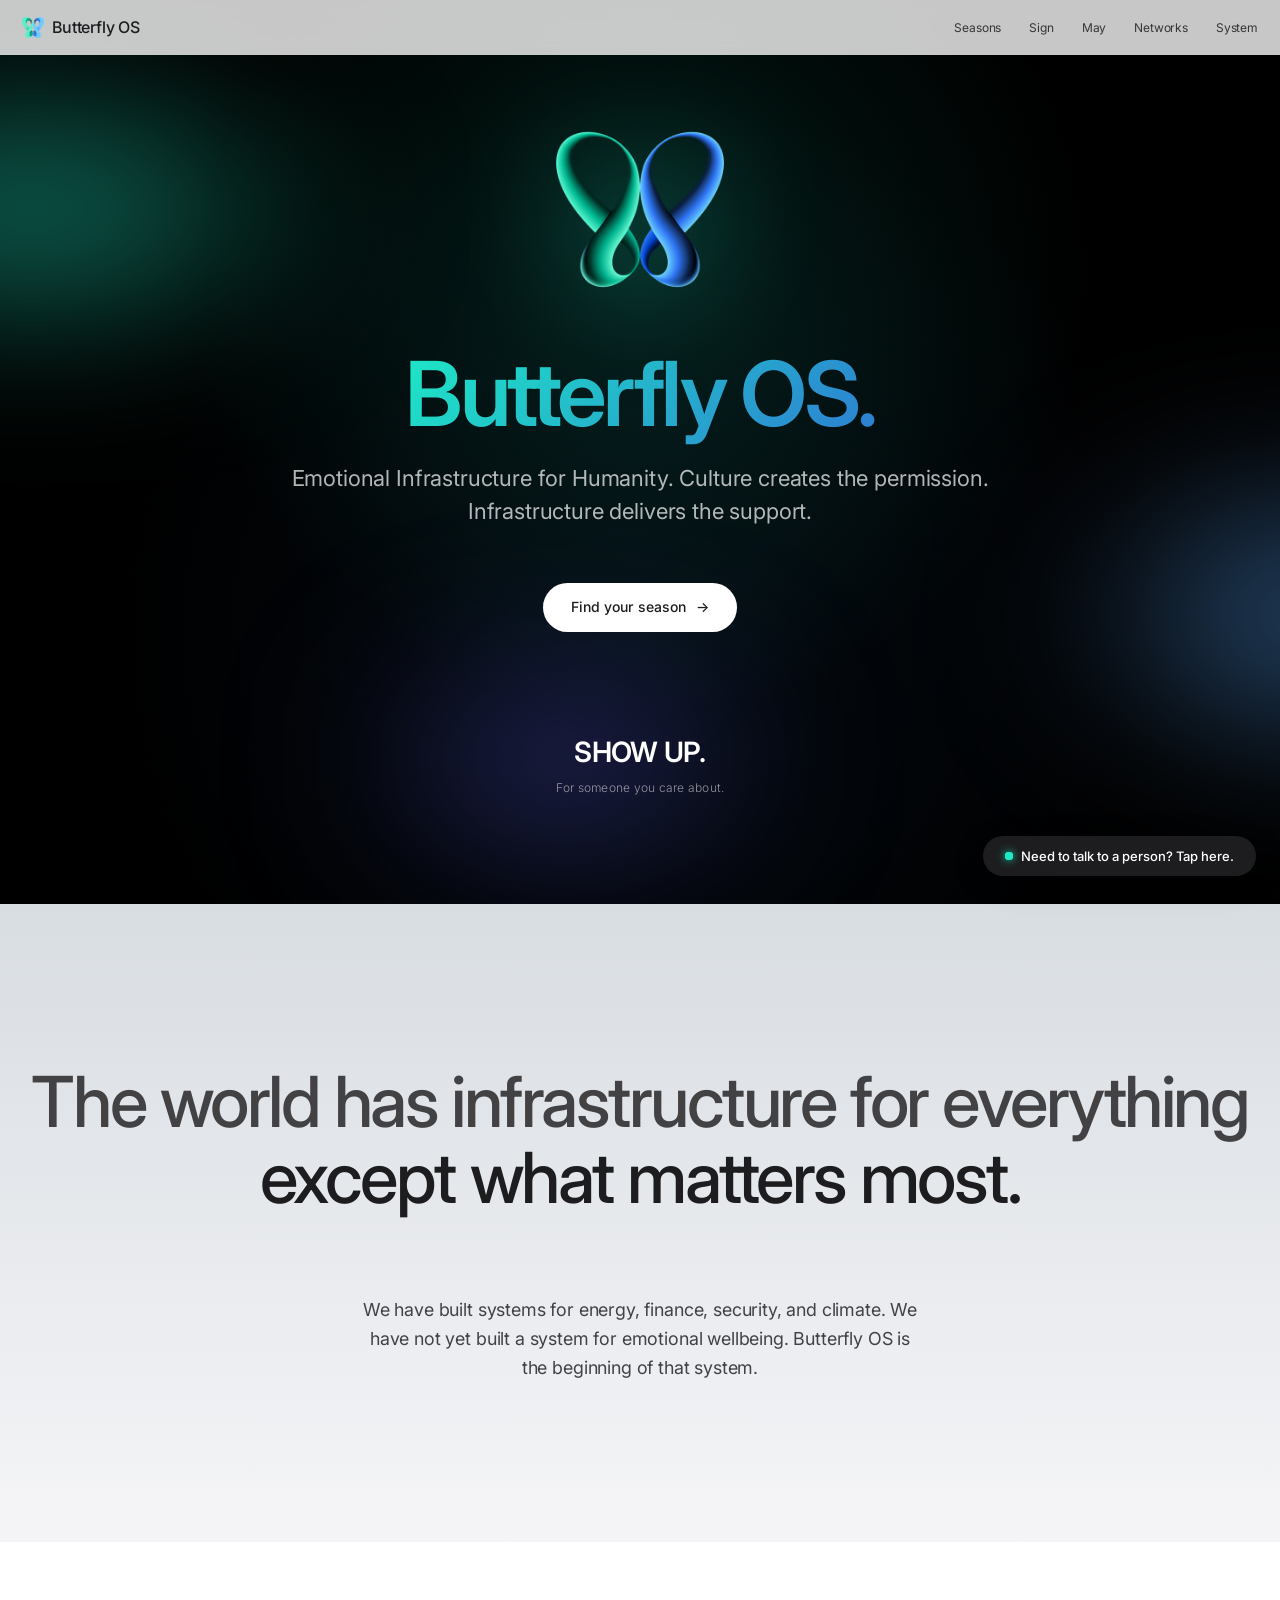
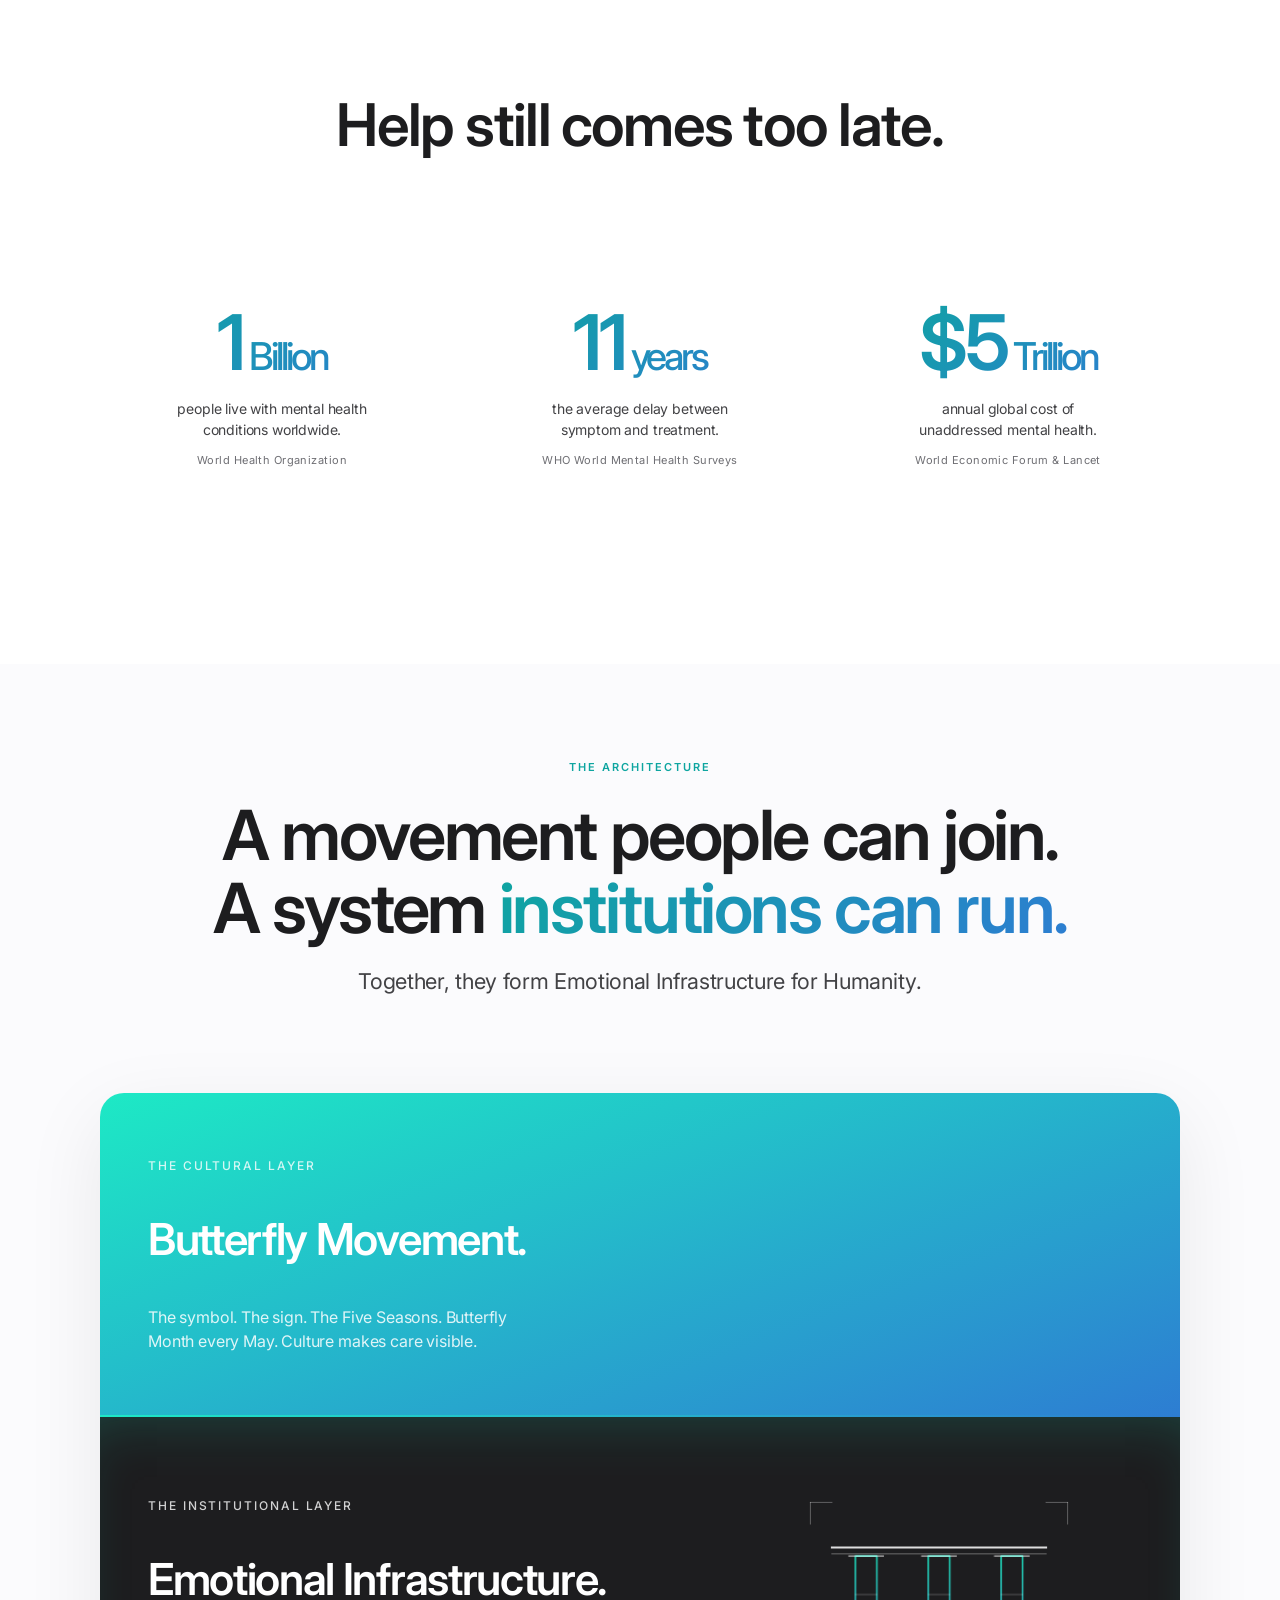
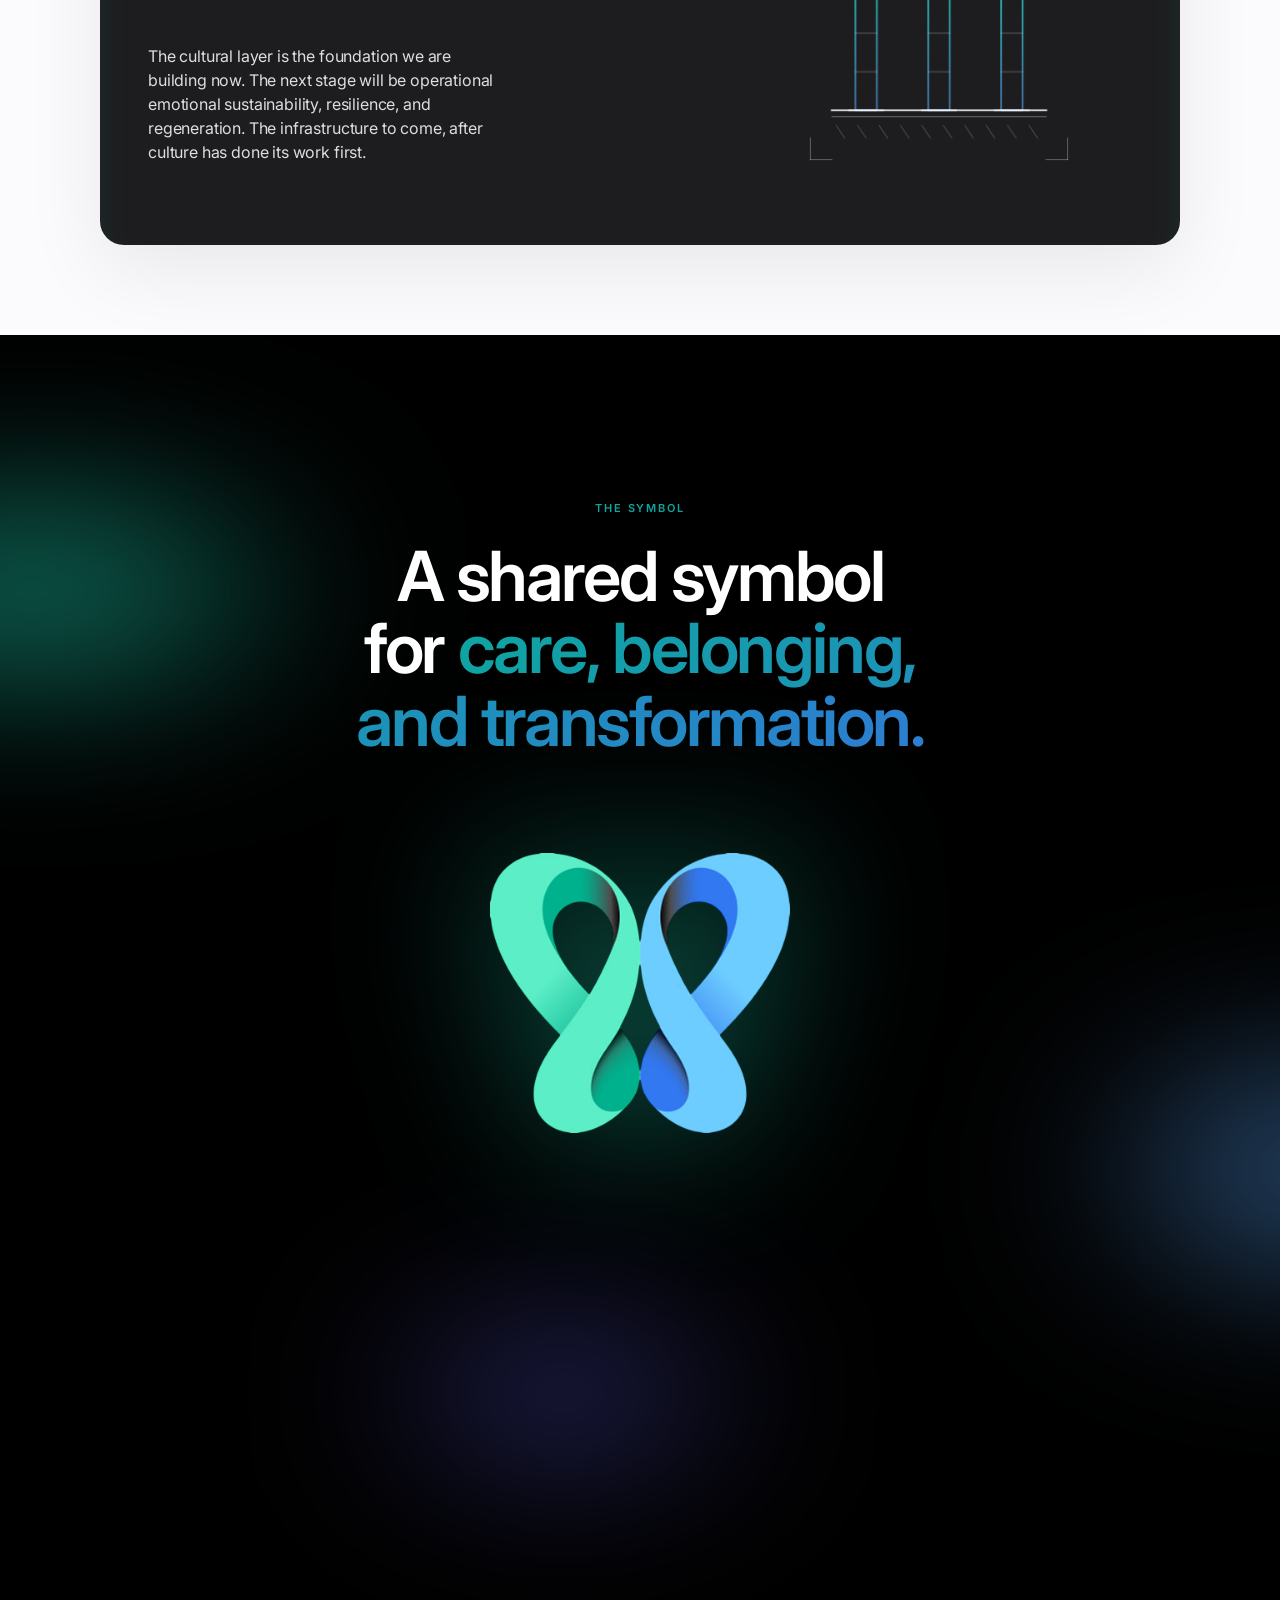
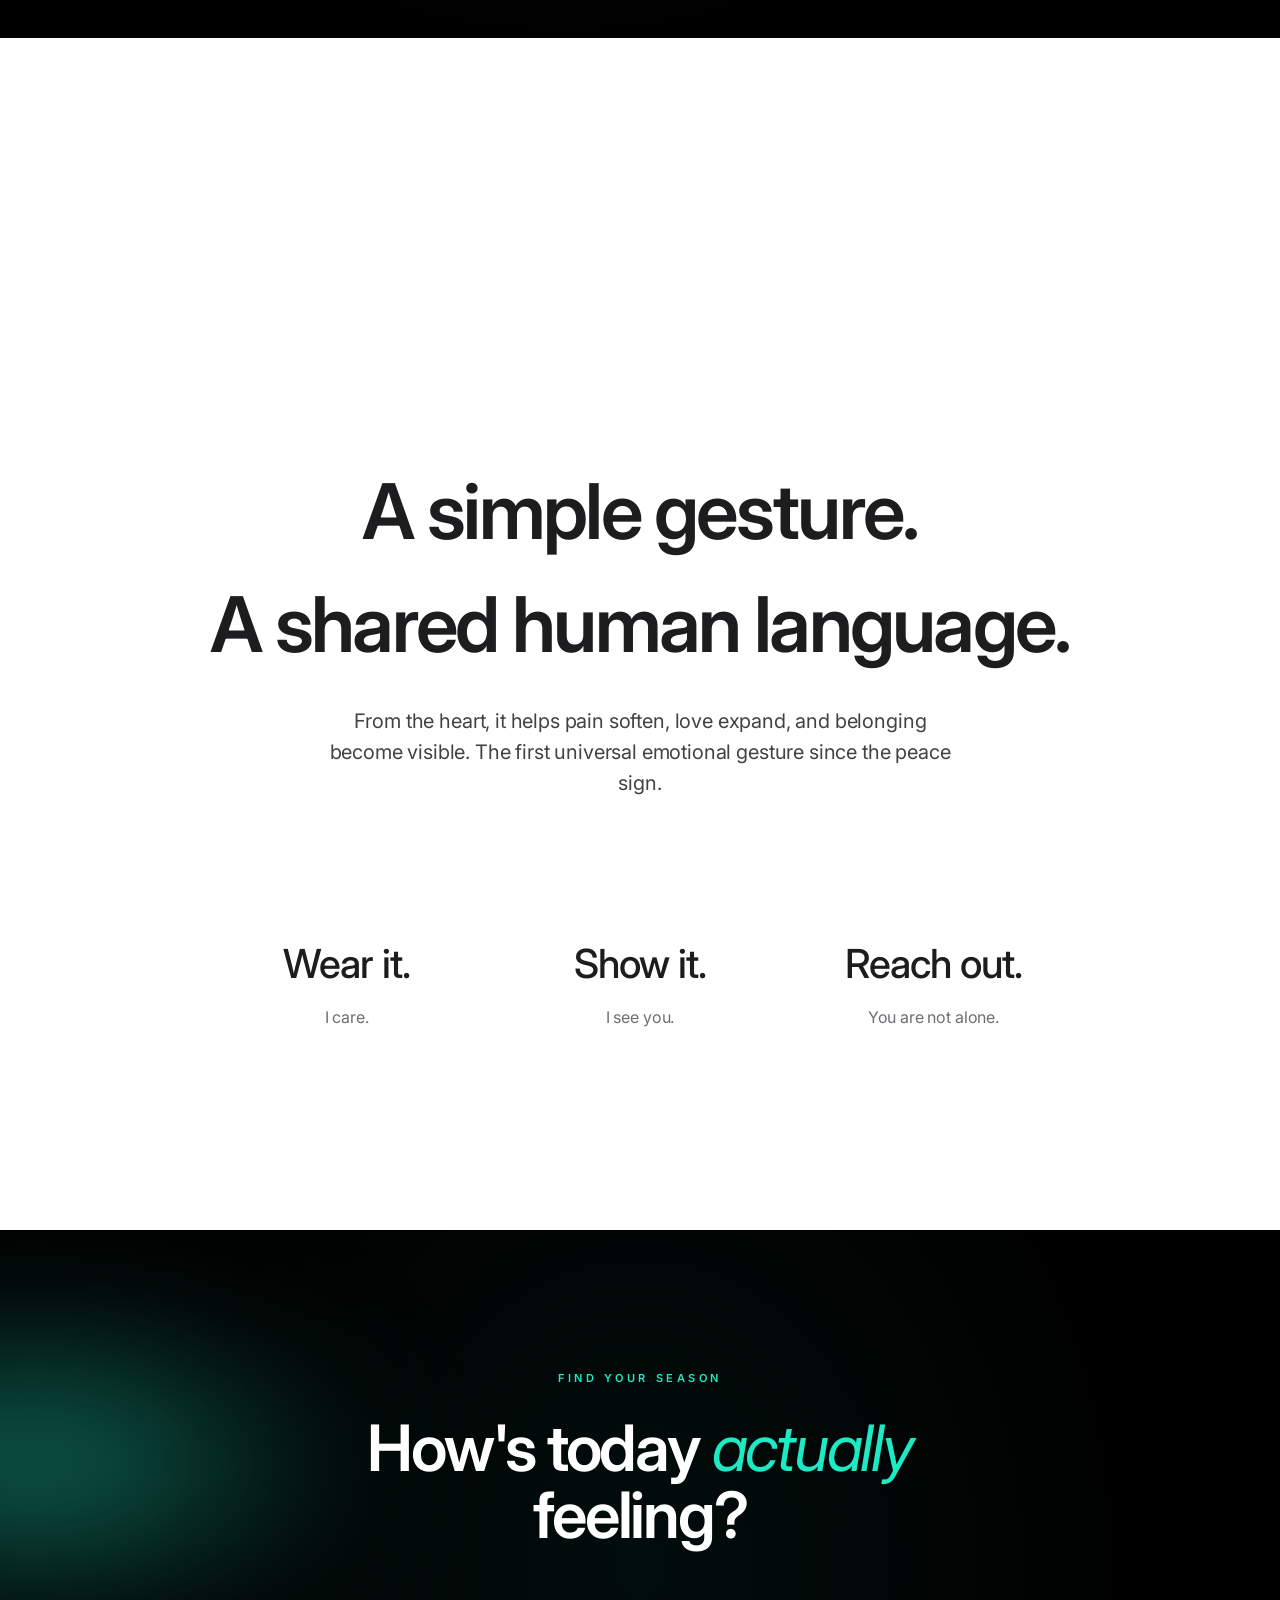
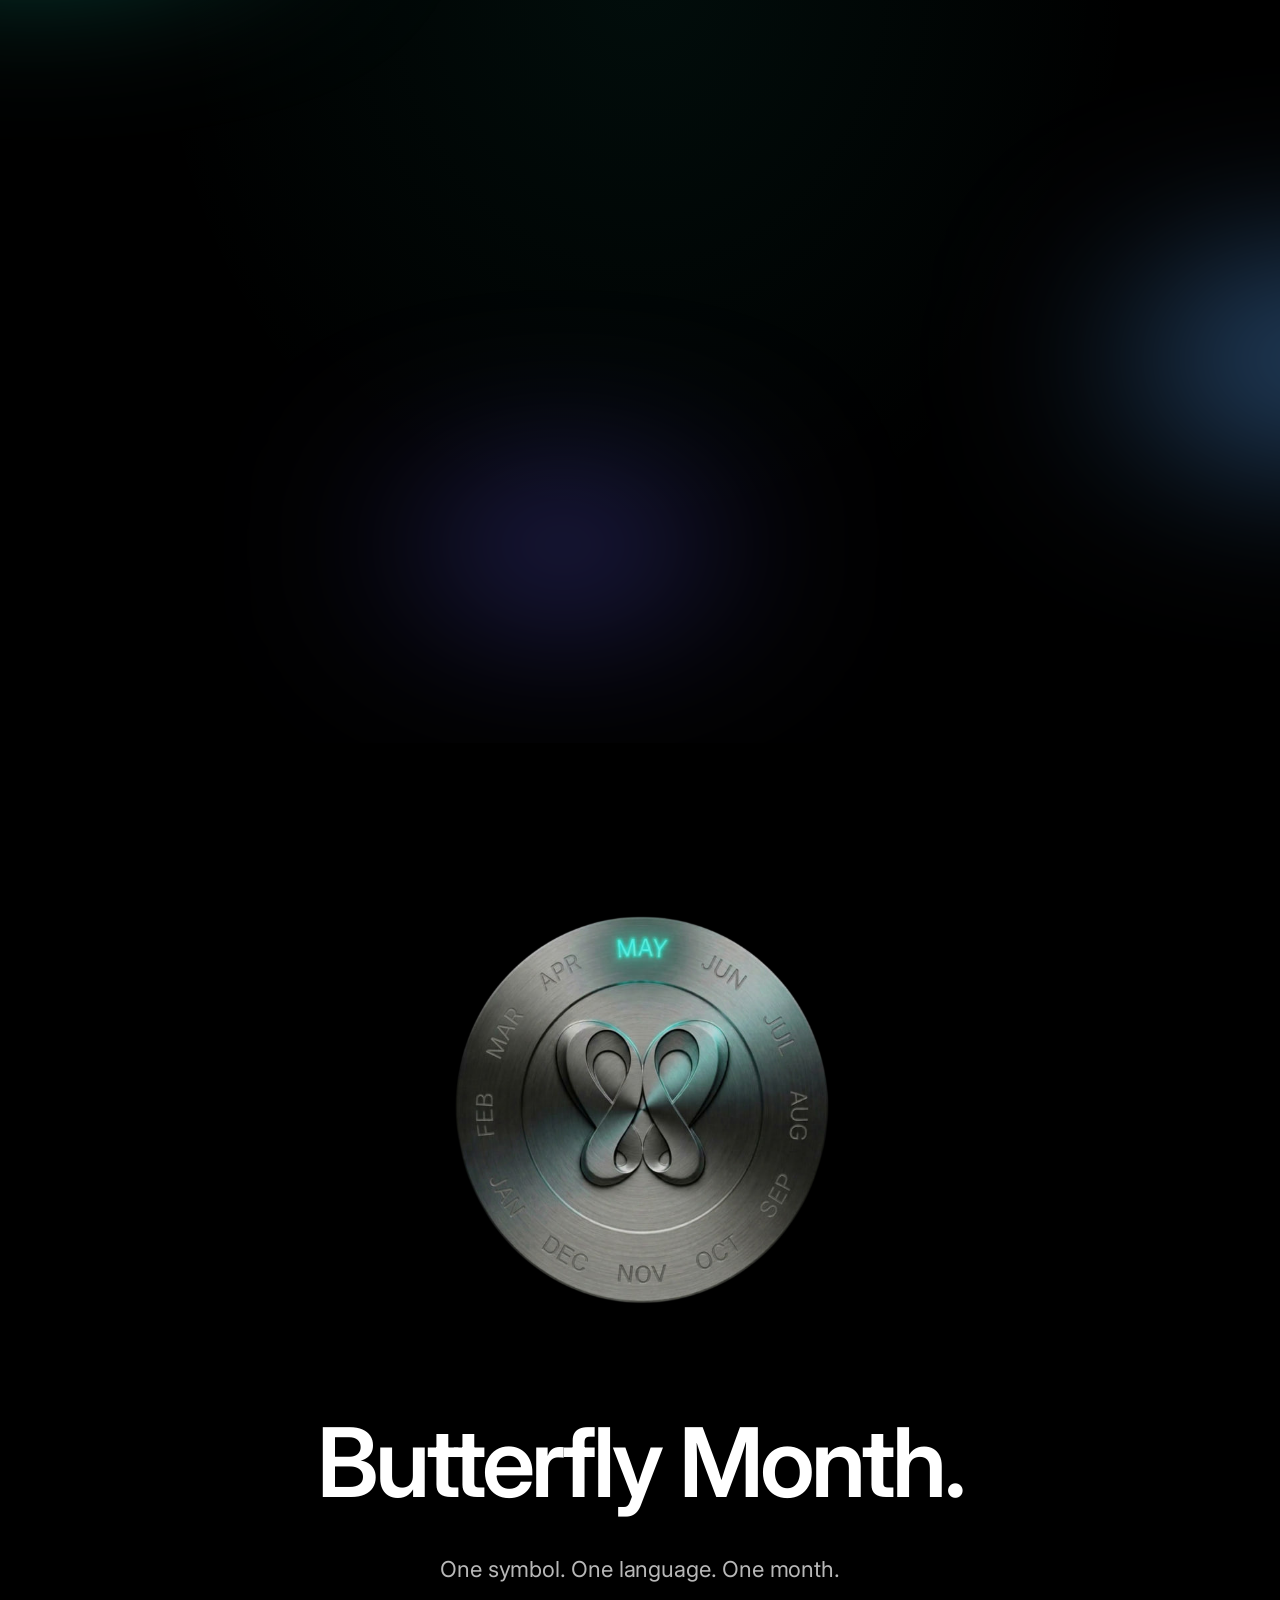
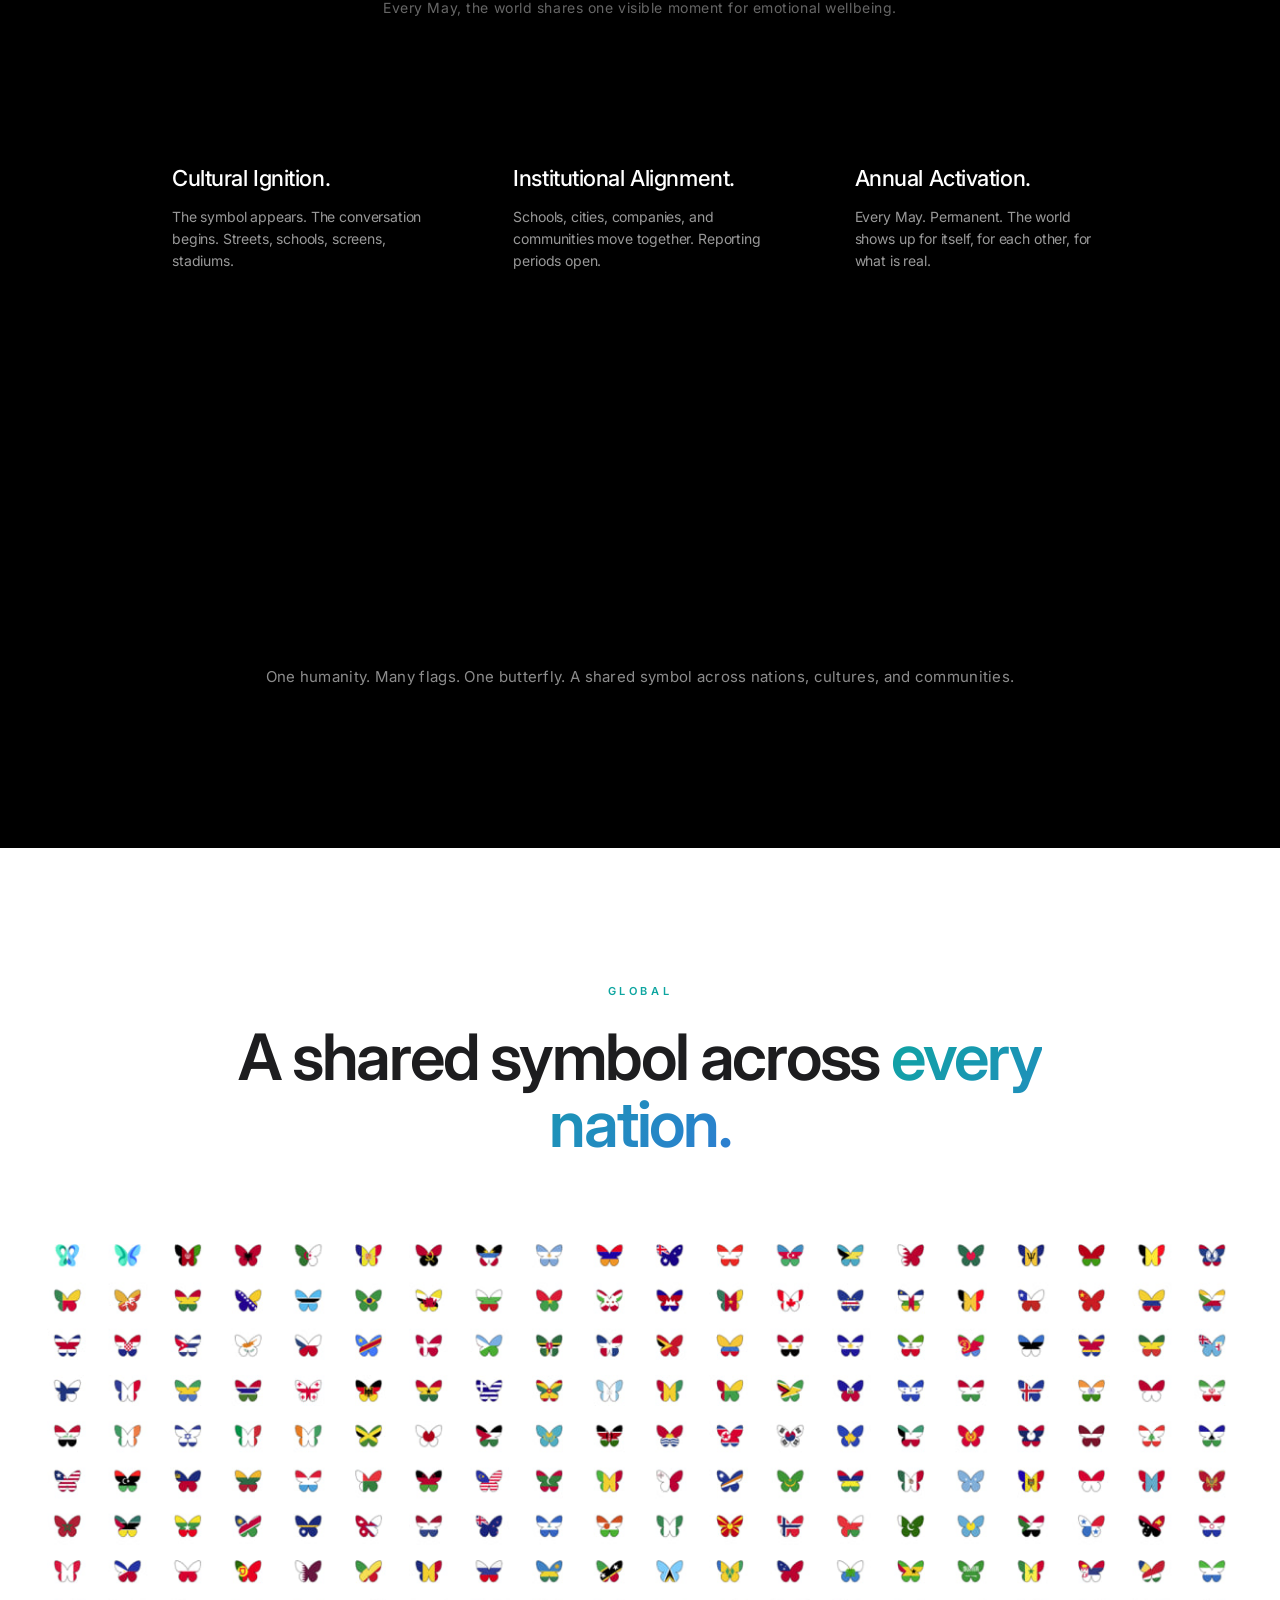
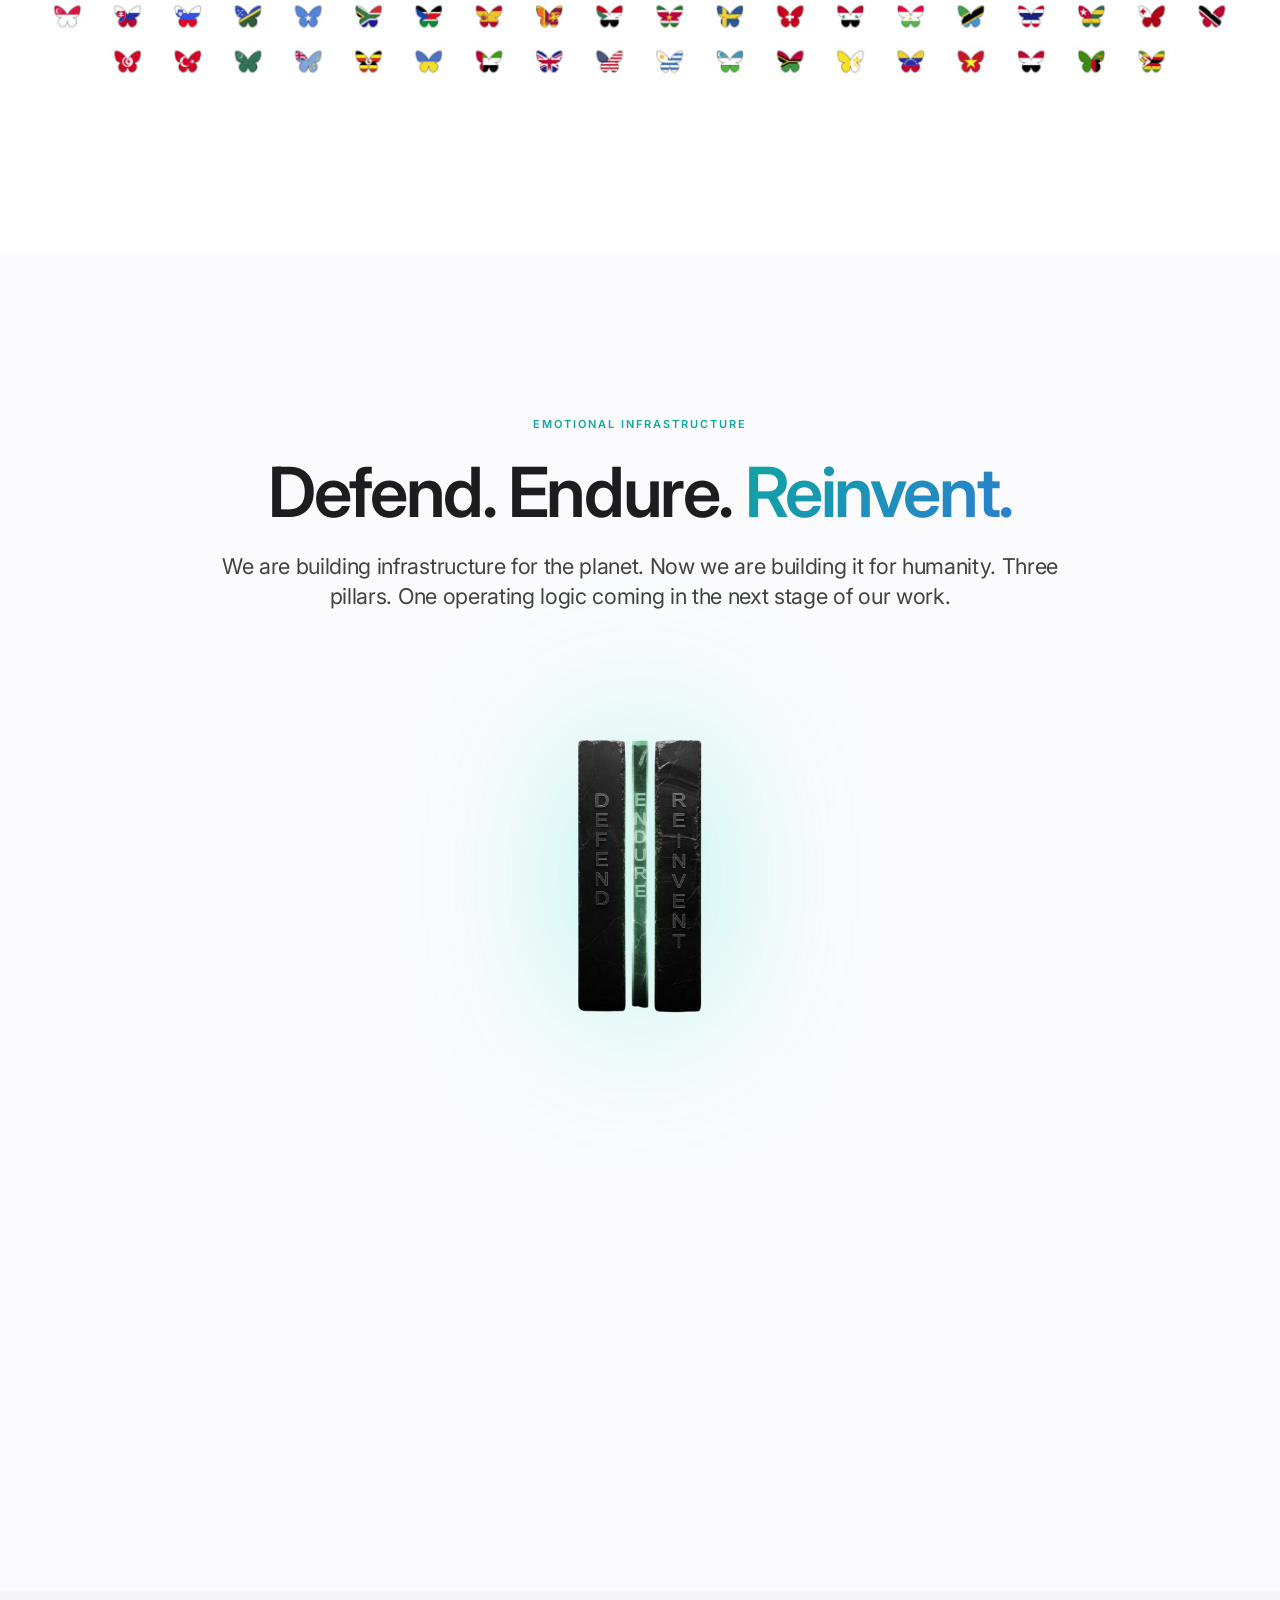
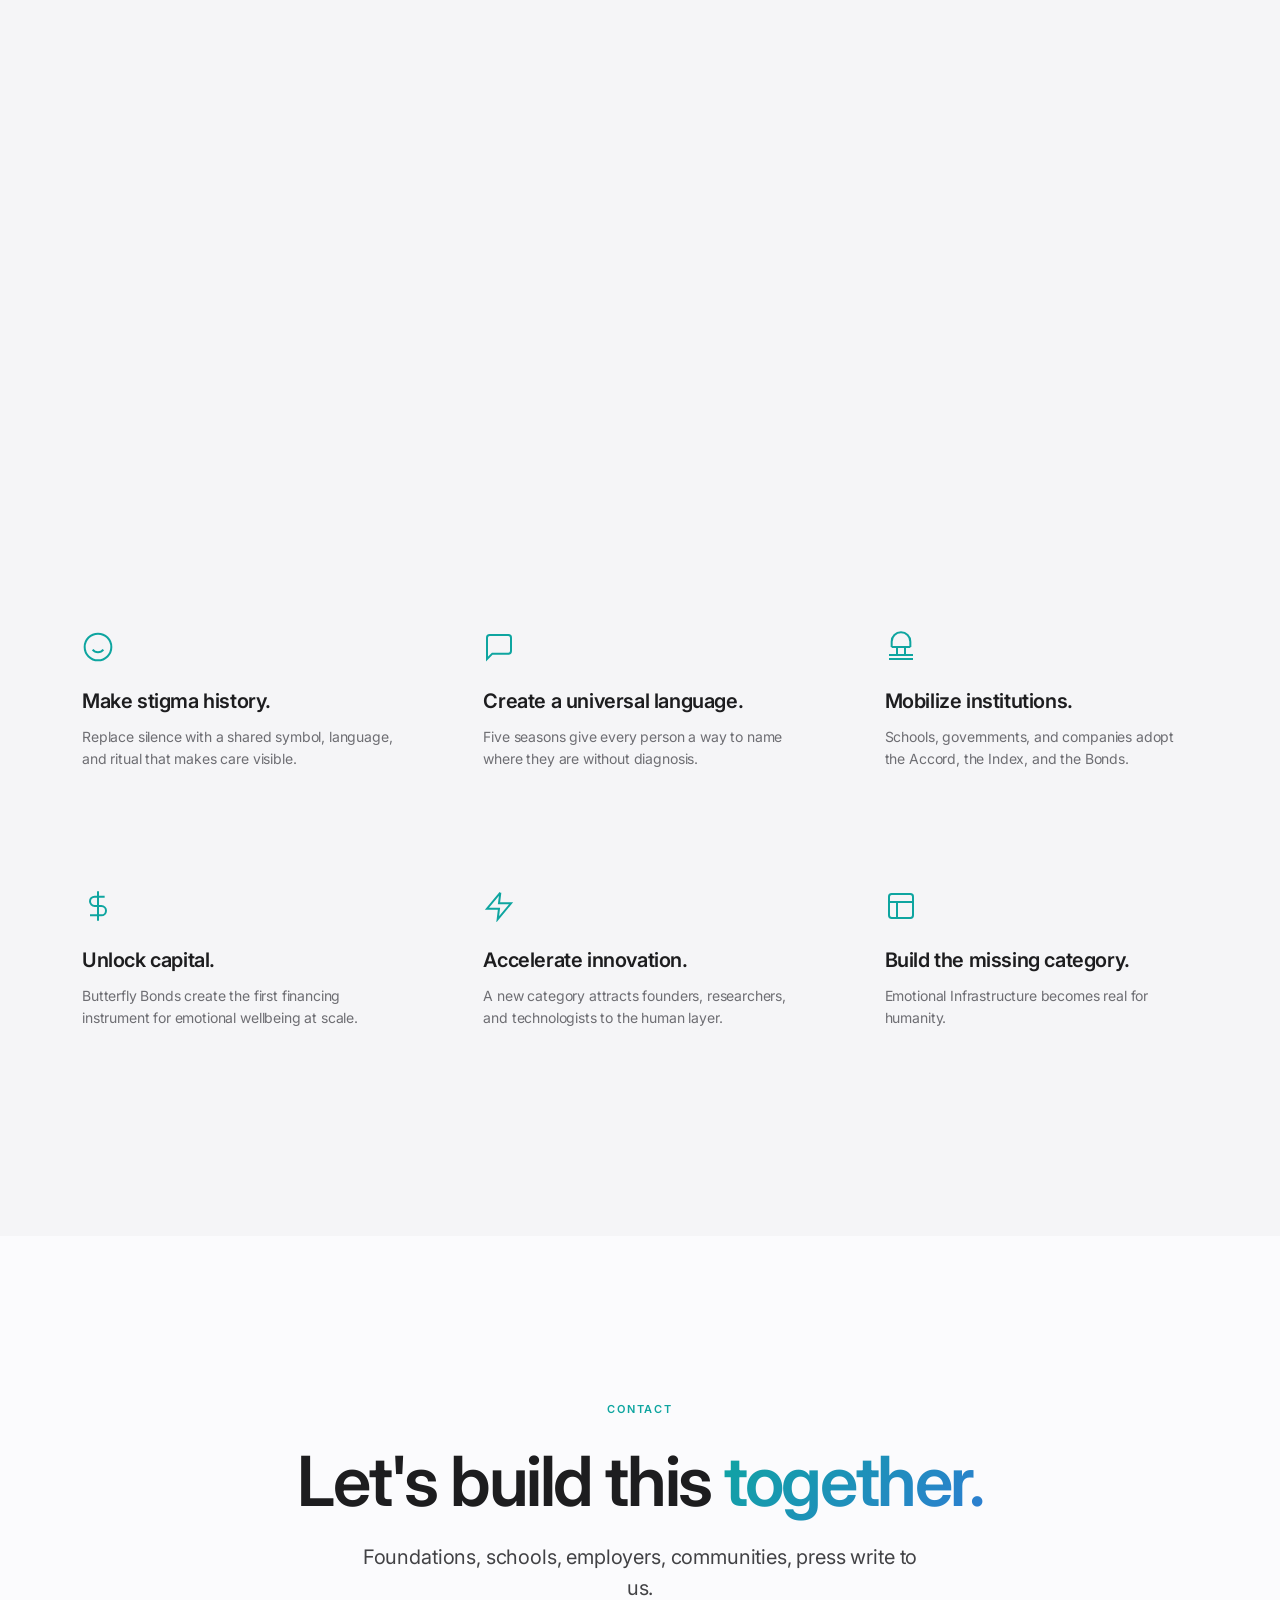
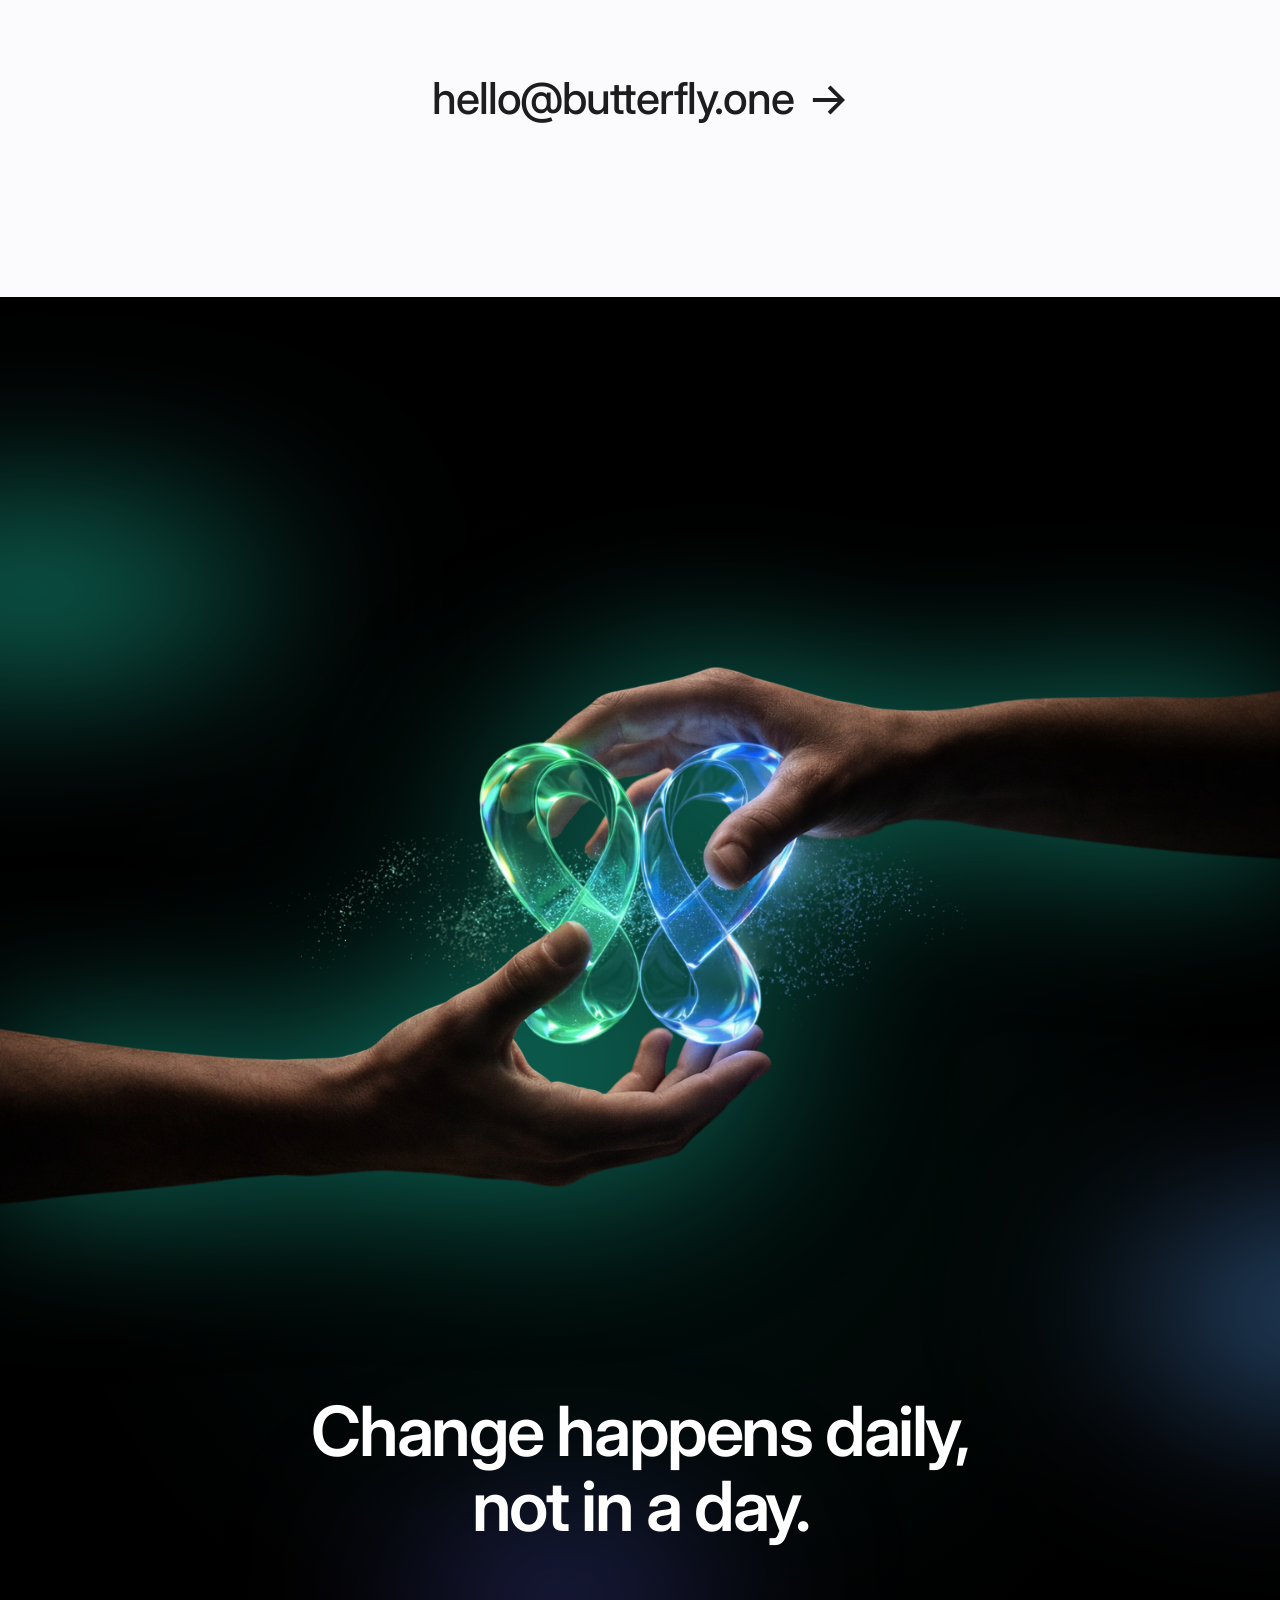
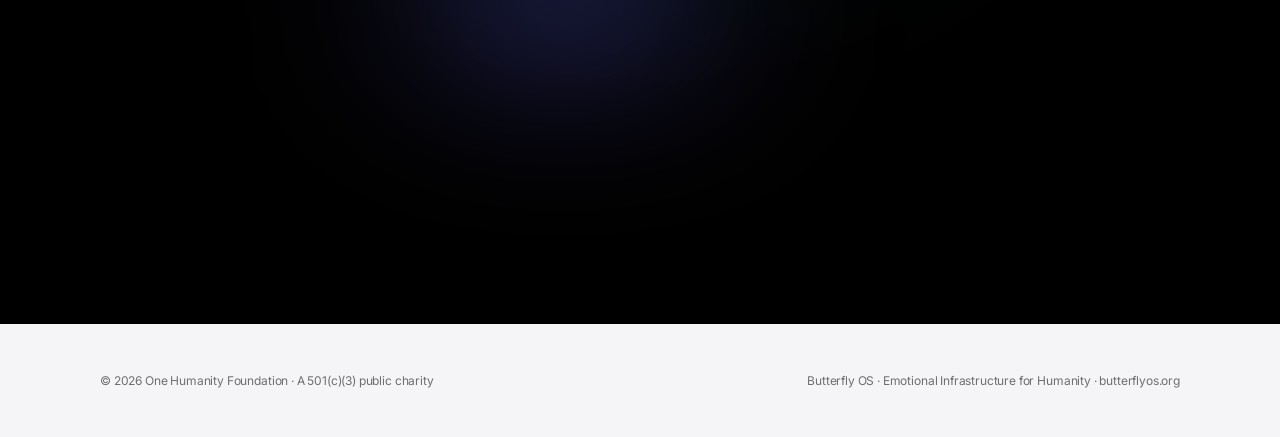
==== index.html @ e84aaa28 "Replace institutional viz with architectural cross-section The wireframe butterfly was redundant wit" ====
<!DOCTYPE html>
<html lang="en">
<head>
<meta charset="UTF-8" />
<meta name="viewport" content="width=device-width, initial-scale=1.0" />
<title>Butterfly OS — Emotional Infrastructure for Humanity</title>
<meta name="description" content="Culture creates permission. Infrastructure delivers support. The rails make it scalable. A movement people can join. A system institutions can run." />
<link rel="icon" type="image/png" href="the-symbol.png" />
<link rel="apple-touch-icon" href="the-symbol.png" />
<link rel="preconnect" href="https://fonts.googleapis.com" />
<link rel="preconnect" href="https://fonts.gstatic.com" crossorigin />
<link href="https://fonts.googleapis.com/css2?family=Inter:wght@200;300;400;500;600;700&display=swap" rel="stylesheet" />
<link rel="stylesheet" href="butterfly-os.css" />
</head>
<body>

<!-- ═══════════════ NAV ═══════════════ -->
<nav>
  <div class="nav-inner">
    <a href="/" class="nav-mark" aria-label="Butterfly OS — Home">
      <img src="the-symbol.png" alt="Butterfly OS" />
      <span>Butterfly OS</span>
    </a>
    <button class="nav-toggle" type="button" aria-label="Open menu" aria-expanded="false" aria-controls="navMenu" data-nav-toggle>
      <span class="nav-toggle-bar"></span>
      <span class="nav-toggle-bar"></span>
      <span class="nav-toggle-bar"></span>
    </button>
    <ul class="nav-links" id="navMenu">
      <li><a href="#seasons">Seasons</a></li>
      <li><a href="#sign">Sign</a></li>
      <li><a href="#month">May</a></li>
      <li><a href="#networks">Networks</a></li>
      <li><a href="#infrastructure">System</a></li>
    </ul>
  </div>
</nav>

<!-- ═══════════════ HERO ═══════════════ -->
<section class="hero">
  <div class="blob-field" aria-hidden="true">
    <div class="blob blob-teal blob-a"></div>
    <div class="blob blob-blue blob-b"></div>
    <div class="blob blob-indigo blob-c"></div>
  </div>
  <div class="hero-inner">

    <!-- Luminous butterfly mark — twin-loop infinity -->
    <img src="image.png" alt="Butterfly OS" class="butterfly-mark reveal" />

    <h1 class="reveal d1">
      <span class="accent">Butterfly OS.</span>
    </h1>
    <p class="tagline reveal d2">Emotional Infrastructure for Humanity. Culture creates the permission. Infrastructure delivers the support.</p>
    <div class="ctas reveal d3">
      <a href="#seasons" class="btn btn-primary">Find your season <span class="btn-arrow" aria-hidden="true">→</span></a>
    </div>

    <div class="tri-stack reveal d4">
      <div class="tri-line">
        <div class="key w">SHOW UP.</div>
        <div class="sub">For someone you care about.</div>
      </div>
    </div>
  </div>
</section>

<!-- ═══════════════ PROBLEM STATEMENT ═══════════════ -->
<section class="problem-statement">
  <h2 class="reveal">
    The world has infrastructure for everything <span class="emphasis">except what matters most.</span>
  </h2>
  <p class="reveal d1">We have built systems for energy, finance, security, and climate. We have not yet built a system for emotional wellbeing. Butterfly OS is the beginning of that system.</p>
</section>

<!-- ═══════════════ STATS — Help still comes too late ═══════════════ -->
<section class="stats-section">
  <div class="stats-head reveal">
    <h2>Help still comes too late.</h2>
  </div>
  <div class="stats-grid">
    <div class="stat reveal">
      <div class="num">1<span style="font-size:0.5em; font-weight:500;"> Billion</span></div>
      <div class="label">people live with mental health conditions worldwide.</div>
      <div class="src">World Health Organization</div>
    </div>
    <div class="stat reveal d1">
      <div class="num">11<span style="font-size:0.5em; font-weight:500;"> years</span></div>
      <div class="label">the average delay between symptom and treatment.</div>
      <div class="src">WHO World Mental Health Surveys</div>
    </div>
    <div class="stat reveal d2">
      <div class="num">$5<span style="font-size:0.5em; font-weight:500;"> Trillion</span></div>
      <div class="label">annual global cost of unaddressed mental health.</div>
      <div class="src">World Economic Forum &amp; Lancet</div>
    </div>
  </div>
</section>

<!-- ═══════════════ TWO LAYERS ═══════════════ -->
<section id="movement" class="tight" style="background: var(--paper-soft);">
  <div class="head">
    <div class="eyebrow reveal">The architecture</div>
    <h2 class="reveal d1">A movement people can&nbsp;join. <br/>A system <span class="accent">institutions can&nbsp;run.</span></h2>
    <p class="lede reveal d2">Together, they form Emotional Infrastructure for Humanity.</p>
  </div>
  <div class="architecture-stack reveal">
    <div class="layer-card cultural">
      <div class="layer-card-text">
        <div>
          <div class="layer-eyebrow">The Cultural Layer</div>
          <h3>Butterfly Movement.</h3>
          <p>The symbol. The sign. The Five Seasons. Butterfly Month every May. Culture makes care visible.</p>
        </div>
      </div>
      <div class="layer-card-viz" aria-hidden="true">
        <div class="viz-cultural-wrap">
          <video class="viz-cultural-video viz-cultural-video-a" src="butterfly-movement.mp4" autoplay muted playsinline preload="auto" disablepictureinpicture></video>
          <video class="viz-cultural-video viz-cultural-video-b" src="butterfly-movement.mp4" muted playsinline preload="auto" disablepictureinpicture></video>
        </div>
      </div>
    </div>
    <div class="layer-card institutional">
      <div class="layer-card-text">
        <div>
          <div class="layer-eyebrow">The Institutional Layer</div>
          <h3>Emotional Infrastructure.</h3>
          <p>The cultural layer is the foundation we are building now. The next stage will be operational emotional sustainability, resilience, and regeneration. The infrastructure to come, after culture has done its work first.</p>
        </div>
      </div>
      <div class="layer-card-viz" aria-hidden="true">
        <svg class="viz-institutional" viewBox="0 0 280 280" xmlns="http://www.w3.org/2000/svg" fill="none">
          <defs>
            <linearGradient id="instArch" x1="0%" y1="0%" x2="0%" y2="100%">
              <stop offset="0%" stop-color="#1de9c5" stop-opacity="0.9"/>
              <stop offset="100%" stop-color="#5ba9ff" stop-opacity="0.65"/>
            </linearGradient>
          </defs>
          <g class="inst-marks" stroke="rgba(255,255,255,0.28)" stroke-width="1" stroke-linecap="square">
            <line x1="20" y1="20" x2="40" y2="20"/>
            <line x1="20" y1="20" x2="20" y2="40"/>
            <line x1="240" y1="20" x2="260" y2="20"/>
            <line x1="260" y1="20" x2="260" y2="40"/>
            <line x1="20" y1="240" x2="20" y2="260"/>
            <line x1="20" y1="260" x2="40" y2="260"/>
            <line x1="260" y1="240" x2="260" y2="260"/>
            <line x1="240" y1="260" x2="260" y2="260"/>
          </g>
          <g class="inst-architecture" stroke-linejoin="round" stroke-linecap="square" fill="none">
            <!-- Top entablature (horizontal beam) -->
            <line class="inst-beam inst-beam-top" x1="40" y1="62" x2="240" y2="62" stroke="rgba(255,255,255,0.85)" stroke-width="1.8"/>
            <line class="inst-beam inst-beam-top-2" x1="40" y1="68" x2="240" y2="68" stroke="rgba(255,255,255,0.4)" stroke-width="0.8"/>

            <!-- Three pillars representing the three coming principles:
                 sustainability, resilience, regeneration -->
            <rect class="inst-pillar inst-pillar-1" x="62" y="70" width="20" height="144" stroke="url(#instArch)" stroke-width="1.5"/>
            <rect class="inst-pillar inst-pillar-2" x="130" y="70" width="20" height="144" stroke="url(#instArch)" stroke-width="1.5"/>
            <rect class="inst-pillar inst-pillar-3" x="198" y="70" width="20" height="144" stroke="url(#instArch)" stroke-width="1.5"/>

            <!-- Internal pillar floor / segment lines -->
            <g class="inst-floors" stroke="rgba(255,255,255,0.35)" stroke-width="0.7">
              <line x1="62" y1="106" x2="82" y2="106"/>
              <line x1="62" y1="142" x2="82" y2="142"/>
              <line x1="62" y1="178" x2="82" y2="178"/>
              <line x1="130" y1="106" x2="150" y2="106"/>
              <line x1="130" y1="142" x2="150" y2="142"/>
              <line x1="130" y1="178" x2="150" y2="178"/>
              <line x1="198" y1="106" x2="218" y2="106"/>
              <line x1="198" y1="142" x2="218" y2="142"/>
              <line x1="198" y1="178" x2="218" y2="178"/>
            </g>

            <!-- Bottom foundation beam -->
            <line class="inst-beam inst-beam-bottom" x1="40" y1="214" x2="240" y2="214" stroke="rgba(255,255,255,0.85)" stroke-width="1.8"/>
            <line class="inst-beam inst-beam-bottom-2" x1="40" y1="220" x2="240" y2="220" stroke="rgba(255,255,255,0.4)" stroke-width="0.8"/>

            <!-- Ground hatching below foundation -->
            <g class="inst-ground" stroke="rgba(255,255,255,0.32)" stroke-width="0.7" stroke-linecap="round">
              <line x1="44" y1="228" x2="52" y2="240"/>
              <line x1="64" y1="228" x2="72" y2="240"/>
              <line x1="84" y1="228" x2="92" y2="240"/>
              <line x1="104" y1="228" x2="112" y2="240"/>
              <line x1="124" y1="228" x2="132" y2="240"/>
              <line x1="144" y1="228" x2="152" y2="240"/>
              <line x1="164" y1="228" x2="172" y2="240"/>
              <line x1="184" y1="228" x2="192" y2="240"/>
              <line x1="204" y1="228" x2="212" y2="240"/>
              <line x1="224" y1="228" x2="232" y2="240"/>
            </g>

            <!-- Pillar capitals (small rectangles at top of each pillar
                 to give classical architectural feel) -->
            <g class="inst-capitals" stroke="rgba(255,255,255,0.7)" stroke-width="1.2">
              <line x1="56" y1="70" x2="88" y2="70"/>
              <line x1="124" y1="70" x2="156" y2="70"/>
              <line x1="192" y1="70" x2="224" y2="70"/>
            </g>

            <!-- Pillar bases -->
            <g class="inst-bases" stroke="rgba(255,255,255,0.7)" stroke-width="1.2">
              <line x1="56" y1="214" x2="88" y2="214"/>
              <line x1="124" y1="214" x2="156" y2="214"/>
              <line x1="192" y1="214" x2="224" y2="214"/>
            </g>
          </g>
        </svg>
      </div>
    </div>
  </div>
</section>

<!-- ═══════════════ THE SYMBOL ═══════════════ -->
<section id="symbol" class="symbol-section">
  <div class="blob-field" aria-hidden="true">
    <div class="blob blob-teal blob-a"></div>
    <div class="blob blob-blue blob-b"></div>
    <div class="blob blob-indigo blob-c"></div>
  </div>
  <div class="head">
    <div class="eyebrow reveal">The Symbol</div>
    <h2 class="reveal d1">A shared symbol for <span class="accent">care, belonging, and transformation.</span></h2>
  </div>

  <!-- Large luminous butterfly -->
  <img src="the-symbol.png" alt="The Symbol" class="symbol-stage reveal d1" />

  <div class="symbol-meanings">
    <div class="meaning reveal">
      <img src="the-brain.png" alt="The Brain" class="meaning-icon" />
      <h4>The Brain</h4>
      <p>Transformation made visible.</p>
    </div>
    <div class="meaning reveal d1">
      <img src="the-heart.png" alt="The Heart" class="meaning-icon" />
      <h4>The Heart</h4>
      <p>Care at the center.</p>
    </div>
    <div class="meaning reveal d2">
      <img src="the-butterfly.png" alt="The Butterfly" class="meaning-icon" />
      <h4>The Butterfly</h4>
      <p>Every mind belongs.</p>
    </div>
  </div>
</section>

<!-- ═══════════════ THE SIGN ═══════════════ -->
<section id="sign" class="sign-section">
  <!-- Hands forming wings -->
  <img src="the-sign.png" alt="The Sign" class="sign-graphic reveal" />
  <div class="eyebrow reveal" style="margin-bottom: 18px;">The Sign</div>
  <h2 class="reveal d1">A simple gesture.<br/>A shared human language.</h2>
  <p class="sign-lede reveal d2">From the heart, it helps pain soften, love expand, and belonging become visible. The first universal emotional gesture since the peace sign.</p>

  <div class="sign-triplet">
    <div class="sign-mvmt reveal">
      <div class="verb">Wear it.</div>
      <div class="meaning-line">I care.</div>
    </div>
    <div class="sign-mvmt reveal d1">
      <div class="verb">Show it.</div>
      <div class="meaning-line">I see you.</div>
    </div>
    <div class="sign-mvmt reveal d2">
      <div class="verb">Reach out.</div>
      <div class="meaning-line">You are not alone.</div>
    </div>
  </div>
</section>

<!-- ═══════════════ THE FIVE SEASONS — CENTERPIECE ═══════════════ -->
<section id="seasons" class="seasons-section">
  <div class="blob-field" aria-hidden="true">
    <div class="blob blob-teal blob-a"></div>
    <div class="blob blob-blue blob-b"></div>
    <div class="blob blob-indigo blob-c"></div>
  </div>
  <div class="seasons-inner">

    <!-- THE PROMPT — locked product doorway language -->
    <div class="season-prompt">
      <div class="prompt-eyebrow reveal">FIND YOUR SEASON</div>
      <h3 class="reveal d1">How's today <em>actually</em> feeling?</h3>
      <p class="reveal d2">Not how it should feel. Not what you'd post. Just really.</p>
    </div>

    <!-- INTERACTIVE BUTTON ROW — canonical names -->
    <div class="seasons-buttons">
      <button class="season-btn s1 reveal" data-season="1" aria-label="Open Egg — the season of beginning">
        <img src="egg.png" alt="Egg" class="season-icon" />
        <div class="btn-name">Egg</div>
        <div class="btn-of">The season of <span class="accent">beginning.</span></div>
      </button>
      <button class="season-btn s2 reveal d1" data-season="2" aria-label="Open Caterpillar — the season of growth">
        <img src="caterpillar.png" alt="Caterpillar" class="season-icon" />
        <div class="btn-name">Caterpillar</div>
        <div class="btn-of">The season of <span class="accent">growth.</span></div>
      </button>
      <button class="season-btn s3 reveal d2" data-season="3" aria-label="Open Cocoon — the season of retreat">
        <img src="cocoon.png" alt="Cocoon" class="season-icon" />
        <div class="btn-name">Cocoon</div>
        <div class="btn-of">The season of <span class="accent">retreat.</span></div>
      </button>
      <button class="season-btn s4 reveal d3" data-season="4" aria-label="Open Metamorphosis — the season of change">
        <img src="metamorphosis.png" alt="Metamorphosis" class="season-icon" />
        <div class="btn-name">Metamorphosis</div>
        <div class="btn-of">The season of <span class="accent">change.</span></div>
      </button>
      <button class="season-btn s5 reveal d4" data-season="5" aria-label="Open Butterfly — the season of alignment">
        <img src="butterfly.png" alt="Butterfly" class="season-icon" />
        <div class="btn-name">Butterfly</div>
        <div class="btn-of">The season of <span class="accent">alignment.</span></div>
      </button>
    </div>

    <!-- DETAIL PANEL — opens when a season is clicked -->
    <div id="seasonDetail" class="season-detail">
      <div class="det-eyebrow" id="detEyebrow"></div>
      <h3 id="detTitle"></h3>
      <div class="det-sub" id="detSub"></div>
      <div class="det-body" id="detBody"></div>
      <div class="det-row">
        <div class="lbl">What may help</div>
        <div class="val" id="detHelp"></div>
      </div>
      <div class="det-row">
        <div class="lbl">A way to say it</div>
        <div class="val" id="detSay"></div>
      </div>
      <div class="det-row">
        <div class="lbl">If it's heavy</div>
        <div class="val" id="detHeavy"></div>
      </div>
    </div>

    <!-- KEYNOTE IMAGE — all five seasons together with names and locked language -->
    <div class="seasons-keynote-wrap">
      <div class="keynote-eyebrow reveal">The full system</div>
      <p class="seasons-keynote-caption reveal d1">The Five Seasons Egg, Caterpillar, Cocoon, Metamorphosis, Butterfly. A shared language for the season you're in.</p>
    </div>

  </div>
</section>


<!-- ═══════════════ BUTTERFLY MONTH ═══════════════ -->
<section id="month" class="month-section">

  <!-- Month dial — May illuminated -->
  <div class="month-dial-wrap reveal">
    <img src="butterfly-month.png" alt="Butterfly Month" class="month-dial-svg" />
  </div>

  <h2 class="reveal d1">Butterfly Month.</h2>
  <p class="one-line reveal d2">One symbol. One language. One month.</p>
  <p class="every-may reveal d3">Every May, the world shares one visible moment for emotional wellbeing.</p>

  <div class="month-pillars">
    <div class="month-pillar reveal">
      <h4>Cultural Ignition.</h4>
      <p>The symbol appears. The conversation begins. Streets, schools, screens, stadiums.</p>
    </div>
    <div class="month-pillar reveal d1">
      <h4>Institutional Alignment.</h4>
      <p>Schools, cities, companies, and communities move together. Reporting periods open.</p>
    </div>
    <div class="month-pillar reveal d2">
      <h4>Annual Activation.</h4>
      <p>Every May. Permanent. The world shows up for itself, for each other, for what is real.</p>
    </div>
  </div>
</section>

<!-- ═══════════════ ONE HUMANITY · MANY FLAGS · ONE BUTTERFLY ═══════════════ -->
<section class="flags-section">
  <p class="flag-sub reveal">One humanity. Many flags. One butterfly. A shared symbol across nations, cultures, and communities.</p>
</section>

<!-- ═══════════════ GLOBAL FLAGS — visual statement ═══════════════ -->
<section class="global-flags-section">
  <div class="global-flags-eyebrow reveal">GLOBAL</div>
  <h2 class="global-flags-heading reveal d1">A shared symbol across <span class="accent">every nation.</span></h2>
  <div class="global-flags-wrap reveal d2">
    <img src="global-flags.png" alt="Flags of nations united under one symbol" class="global-flags-image" />
  </div>
</section>

<!-- ═══════════════ BRING IT TO YOUR NETWORK — PARTNER ADOPTION LAYER ═══════════════ -->
<!-- TEMPORARILY HIDDEN — feels redundant for now. Restore by removing the
     surrounding outer comment markers (this <!- - and the - -> at the bottom).
     Inner module labels were stripped to avoid HTML comment nesting issues;
     they were dev-facing only, no functional code lost.
<section id="networks" class="networks-section">
  <div class="networks-head">
    <div class="networks-eyebrow reveal">FOR PARTNERS &amp; NETWORKS</div>
    <h2 class="reveal d1">Bring Butterfly to <span class="accent">your people.</span></h2>
    <p class="reveal d2">Five modules. One operating layer. Designed for foundations, schools, employers, and communities to adopt the language, run the ritual, and route real support — without clinical infrastructure or a campaign budget.</p>
  </div>

  <div class="modules-grid">

    <div class="module-card feature reveal">
      <div class="mod-num">MODULE 01 · FLAGSHIP</div>
      <h3>Season Pulse.</h3>
      <p>A simple, non-clinical emotional check-in for any cohort or community. Each member finds their season. The system reads the room — anonymously, in aggregate — and shows the network where care is needed without ever identifying the individual. The shared language replaces clinical surveys that nobody wants to answer.</p>
      <div class="mod-meta">Web · Mobile · SMS · Slack · Email · Embed in your existing platform</div>
    </div>

    <div class="module-card reveal d1">
      <div class="mod-num">MODULE 02</div>
      <h3>Trusted Circle Prompts.</h3>
      <p>Season-based conversation cards for small groups. Cohorts, families, leadership circles, classrooms. One question per week. No facilitation training required.</p>
      <div class="mod-meta">Printable · Digital · 5–15 minutes</div>
    </div>

    <div class="module-card reveal d2">
      <div class="mod-num">MODULE 03</div>
      <h3>Support Routing.</h3>
      <p>Visible handoff to real care. Verified resources by geography and language. The "Need to talk to a person?" button, customised to your network's preferred local pathways.</p>
      <div class="mod-meta">Verified · Localised · Always one tap away</div>
    </div>

    <div class="module-card reveal">
      <div class="mod-num">MODULE 04</div>
      <h3>Butterfly Month Kit.</h3>
      <p>Everything your network needs to participate in May. Templates, language, social assets, a 30-day calendar, internal launch toolkit. Plug-and-play for the global moment.</p>
      <div class="mod-meta">Annual · Co-branded · Ready every March 1</div>
    </div>

    <div class="module-card reveal d1">
      <div class="mod-num">MODULE 05</div>
      <h3>Partner Dashboard.</h3>
      <p>Anonymised insight on participation, season distribution, and routing demand across your network. What's rising. What's needed. Where care is concentrating.</p>
      <div class="mod-meta">Privacy-first · Aggregate-only · Quarterly reports</div>
    </div>

  </div>

  <div class="partner-cta reveal">
    <h3>Run a 90-day pilot with your network.</h3>
    <p>Deploy Season Pulse and the Trusted Circle Prompts. Activate together for Butterfly Month in May. Receive your first dashboard report at the end of Q3.</p>
    <a href="#contact" class="btn btn-primary">Start a conversation</a>
    <a href="#system" class="btn btn-ghost">See the full system</a>
  </div>
</section>
-->

<!-- ═══════════════ START A CONVERSATION — standalone CTA bridge ═══════════════ -->
<!-- TEMPORARILY HIDDEN — restore by removing the surrounding outer comment markers.
<section class="cta-bridge">
  <div class="partner-cta reveal">
    <h3>Run a 90-day pilot with your network.</h3>
    <p>Deploy Season Pulse and the Trusted Circle Prompts. Activate together for Butterfly Month in May. Receive your first dashboard report at the end of Q3.</p>
    <a href="#contact" class="btn btn-primary">Start a conversation</a>
    <a href="#system" class="btn btn-ghost">See the full system</a>
  </div>
</section>
-->

<!-- ═══════════════ EMOTIONAL INFRASTRUCTURE ═══════════════ -->
<section id="infrastructure" class="infra-section">
  <a id="system"></a>
  <div class="head">
    <div class="eyebrow reveal">Emotional Infrastructure</div>
    <h2 class="reveal d1">Defend. Endure. <span class="accent">Reinvent.</span></h2>
    <p class="lede reveal d2">We are building infrastructure for the planet. Now we are building it for humanity. Three pillars. One operating logic coming in the next stage of our work.</p>
  </div>
  <img src="emotional-infrastructure.png" alt="Emotional Infrastructure" class="infra-hero-img reveal" />
  <div class="infra-pillars">
    <div class="pillar-card defend reveal">
      <h3>Defend.</h3>
      <div class="pillar-sub">Emotional Sustainability</div>
      <p class="pillar-body">Build psychological safety and belonging. Create healthy defaults in schools, workplaces, and platforms. Reduce barriers before crisis occurs.</p>
    </div>
    <div class="pillar-card endure reveal d1">
      <h3>Endure.</h3>
      <div class="pillar-sub">Emotional Resilience</div>
      <p class="pillar-body">Help people stay functional through disruption. Reduce shame around difficulty. Provide structured pathways during loss, burnout, and change.</p>
    </div>
    <div class="pillar-card reinvent reveal d2">
      <h3>Reinvent.</h3>
      <div class="pillar-sub">Emotional Regeneration</div>
      <p class="pillar-body">Redesign systems that cause harm. Rebuild community density. Align AI and technology with human dignity.</p>
    </div>
  </div>
</section>

<!-- ═══════════════ SIX STEPS — From Encounter to Continuity ═══════════════ -->
<!-- TEMPORARILY HIDDEN — restore by removing the surrounding outer comment markers.
<section class="six-steps">
  <div class="head">
    <div class="eyebrow reveal">From encounter to support</div>
    <h2 class="reveal d1" style="color: white;">Six steps that prove whether <br/>the system <span style="background: linear-gradient(135deg, var(--teal), var(--blue)); -webkit-background-clip: text; background-clip: text; -webkit-text-fill-color: transparent;">actually works.</span></h2>
  </div>

  <div class="steps-flow">
    <div class="step reveal">
      <div class="step-num">01</div>
      <h4>Encounter</h4>
      <p>The first moment of contact.</p>
    </div>
    <div class="step reveal d1">
      <div class="step-num">02</div>
      <h4>Recognition</h4>
      <p>The system sees you.</p>
    </div>
    <div class="step reveal d2">
      <div class="step-num">03</div>
      <h4>Language</h4>
      <p>A shared way to name it.</p>
    </div>
    <div class="step reveal d3">
      <div class="step-num">04</div>
      <h4>Routing</h4>
      <p>The path to the right support.</p>
    </div>
    <div class="step reveal d4">
      <div class="step-num">05</div>
      <h4>Support</h4>
      <p>Help arrives and holds.</p>
    </div>
    <div class="step reveal d4">
      <div class="step-num">06</div>
      <h4>Continuity</h4>
      <p>The system stays with you.</p>
    </div>
  </div>

  <p class="gate-line reveal d2">If the system cannot route safely, it is not infrastructure.</p>
</section>
-->

<!-- ═══════════════ THREE RAILS ═══════════════ -->
<!-- TEMPORARILY HIDDEN — restore by removing the surrounding outer comment markers.
<section class="rails-section">
  <div class="head">
    <div class="eyebrow reveal">Three rails</div>
    <h2 class="reveal d1">Three rails make it <span class="accent">real.</span></h2>
    <p class="lede reveal d2">A movement starts the conversation. These three rails turn it into something institutions can adopt, measure, and fund.</p>
  </div>
  <div class="rails-grid">
    <div class="rail-card reveal">
      <div class="rail-eyebrow">Alignment</div>
      <h3>Butterfly Accord.</h3>
      <p>A shared commitment framework that brings nations, cities, schools, and companies into alignment. The Paris Agreement for emotional wellbeing.</p>
    </div>
    <div class="rail-card reveal d1">
      <div class="rail-eyebrow">Measurement</div>
      <h3>Butterfly Index.</h3>
      <p>A clear way to measure progress, make accountability visible, and show what is improving. The composite score for emotional sustainability.</p>
    </div>
    <div class="rail-card reveal d2">
      <div class="rail-eyebrow">Capital</div>
      <h3>Butterfly Bonds.</h3>
      <p>A financing path that helps scale prevention, resilience, and long-term system change. The first financing instrument for the human layer.</p>
    </div>
  </div>
</section>
-->

<!-- ═══════════════ OUTCOMES ═══════════════ -->
<section class="outcomes-section">
  <div class="head">
    <div class="eyebrow reveal">What Butterfly OS enables</div>
    <h2 class="reveal d1">Six outcomes that change how <br/>the world treats <span class="accent">emotional wellbeing.</span></h2>
  </div>

  <div class="outcomes-grid">
    <div class="outcome reveal">
      <svg class="outcome-icon" viewBox="0 0 24 24" fill="none" stroke="currentColor" stroke-width="1.5"><circle cx="12" cy="12" r="10"/><path d="M8 14s1.5 2 4 2 4-2 4-2"/><line x1="9" y1="9" x2="9.01" y2="9"/><line x1="15" y1="9" x2="15.01" y2="9"/></svg>
      <h4>Make stigma history.</h4>
      <p>Replace silence with a shared symbol, language, and ritual that makes care visible.</p>
    </div>
    <div class="outcome reveal d1">
      <svg class="outcome-icon" viewBox="0 0 24 24" fill="none" stroke="currentColor" stroke-width="1.5"><path d="M21 15a2 2 0 0 1-2 2H7l-4 4V5a2 2 0 0 1 2-2h14a2 2 0 0 1 2 2z"/></svg>
      <h4>Create a universal language.</h4>
      <p>Five seasons give every person a way to name where they are without diagnosis.</p>
    </div>
    <div class="outcome reveal d2">
      <svg class="outcome-icon" viewBox="0 0 24 24" fill="none" stroke="currentColor" stroke-width="1.5"><path d="M3 21h18M3 18h18M5 12V8a7 7 0 0 1 14 0v4M5 12h14M9 12v6M15 12v6"/></svg>
      <h4>Mobilize institutions.</h4>
      <p>Schools, governments, and companies adopt the Accord, the Index, and the Bonds.</p>
    </div>
    <div class="outcome reveal">
      <svg class="outcome-icon" viewBox="0 0 24 24" fill="none" stroke="currentColor" stroke-width="1.5"><line x1="12" y1="1" x2="12" y2="23"/><path d="M17 5H9.5a3.5 3.5 0 0 0 0 7h5a3.5 3.5 0 0 1 0 7H6"/></svg>
      <h4>Unlock capital.</h4>
      <p>Butterfly Bonds create the first financing instrument for emotional wellbeing at scale.</p>
    </div>
    <div class="outcome reveal d1">
      <svg class="outcome-icon" viewBox="0 0 24 24" fill="none" stroke="currentColor" stroke-width="1.5"><polyline points="13 2 3 14 12 14 11 22 21 10 12 10 13 2"/></svg>
      <h4>Accelerate innovation.</h4>
      <p>A new category attracts founders, researchers, and technologists to the human layer.</p>
    </div>
    <div class="outcome reveal d2">
      <svg class="outcome-icon" viewBox="0 0 24 24" fill="none" stroke="currentColor" stroke-width="1.5"><rect x="3" y="3" width="18" height="18" rx="2"/><path d="M3 9h18M9 21V9"/></svg>
      <h4>Build the missing category.</h4>
      <p>Emotional Infrastructure becomes real for humanity.</p>
    </div>
  </div>
</section>

<!-- ═══════════════ CONTACT — Let's talk ═══════════════ -->
<section id="contact" class="contact-section">
  <div class="contact-inner">
    <div class="eyebrow reveal">CONTACT</div>
    <h2 class="reveal d1">Let's build this <span class="accent">together.</span></h2>
    <p class="contact-lede reveal d2">Foundations, schools, employers, communities, press write to us.</p>
    <a href="mailto:hello@butterfly.one" class="contact-email reveal d3" aria-label="Email hello@butterfly.one">hello@butterfly.one</a>
  </div>
</section>

<!-- ═══════════════ CLOSING SEAL ═══════════════ -->
<section class="closing">
  <div class="blob-field" aria-hidden="true">
    <div class="blob blob-teal blob-a"></div>
    <div class="blob blob-blue blob-b"></div>
    <div class="blob blob-indigo blob-c"></div>
  </div>
  <img src="youre-not-alone.png" alt="You are not alone" class="closing-mark" />
  <h2 class="reveal">Change happens daily, <br/>not in a day.</h2>
  <div class="you-not-alone reveal d1">You are not alone.</div>
  <div class="seal-line reveal d2">ONE SYSTEM · ONE HUMANITY · ONE HEART · ONE BUTTERFLY</div>
</section>

<!-- ═══════════════ FOOTER ═══════════════ -->
<footer>
  <div class="footer-inner">
    <div class="legal">© 2026 One Humanity Foundation · A 501(c)(3) public charity</div>
    <div class="right">Butterfly OS · Emotional Infrastructure for Humanity · butterflyos.org</div>
  </div>
</footer>

<!-- ═══════════════ HELP BUTTON — always one tap away ═══════════════ -->
<button class="help-button" type="button" data-help-open aria-label="Open crisis support resources">
  <span class="dot"></span>
  Need to talk to a person? Tap here.
</button>

<!-- ═══════════════ HELP MODAL — crisis routing ═══════════════ -->
<div id="helpModal" class="help-modal" role="dialog" aria-modal="true" aria-labelledby="helpModalTitle" aria-describedby="helpModalLede" hidden>
  <div class="help-modal-backdrop" data-help-close aria-hidden="true"></div>
  <div class="help-modal-panel" role="document">
    <button class="help-modal-close" type="button" data-help-close aria-label="Close">
      <svg viewBox="0 0 24 24" width="18" height="18" fill="none" stroke="currentColor" stroke-width="2" stroke-linecap="round"><line x1="6" y1="6" x2="18" y2="18"/><line x1="6" y1="18" x2="18" y2="6"/></svg>
    </button>

    <div class="help-modal-eyebrow">YOU ARE NOT ALONE</div>
    <h2 id="helpModalTitle">Help is one call or text away.</h2>
    <p id="helpModalLede" class="help-modal-lede">Free, confidential, available 24/7. Reach out even if it doesn't feel urgent.</p>

    <div class="help-region">
      <div class="help-region-eyebrow">United States</div>
      <a href="tel:988" class="help-line">
        <span class="help-line-name">988 Suicide &amp; Crisis Lifeline</span>
        <span class="help-line-action">Call or text 988</span>
      </a>
      <a href="sms:741741?&amp;body=HOME" class="help-line">
        <span class="help-line-name">Crisis Text Line</span>
        <span class="help-line-action">Text HOME to 741741</span>
      </a>
    </div>

    <div class="help-region">
      <div class="help-region-eyebrow">United Kingdom &amp; Ireland</div>
      <a href="tel:116123" class="help-line">
        <span class="help-line-name">Samaritans</span>
        <span class="help-line-action">Call 116 123 — free, 24/7</span>
      </a>
      <a href="sms:85258?&amp;body=SHOUT" class="help-line">
        <span class="help-line-name">Shout (UK)</span>
        <span class="help-line-action">Text SHOUT to 85258</span>
      </a>
    </div>

    <div class="help-region">
      <div class="help-region-eyebrow">Canada</div>
      <a href="tel:18334564566" class="help-line">
        <span class="help-line-name">Talk Suicide Canada</span>
        <span class="help-line-action">Call 1-833-456-4566</span>
      </a>
    </div>

    <div class="help-region">
      <div class="help-region-eyebrow">Australia</div>
      <a href="tel:131114" class="help-line">
        <span class="help-line-name">Lifeline Australia</span>
        <span class="help-line-action">Call 13 11 14</span>
      </a>
    </div>

    <div class="help-region">
      <div class="help-region-eyebrow">Other countries</div>
      <a href="https://findahelpline.com/" target="_blank" rel="noopener noreferrer" class="help-line">
        <span class="help-line-name">Find a Helpline</span>
        <span class="help-line-action">Verified resources in 130+ countries ↗</span>
      </a>
    </div>

    <div class="help-modal-emergency">
      <strong>In immediate emergency:</strong>
      <a href="tel:911">911 (US)</a> · <a href="tel:999">999 (UK)</a> · <a href="tel:112">112 (EU)</a> · <a href="tel:000">000 (AU)</a>
    </div>

    <p class="help-modal-disclaimer">These are external services we direct you to with care. Butterfly OS is not itself a crisis service.</p>
  </div>
</div>

<script src="butterfly-os.js"></script>

</body>
</html>
---- butterfly-os.css ----
/* ═══════════════════════════════════════════════════════════
     BUTTERFLY OS — MASTER PUBLIC SITE
     Apple-clean. Locked language. Brand palette.
     ═══════════════════════════════════════════════════════════ */

:root {
  --black: #000000;
  --ink: #1d1d1f;
  --ink-2: #424245;
  --paper: #ffffff;
  --paper-soft: #fbfbfd;
  --paper-warm: #f5f5f7;
  --rule: rgba(0, 0, 0, 0.08);
  --rule-dark: rgba(255, 255, 255, 0.12);
  --muted: #6e6e73;

  /* Brand palette — Butterfly OS locked */
  --teal: #1de9c5; /* season: beginning */
  --teal-2: #0ea5a0;
  --green: #34c759; /* season: growth */
  --purple: #af52de; /* season: retreat */
  --blue: #2d7dd2; /* season: change */
  --indigo: #5e5ce6; /* season: alignment */
  --navy: #1a3a5c;
  --gold: #d97706;

  --font:
    "Inter", -apple-system, BlinkMacSystemFont, "Helvetica Neue", sans-serif;
}

* {
  box-sizing: border-box;
  margin: 0;
  padding: 0;
}
html {
  scroll-behavior: smooth;
  -webkit-font-smoothing: antialiased;
  scrollbar-width: thin;
  scrollbar-color: rgba(110, 110, 115, 0.5) transparent;
  overflow-x: hidden;
}
::-webkit-scrollbar {
  width: 10px;
  height: 10px;
}
::-webkit-scrollbar-track {
  background: transparent;
}
::-webkit-scrollbar-thumb {
  background-color: rgba(110, 110, 115, 0.5);
  border-radius: 980px;
  border: 2px solid transparent;
  background-clip: padding-box;
  transition: background-color 0.25s ease;
}
::-webkit-scrollbar-thumb:hover {
  background-color: var(--teal-2);
  background-clip: padding-box;
}
::-webkit-scrollbar-corner {
  background: transparent;
}
body {
  font-family: var(--font);
  background: var(--paper);
  color: var(--ink);
  line-height: 1.47;
  font-weight: 400;
  overflow-x: hidden;
  letter-spacing: -0.01em;
}
img,
svg {
  display: block;
  max-width: 100%;
}
a {
  color: inherit;
  text-decoration: none;
}

/* Display type — Apple-style, big, tight */
.display {
  font-weight: 600;
  letter-spacing: -0.035em;
  line-height: 1.05;
}
.lede {
  font-weight: 400;
  line-height: 1.4;
  letter-spacing: -0.015em;
  color: var(--ink-2);
}
.eyebrow {
  font-size: 11px;
  font-weight: 600;
  letter-spacing: 0.18em;
  text-transform: uppercase;
  color: var(--teal-2);
}
.dark .eyebrow {
  color: var(--teal);
}

/* ─── NAVIGATION ─────────────────────────────────────────── */
nav {
  position: fixed;
  top: 0;
  left: 0;
  right: 0;
  height: 56px;
  z-index: 1000;
  border-bottom: 1px solid rgba(0, 0, 0, 0.06);
  display: flex;
  align-items: center;
  justify-content: center;
  padding: 0 22px;
}
/* Background + glass blur lives on a pseudo, NOT on the nav itself.
   backdrop-filter establishes a containing block for fixed-positioned
   descendants — putting it on nav was clipping the mobile menu
   (.nav-links is fixed) to the nav's 56px height. The pseudo has
   no children, so it doesn't constrain anything. */
nav::before {
  content: "";
  position: absolute;
  inset: 0;
  background: rgba(255, 255, 255, 0.78);
  backdrop-filter: saturate(180%) blur(20px);
  -webkit-backdrop-filter: saturate(180%) blur(20px);
  z-index: -1;
  pointer-events: none;
}
.nav-inner {
  width: 100%;
  max-width: 1240px;
  display: flex;
  align-items: center;
  justify-content: space-between;
}
.nav-mark {
  display: flex;
  align-items: center;
  gap: 8px;
  font-size: 16px;
  font-weight: 500;
  color: var(--ink);
}
.nav-mark svg,
.nav-mark img {
  width: 22px;
  height: 22px;
  object-fit: contain;
}
.nav-links {
  display: flex;
  gap: 28px;
  list-style: none;
  font-size: 12px;
  font-weight: 400;
  color: var(--ink);
}
.nav-links a {
  position: relative;
  transition: color 0.25s ease, opacity 0.25s ease;
  opacity: 0.85;
  padding: 4px 0;
}
.nav-links a::after {
  content: "";
  position: absolute;
  left: 50%;
  bottom: 0;
  width: 0;
  height: 1px;
  background: var(--teal-2);
  transition: width 0.3s ease, left 0.3s ease;
}
.nav-links a:hover {
  color: var(--teal-2);
  opacity: 1;
}
.nav-links a:hover::after {
  width: 100%;
  left: 0;
}
/* Hamburger toggle — only visible on mobile */
.nav-toggle {
  display: none;
  position: relative;
  width: 44px;
  height: 44px;
  padding: 0;
  background: transparent;
  border: none;
  cursor: pointer;
  z-index: 1100;
}
.nav-toggle:focus-visible {
  outline: 2px solid var(--teal);
  outline-offset: 2px;
  border-radius: 8px;
}
/* Bars are absolutely centered, then offset on Y so the resting
   state shows three stacked lines and the open state collapses
   them all to the center for a clean X. */
.nav-toggle-bar {
  position: absolute;
  left: 50%;
  top: 50%;
  width: 22px;
  height: 2px;
  margin-left: -11px;
  background: var(--ink);
  border-radius: 1px;
  transition:
    transform 0.35s cubic-bezier(0.22, 1, 0.36, 1),
    opacity 0.2s ease;
}
.nav-toggle-bar:nth-child(1) {
  transform: translateY(-7px);
}
.nav-toggle-bar:nth-child(2) {
  transform: translateY(0);
}
.nav-toggle-bar:nth-child(3) {
  transform: translateY(7px);
}

@media (max-width: 740px) {
  .nav-toggle {
    display: block;
  }
  .nav-links {
    /* Full-screen-below-nav overlay with glassmorphism.
       The menu element is ALWAYS positioned at top: 56px to bottom: 0.
       Open/close is animated via clip-path: inset(...) — the menu
       is clipped from its bottom edge upward when closed, then the
       clip retracts downward to reveal the items. The menu can never
       visually cross above y=56, so it never covers the header
       during the transition. */
    position: fixed;
    top: 56px;
    left: 0;
    right: 0;
    bottom: 0;
    display: flex;
    flex-direction: column;
    justify-content: center;
    align-items: center;
    gap: 0;
    padding: 24px;
    background: rgba(255, 255, 255, 0.55);
    backdrop-filter: blur(36px) saturate(160%);
    -webkit-backdrop-filter: blur(36px) saturate(160%);
    border-top: 1px solid rgba(255, 255, 255, 0.4);
    clip-path: inset(0 0 100% 0);
    -webkit-clip-path: inset(0 0 100% 0);
    opacity: 0;
    pointer-events: none;
    will-change: clip-path, opacity;
    transition:
      clip-path 0.45s cubic-bezier(0.22, 1, 0.36, 1),
      -webkit-clip-path 0.45s cubic-bezier(0.22, 1, 0.36, 1),
      opacity 0.3s ease;
    z-index: 1050;
    overflow-y: auto;
  }
  .nav-links li {
    width: 100%;
    max-width: 320px;
    text-align: center;
  }
  .nav-links a {
    display: block;
    padding: 18px 24px;
    font-size: 24px;
    font-weight: 500;
    letter-spacing: -0.015em;
    color: var(--ink);
    opacity: 1;
  }
  .nav-links a::after {
    display: none;
  }
  .nav-links a:hover,
  .nav-links a:active {
    color: var(--teal-2);
  }
  /* Open state — clip-path retracts from bottom upward, revealing
     the menu as if a drawer extending down from the header's edge. */
  .nav-open .nav-links {
    clip-path: inset(0 0 0 0);
    -webkit-clip-path: inset(0 0 0 0);
    opacity: 1;
    pointer-events: auto;
  }
  /* Hamburger morphs to clean X — both diagonals meet at the
     button's center because every bar collapses to translateY(0). */
  .nav-open .nav-toggle-bar:nth-child(1) {
    transform: translateY(0) rotate(45deg);
  }
  .nav-open .nav-toggle-bar:nth-child(2) {
    opacity: 0;
    transform: translateY(0);
  }
  .nav-open .nav-toggle-bar:nth-child(3) {
    transform: translateY(0) rotate(-45deg);
  }
}

/* ─── HERO ───────────────────────────────────────────────── */
.hero {
  background: var(--black);
  color: var(--paper);
  min-height: 100vh;
  padding: 120px 24px 80px;
  display: flex;
  flex-direction: column;
  align-items: center;
  justify-content: center;
  text-align: center;
  position: relative;
  overflow: hidden;
}
.hero::before {
  content: "";
  position: absolute;
  inset: 0;
  background:
    radial-gradient(
      ellipse at 50% 30%,
      rgba(29, 233, 197, 0.12),
      transparent 50%
    ),
    radial-gradient(
      ellipse at 50% 70%,
      rgba(45, 125, 210, 0.08),
      transparent 60%
    );
  pointer-events: none;
}
.hero-inner {
  position: relative;
  z-index: 2;
  max-width: 1100px;
  width: 100%;
}

/* Locked tri-line stack */
.tri-stack {
  margin-top: 72px;
  margin-bottom: 0;
  display: flex;
  justify-content: center;
}
.tri-line {
  padding: 28px 24px;
  text-align: center;
}
.tri-line .key {
  font-size: clamp(20px, 2.4vw, 28px);
  font-weight: 600;
  letter-spacing: -0.025em;
  margin-bottom: 6px;
}
.tri-line .key.t {
  color: var(--teal);
}
.tri-line .key.b {
  color: var(--blue);
}
.tri-line .key.w {
  color: var(--paper);
}
.tri-line .sub {
  font-size: 12px;
  font-weight: 300;
  color: rgba(255, 255, 255, 0.55);
  letter-spacing: 0.02em;
}
@media (max-width: 740px) {
  .tri-stack {
    grid-template-columns: 1fr;
    gap: 8px;
  }
}

/* The luminous butterfly mark */
.butterfly-mark {
  width: clamp(120px, 14vw, 180px);
  margin: 0 auto 48px;
  filter: drop-shadow(0 0 60px rgba(29, 233, 197, 0.35));
}

.hero h1 {
  font-size: clamp(48px, 7vw, 96px);
  font-weight: 600;
  letter-spacing: -0.04em;
  line-height: 1.04;
  margin-bottom: 22px;
}
.hero h1 .accent {
  background: linear-gradient(135deg, var(--teal) 0%, var(--blue) 100%);
  -webkit-background-clip: text;
  background-clip: text;
  -webkit-text-fill-color: transparent;
  color: transparent;
}
.hero .tagline {
  font-size: clamp(18px, 1.8vw, 22px);
  font-weight: 400;
  color: rgba(255, 255, 255, 0.7);
  margin-bottom: 56px;
  max-width: 720px;
  margin-left: auto;
  margin-right: auto;
}
.hero .ctas {
  display: flex;
  gap: 12px;
  justify-content: center;
  flex-wrap: wrap;
}
.btn {
  display: inline-flex;
  align-items: center;
  gap: 8px;
  padding: 14px 28px;
  border-radius: 980px;
  font-size: 14px;
  font-weight: 500;
  letter-spacing: 0.005em;
  cursor: pointer;
  transition: all 0.2s ease;
  border: none;
  text-decoration: none;
  font-family: var(--font);
}
.btn-primary {
  background: var(--paper);
  color: var(--ink);
}
.btn-primary:hover {
  background: rgba(255, 255, 255, 0.88);
  transform: translateY(-1px);
}
.btn-ghost {
  background: transparent;
  color: var(--paper);
  border: 1px solid rgba(255, 255, 255, 0.3);
}
.btn-ghost:hover {
  border-color: rgba(255, 255, 255, 0.6);
  background: rgba(255, 255, 255, 0.04);
}
.btn-arrow {
  display: inline-block;
  margin-left: 2px;
  transition: transform 0.3s cubic-bezier(0.22, 1, 0.36, 1);
  will-change: transform;
}
.btn:hover .btn-arrow {
  transform: translateX(6px);
}
.btn.dark-primary {
  background: var(--ink);
  color: var(--paper);
}
.btn.dark-primary:hover {
  background: var(--black);
}
.btn.dark-ghost {
  background: transparent;
  color: var(--ink);
  border: 1px solid rgba(0, 0, 0, 0.18);
}
.btn.dark-ghost:hover {
  border-color: var(--ink);
}

/* ─── SECTION RHYTHM (Apple-style) ───────────────────────── */
section {
  padding: 130px 24px;
}
section.tight {
  padding: 90px 24px;
}
.container {
  max-width: 1080px;
  margin: 0 auto;
}
.container-wide {
  max-width: 1240px;
  margin: 0 auto;
}
section.dark {
  background: var(--black);
  color: var(--paper);
}
section.warm {
  background: var(--paper-warm);
}
section.soft {
  background: var(--paper-soft);
}

.head {
  text-align: center;
  margin-bottom: 96px;
  max-width: 880px;
  margin-left: auto;
  margin-right: auto;
}
.head .eyebrow {
  display: inline-block;
  margin-bottom: 24px;
}
.head h2 {
  text-wrap: balance;
  font-size: clamp(40px, 5.4vw, 72px);
  font-weight: 600;
  letter-spacing: -0.035em;
  line-height: 1.05;
  margin-bottom: 22px;
}
.head h2 .accent {
  background: linear-gradient(135deg, var(--teal-2) 0%, var(--blue) 100%);
  -webkit-background-clip: text;
  background-clip: text;
  -webkit-text-fill-color: transparent;
}
section.dark .head h2 .accent {
  background: linear-gradient(135deg, var(--teal) 0%, var(--blue) 100%);
  -webkit-background-clip: text;
  background-clip: text;
  -webkit-text-fill-color: transparent;
}
.head .lede {
  font-size: clamp(18px, 1.7vw, 22px);
}
section.dark .head .lede {
  color: rgba(255, 255, 255, 0.65);
}

@media (max-width: 740px) {
  section {
    padding: 90px 20px;
  }
  .head {
    margin-bottom: 64px;
  }
}

/* ─── PROBLEM STATEMENT ──────────────────────────────────── */
.problem-statement {
  text-align: center;
  padding: 160px 24px;
  background: linear-gradient(180deg, #d8dde2 0%, #f5f5f7 100%);
}
.problem-statement h2 {
  font-size: clamp(36px, 5.5vw, 76px);
  font-weight: 500;
  letter-spacing: -0.035em;
  line-height: 1.08;
  margin-bottom: 80px;
  color: var(--ink-2);
}
.problem-statement h2 .emphasis {
  color: var(--ink);
}
.problem-statement p {
  font-size: clamp(15px, 1.4vw, 18px);
  color: var(--ink-2);
  max-width: 560px;
  margin: 0 auto;
  line-height: 1.6;
}

/* ─── STATS STRIP (Help still comes too late) ────────────── */
.stats-section {
  padding: 140px 24px;
  background: var(--paper);
}
.stats-head {
  text-align: center;
  margin-bottom: 80px;
}
.stats-head h2 {
  font-size: clamp(36px, 4.6vw, 60px);
  font-weight: 600;
  letter-spacing: -0.03em;
  color: var(--ink);
}
.stats-grid {
  max-width: 1080px;
  margin: 0 auto;
  display: grid;
  grid-template-columns: repeat(3, 1fr);
  gap: 24px;
}
.stat {
  padding: 56px 32px;
  text-align: center;
}
.stat .num {
  font-size: clamp(48px, 6vw, 88px);
  font-weight: 600;
  letter-spacing: -0.04em;
  line-height: 1;
  margin-bottom: 16px;
  background: linear-gradient(135deg, var(--teal-2) 0%, var(--blue) 100%);
  -webkit-background-clip: text;
  background-clip: text;
  -webkit-text-fill-color: transparent;
}
.stat .label {
  font-size: 14px;
  color: var(--ink-2);
  line-height: 1.5;
  max-width: 220px;
  margin: 0 auto;
}
.stat .src {
  margin-top: 12px;
  font-size: 11px;
  color: var(--muted);
  letter-spacing: 0.04em;
}
@media (max-width: 740px) {
  .stats-grid {
    grid-template-columns: 1fr;
  }
}

/* ─── TWO-LAYER (Movement / Infrastructure) ──────────────── */
.two-layer {
  display: grid;
  grid-template-columns: 1fr 1fr;
  gap: 24px;
  max-width: 1080px;
  margin: 0 auto;
}
.architecture-stack {
  max-width: 1080px;
  margin: 0 auto;
  border-radius: 24px;
  overflow: hidden;
  position: relative;
  display: flex;
  flex-direction: column;
  box-shadow: 0 24px 80px rgba(0, 0, 0, 0.08);
}
.architecture-stack .layer-card {
  border-radius: 0;
  min-height: auto;
  display: grid;
  grid-template-columns: 1.4fr 1fr;
  gap: 56px;
  align-items: center;
}
.architecture-stack .layer-card-text {
  display: flex;
  flex-direction: column;
}
.architecture-stack .layer-card-text > div:first-child {
  display: flex;
  flex-direction: column;
  gap: 18px;
}
.architecture-stack .layer-card-viz {
  display: flex;
  align-items: center;
  justify-content: center;
}
.architecture-stack .layer-card-viz svg {
  width: 100%;
  max-width: 300px;
  height: auto;
  display: block;
}
@media (max-width: 740px) {
  .architecture-stack .layer-card {
    grid-template-columns: 1fr;
    gap: 32px;
  }
  .architecture-stack .layer-card-viz {
    order: 2;
  }
  .architecture-stack .layer-card-viz svg {
    max-width: 220px;
  }
}

/* ─── ARCHITECTURE VISUALIZATIONS — entrance + continuous ─── */

/* Cultural — looping butterfly video with black bg dissolved into the card.
   Two stacked <video> elements crossfade at the loop boundary so the
   end-of-clip jump is hidden behind a 0.7s opacity dissolve.
   The wrap MUST stay at opacity:1 always — any parent with opacity<1
   creates a stacking-context isolation that breaks the children's
   mix-blend-mode: screen against the card's gradient backdrop. */
.viz-cultural-wrap {
  position: relative;
  display: block;
  width: 100%;
  max-width: 300px;
  margin: 0 auto;
  isolation: auto;
}
.viz-cultural-video {
  display: block;
  width: 100%;
  height: auto;
  pointer-events: none;
  mix-blend-mode: screen;
  background: transparent;
}
.viz-cultural-video-b {
  position: absolute;
  inset: 0;
  opacity: 0;
}
/* Override the global .reveal opacity-fade on the architecture stack so
   mix-blend-mode keeps working from frame one. The stack still slides
   up via the reveal's transform, but stays fully opaque throughout. */
.architecture-stack.reveal,
.architecture-stack.reveal.in {
  opacity: 1;
}

/* Institutional — architectural cross-section: foundation, three
   pillars, entablature, ground hatching. Reads as a blueprint of
   the infrastructure being built. The three pillars map to the
   three coming principles in the copy: sustainability, resilience,
   regeneration. */

/* Initial states */
.viz-institutional .inst-marks line {
  stroke-dasharray: 22;
  stroke-dashoffset: 22;
}
.viz-institutional .inst-beam {
  stroke-dasharray: 220;
  stroke-dashoffset: 220;
}
.viz-institutional .inst-pillar {
  transform: scaleY(0);
  transform-origin: center bottom;
  transform-box: fill-box;
}
.viz-institutional .inst-floors line,
.viz-institutional .inst-capitals line,
.viz-institutional .inst-bases line,
.viz-institutional .inst-ground line {
  opacity: 0;
}

/* Entrance + continuous (triggered by .architecture-stack.in) */
.architecture-stack.in .viz-institutional .inst-marks line {
  animation: instMarkDraw 0.7s 0.2s cubic-bezier(0.22, 1, 0.36, 1) forwards;
}
.architecture-stack.in .viz-institutional .inst-beam-bottom {
  animation: instBeamDraw 1s 0.5s cubic-bezier(0.22, 1, 0.36, 1) forwards;
}
.architecture-stack.in .viz-institutional .inst-beam-bottom-2 {
  animation: instBeamDraw 1s 0.7s cubic-bezier(0.22, 1, 0.36, 1) forwards;
}
/* Pillars rise from the foundation, staggered */
.architecture-stack.in .viz-institutional .inst-pillar-1 {
  animation:
    instPillarRise 1s 1.1s cubic-bezier(0.22, 1, 0.36, 1) forwards,
    instPillarPulse 5s 3.8s ease-in-out infinite;
}
.architecture-stack.in .viz-institutional .inst-pillar-2 {
  animation:
    instPillarRise 1s 1.3s cubic-bezier(0.22, 1, 0.36, 1) forwards,
    instPillarPulse 5s 4.2s ease-in-out infinite;
}
.architecture-stack.in .viz-institutional .inst-pillar-3 {
  animation:
    instPillarRise 1s 1.5s cubic-bezier(0.22, 1, 0.36, 1) forwards,
    instPillarPulse 5s 4.6s ease-in-out infinite;
}
/* Capitals + bases fade in once the pillars have settled */
.architecture-stack.in .viz-institutional .inst-capitals line {
  animation: instDetailFade 0.5s 2s ease forwards;
}
.architecture-stack.in .viz-institutional .inst-capitals line:nth-child(2) {
  animation-delay: 2.1s;
}
.architecture-stack.in .viz-institutional .inst-capitals line:nth-child(3) {
  animation-delay: 2.2s;
}
.architecture-stack.in .viz-institutional .inst-bases line {
  animation: instDetailFade 0.5s 2s ease forwards;
}
.architecture-stack.in .viz-institutional .inst-bases line:nth-child(2) {
  animation-delay: 2.1s;
}
.architecture-stack.in .viz-institutional .inst-bases line:nth-child(3) {
  animation-delay: 2.2s;
}
/* Top entablature draws once pillars are fully up */
.architecture-stack.in .viz-institutional .inst-beam-top {
  animation: instBeamDraw 1s 2.4s cubic-bezier(0.22, 1, 0.36, 1) forwards;
}
.architecture-stack.in .viz-institutional .inst-beam-top-2 {
  animation: instBeamDraw 1s 2.6s cubic-bezier(0.22, 1, 0.36, 1) forwards;
}
/* Internal floor lines fade in last, as a final detailing pass */
.architecture-stack.in .viz-institutional .inst-floors line {
  animation: instDetailFade 0.5s 3s ease forwards;
}
.architecture-stack.in .viz-institutional .inst-floors line:nth-child(2) {
  animation-delay: 3.05s;
}
.architecture-stack.in .viz-institutional .inst-floors line:nth-child(3) {
  animation-delay: 3.1s;
}
.architecture-stack.in .viz-institutional .inst-floors line:nth-child(4) {
  animation-delay: 3.15s;
}
.architecture-stack.in .viz-institutional .inst-floors line:nth-child(5) {
  animation-delay: 3.2s;
}
.architecture-stack.in .viz-institutional .inst-floors line:nth-child(6) {
  animation-delay: 3.25s;
}
.architecture-stack.in .viz-institutional .inst-floors line:nth-child(7) {
  animation-delay: 3.3s;
}
.architecture-stack.in .viz-institutional .inst-floors line:nth-child(8) {
  animation-delay: 3.35s;
}
.architecture-stack.in .viz-institutional .inst-floors line:nth-child(9) {
  animation-delay: 3.4s;
}
/* Ground hatching ticks fade in with a left-to-right sweep */
.architecture-stack.in .viz-institutional .inst-ground line {
  animation: instDetailFade 0.4s var(--ground-delay, 1.3s) ease forwards;
}
.architecture-stack.in .viz-institutional .inst-ground line:nth-child(1) { --ground-delay: 1.3s; }
.architecture-stack.in .viz-institutional .inst-ground line:nth-child(2) { --ground-delay: 1.35s; }
.architecture-stack.in .viz-institutional .inst-ground line:nth-child(3) { --ground-delay: 1.4s; }
.architecture-stack.in .viz-institutional .inst-ground line:nth-child(4) { --ground-delay: 1.45s; }
.architecture-stack.in .viz-institutional .inst-ground line:nth-child(5) { --ground-delay: 1.5s; }
.architecture-stack.in .viz-institutional .inst-ground line:nth-child(6) { --ground-delay: 1.55s; }
.architecture-stack.in .viz-institutional .inst-ground line:nth-child(7) { --ground-delay: 1.6s; }
.architecture-stack.in .viz-institutional .inst-ground line:nth-child(8) { --ground-delay: 1.65s; }
.architecture-stack.in .viz-institutional .inst-ground line:nth-child(9) { --ground-delay: 1.7s; }
.architecture-stack.in .viz-institutional .inst-ground line:nth-child(10) { --ground-delay: 1.75s; }

@keyframes instMarkDraw {
  to { stroke-dashoffset: 0; }
}
@keyframes instBeamDraw {
  to { stroke-dashoffset: 0; }
}
@keyframes instPillarRise {
  to { transform: scaleY(1); }
}
@keyframes instDetailFade {
  to { opacity: 1; }
}
@keyframes instPillarPulse {
  0%, 100% { stroke-opacity: 1; }
  50% { stroke-opacity: 0.55; }
}

@media (prefers-reduced-motion: reduce) {
  .viz-cultural .cult-lines line,
  .viz-cultural .cult-ring,
  .viz-cultural .cult-nodes circle,
  .viz-cultural .cult-center,
  .viz-institutional .inst-marks line,
  .viz-institutional .inst-beam,
  .viz-institutional .inst-pillar,
  .viz-institutional .inst-floors line,
  .viz-institutional .inst-capitals line,
  .viz-institutional .inst-bases line,
  .viz-institutional .inst-ground line {
    opacity: 1;
    transform: none;
    stroke-dashoffset: 0;
    animation: none !important;
  }
}
.architecture-stack .layer-card.cultural::after {
  content: "";
  position: absolute;
  bottom: 0;
  left: 0;
  right: 0;
  height: 2px;
  background: linear-gradient(90deg, var(--teal) 0%, var(--blue) 100%);
  z-index: 2;
}
.architecture-stack .layer-card.institutional {
  box-shadow: inset 0 28px 60px -28px rgba(29, 233, 197, 0.22);
}
.layer-card {
  border-radius: 24px;
  overflow: hidden;
  padding: 64px 48px;
  min-height: 540px;
  display: flex;
  flex-direction: column;
  justify-content: space-between;
  position: relative;
}
.layer-card.cultural {
  background: linear-gradient(160deg, #1de9c5 0%, #2d7dd2 100%);
  color: var(--paper);
}
.layer-card.institutional {
  background: var(--ink);
  color: var(--paper);
}
.layer-card .layer-eyebrow {
  font-size: 12px;
  font-weight: 500;
  letter-spacing: 0.16em;
  text-transform: uppercase;
  opacity: 0.8;
  margin-bottom: 24px;
}
.layer-card h3 {
  font-size: clamp(32px, 3.6vw, 44px);
  font-weight: 600;
  letter-spacing: -0.03em;
  line-height: 1.05;
  margin-bottom: 24px;
}
.layer-card p {
  font-size: 16px;
  line-height: 1.5;
  opacity: 0.85;
  max-width: 360px;
}
.layer-card .layer-tags {
  margin-top: 32px;
  display: flex;
  gap: 8px;
  flex-wrap: wrap;
}
.tag {
  padding: 6px 14px;
  border-radius: 980px;
  background: rgba(255, 255, 255, 0.18);
  font-size: 12px;
  font-weight: 500;
  backdrop-filter: blur(8px);
}
.layer-card.institutional .tag {
  background: rgba(255, 255, 255, 0.08);
  border: 1px solid rgba(255, 255, 255, 0.18);
}
@media (max-width: 740px) {
  .two-layer {
    grid-template-columns: 1fr;
  }
  .layer-card {
    padding: 48px 32px;
    min-height: auto;
  }
}

/* ─── THE SYMBOL ─────────────────────────────────────────── */
.symbol-section {
  background: var(--black);
  color: var(--paper);
  padding: 160px 24px;
  text-align: center;
}
.symbol-stage {
  margin: 0 auto 96px;
  width: clamp(180px, 24vw, 300px);
  filter: drop-shadow(0 0 80px rgba(29, 233, 197, 0.4));
}
.symbol-meanings {
  display: grid;
  grid-template-columns: repeat(3, 1fr);
  gap: 24px;
  max-width: 960px;
  margin: 0 auto;
}
.meaning {
  padding: 56px 32px;
  text-align: center;
}
.meaning-icon {
  width: 56px;
  height: 56px;
  margin: 0 auto 20px;
  object-fit: contain;
}
.meaning h4 {
  font-size: 22px;
  font-weight: 500;
  letter-spacing: -0.02em;
  margin-bottom: 8px;
}
.meaning p {
  font-size: 14px;
  color: rgba(255, 255, 255, 0.6);
}
@media (max-width: 740px) {
  .symbol-meanings {
    grid-template-columns: 1fr;
  }
}

/* ─── THE SIGN ───────────────────────────────────────────── */
.sign-section {
  background: var(--paper);
  padding: 160px 24px;
  text-align: center;
}
.sign-graphic {
  margin: 0 auto 56px;
  width: clamp(160px, 18vw, 220px);
}
.sign-section h2 {
  font-size: clamp(48px, 6vw, 88px);
  font-weight: 600;
  letter-spacing: -0.035em;
  margin-bottom: 24px;
}
.sign-section .sign-lede {
  font-size: clamp(17px, 1.6vw, 20px);
  color: var(--ink-2);
  max-width: 640px;
  margin: 0 auto 96px;
  line-height: 1.55;
}
.sign-triplet {
  display: grid;
  grid-template-columns: repeat(3, 1fr);
  max-width: 880px;
  margin: 0 auto;
  gap: 0;
}
.sign-mvmt {
  text-align: center;
  padding: 40px 24px;
}
.sign-mvmt .verb {
  font-size: clamp(28px, 3.2vw, 40px);
  font-weight: 500;
  letter-spacing: -0.025em;
  margin-bottom: 12px;
}
.sign-mvmt .meaning-line {
  font-size: 16px;
  color: var(--muted);
  font-weight: 400;
}
@media (max-width: 740px) {
  .sign-triplet {
    grid-template-columns: 1fr;
    gap: 16px;
  }
}

/* ─── THE FIVE SEASONS — CENTERPIECE ─────────────────────── */
.seasons-section {
  padding: 140px 24px 160px;
  background: var(--black);
  color: var(--paper);
  text-align: center;
  position: relative;
  overflow: hidden;
}
.seasons-section::before {
  content: "";
  position: absolute;
  inset: 0;
  background: radial-gradient(
    ellipse at 50% 30%,
    rgba(29, 233, 197, 0.06),
    transparent 55%
  );
  pointer-events: none;
}
.seasons-inner {
  position: relative;
  z-index: 2;
}

/* Hero image — the ringed system poster */
.seasons-hero-img {
  display: block;
  width: 100%;
  max-width: 880px;
  height: auto;
  margin: 0 auto 80px;
  filter: drop-shadow(0 0 80px rgba(29, 233, 197, 0.15));
}
.seasons-hero-caption {
  text-align: center;
  font-size: clamp(15px, 1.4vw, 18px);
  color: rgba(255, 255, 255, 0.7);
  max-width: 720px;
  margin: 0 auto 80px;
  line-height: 1.5;
}
.seasons-keynote-caption {
  text-align: center;
  font-size: clamp(15px, 1.4vw, 18px);
  color: rgba(255, 255, 255, 0.7);
  max-width: 720px;
  margin: 24px auto 0;
  line-height: 1.5;
}

/* The locked product doorway prompt */
.season-prompt {
  text-align: center;
  margin: 0 auto 64px;
  max-width: 720px;
}
.prompt-eyebrow {
  font-size: 11px;
  font-weight: 600;
  letter-spacing: 0.32em;
  color: var(--teal);
  margin-bottom: 28px;
}
.season-prompt h3 {
  font-size: clamp(36px, 5vw, 64px);
  font-weight: 600;
  letter-spacing: -0.035em;
  line-height: 1.05;
  color: var(--paper);
  margin-bottom: 20px;
}
.season-prompt h3 em {
  font-style: italic;
  font-weight: 400;
  color: var(--teal);
}
.season-prompt p {
  font-size: 17px;
  color: rgba(255, 255, 255, 0.55);
  line-height: 1.5;
}

/* Interactive button row — canonical names */
.seasons-buttons {
  max-width: 1100px;
  margin: 0 auto 96px;
  display: grid;
  grid-template-columns: repeat(5, 1fr);
  gap: 16px;
}
.season-btn {
  cursor: pointer;
  padding: 28px 16px 32px;
  background: rgba(255, 255, 255, 0.03);
  border: 1px solid rgba(255, 255, 255, 0.08);
  border-radius: 16px;
  text-align: center;
  transition: all 0.3s ease;
  position: relative;
  overflow: hidden;
  /* Strip browser default button look */
  font-family: var(--font);
  color: inherit;
  appearance: none;
  -webkit-appearance: none;
  outline: none;
}
.season-btn:focus-visible {
  border-color: var(--teal);
  box-shadow: 0 0 0 2px rgba(29, 233, 197, 0.3);
}
.season-btn::before {
  content: "";
  position: absolute;
  top: 0;
  left: 0;
  right: 0;
  height: 2px;
  transition: opacity 0.3s ease;
  opacity: 0.6;
}
.season-btn.s1::before {
  background: var(--teal);
}
.season-btn.s2::before {
  background: #5eead4;
}
.season-btn.s3::before {
  background: #67e8f9;
}
.season-btn.s4::before {
  background: #5ba9ff;
}
.season-btn.s5::before {
  background: #2d7dd2;
}
.season-btn:hover {
  background: rgba(255, 255, 255, 0.08);
  border-color: rgba(255, 255, 255, 0.22);
  transform: translateY(-3px);
  backdrop-filter: blur(18px) saturate(160%);
  -webkit-backdrop-filter: blur(18px) saturate(160%);
  box-shadow:
    0 12px 40px rgba(29, 233, 197, 0.1),
    inset 0 1px 0 rgba(255, 255, 255, 0.1);
}
.season-btn:hover::before {
  opacity: 1;
}
.season-btn.is-active {
  background: rgba(255, 255, 255, 0.08);
  border-color: rgba(255, 255, 255, 0.28);
}
.season-btn.is-active::before {
  opacity: 1;
  height: 3px;
}
.season-btn .btn-num {
  font-size: 11px;
  font-weight: 600;
  letter-spacing: 0.16em;
  color: rgba(255, 255, 255, 0.4);
  margin-bottom: 14px;
}
.season-btn .season-icon {
  width: 64px;
  height: 64px;
  margin: 0 auto 16px;
  object-fit: contain;
}
.season-btn .btn-name {
  font-size: clamp(18px, 2vw, 24px);
  font-weight: 600;
  letter-spacing: -0.02em;
  color: var(--paper);
  margin-bottom: 8px;
}
.season-btn .btn-of {
  font-size: 13px;
  color: rgba(255, 255, 255, 0.5);
  font-weight: 400;
  letter-spacing: 0.02em;
}
.season-btn .btn-of .accent {
  font-weight: 500;
}
.season-btn.s1 .btn-of .accent {
  color: var(--teal);
}
.season-btn.s2 .btn-of .accent {
  color: #5eead4;
}
.season-btn.s3 .btn-of .accent {
  color: #67e8f9;
}
.season-btn.s4 .btn-of .accent {
  color: #5ba9ff;
}
.season-btn.s5 .btn-of .accent {
  color: #2d7dd2;
}

/* Detail panel — opens on click */
.season-detail {
  max-width: 880px;
  margin: 0 auto;
  padding: 0 48px;
  background: rgba(255, 255, 255, 0.04);
  border: 1px solid rgba(255, 255, 255, 0.1);
  border-radius: 24px;
  text-align: left;
  border-left: 4px solid var(--teal);
  backdrop-filter: blur(12px);
  max-height: 0;
  opacity: 0;
  transform: translateY(10px);
  overflow: hidden;
  transition:
    max-height 0.55s cubic-bezier(0.22, 1, 0.36, 1),
    opacity 0.45s ease,
    transform 0.5s cubic-bezier(0.22, 1, 0.36, 1),
    padding 0.5s cubic-bezier(0.22, 1, 0.36, 1);
}
.season-detail.open {
  max-height: 1500px;
  opacity: 1;
  transform: translateY(0);
  padding: 56px 48px;
}
.season-detail .det-eyebrow {
  font-size: 11px;
  font-weight: 600;
  letter-spacing: 0.18em;
  text-transform: uppercase;
  margin-bottom: 16px;
}
.season-detail h3 {
  font-size: clamp(28px, 3.4vw, 40px);
  font-weight: 600;
  letter-spacing: -0.025em;
  margin-bottom: 12px;
  color: var(--paper);
}
.season-detail .det-sub {
  font-style: italic;
  font-size: 16px;
  color: rgba(255, 255, 255, 0.55);
  margin-bottom: 28px;
}
.season-detail .det-body {
  font-size: 17px;
  line-height: 1.55;
  color: rgba(255, 255, 255, 0.85);
  margin-bottom: 32px;
}
.season-detail .det-row {
  display: grid;
  grid-template-columns: 140px 1fr;
  gap: 24px;
  padding: 18px 0;
  border-top: 1px solid rgba(255, 255, 255, 0.08);
  font-size: 14px;
}
.season-detail .det-row .lbl {
  font-weight: 500;
  color: rgba(255, 255, 255, 0.45);
  letter-spacing: 0.04em;
  text-transform: uppercase;
  font-size: 11px;
}
.season-detail .det-row .val {
  color: rgba(255, 255, 255, 0.9);
  line-height: 1.5;
}

/* Keynote bottom image */
.seasons-keynote-wrap {
  margin-top: 130px;
  text-align: center;
}
.keynote-eyebrow {
  font-size: 11px;
  font-weight: 600;
  letter-spacing: 0.22em;
  text-transform: uppercase;
  color: var(--teal);
  margin-bottom: 32px;
}
.seasons-keynote-img {
  display: block;
  width: 100%;
  max-width: 1280px;
  height: auto;
  margin: 0 auto;
  border-radius: 20px;
  box-shadow: 0 20px 80px rgba(0, 0, 0, 0.5);
}

@keyframes fadeIn {
  from {
    opacity: 0;
    transform: translateY(10px);
  }
  to {
    opacity: 1;
    transform: translateY(0);
  }
}

@media (max-width: 980px) {
  .seasons-buttons {
    grid-template-columns: repeat(5, 1fr);
    gap: 8px;
  }
  .season-btn {
    padding: 20px 8px 24px;
  }
}
@media (max-width: 600px) {
  .seasons-section {
    padding: 100px 16px 120px;
  }
  .seasons-buttons {
    grid-template-columns: repeat(2, 1fr);
    gap: 12px;
  }
  .season-btn:nth-child(5) {
    grid-column: 1 / -1;
  }
  .season-detail {
    padding: 40px 28px;
  }
  .season-detail .det-row {
    grid-template-columns: 1fr;
    gap: 6px;
  }
  .seasons-keynote-wrap {
    margin-top: 80px;
  }
}

/* ─── BUTTERFLY MONTH DIAL ───────────────────────────────── */
.month-section {
  background: var(--black);
  color: var(--paper);
  padding: 160px 24px;
  text-align: center;
}
.month-dial-wrap {
  margin: 0 auto 80px;
  width: clamp(280px, 32vw, 420px);
  aspect-ratio: 1;
  position: relative;
}
.month-dial-svg {
  width: 100%;
  height: 100%;
}
.month-section h2 {
  font-size: clamp(56px, 7.5vw, 110px);
  font-weight: 600;
  letter-spacing: -0.04em;
  margin-bottom: 20px;
}
.month-section .one-line {
  font-size: clamp(18px, 1.8vw, 22px);
  color: rgba(255, 255, 255, 0.72);
  margin-bottom: 12px;
}
.month-section .every-may {
  font-size: 14px;
  color: rgba(255, 255, 255, 0.4);
  letter-spacing: 0.04em;
}
.month-pillars {
  margin-top: 96px;
  max-width: 1000px;
  margin-left: auto;
  margin-right: auto;
  display: grid;
  grid-template-columns: repeat(3, 1fr);
  gap: 24px;
}
.month-pillar {
  padding: 48px 32px;
  text-align: left;
}
.month-pillar h4 {
  font-size: 22px;
  font-weight: 500;
  letter-spacing: -0.02em;
  margin-bottom: 12px;
}
.month-pillar p {
  font-size: 14px;
  color: rgba(255, 255, 255, 0.6);
  line-height: 1.55;
}
@media (max-width: 740px) {
  .month-pillars {
    grid-template-columns: 1fr;
  }
}

/* ─── ONE HUMANITY · MANY FLAGS · ONE BUTTERFLY ──────────── */
.flags-section {
  background: var(--black);
  color: var(--paper);
  padding: 130px 24px 160px;
  text-align: center;
}
.flags-image-wrap {
  max-width: 1280px;
  margin: 0 auto 0;
  border-radius: 20px;
  overflow: hidden;
  box-shadow: 0 20px 80px rgba(0, 0, 0, 0.5);
}
.flags-image {
  display: block;
  width: 100%;
  height: auto;
}
.flags-section .flag-sub {
  margin-top: 56px;
  font-size: 15px;
  color: rgba(255, 255, 255, 0.55);
  margin-left: auto;
  margin-right: auto;
  letter-spacing: 0.02em;
  white-space: nowrap;
}

/* ─── GLOBAL FLAGS — image on pure white, edges dissolved ───────── */
.global-flags-section {
  padding: 130px 24px 160px;
  background: var(--paper);
  text-align: center;
}
.global-flags-eyebrow {
  display: inline-block;
  font-size: 11px;
  font-weight: 600;
  letter-spacing: 0.32em;
  color: var(--teal-2);
  margin-bottom: 24px;
}
.global-flags-heading {
  font-size: clamp(36px, 5vw, 64px);
  font-weight: 600;
  letter-spacing: -0.035em;
  line-height: 1.05;
  margin: 0 auto 64px;
  max-width: 880px;
  color: var(--ink);
}
.global-flags-heading .accent {
  background: linear-gradient(135deg, var(--teal-2) 0%, var(--blue) 100%);
  -webkit-background-clip: text;
  background-clip: text;
  -webkit-text-fill-color: transparent;
}
.global-flags-wrap {
  max-width: 1280px;
  margin: 0 auto;
}
.global-flags-image {
  display: block;
  width: 100%;
  height: auto;
  /* Section bg matches image bg (white). Multiply blend mode also
     dissolves any anti-aliased edge pixels into the page so the
     butterflies appear to float directly on the site. */
  mix-blend-mode: multiply;
}

/* ─── NETWORKS — PARTNER ADOPTION LAYER ───────────────── */
.networks-section {
  padding: 160px 24px;
  background: var(--paper);
  position: relative;
}
.networks-section::before {
  content: "";
  position: absolute;
  top: 0;
  left: 0;
  right: 0;
  height: 1px;
  background: linear-gradient(
    90deg,
    transparent,
    rgba(0, 0, 0, 0.08),
    transparent
  );
}
.networks-head {
  text-align: center;
  max-width: 920px;
  margin: 0 auto 80px;
}
.networks-eyebrow {
  display: inline-block;
  font-size: 11px;
  font-weight: 600;
  letter-spacing: 0.32em;
  color: var(--teal-2);
  margin-bottom: 28px;
}
.networks-head h2 {
  font-size: clamp(40px, 5.4vw, 72px);
  font-weight: 600;
  letter-spacing: -0.035em;
  line-height: 1.05;
  margin-bottom: 24px;
}
.networks-head h2 .accent {
  background: linear-gradient(135deg, var(--teal-2) 0%, var(--blue) 100%);
  -webkit-background-clip: text;
  background-clip: text;
  -webkit-text-fill-color: transparent;
}
.networks-head p {
  font-size: clamp(18px, 1.7vw, 22px);
  color: var(--ink-2);
  line-height: 1.5;
  max-width: 760px;
  margin: 0 auto;
}

/* Module cards — the 5 partner modules */
.modules-grid {
  max-width: 1180px;
  margin: 0 auto 80px;
  display: grid;
  grid-template-columns: repeat(3, 1fr);
  gap: 16px;
}
.module-card {
  background: var(--paper-warm);
  border-radius: 20px;
  padding: 40px 32px;
  transition:
    transform 0.3s ease,
    box-shadow 0.3s ease;
  display: flex;
  flex-direction: column;
  gap: 20px;
}
.module-card:hover {
  transform: translateY(-4px);
  box-shadow: 0 16px 48px rgba(29, 233, 197, 0.1);
}
/* The first card spans 2 cols on wide screens for visual rhythm */
.module-card.feature {
  grid-column: span 2;
  background: var(--ink);
  color: var(--paper);
  background-image:
    radial-gradient(
      circle at 80% 20%,
      rgba(29, 233, 197, 0.12),
      transparent 50%
    ),
    linear-gradient(135deg, #0a0a0a 0%, #1a3a5c 100%);
}
.module-card.feature .mod-num,
.module-card.feature .mod-meta {
  color: rgba(255, 255, 255, 0.5);
}
.module-card.feature p {
  color: rgba(255, 255, 255, 0.78);
}

.mod-num {
  font-size: 11px;
  font-weight: 600;
  letter-spacing: 0.18em;
  color: var(--muted);
}
.module-card h3 {
  font-size: clamp(24px, 2.4vw, 30px);
  font-weight: 600;
  letter-spacing: -0.025em;
  line-height: 1.1;
}
.module-card p {
  font-size: 15px;
  color: var(--ink-2);
  line-height: 1.55;
  flex-grow: 1;
}
.mod-meta {
  margin-top: auto;
  font-size: 12px;
  color: var(--muted);
  letter-spacing: 0.04em;
}

/* Who it's for */
.who-its-for {
  max-width: 1080px;
  margin: 96px auto 0;
  text-align: center;
}
.who-its-for h4 {
  font-size: 14px;
  font-weight: 600;
  letter-spacing: 0.18em;
  text-transform: uppercase;
  color: var(--muted);
  margin-bottom: 36px;
}
.who-list {
  display: flex;
  flex-wrap: wrap;
  justify-content: center;
  gap: 12px;
}
.who-pill {
  padding: 12px 22px;
  border-radius: 980px;
  background: var(--paper-warm);
  border: 1px solid var(--rule);
  font-size: 14px;
  font-weight: 500;
  color: var(--ink);
}

/* Partner CTA strip */
.partner-cta {
  max-width: 1080px;
  margin: 96px auto 0;
  padding: 56px 48px;
  background: var(--ink);
  color: var(--paper);
  border-radius: 24px;
  text-align: center;
  background-image:
    radial-gradient(
      circle at 20% 50%,
      rgba(29, 233, 197, 0.1),
      transparent 50%
    ),
    radial-gradient(circle at 80% 50%, rgba(45, 125, 210, 0.1), transparent 50%);
}
.partner-cta h3 {
  font-size: clamp(28px, 3.6vw, 44px);
  font-weight: 600;
  letter-spacing: -0.025em;
  margin-bottom: 16px;
  line-height: 1.1;
}
.partner-cta p {
  font-size: 16px;
  color: rgba(255, 255, 255, 0.7);
  margin-bottom: 36px;
  max-width: 540px;
  margin-left: auto;
  margin-right: auto;
}
.partner-cta .btn {
  margin: 0 6px;
}

@media (max-width: 980px) {
  .modules-grid {
    grid-template-columns: repeat(2, 1fr);
  }
  .module-card.feature {
    grid-column: span 2;
  }
}
@media (max-width: 640px) {
  .networks-section {
    padding: 100px 20px;
  }
  .modules-grid {
    grid-template-columns: 1fr;
  }
  .module-card.feature {
    grid-column: span 1;
  }
  .partner-cta {
    padding: 40px 28px;
  }
  /* On narrow screens the two CTA buttons wrap to separate lines.
     Default margin: 0 6px leaves no vertical gap between wrapped
     rows, so the buttons touch. Add vertical margin so wrapped
     buttons get clean breathing room (16px gap between rows). */
  .partner-cta .btn {
    margin: 8px 6px;
  }
}

/* Wrapper section when partner-cta is standalone (Networks section hidden) */
.cta-bridge {
  padding: 130px 24px;
  background: var(--paper);
}
.cta-bridge .partner-cta {
  margin-top: 0;
}

/* ─── EMOTIONAL INFRASTRUCTURE — DEFEND/ENDURE/REINVENT ──── */
.infra-section {
  padding: 160px 24px;
  background: var(--paper-soft);
}
.infra-hero-img {
  display: block;
  width: clamp(230px, 26vw, 350px);
  height: auto;
  margin: 0 auto 96px;
  filter: drop-shadow(0 0 80px rgba(29, 233, 197, 0.4));
}
.infra-pillars {
  display: grid;
  grid-template-columns: repeat(3, 1fr);
  gap: 24px;
  max-width: 1180px;
  margin: 0 auto;
}
.pillar-card {
  background: var(--paper);
  border-radius: 24px;
  padding: 48px 36px;
  border: 1px solid var(--rule);
  transition:
    transform 0.3s ease,
    box-shadow 0.3s ease;
  position: relative;
  overflow: hidden;
}
.pillar-card::before {
  content: "";
  position: absolute;
  top: 0;
  left: 0;
  right: 0;
  height: 3px;
}
.pillar-card.defend::before {
  background: var(--teal);
}
.pillar-card.endure::before {
  background: var(--green);
}
.pillar-card.reinvent::before {
  background: var(--teal);
}
.pillar-card:hover {
  transform: translateY(-4px);
  box-shadow: 0 12px 40px rgba(0, 0, 0, 0.06);
}
.pillar-num {
  font-size: 12px;
  font-weight: 600;
  letter-spacing: 0.16em;
  color: var(--muted);
  margin-bottom: 24px;
}
.pillar-card h3 {
  font-size: 32px;
  font-weight: 600;
  letter-spacing: -0.025em;
  margin-bottom: 8px;
}
.pillar-card .pillar-sub {
  font-size: 15px;
  color: var(--muted);
  margin-bottom: 24px;
}
.pillar-card .pillar-body {
  font-size: 15px;
  color: var(--ink);
  line-height: 1.6;
}
@media (max-width: 900px) {
  .infra-pillars {
    grid-template-columns: 1fr;
  }
}

/* ─── SIX STEPS ─────────────────────────────────────────── */
.six-steps {
  padding: 130px 24px;
  background: var(--ink);
  color: var(--paper);
}
.steps-flow {
  max-width: 1080px;
  margin: 0 auto;
  display: grid;
  grid-template-columns: repeat(6, 1fr);
  gap: 16px;
}
.step {
  padding: 48px 20px;
  text-align: center;
  position: relative;
}
.step-num {
  font-size: 12px;
  color: var(--teal);
  font-weight: 600;
  letter-spacing: 0.18em;
  margin-bottom: 20px;
}
.step h4 {
  font-size: 18px;
  font-weight: 500;
  margin-bottom: 8px;
  letter-spacing: -0.015em;
}
.step p {
  font-size: 12px;
  color: rgba(255, 255, 255, 0.55);
  line-height: 1.5;
}
.six-steps .gate-line {
  text-align: center;
  margin-top: 56px;
  font-size: 14px;
  color: rgba(255, 255, 255, 0.5);
  letter-spacing: 0.04em;
  font-style: italic;
}
@media (max-width: 980px) {
  .steps-flow {
    grid-template-columns: repeat(2, 1fr);
  }
}

/* ─── THREE RAILS ─────────────────────────────────────────── */
.rails-section {
  padding: 160px 24px;
  background: var(--paper);
}
.rails-grid {
  display: grid;
  grid-template-columns: repeat(3, 1fr);
  gap: 24px;
  max-width: 1180px;
  margin: 0 auto;
}
.rail-card {
  border-radius: 24px;
  padding: 56px 40px;
  background: linear-gradient(160deg, #f5f5f7 0%, #ffffff 100%);
  border: 1px solid var(--rule);
  transition: transform 0.3s ease;
  position: relative;
  overflow: hidden;
}
.rail-card::before {
  content: "";
  position: absolute;
  top: 0;
  left: 0;
  right: 0;
  height: 3px;
  background: linear-gradient(90deg, var(--teal) 0%, var(--blue) 100%);
  transform: scaleX(0);
  transform-origin: left center;
  transition: transform 0.55s cubic-bezier(0.22, 1, 0.36, 1);
}
.rail-card:hover {
  transform: translateY(-4px);
}
.rail-card:hover::before {
  transform: scaleX(1);
}
.rail-eyebrow {
  font-size: 11px;
  font-weight: 600;
  letter-spacing: 0.16em;
  text-transform: uppercase;
  color: var(--teal-2);
  margin-bottom: 24px;
}
.rail-card h3 {
  font-size: 30px;
  font-weight: 600;
  letter-spacing: -0.025em;
  margin-bottom: 16px;
}
.rail-card p {
  font-size: 15px;
  color: var(--ink-2);
  line-height: 1.55;
}
.rails-footer {
  text-align: center;
  margin-top: 80px;
  font-size: clamp(18px, 1.8vw, 22px);
  color: var(--ink-2);
  max-width: 720px;
  margin-left: auto;
  margin-right: auto;
  font-weight: 400;
}
@media (max-width: 900px) {
  .rails-grid {
    grid-template-columns: 1fr;
  }
}

/* ─── OUTCOMES ─────────────────────────────────────────── */
.outcomes-section {
  padding: 160px 24px;
  background: var(--paper-warm);
}
.outcomes-grid {
  max-width: 1180px;
  margin: 0 auto;
  display: grid;
  grid-template-columns: repeat(3, 1fr);
  gap: 24px;
}
.outcome {
  padding: 48px 32px;
}
.outcome-icon {
  width: 32px;
  height: 32px;
  margin-bottom: 24px;
  color: var(--teal-2);
}
.outcome h4 {
  font-size: 20px;
  font-weight: 600;
  letter-spacing: -0.02em;
  margin-bottom: 10px;
}
.outcome p {
  font-size: 14px;
  color: var(--muted);
  line-height: 1.55;
}
@media (max-width: 900px) {
  .outcomes-grid {
    grid-template-columns: 1fr;
  }
}

/* ─── CONTACT — single editorial CTA ─────────────────────── */
.contact-section {
  padding: 160px 24px;
  background: var(--paper-soft);
  text-align: center;
}
.contact-inner {
  max-width: 720px;
  margin: 0 auto;
}
.contact-section .eyebrow {
  display: inline-block;
  margin-bottom: 28px;
}
.contact-section h2 {
  font-size: clamp(40px, 5.4vw, 72px);
  font-weight: 600;
  letter-spacing: -0.035em;
  line-height: 1.05;
  margin-bottom: 24px;
}
.contact-section h2 .accent {
  background: linear-gradient(135deg, var(--teal-2) 0%, var(--blue) 100%);
  -webkit-background-clip: text;
  background-clip: text;
  -webkit-text-fill-color: transparent;
}
.contact-lede {
  font-size: clamp(17px, 1.6vw, 20px);
  color: var(--ink-2);
  line-height: 1.55;
  margin: 0 auto 56px;
  max-width: 560px;
}
.contact-email {
  display: inline-flex;
  align-items: center;
  font-size: clamp(28px, 3.6vw, 44px);
  font-weight: 500;
  letter-spacing: -0.025em;
  color: var(--ink);
  padding: 6px 4px;
  transition:
    color 0.25s ease,
    transform 0.3s cubic-bezier(0.22, 1, 0.36, 1);
}
.contact-email::after {
  content: "→";
  display: inline-block;
  margin-left: 14px;
  transition: transform 0.3s cubic-bezier(0.22, 1, 0.36, 1);
}
.contact-email:hover {
  color: var(--teal-2);
}
.contact-email:hover::after {
  transform: translateX(8px);
}
.contact-email:focus-visible {
  outline: 2px solid var(--teal);
  outline-offset: 6px;
  border-radius: 4px;
}
@media (max-width: 540px) {
  .contact-section {
    padding: 110px 20px;
  }
  .contact-email::after {
    margin-left: 8px;
  }
}

/* ─── CLOSING SEAL ─────────────────────────────────────────── */
.closing {
  background: var(--black);
  color: var(--paper);
  padding: 180px 24px;
  text-align: center;
  position: relative;
  overflow: hidden;
}
.closing::before {
  content: "";
  position: absolute;
  inset: 0;
  background: radial-gradient(
    circle at 50% 50%,
    rgba(29, 233, 197, 0.08),
    transparent 60%
  );
}
.closing-mark {
  width: 100vw;
  max-width: 100vw;
  height: auto;
  object-fit: cover;
  object-position: center center;
  display: block;
  margin: 0 0 64px calc(-50vw + 50%);
  position: relative;
  z-index: 2;
  filter: drop-shadow(0 0 80px rgba(29, 233, 197, 0.5));
}

/* ─── BLOB FIELD — drifting elongated blurred shapes ─── */
.blob-field {
  position: absolute;
  inset: 0;
  overflow: hidden;
  pointer-events: none;
  z-index: 0;
}
.blob {
  position: absolute;
  border-radius: 50%;
  filter: blur(80px);
  mix-blend-mode: screen;
  will-change: transform;
  opacity: 0.55;
}
.blob-teal {
  background: radial-gradient(
    ellipse 60% 100% at center,
    rgba(29, 233, 197, 1),
    rgba(29, 233, 197, 0.6) 40%,
    transparent 75%
  );
}
.blob-blue {
  background: radial-gradient(
    ellipse 60% 100% at center,
    rgba(91, 169, 255, 1),
    rgba(91, 169, 255, 0.5) 40%,
    transparent 75%
  );
}
.blob-indigo {
  background: radial-gradient(
    ellipse 60% 100% at center,
    rgba(94, 92, 230, 0.95),
    rgba(94, 92, 230, 0.45) 40%,
    transparent 75%
  );
}

/* Per-section blob shape, size, position, animation timings */
.hero .blob-a,
.symbol-section .blob-a,
.seasons-section .blob-a,
.closing .blob-a {
  width: 55vw;
  height: 22vh;
  top: 12%;
  left: -25%;
  border-radius: 50% / 50%;
  animation: blobDriftA 32s ease-in-out infinite alternate;
}
.hero .blob-b,
.symbol-section .blob-b,
.seasons-section .blob-b,
.closing .blob-b {
  width: 45vw;
  height: 26vh;
  top: 55%;
  left: 80%;
  border-radius: 50% / 50%;
  animation: blobDriftB 38s ease-in-out infinite alternate;
}
.hero .blob-c,
.symbol-section .blob-c,
.seasons-section .blob-c,
.closing .blob-c {
  width: 38vw;
  height: 18vh;
  top: 75%;
  left: 25%;
  border-radius: 50% / 50%;
  animation: blobDriftC 28s ease-in-out infinite alternate;
}

/* Per-section staggered animation-delay so they don't all sync */
.symbol-section .blob-a {
  animation-delay: -10s;
}
.symbol-section .blob-b {
  animation-delay: -18s;
}
.symbol-section .blob-c {
  animation-delay: -6s;
}
.seasons-section .blob-a {
  animation-delay: -22s;
}
.seasons-section .blob-b {
  animation-delay: -8s;
}
.seasons-section .blob-c {
  animation-delay: -14s;
}
.closing .blob-a {
  animation-delay: -16s;
}
.closing .blob-b {
  animation-delay: -28s;
}
.closing .blob-c {
  animation-delay: -4s;
}

@keyframes blobDriftA {
  from {
    transform: translate(0, 0) scale(1);
  }
  to {
    transform: translate(110vw, -8vh) scale(1.2);
  }
}
@keyframes blobDriftB {
  from {
    transform: translate(0, 0) scale(1);
  }
  to {
    transform: translate(-110vw, 6vh) scale(1.15);
  }
}
@keyframes blobDriftC {
  from {
    transform: translate(0, 0) scale(0.95);
  }
  to {
    transform: translate(80vw, -16vh) scale(1.25);
  }
}

/* Make sure the section content sits ABOVE the blob-field */
.symbol-section {
  position: relative;
  overflow: hidden;
  isolation: isolate;
}
.symbol-section > .head,
.symbol-section > .symbol-stage,
.symbol-section > .symbol-meanings {
  position: relative;
  z-index: 1;
}

@media (prefers-reduced-motion: reduce) {
  .blob {
    animation: none !important;
  }
}
.closing h2 {
  font-size: clamp(36px, 5.4vw, 72px);
  font-weight: 600;
  letter-spacing: -0.035em;
  line-height: 1.08;
  margin-bottom: 32px;
  position: relative;
  z-index: 2;
}
.closing .you-not-alone {
  font-size: clamp(28px, 3.6vw, 48px);
  font-weight: 500;
  letter-spacing: -0.025em;
  color: rgba(255, 255, 255, 0.85);
  margin-bottom: 80px;
  position: relative;
  z-index: 2;
}
.closing .seal-line {
  font-size: 14px;
  letter-spacing: 0.16em;
  color: rgba(255, 255, 255, 0.4);
  position: relative;
  z-index: 2;
}

/* ─── FOOTER ───────────────────────────────────────────── */
footer {
  background: var(--paper-warm);
  color: var(--ink-2);
  padding: 48px 24px;
  font-size: 12px;
}
.footer-inner {
  max-width: 1080px;
  margin: 0 auto;
  display: flex;
  justify-content: space-between;
  align-items: center;
  flex-wrap: wrap;
  gap: 16px;
}
.footer-inner .legal {
  color: var(--muted);
}
.footer-inner .right {
  color: var(--muted);
}

/* Help button (always one tap away) */
.help-button {
  position: fixed;
  bottom: 24px;
  right: 24px;
  z-index: 999;
  padding: 12px 22px;
  border-radius: 980px;
  background: var(--ink);
  color: var(--paper);
  font-size: 13px;
  font-weight: 500;
  box-shadow: 0 8px 32px rgba(0, 0, 0, 0.16);
  cursor: pointer;
  border: none;
  font-family: var(--font);
  display: flex;
  align-items: center;
  gap: 8px;
  transition:
    transform 0.2s ease,
    background 0.2s ease;
}
.help-button:hover {
  transform: translateY(-2px);
  background: var(--black);
}
.help-button .dot {
  position: relative;
  width: 8px;
  height: 8px;
  border-radius: 50%;
  background: var(--teal);
  box-shadow: 0 0 8px var(--teal);
  animation: helpDotGlow 2.4s ease-in-out infinite;
}
.help-button .dot::before,
.help-button .dot::after {
  content: "";
  position: absolute;
  inset: 0;
  border-radius: 50%;
  background: var(--teal);
  pointer-events: none;
  animation: helpDotPing 2.4s cubic-bezier(0.16, 1, 0.3, 1) infinite;
}
.help-button .dot::after {
  animation-delay: 1.2s;
}
@keyframes helpDotGlow {
  0%,
  100% {
    box-shadow:
      0 0 6px var(--teal),
      0 0 12px rgba(29, 233, 197, 0.35);
  }
  50% {
    box-shadow:
      0 0 12px var(--teal),
      0 0 22px rgba(29, 233, 197, 0.55);
  }
}
@keyframes helpDotPing {
  0% {
    transform: scale(1);
    opacity: 0.55;
  }
  80% {
    opacity: 0;
  }
  100% {
    transform: scale(3);
    opacity: 0;
  }
}
@media (prefers-reduced-motion: reduce) {
  .help-button .dot,
  .help-button .dot::before,
  .help-button .dot::after {
    animation: none;
  }
}

/* ─── HELP MODAL ─────────────────────────────────────── */
.help-modal {
  position: fixed;
  inset: 0;
  z-index: 1100;
  display: flex;
  align-items: center;
  justify-content: center;
  padding: 24px;
  opacity: 0;
  pointer-events: none;
  transition: opacity 0.3s ease;
}
.help-modal[hidden] {
  display: none;
}
.help-modal.open {
  opacity: 1;
  pointer-events: auto;
}
.help-modal-backdrop {
  position: absolute;
  inset: 0;
  background: rgba(10, 10, 12, 0.6);
  backdrop-filter: blur(14px) saturate(140%);
  -webkit-backdrop-filter: blur(14px) saturate(140%);
}
.help-modal-panel {
  position: relative;
  width: 100%;
  max-width: 520px;
  max-height: calc(100vh - 48px);
  overflow-y: auto;
  background: linear-gradient(180deg, #1d1d1f 0%, #0a0a0a 100%);
  color: var(--paper);
  border: 1px solid rgba(255, 255, 255, 0.1);
  border-radius: 24px;
  padding: 40px 32px 28px;
  box-shadow: 0 30px 80px rgba(0, 0, 0, 0.5);
  transform: translateY(20px) scale(0.98);
  transition:
    transform 0.35s cubic-bezier(0.22, 1, 0.36, 1),
    opacity 0.35s ease;
}
.help-modal.open .help-modal-panel {
  transform: translateY(0) scale(1);
}
.help-modal-close {
  position: absolute;
  top: 16px;
  right: 16px;
  width: 36px;
  height: 36px;
  border-radius: 50%;
  background: rgba(255, 255, 255, 0.06);
  color: rgba(255, 255, 255, 0.8);
  border: none;
  cursor: pointer;
  display: flex;
  align-items: center;
  justify-content: center;
  transition:
    background 0.2s ease,
    color 0.2s ease;
}
.help-modal-close:hover {
  background: rgba(255, 255, 255, 0.12);
  color: var(--paper);
}
.help-modal-close:focus-visible {
  outline: 2px solid var(--teal);
  outline-offset: 2px;
}
.help-modal-eyebrow {
  font-size: 11px;
  font-weight: 600;
  letter-spacing: 0.32em;
  text-transform: uppercase;
  color: var(--teal);
  margin-bottom: 14px;
}
.help-modal h2 {
  font-size: clamp(22px, 3vw, 28px);
  font-weight: 600;
  letter-spacing: -0.02em;
  line-height: 1.15;
  margin-bottom: 12px;
  color: var(--paper);
}
.help-modal-lede {
  font-size: 14px;
  line-height: 1.5;
  color: rgba(255, 255, 255, 0.65);
  margin-bottom: 28px;
}
.help-region {
  margin-bottom: 22px;
}
.help-region-eyebrow {
  font-size: 10px;
  font-weight: 600;
  letter-spacing: 0.18em;
  text-transform: uppercase;
  color: rgba(255, 255, 255, 0.45);
  margin-bottom: 10px;
  padding-bottom: 8px;
  border-bottom: 1px solid rgba(255, 255, 255, 0.08);
}
.help-line {
  display: flex;
  flex-direction: column;
  gap: 2px;
  padding: 12px 14px;
  margin-bottom: 6px;
  border-radius: 12px;
  background: rgba(255, 255, 255, 0.04);
  border: 1px solid rgba(255, 255, 255, 0.06);
  text-decoration: none;
  color: var(--paper);
  transition:
    background 0.2s ease,
    border-color 0.2s ease,
    transform 0.2s ease;
}
.help-line:hover {
  background: rgba(29, 233, 197, 0.08);
  border-color: rgba(29, 233, 197, 0.3);
  transform: translateY(-1px);
}
.help-line:focus-visible {
  outline: 2px solid var(--teal);
  outline-offset: 2px;
}
.help-line-name {
  font-size: 14px;
  font-weight: 500;
  color: var(--paper);
}
.help-line-action {
  font-size: 12px;
  color: rgba(255, 255, 255, 0.6);
}
.help-modal-emergency {
  margin-top: 28px;
  padding: 14px 16px;
  border-radius: 12px;
  background: rgba(255, 255, 255, 0.04);
  border-left: 3px solid var(--teal);
  font-size: 12px;
  color: rgba(255, 255, 255, 0.75);
  line-height: 1.6;
}
.help-modal-emergency strong {
  font-weight: 600;
  color: var(--paper);
}
.help-modal-emergency a {
  color: var(--teal);
  font-weight: 500;
}
.help-modal-emergency a:hover {
  text-decoration: underline;
}
.help-modal-disclaimer {
  margin-top: 20px;
  font-size: 11px;
  color: rgba(255, 255, 255, 0.4);
  line-height: 1.5;
}
@media (max-width: 540px) {
  .help-modal-panel {
    padding: 32px 22px 22px;
    border-radius: 20px;
  }
  .help-modal h2 {
    font-size: 20px;
  }
}

/* ─── REVEAL ─────────────────────────────────────────── */
.reveal {
  opacity: 0;
  transform: translateY(24px);
  transition:
    opacity 0.9s ease,
    transform 0.9s ease;
}
.reveal.in {
  opacity: 1;
  transform: translateY(0);
}
.reveal.d1 {
  transition-delay: 0.1s;
}
.reveal.d2 {
  transition-delay: 0.2s;
}
.reveal.d3 {
  transition-delay: 0.3s;
}
.reveal.d4 {
  transition-delay: 0.4s;
}

/* ═══════════════════════════════════════════════════════════
   MOBILE OPTIMIZATION — fixes for narrow viewports
   ═══════════════════════════════════════════════════════════ */

/* Tablet and below */
@media (max-width: 740px) {
  /* "One humanity. Many flags. One butterfly..." was forced onto a
     single line via white-space: nowrap, overflowing the viewport
     and causing horizontal scroll. On mobile let it wrap normally. */
  .flags-section .flag-sub {
    white-space: normal;
    max-width: 540px;
    padding: 0 24px;
    line-height: 1.5;
  }

  /* Architecture cards — base padding (64px 48px) is too generous on
     small screens. Tighten to 40px lateral / 56px vertical. */
  .architecture-stack .layer-card {
    padding: 56px 28px;
  }

  /* Global Flags section — tighten section padding so the image
     doesn't crowd the section edges. */
  .global-flags-section {
    padding: 100px 20px 110px;
  }

  /* CTA bridge wrapper */
  .cta-bridge {
    padding: 100px 20px;
  }

  /* Architecture lede h2 — text-wrap balance + nbsp can produce
     awkward narrow-screen wraps; let it flow more naturally. */
  .head h2 {
    text-wrap: pretty;
  }
}

/* Phone — small to medium */
@media (max-width: 540px) {
  /* Help button — was too wide on narrow viewports because its
     ~280px content overhang plus 24px right margin pushed it
     toward (or past) the viewport's left edge. Compact it and
     pin a max-width so it can never escape the viewport. */
  .help-button {
    bottom: 16px;
    right: 16px;
    padding: 9px 14px;
    font-size: 11.5px;
    max-width: calc(100vw - 32px);
    box-sizing: border-box;
  }
  .help-button .dot {
    width: 7px;
    height: 7px;
  }

  /* Tighter season-section padding */
  .seasons-section {
    padding: 90px 16px 110px;
  }

  /* The Symbol section — large padding on small screens wastes space */
  .symbol-section {
    padding: 100px 20px;
  }

  /* The Sign section */
  .sign-section {
    padding: 100px 20px;
  }

  /* Stats section */
  .stats-section {
    padding: 90px 20px;
  }

  /* Problem statement */
  .problem-statement {
    padding: 110px 20px;
  }

  /* Outcomes */
  .outcomes-section {
    padding: 100px 20px;
  }

  /* Closing seal */
  .closing {
    padding: 110px 20px;
  }

  /* Architecture inner cards — tighter still */
  .architecture-stack .layer-card {
    padding: 44px 22px;
  }

  /* Layer card heading scales down a hair */
  .layer-card h3 {
    font-size: clamp(28px, 6.5vw, 36px);
  }
  .layer-card p {
    font-size: 15px;
  }

  /* Season detail panel — open state padding override.
     Without this, mobile open uses the desktop 56px 48px which is
     too wide for a 320–400px viewport. */
  .season-detail.open {
    padding: 36px 22px;
  }
  .season-detail .det-eyebrow,
  .season-detail h3,
  .season-detail .det-sub,
  .season-detail .det-body {
    word-break: break-word;
  }

  /* Hero text safety */
  .hero h1 {
    font-size: clamp(40px, 12vw, 72px);
  }
  .hero .tagline {
    font-size: clamp(15px, 4vw, 18px);
    padding: 0 8px;
  }

  /* Contact email — ensure it never overflows */
  .contact-email {
    font-size: clamp(20px, 6vw, 30px);
    word-break: break-word;
  }

  /* Global flags heading scales */
  .global-flags-heading {
    font-size: clamp(28px, 7.5vw, 42px);
  }

  /* Section heads scale */
  .head h2 {
    font-size: clamp(28px, 7.5vw, 48px);
  }
  .stats-head h2 {
    font-size: clamp(28px, 7vw, 42px);
  }
  .month-section h2 {
    font-size: clamp(40px, 12vw, 72px);
  }
  .closing h2 {
    font-size: clamp(28px, 7vw, 48px);
  }
  .closing .you-not-alone {
    font-size: clamp(22px, 5.5vw, 32px);
  }
}

/* Very narrow phones (iPhone SE 1st gen, older Androids) */
@media (max-width: 380px) {
  .help-button {
    padding: 8px 12px;
    font-size: 11px;
  }
  .architecture-stack .layer-card {
    padding: 36px 18px;
  }
  .layer-card h3 {
    font-size: 26px;
  }
  .layer-card p {
    font-size: 14px;
  }
  .global-flags-eyebrow {
    font-size: 10px;
    letter-spacing: 0.24em;
  }
  .contact-email {
    font-size: 20px;
  }
  /* Stats numbers fit narrower */
  .stat .num {
    font-size: clamp(40px, 14vw, 64px);
  }
}
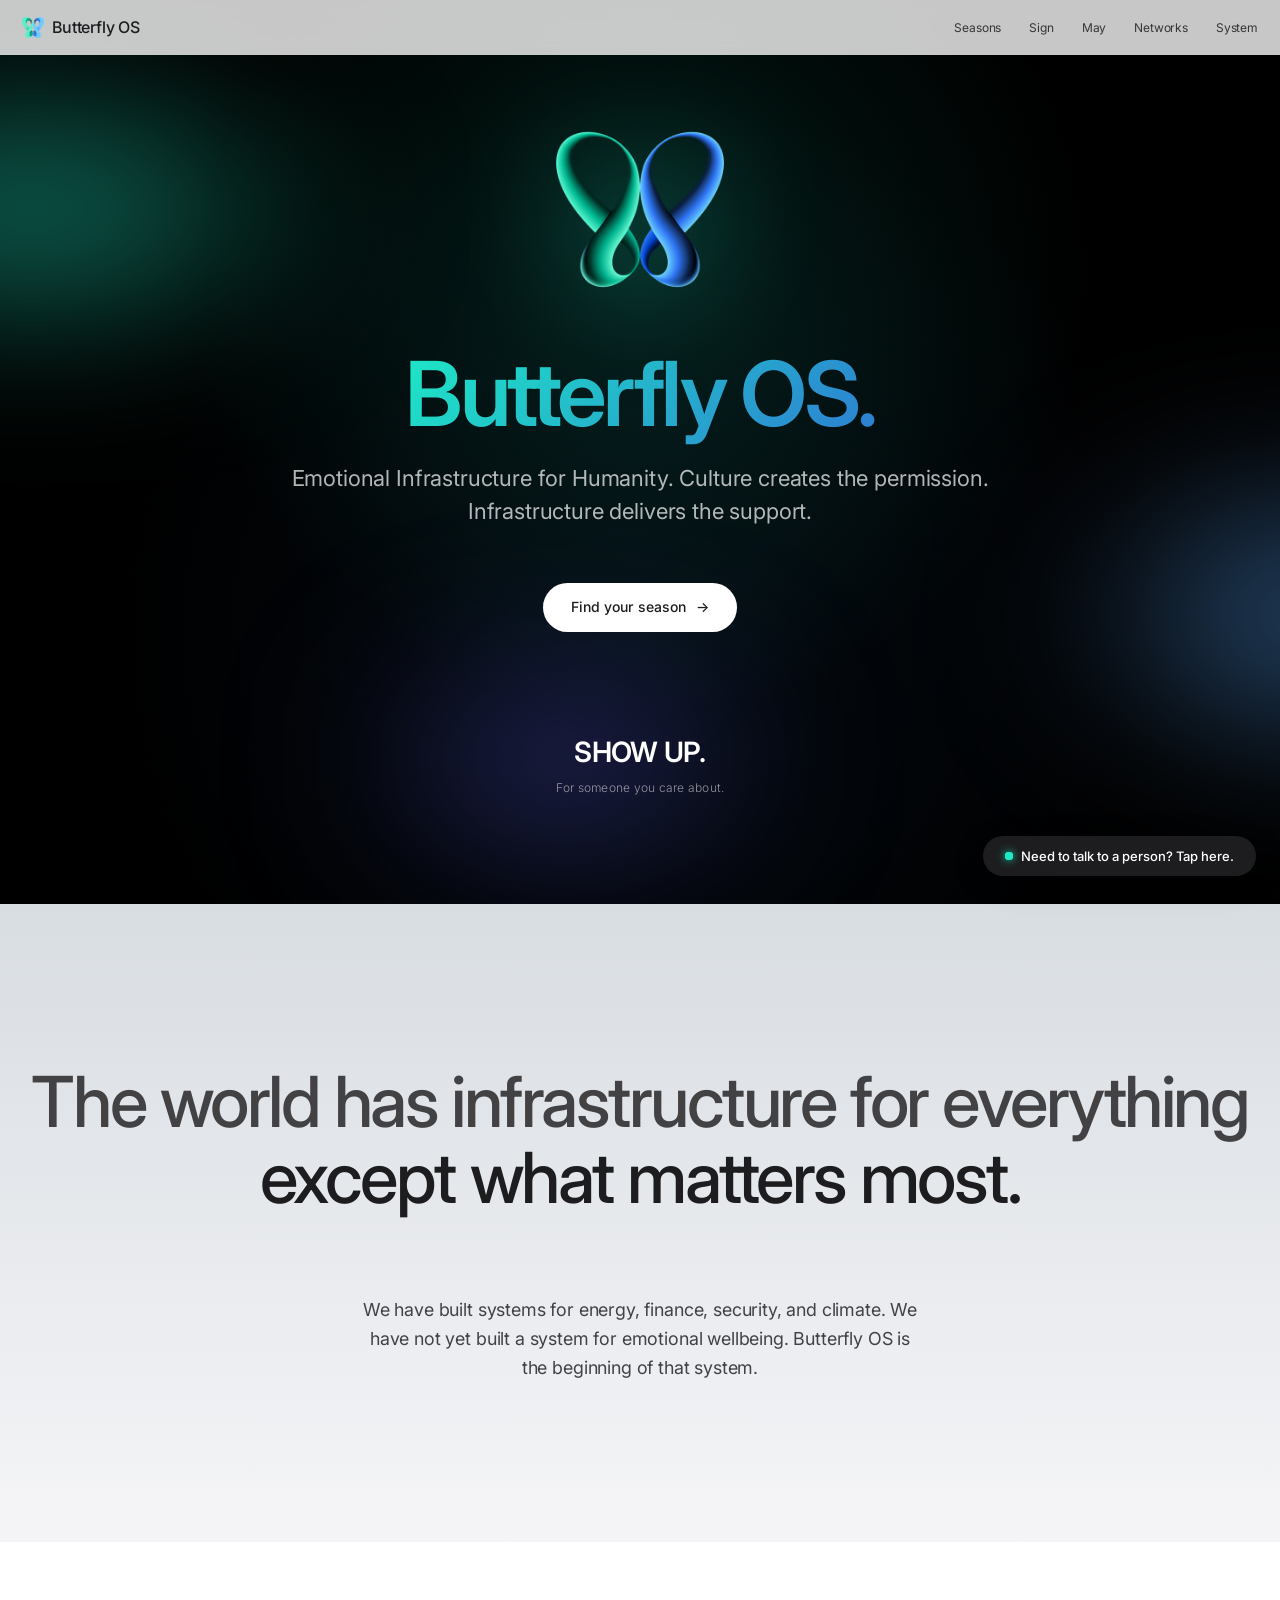
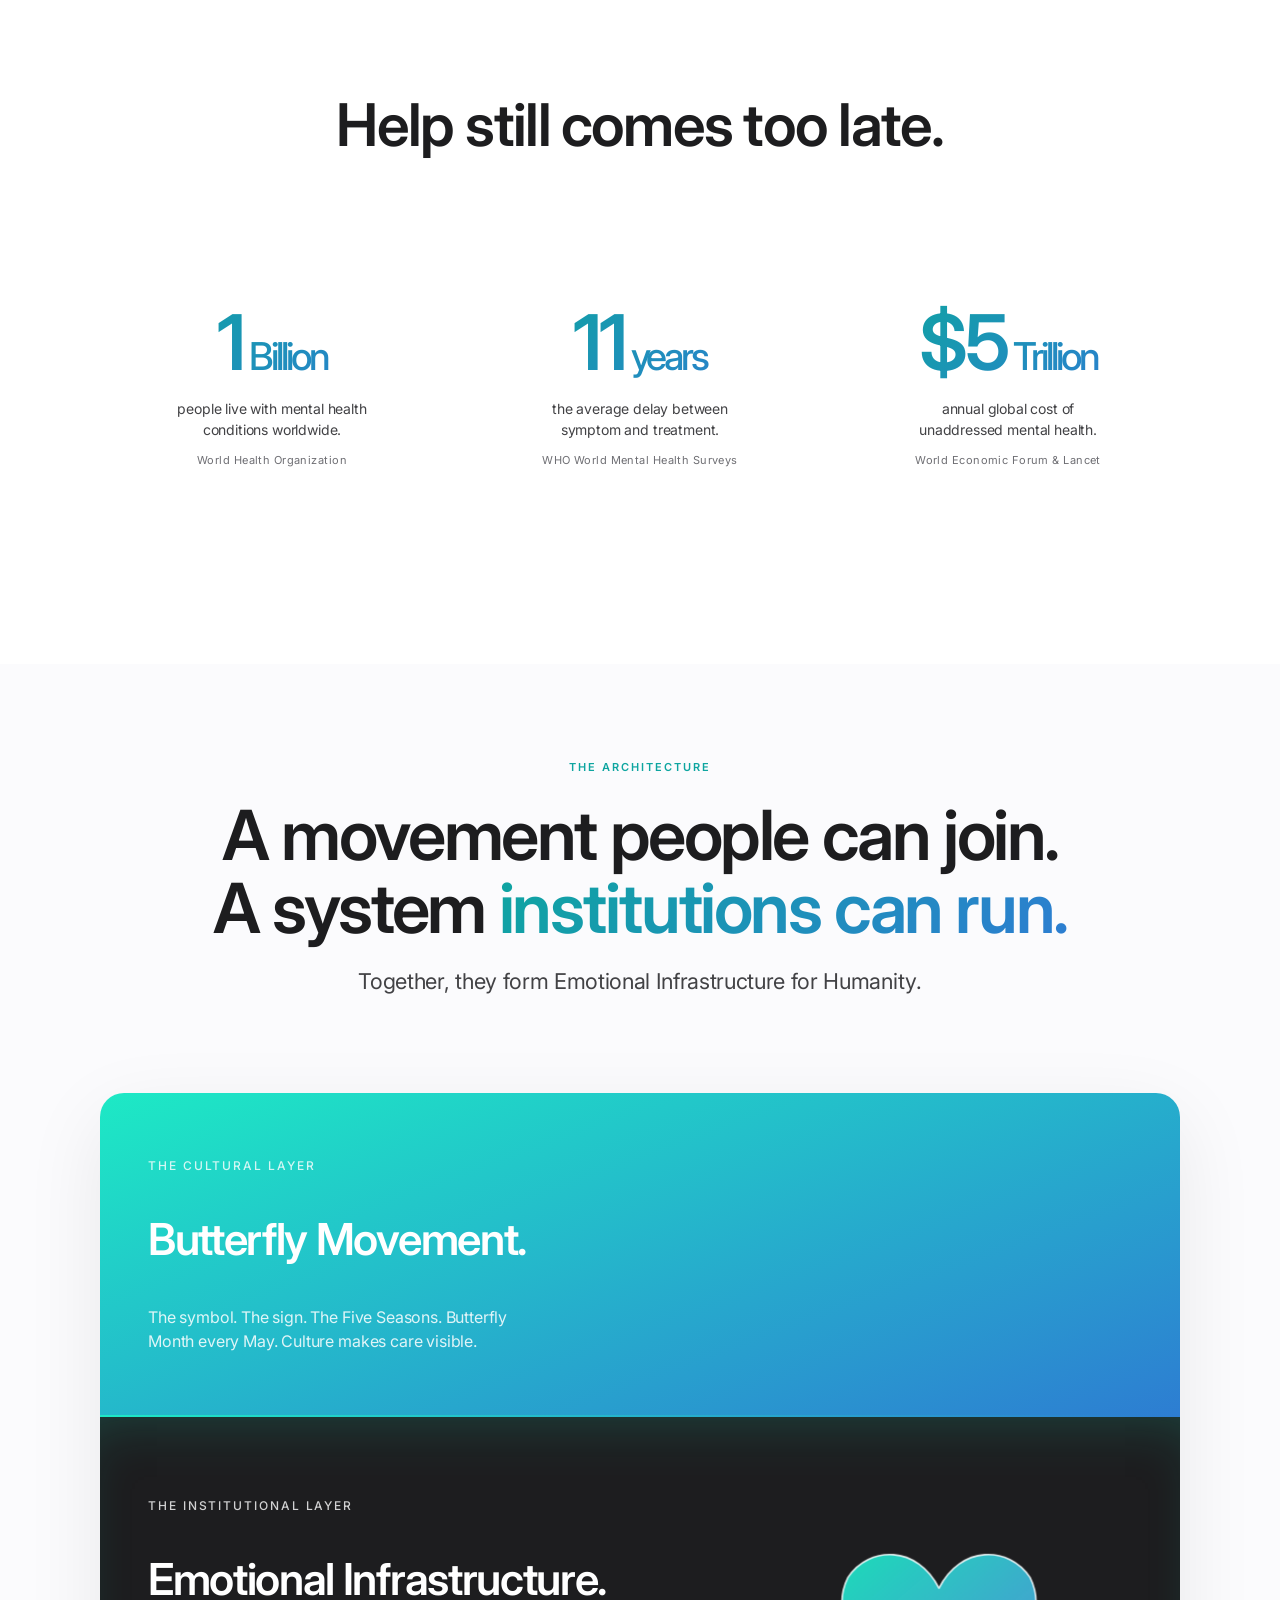
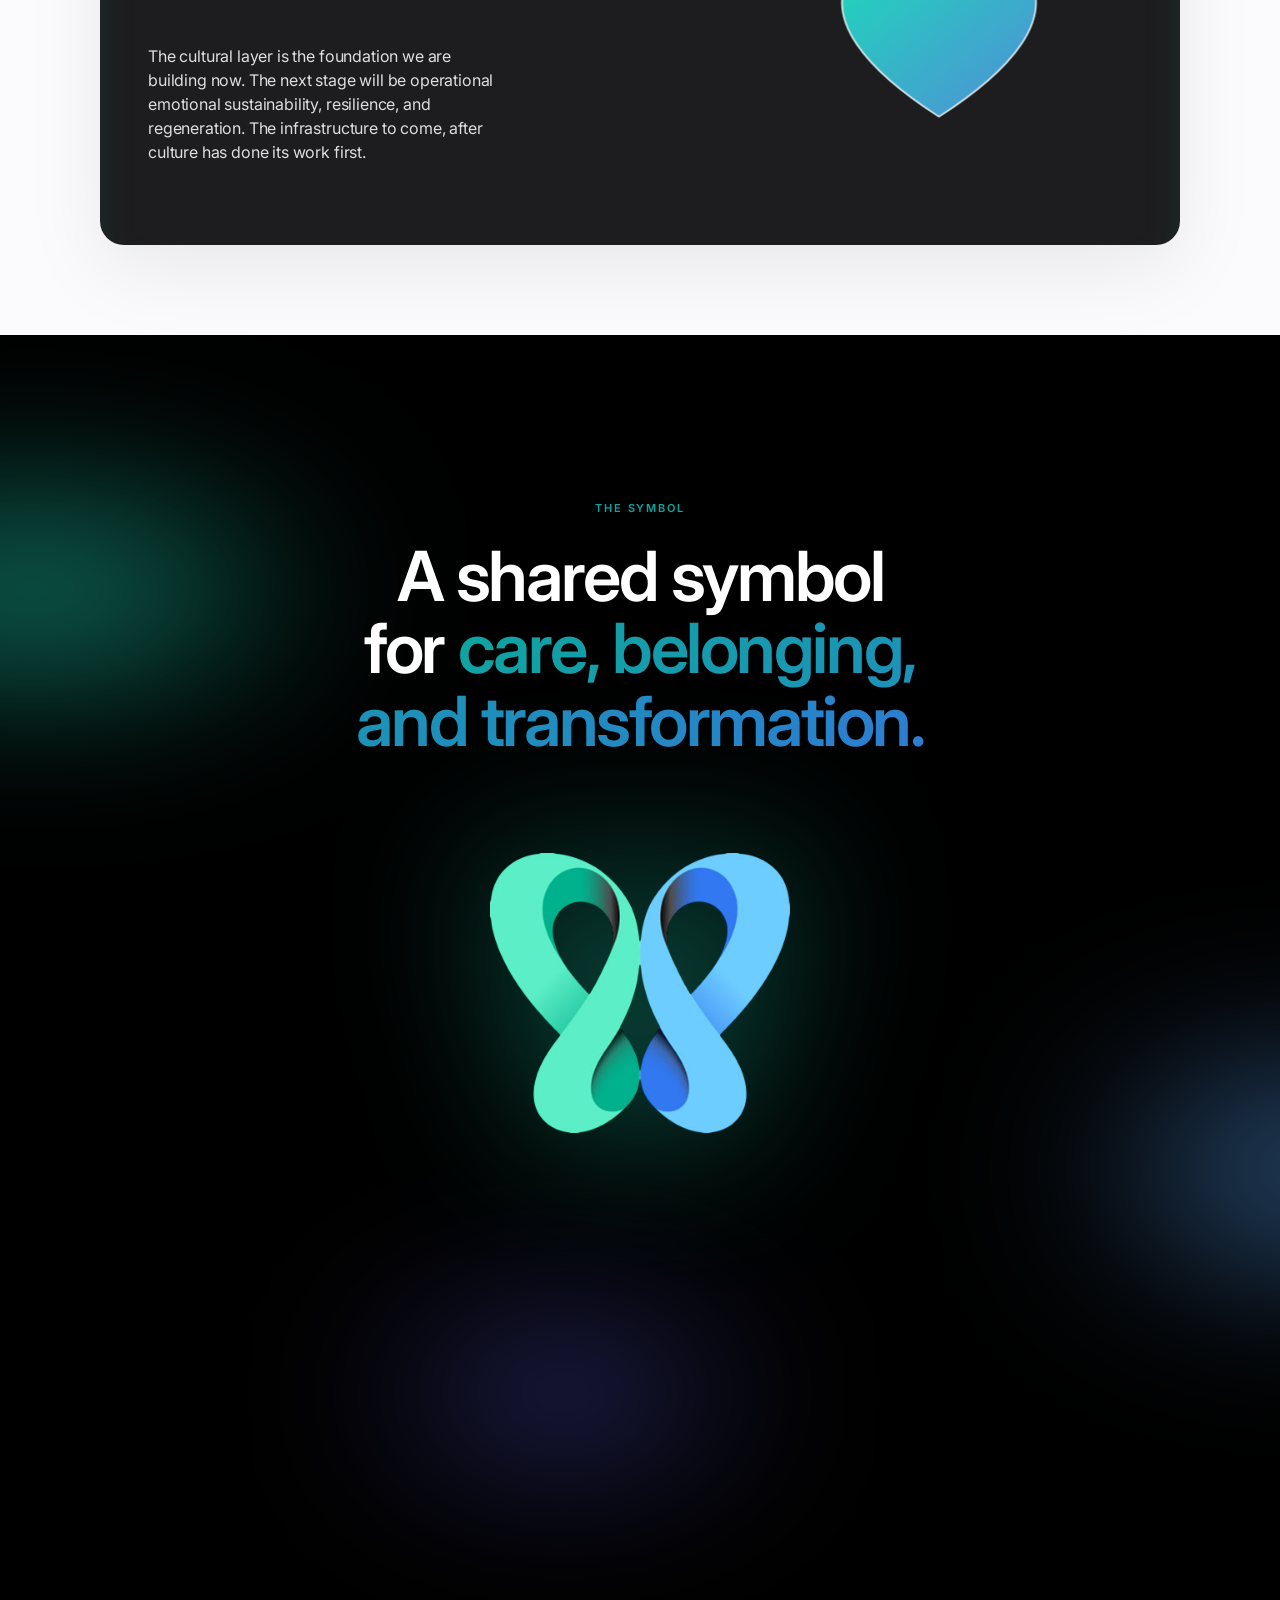
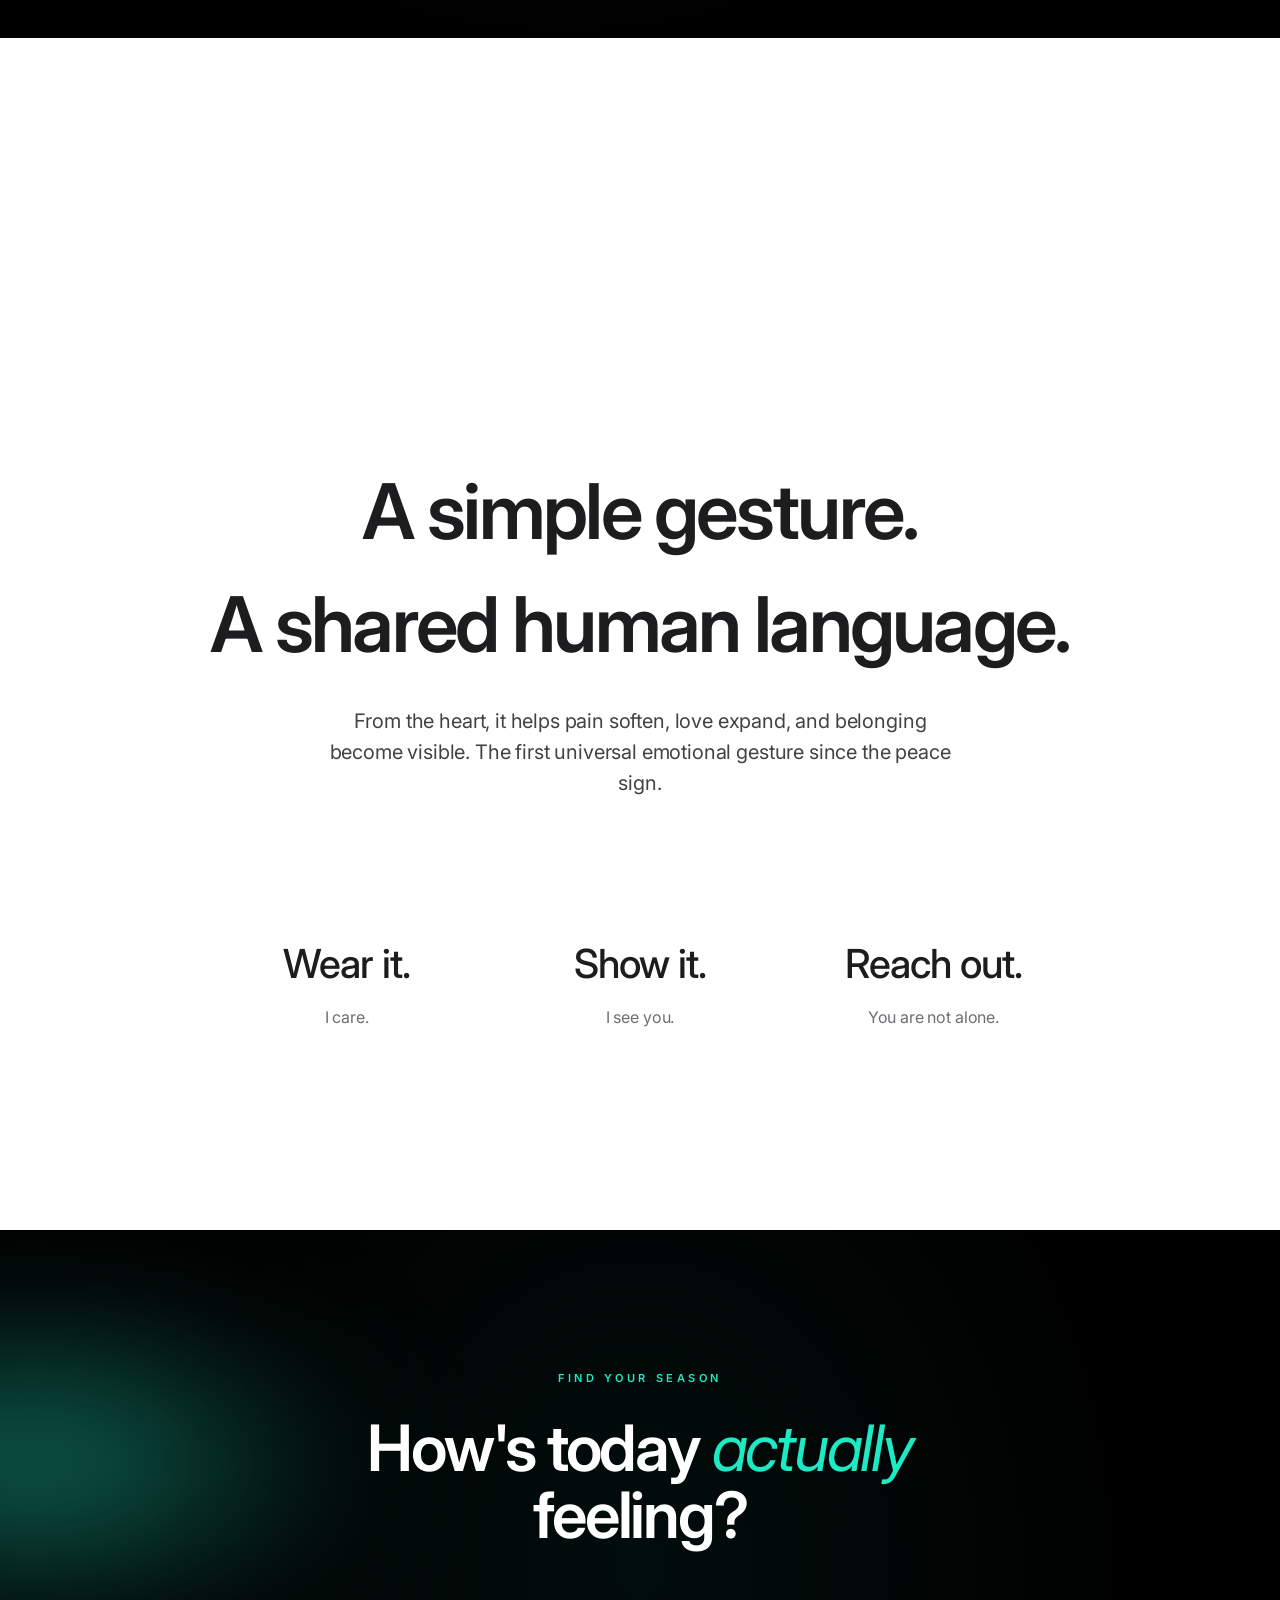
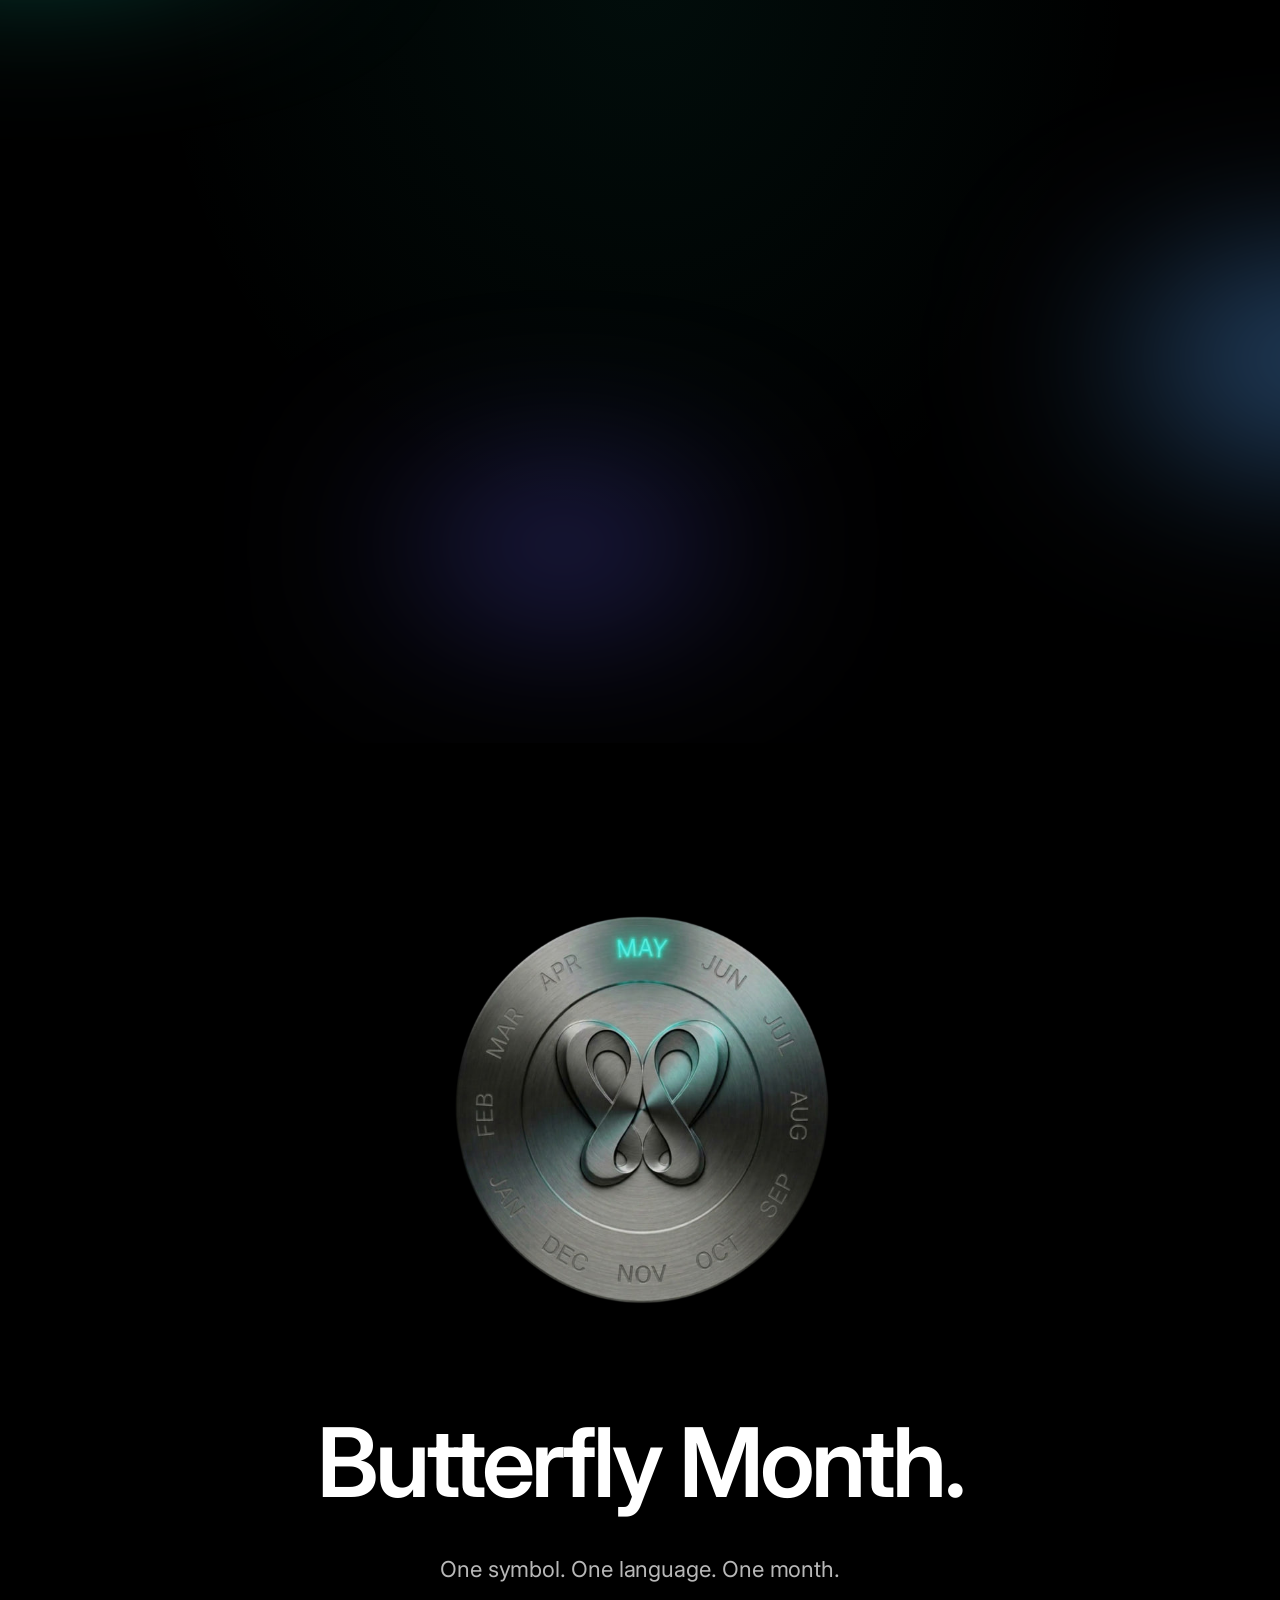
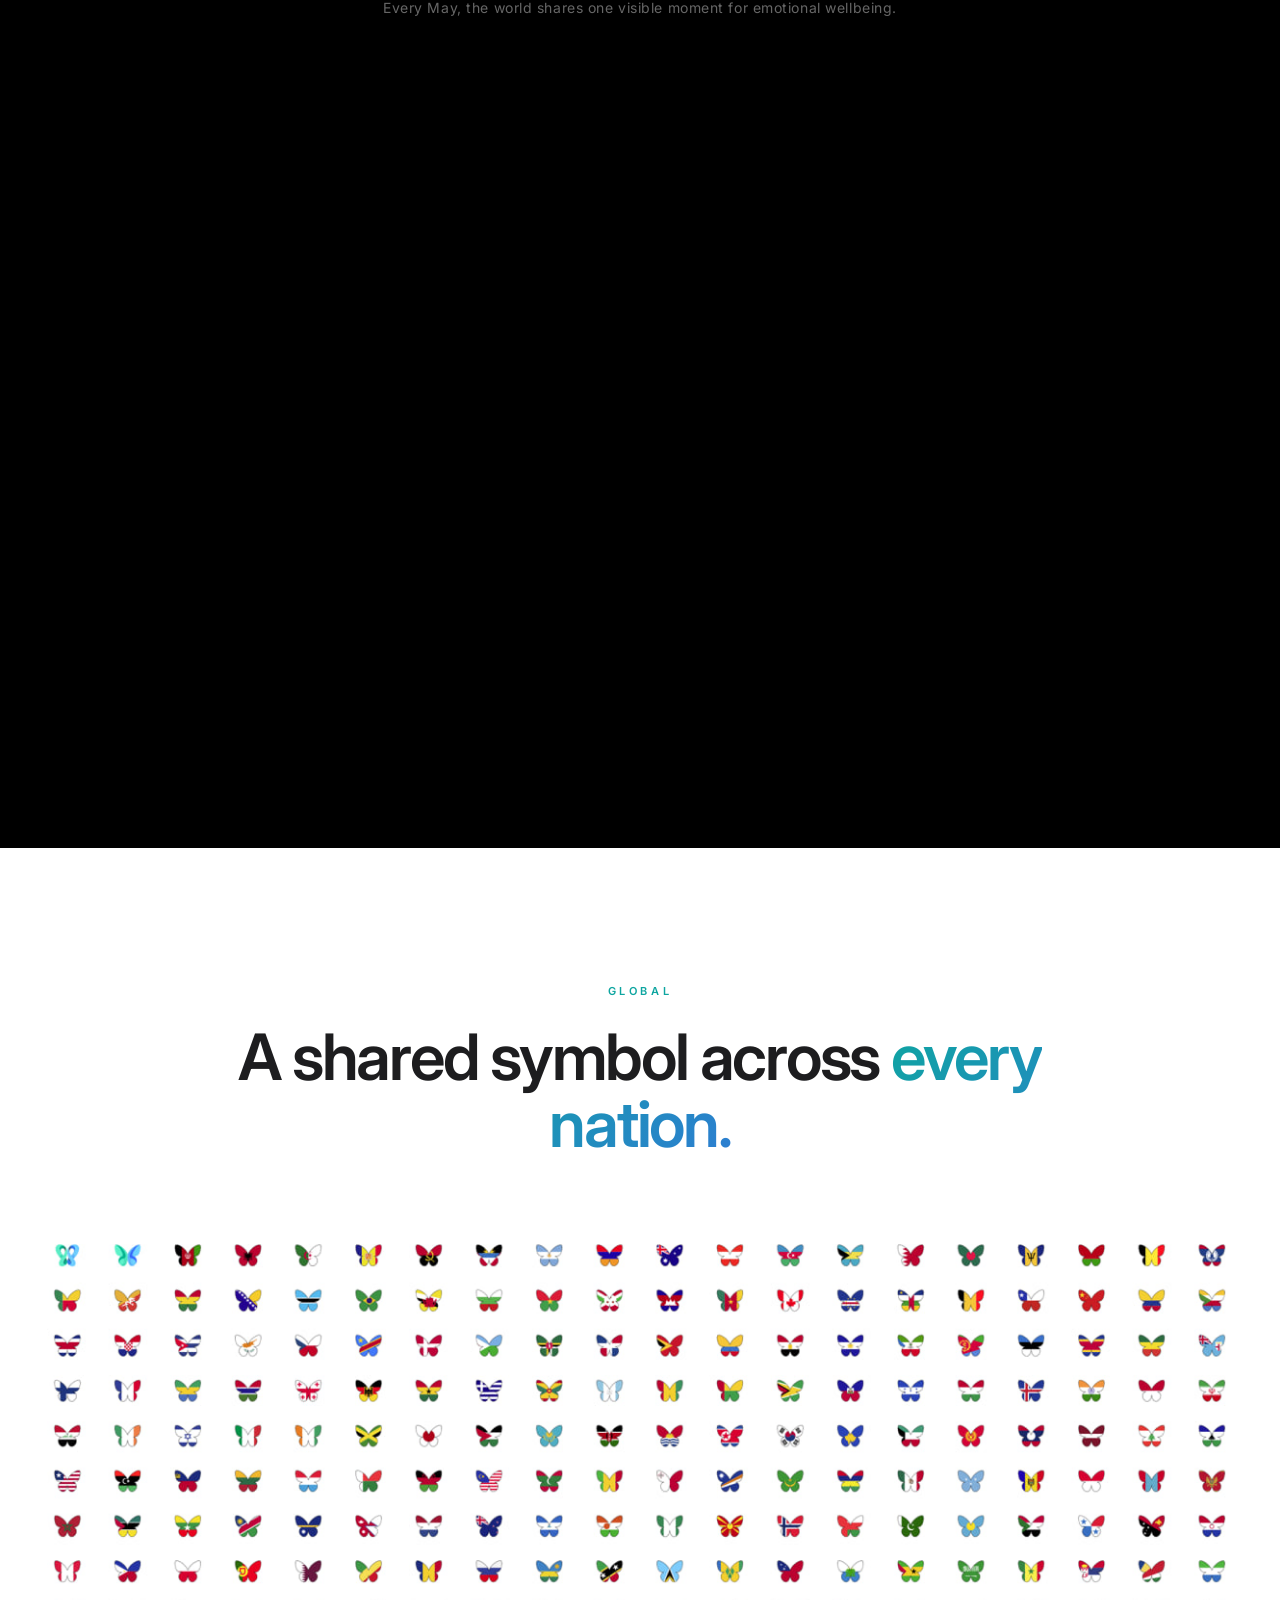
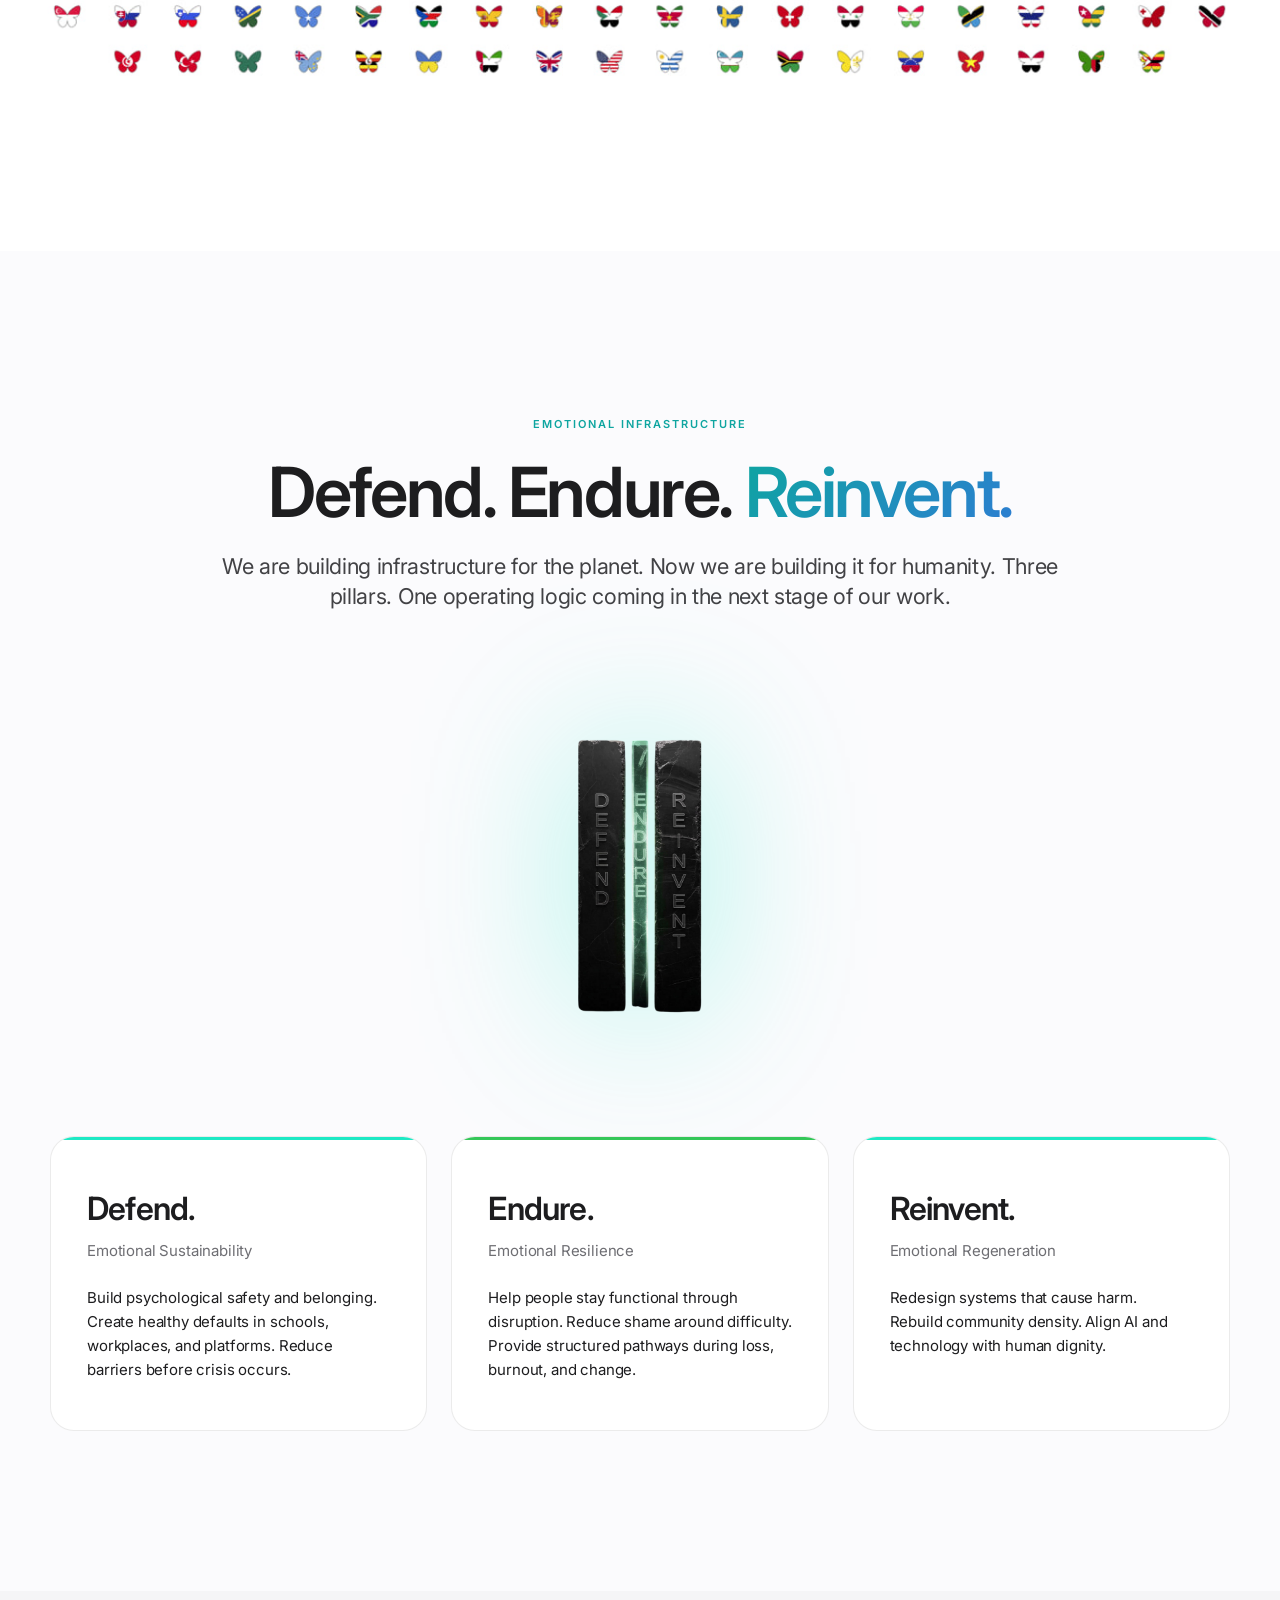
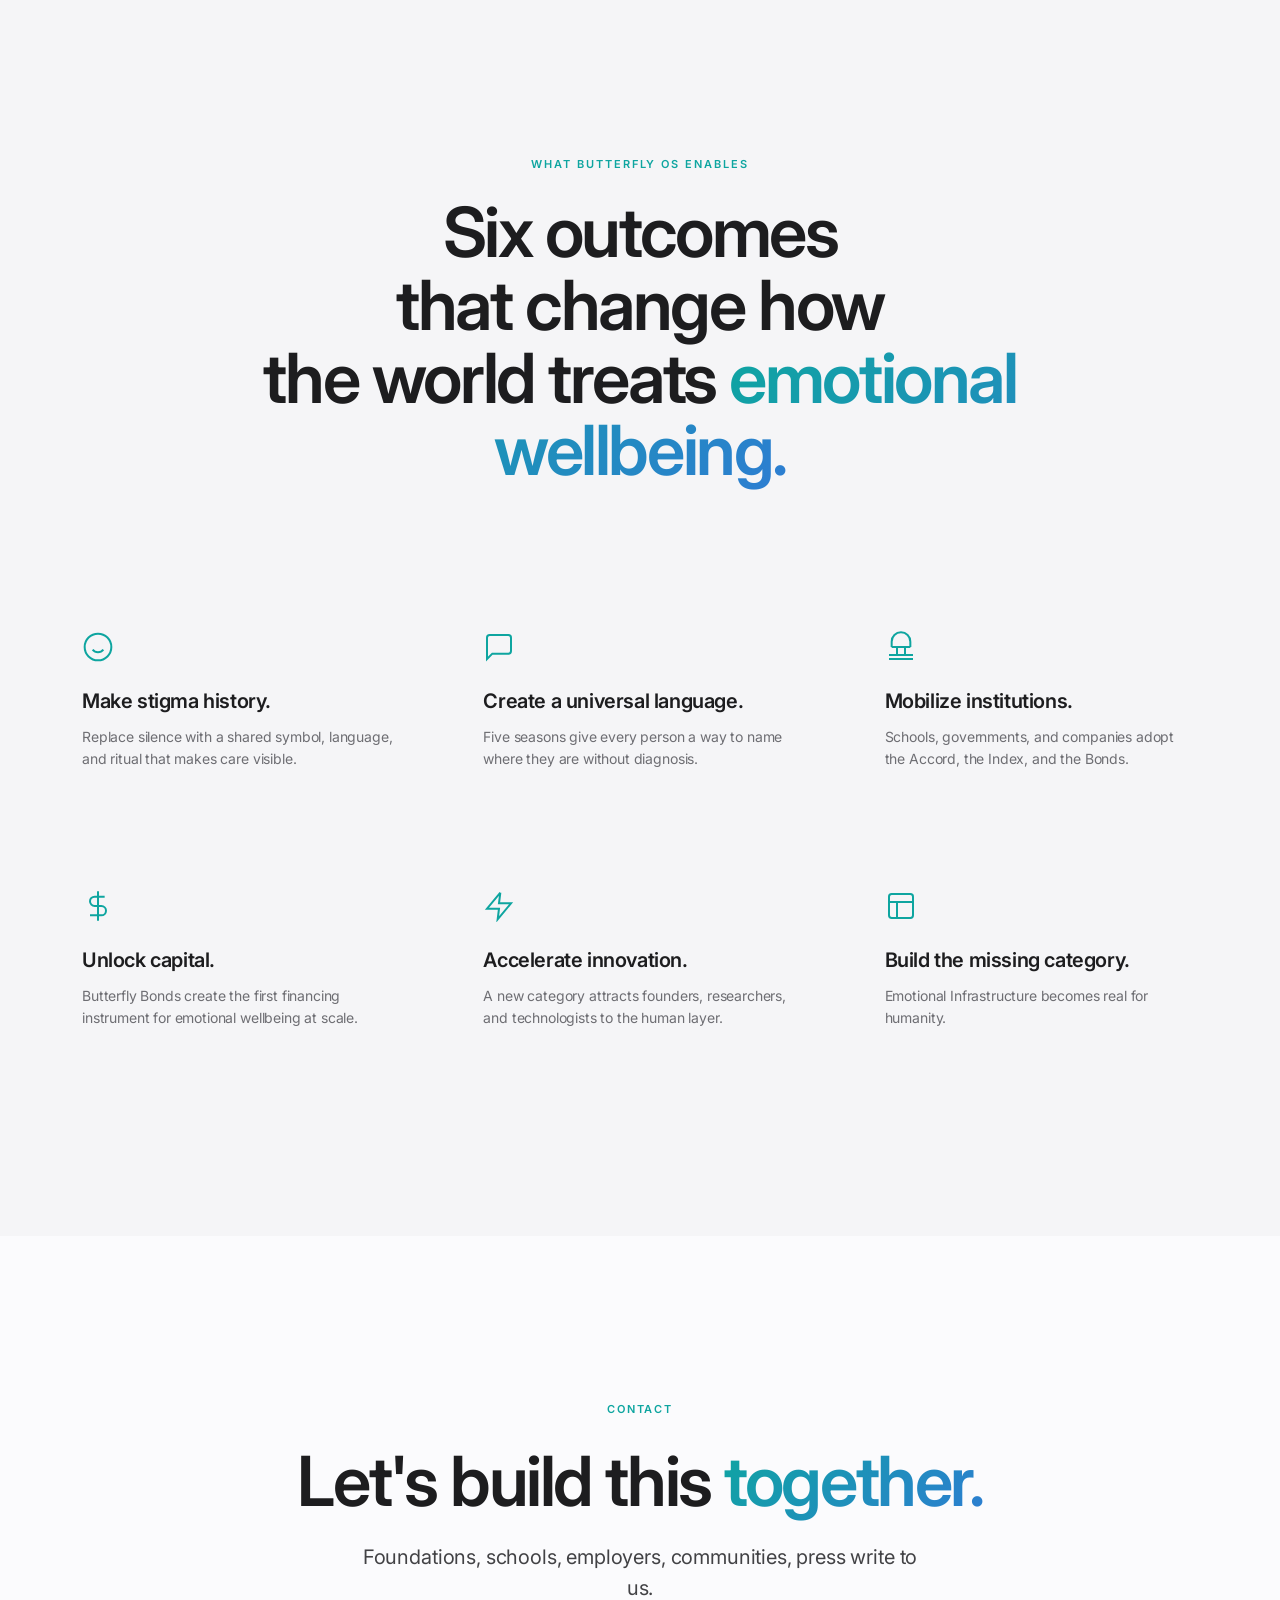
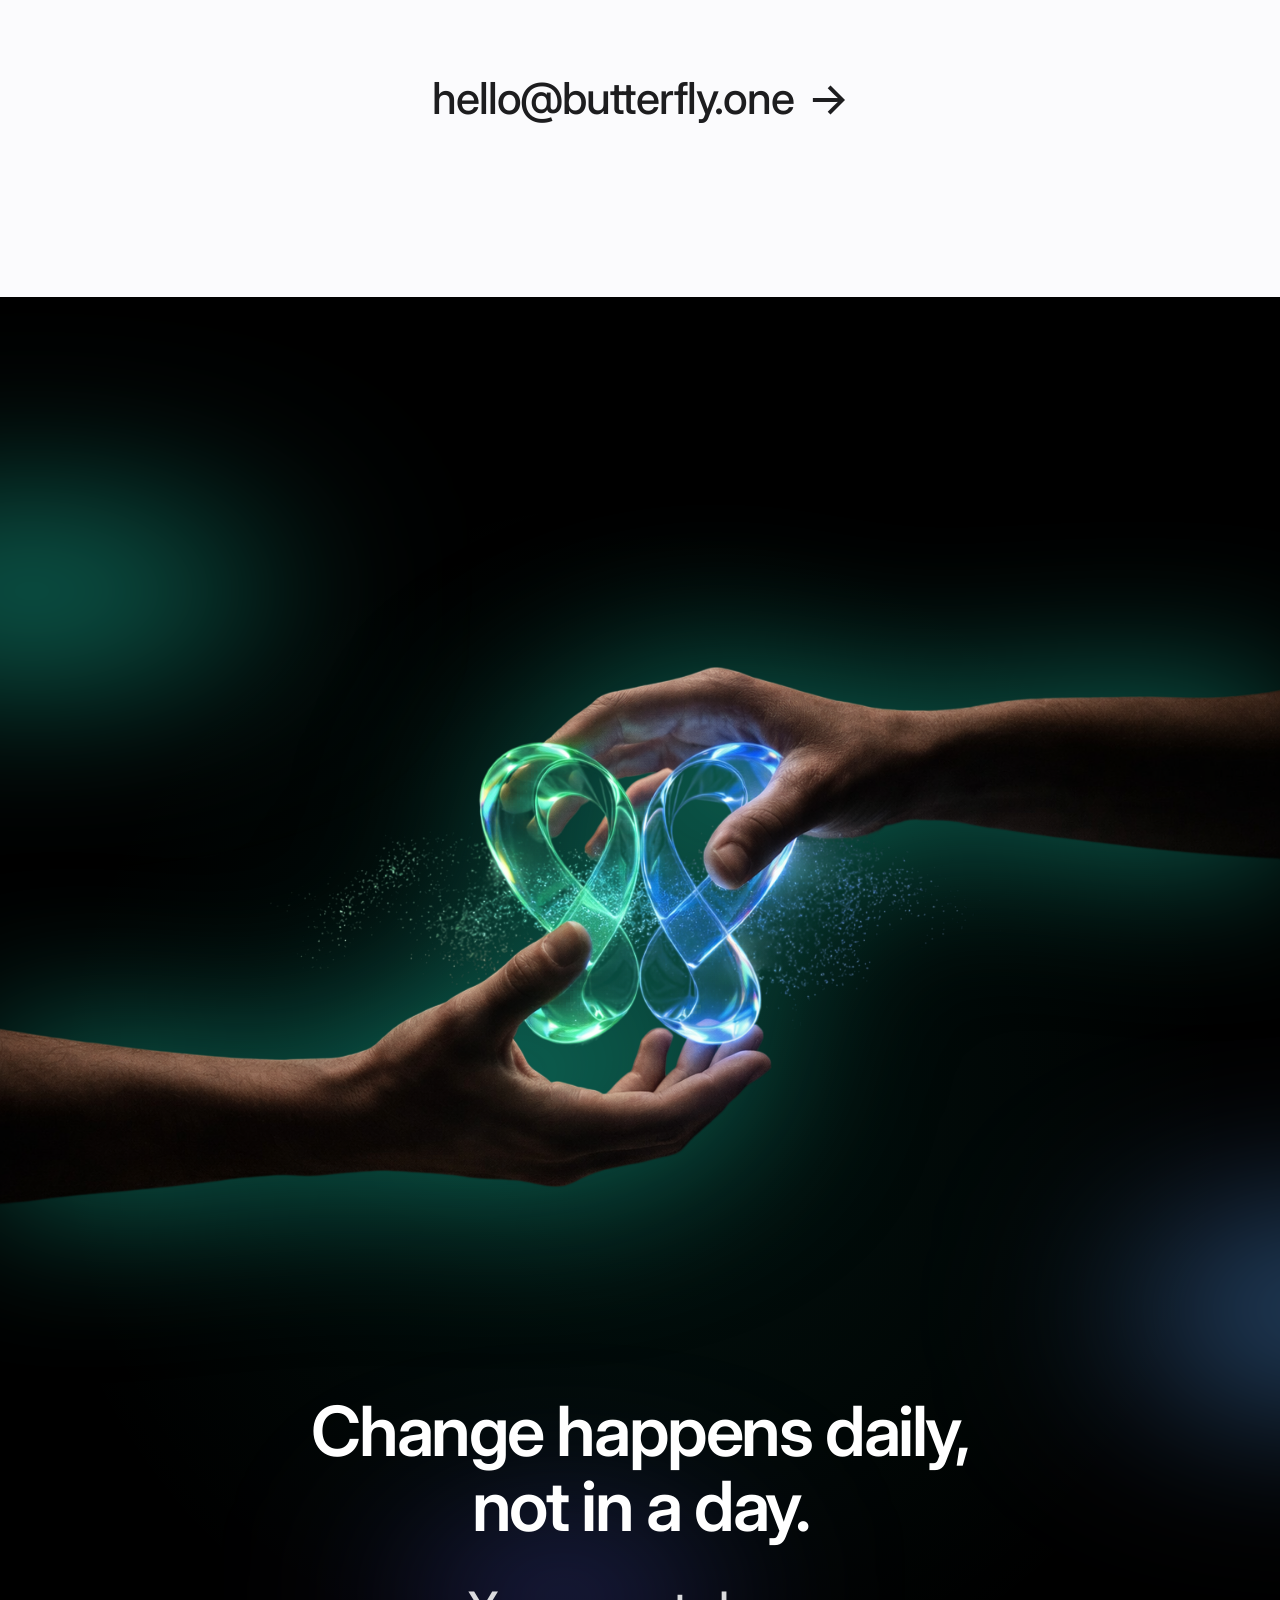
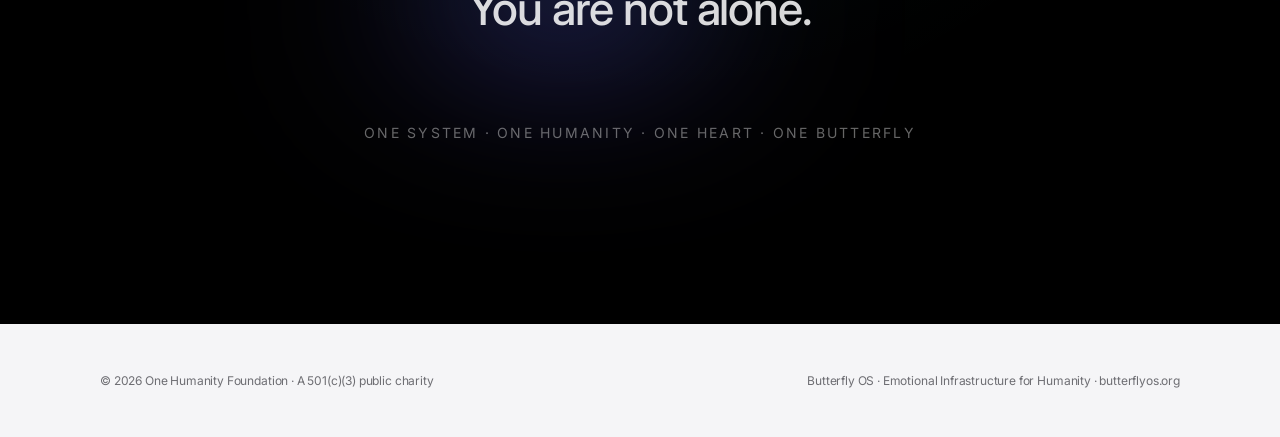
==== commit 0d454193: "Replace institutional viz with a beating heart The architectural blueprint asked the viewer to inter" ====
--- a/index.html
+++ b/index.html
@@ -131,77 +131,16 @@
       <div class="layer-card-viz" aria-hidden="true">
         <svg class="viz-institutional" viewBox="0 0 280 280" xmlns="http://www.w3.org/2000/svg" fill="none">
           <defs>
-            <linearGradient id="instArch" x1="0%" y1="0%" x2="0%" y2="100%">
+            <linearGradient id="instHeart" x1="0%" y1="0%" x2="100%" y2="100%">
               <stop offset="0%" stop-color="#1de9c5" stop-opacity="0.9"/>
-              <stop offset="100%" stop-color="#5ba9ff" stop-opacity="0.65"/>
+              <stop offset="100%" stop-color="#5ba9ff" stop-opacity="0.75"/>
             </linearGradient>
           </defs>
-          <g class="inst-marks" stroke="rgba(255,255,255,0.28)" stroke-width="1" stroke-linecap="square">
-            <line x1="20" y1="20" x2="40" y2="20"/>
-            <line x1="20" y1="20" x2="20" y2="40"/>
-            <line x1="240" y1="20" x2="260" y2="20"/>
-            <line x1="260" y1="20" x2="260" y2="40"/>
-            <line x1="20" y1="240" x2="20" y2="260"/>
-            <line x1="20" y1="260" x2="40" y2="260"/>
-            <line x1="260" y1="240" x2="260" y2="260"/>
-            <line x1="240" y1="260" x2="260" y2="260"/>
-          </g>
-          <g class="inst-architecture" stroke-linejoin="round" stroke-linecap="square" fill="none">
-            <!-- Top entablature (horizontal beam) -->
-            <line class="inst-beam inst-beam-top" x1="40" y1="62" x2="240" y2="62" stroke="rgba(255,255,255,0.85)" stroke-width="1.8"/>
-            <line class="inst-beam inst-beam-top-2" x1="40" y1="68" x2="240" y2="68" stroke="rgba(255,255,255,0.4)" stroke-width="0.8"/>
-
-            <!-- Three pillars representing the three coming principles:
-                 sustainability, resilience, regeneration -->
-            <rect class="inst-pillar inst-pillar-1" x="62" y="70" width="20" height="144" stroke="url(#instArch)" stroke-width="1.5"/>
-            <rect class="inst-pillar inst-pillar-2" x="130" y="70" width="20" height="144" stroke="url(#instArch)" stroke-width="1.5"/>
-            <rect class="inst-pillar inst-pillar-3" x="198" y="70" width="20" height="144" stroke="url(#instArch)" stroke-width="1.5"/>
-
-            <!-- Internal pillar floor / segment lines -->
-            <g class="inst-floors" stroke="rgba(255,255,255,0.35)" stroke-width="0.7">
-              <line x1="62" y1="106" x2="82" y2="106"/>
-              <line x1="62" y1="142" x2="82" y2="142"/>
-              <line x1="62" y1="178" x2="82" y2="178"/>
-              <line x1="130" y1="106" x2="150" y2="106"/>
-              <line x1="130" y1="142" x2="150" y2="142"/>
-              <line x1="130" y1="178" x2="150" y2="178"/>
-              <line x1="198" y1="106" x2="218" y2="106"/>
-              <line x1="198" y1="142" x2="218" y2="142"/>
-              <line x1="198" y1="178" x2="218" y2="178"/>
-            </g>
-
-            <!-- Bottom foundation beam -->
-            <line class="inst-beam inst-beam-bottom" x1="40" y1="214" x2="240" y2="214" stroke="rgba(255,255,255,0.85)" stroke-width="1.8"/>
-            <line class="inst-beam inst-beam-bottom-2" x1="40" y1="220" x2="240" y2="220" stroke="rgba(255,255,255,0.4)" stroke-width="0.8"/>
-
-            <!-- Ground hatching below foundation -->
-            <g class="inst-ground" stroke="rgba(255,255,255,0.32)" stroke-width="0.7" stroke-linecap="round">
-              <line x1="44" y1="228" x2="52" y2="240"/>
-              <line x1="64" y1="228" x2="72" y2="240"/>
-              <line x1="84" y1="228" x2="92" y2="240"/>
-              <line x1="104" y1="228" x2="112" y2="240"/>
-              <line x1="124" y1="228" x2="132" y2="240"/>
-              <line x1="144" y1="228" x2="152" y2="240"/>
-              <line x1="164" y1="228" x2="172" y2="240"/>
-              <line x1="184" y1="228" x2="192" y2="240"/>
-              <line x1="204" y1="228" x2="212" y2="240"/>
-              <line x1="224" y1="228" x2="232" y2="240"/>
-            </g>
-
-            <!-- Pillar capitals (small rectangles at top of each pillar
-                 to give classical architectural feel) -->
-            <g class="inst-capitals" stroke="rgba(255,255,255,0.7)" stroke-width="1.2">
-              <line x1="56" y1="70" x2="88" y2="70"/>
-              <line x1="124" y1="70" x2="156" y2="70"/>
-              <line x1="192" y1="70" x2="224" y2="70"/>
-            </g>
-
-            <!-- Pillar bases -->
-            <g class="inst-bases" stroke="rgba(255,255,255,0.7)" stroke-width="1.2">
-              <line x1="56" y1="214" x2="88" y2="214"/>
-              <line x1="124" y1="214" x2="156" y2="214"/>
-              <line x1="192" y1="214" x2="224" y2="214"/>
-            </g>
+          <g class="inst-heart-group">
+            <!-- Soft outer glow halo behind the heart -->
+            <path class="inst-heart-glow" d="M 140 220 C 70 175, 35 130, 55 90 C 75 60, 120 60, 140 100 C 160 60, 205 60, 225 90 C 245 130, 210 175, 140 220 Z" fill="url(#instHeart)" opacity="0.35"/>
+            <!-- Main heart silhouette -->
+            <path class="inst-heart" d="M 140 220 C 70 175, 35 130, 55 90 C 75 60, 120 60, 140 100 C 160 60, 205 60, 225 90 C 245 130, 210 175, 140 220 Z" fill="url(#instHeart)" stroke="rgba(255,255,255,0.85)" stroke-width="1.5" stroke-linejoin="round"/>
           </g>
         </svg>
       </div>
--- a/butterfly-os.css
+++ b/butterfly-os.css
@@ -730,143 +730,70 @@
   opacity: 1;
 }
 
-/* Institutional — architectural cross-section: foundation, three
-   pillars, entablature, ground hatching. Reads as a blueprint of
-   the infrastructure being built. The three pillars map to the
-   three coming principles in the copy: sustainability, resilience,
-   regeneration. */
-
-/* Initial states */
-.viz-institutional .inst-marks line {
-  stroke-dasharray: 22;
-  stroke-dashoffset: 22;
-}
-.viz-institutional .inst-beam {
-  stroke-dasharray: 220;
-  stroke-dashoffset: 220;
-}
-.viz-institutional .inst-pillar {
-  transform: scaleY(0);
-  transform-origin: center bottom;
+/* Institutional — heart silhouette, beating like a heartbeat.
+   Universal symbol of emotion / care, immediately readable as
+   "emotional infrastructure" without abstract interpretation. */
+
+.viz-institutional .inst-heart-group {
+  transform-origin: 140px 145px;
+}
+.viz-institutional .inst-heart,
+.viz-institutional .inst-heart-glow {
+  transform-origin: 140px 145px;
+  transform-box: view-box;
+}
+.viz-institutional .inst-heart-group {
+  opacity: 0;
+  transform: scale(0.6);
   transform-box: fill-box;
 }
-.viz-institutional .inst-floors line,
-.viz-institutional .inst-capitals line,
-.viz-institutional .inst-bases line,
-.viz-institutional .inst-ground line {
-  opacity: 0;
-}
-
-/* Entrance + continuous (triggered by .architecture-stack.in) */
-.architecture-stack.in .viz-institutional .inst-marks line {
-  animation: instMarkDraw 0.7s 0.2s cubic-bezier(0.22, 1, 0.36, 1) forwards;
-}
-.architecture-stack.in .viz-institutional .inst-beam-bottom {
-  animation: instBeamDraw 1s 0.5s cubic-bezier(0.22, 1, 0.36, 1) forwards;
-}
-.architecture-stack.in .viz-institutional .inst-beam-bottom-2 {
-  animation: instBeamDraw 1s 0.7s cubic-bezier(0.22, 1, 0.36, 1) forwards;
-}
-/* Pillars rise from the foundation, staggered */
-.architecture-stack.in .viz-institutional .inst-pillar-1 {
+
+.architecture-stack.in .viz-institutional .inst-heart-group {
   animation:
-    instPillarRise 1s 1.1s cubic-bezier(0.22, 1, 0.36, 1) forwards,
-    instPillarPulse 5s 3.8s ease-in-out infinite;
-}
-.architecture-stack.in .viz-institutional .inst-pillar-2 {
-  animation:
-    instPillarRise 1s 1.3s cubic-bezier(0.22, 1, 0.36, 1) forwards,
-    instPillarPulse 5s 4.2s ease-in-out infinite;
-}
-.architecture-stack.in .viz-institutional .inst-pillar-3 {
-  animation:
-    instPillarRise 1s 1.5s cubic-bezier(0.22, 1, 0.36, 1) forwards,
-    instPillarPulse 5s 4.6s ease-in-out infinite;
-}
-/* Capitals + bases fade in once the pillars have settled */
-.architecture-stack.in .viz-institutional .inst-capitals line {
-  animation: instDetailFade 0.5s 2s ease forwards;
-}
-.architecture-stack.in .viz-institutional .inst-capitals line:nth-child(2) {
-  animation-delay: 2.1s;
-}
-.architecture-stack.in .viz-institutional .inst-capitals line:nth-child(3) {
-  animation-delay: 2.2s;
-}
-.architecture-stack.in .viz-institutional .inst-bases line {
-  animation: instDetailFade 0.5s 2s ease forwards;
-}
-.architecture-stack.in .viz-institutional .inst-bases line:nth-child(2) {
-  animation-delay: 2.1s;
-}
-.architecture-stack.in .viz-institutional .inst-bases line:nth-child(3) {
-  animation-delay: 2.2s;
-}
-/* Top entablature draws once pillars are fully up */
-.architecture-stack.in .viz-institutional .inst-beam-top {
-  animation: instBeamDraw 1s 2.4s cubic-bezier(0.22, 1, 0.36, 1) forwards;
-}
-.architecture-stack.in .viz-institutional .inst-beam-top-2 {
-  animation: instBeamDraw 1s 2.6s cubic-bezier(0.22, 1, 0.36, 1) forwards;
-}
-/* Internal floor lines fade in last, as a final detailing pass */
-.architecture-stack.in .viz-institutional .inst-floors line {
-  animation: instDetailFade 0.5s 3s ease forwards;
-}
-.architecture-stack.in .viz-institutional .inst-floors line:nth-child(2) {
-  animation-delay: 3.05s;
-}
-.architecture-stack.in .viz-institutional .inst-floors line:nth-child(3) {
-  animation-delay: 3.1s;
-}
-.architecture-stack.in .viz-institutional .inst-floors line:nth-child(4) {
-  animation-delay: 3.15s;
-}
-.architecture-stack.in .viz-institutional .inst-floors line:nth-child(5) {
-  animation-delay: 3.2s;
-}
-.architecture-stack.in .viz-institutional .inst-floors line:nth-child(6) {
-  animation-delay: 3.25s;
-}
-.architecture-stack.in .viz-institutional .inst-floors line:nth-child(7) {
-  animation-delay: 3.3s;
-}
-.architecture-stack.in .viz-institutional .inst-floors line:nth-child(8) {
-  animation-delay: 3.35s;
-}
-.architecture-stack.in .viz-institutional .inst-floors line:nth-child(9) {
-  animation-delay: 3.4s;
-}
-/* Ground hatching ticks fade in with a left-to-right sweep */
-.architecture-stack.in .viz-institutional .inst-ground line {
-  animation: instDetailFade 0.4s var(--ground-delay, 1.3s) ease forwards;
-}
-.architecture-stack.in .viz-institutional .inst-ground line:nth-child(1) { --ground-delay: 1.3s; }
-.architecture-stack.in .viz-institutional .inst-ground line:nth-child(2) { --ground-delay: 1.35s; }
-.architecture-stack.in .viz-institutional .inst-ground line:nth-child(3) { --ground-delay: 1.4s; }
-.architecture-stack.in .viz-institutional .inst-ground line:nth-child(4) { --ground-delay: 1.45s; }
-.architecture-stack.in .viz-institutional .inst-ground line:nth-child(5) { --ground-delay: 1.5s; }
-.architecture-stack.in .viz-institutional .inst-ground line:nth-child(6) { --ground-delay: 1.55s; }
-.architecture-stack.in .viz-institutional .inst-ground line:nth-child(7) { --ground-delay: 1.6s; }
-.architecture-stack.in .viz-institutional .inst-ground line:nth-child(8) { --ground-delay: 1.65s; }
-.architecture-stack.in .viz-institutional .inst-ground line:nth-child(9) { --ground-delay: 1.7s; }
-.architecture-stack.in .viz-institutional .inst-ground line:nth-child(10) { --ground-delay: 1.75s; }
-
-@keyframes instMarkDraw {
-  to { stroke-dashoffset: 0; }
-}
-@keyframes instBeamDraw {
-  to { stroke-dashoffset: 0; }
-}
-@keyframes instPillarRise {
-  to { transform: scaleY(1); }
-}
-@keyframes instDetailFade {
-  to { opacity: 1; }
-}
-@keyframes instPillarPulse {
-  0%, 100% { stroke-opacity: 1; }
-  50% { stroke-opacity: 0.55; }
+    instHeartAppear 0.9s 0.3s cubic-bezier(0.34, 1.56, 0.64, 1) forwards,
+    instHeartBeat 1.4s 1.4s ease-in-out infinite;
+}
+.architecture-stack.in .viz-institutional .inst-heart-glow {
+  animation: instHeartGlow 1.4s 1.4s ease-in-out infinite;
+}
+
+@keyframes instHeartAppear {
+  to {
+    opacity: 1;
+    transform: scale(1);
+  }
+}
+/* Real-heartbeat rhythm: lub-DUB-pause.
+   The double squeeze (10% and 30%) mimics the two heart sounds. */
+@keyframes instHeartBeat {
+  0%,
+  50%,
+  100% {
+    transform: scale(1);
+  }
+  10% {
+    transform: scale(1.08);
+  }
+  20% {
+    transform: scale(1.02);
+  }
+  30% {
+    transform: scale(1.12);
+  }
+  40% {
+    transform: scale(1);
+  }
+}
+@keyframes instHeartGlow {
+  0%,
+  50%,
+  100% {
+    opacity: 0.35;
+  }
+  10%,
+  30% {
+    opacity: 0.7;
+  }
 }
 
 @media (prefers-reduced-motion: reduce) {
@@ -874,17 +801,14 @@
   .viz-cultural .cult-ring,
   .viz-cultural .cult-nodes circle,
   .viz-cultural .cult-center,
-  .viz-institutional .inst-marks line,
-  .viz-institutional .inst-beam,
-  .viz-institutional .inst-pillar,
-  .viz-institutional .inst-floors line,
-  .viz-institutional .inst-capitals line,
-  .viz-institutional .inst-bases line,
-  .viz-institutional .inst-ground line {
+  .viz-institutional .inst-heart-group,
+  .viz-institutional .inst-heart-glow {
     opacity: 1;
     transform: none;
-    stroke-dashoffset: 0;
     animation: none !important;
+  }
+  .viz-institutional .inst-heart-glow {
+    opacity: 0.35;
   }
 }
 .architecture-stack .layer-card.cultural::after {
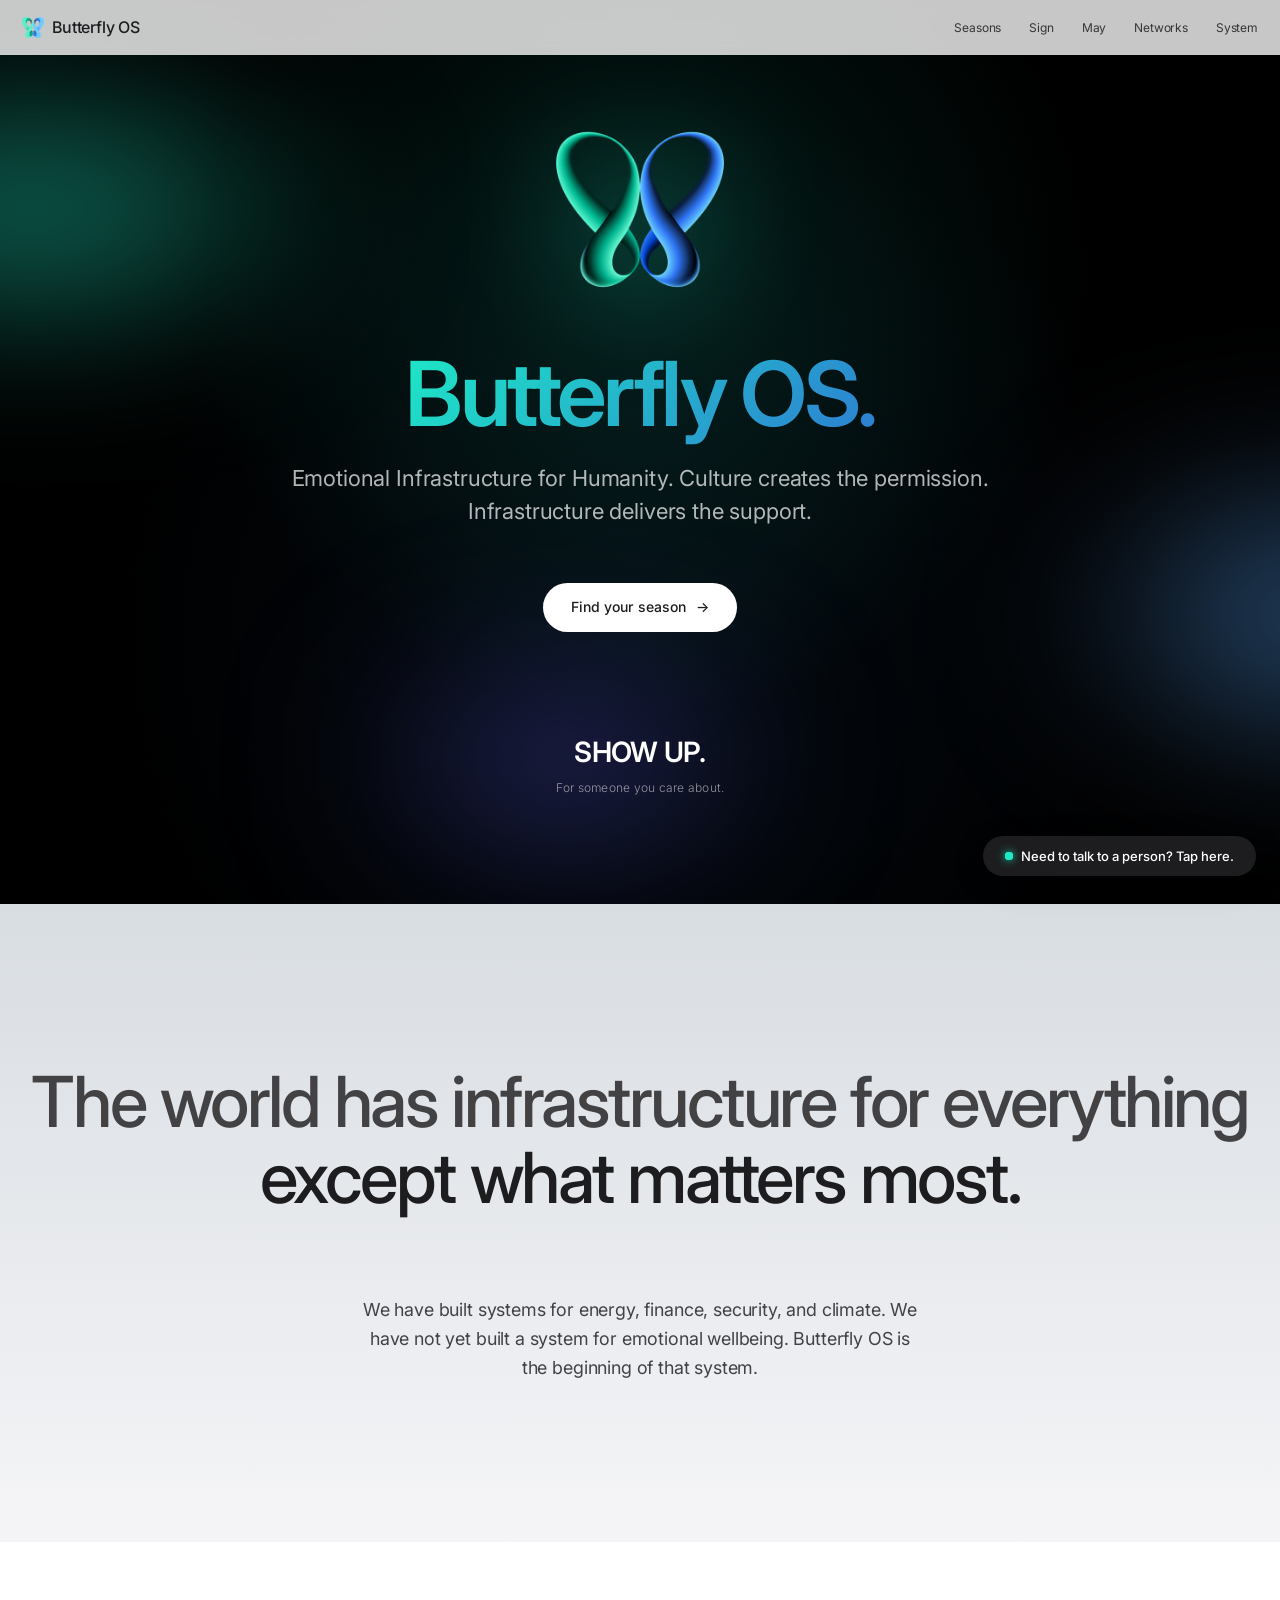
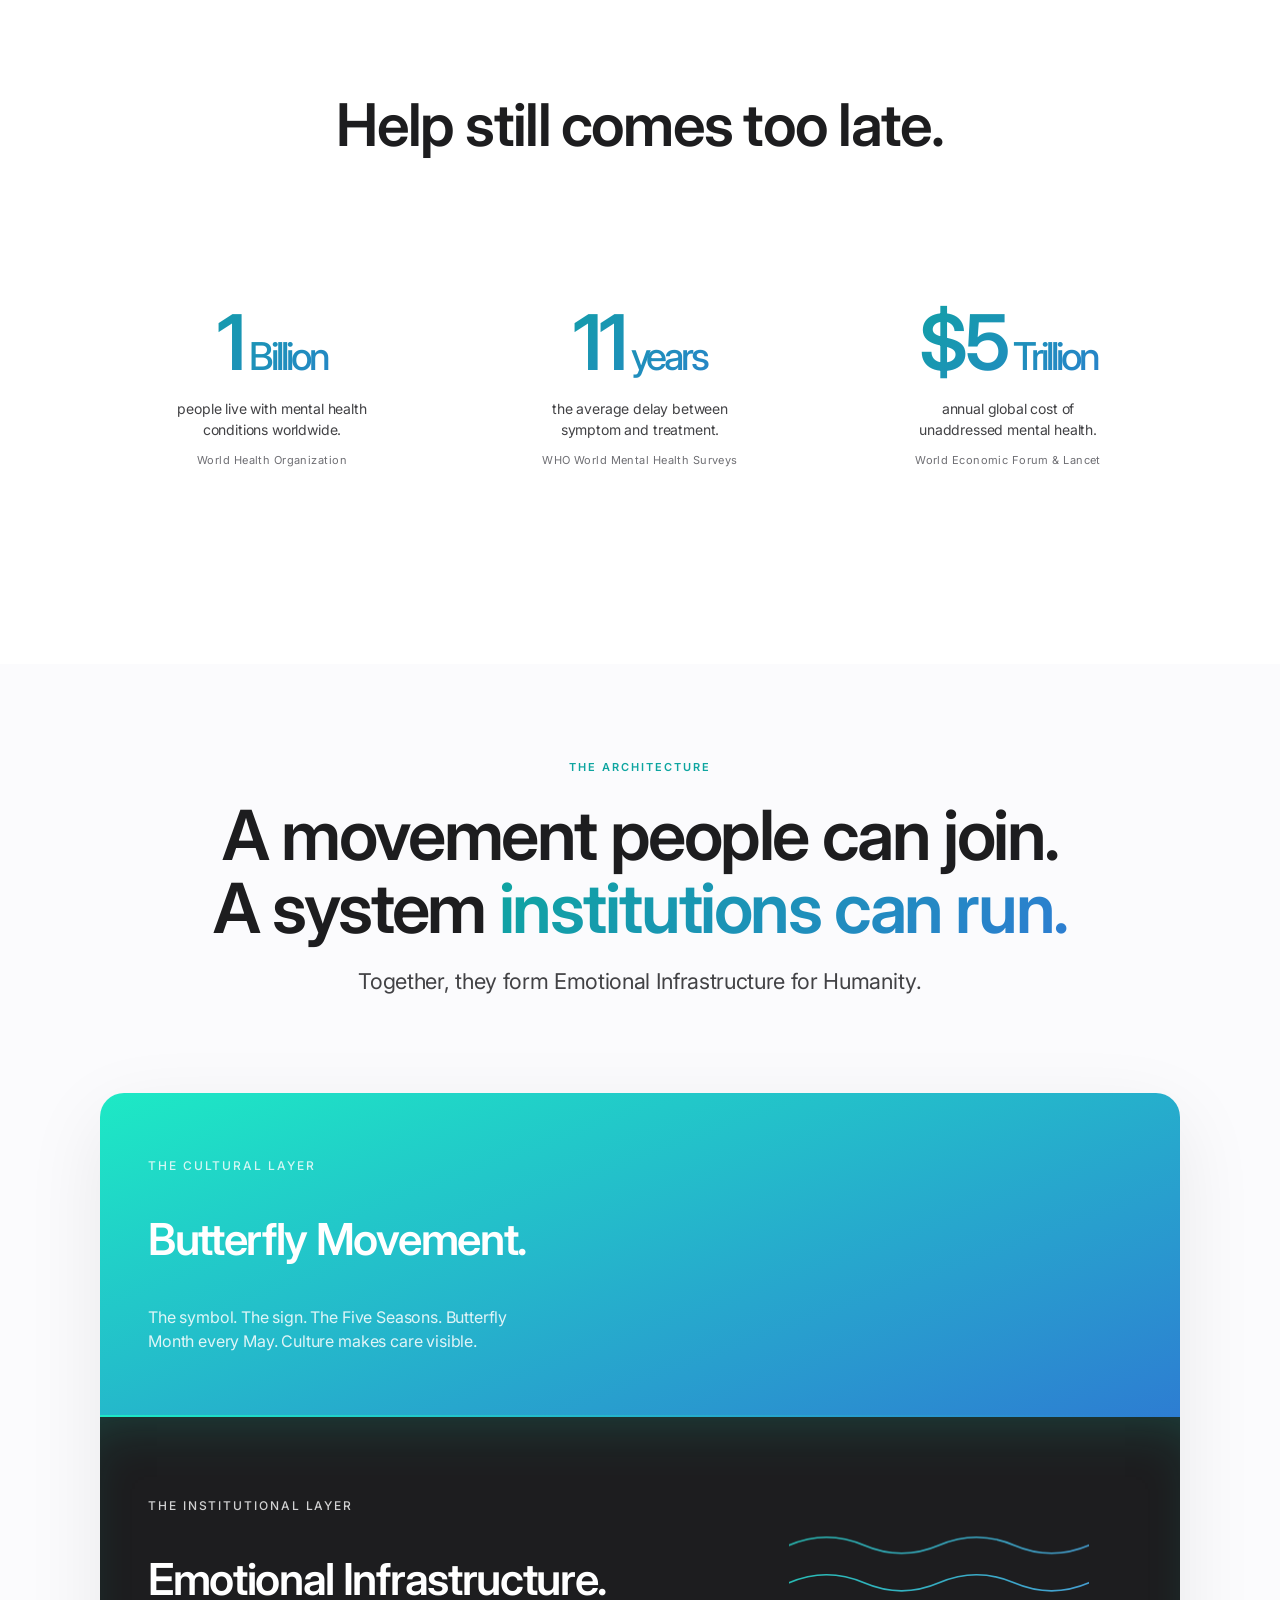
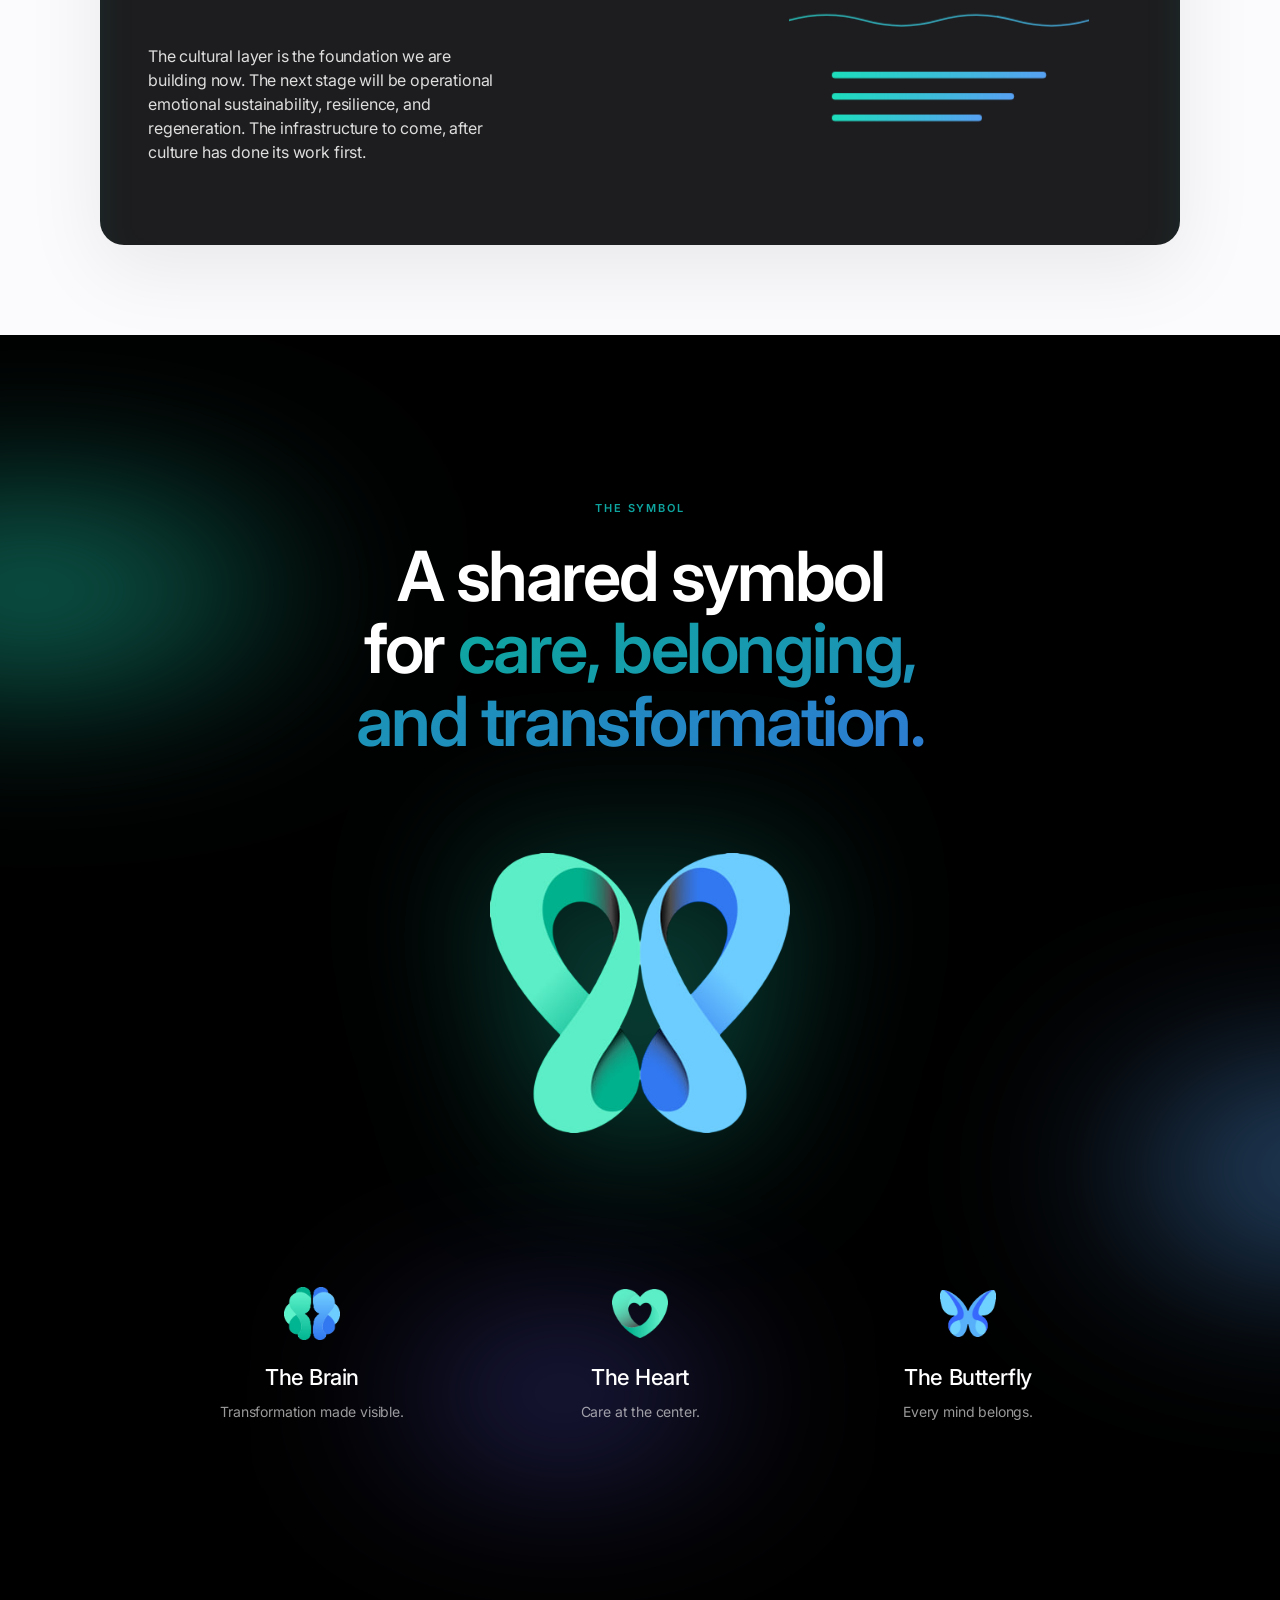
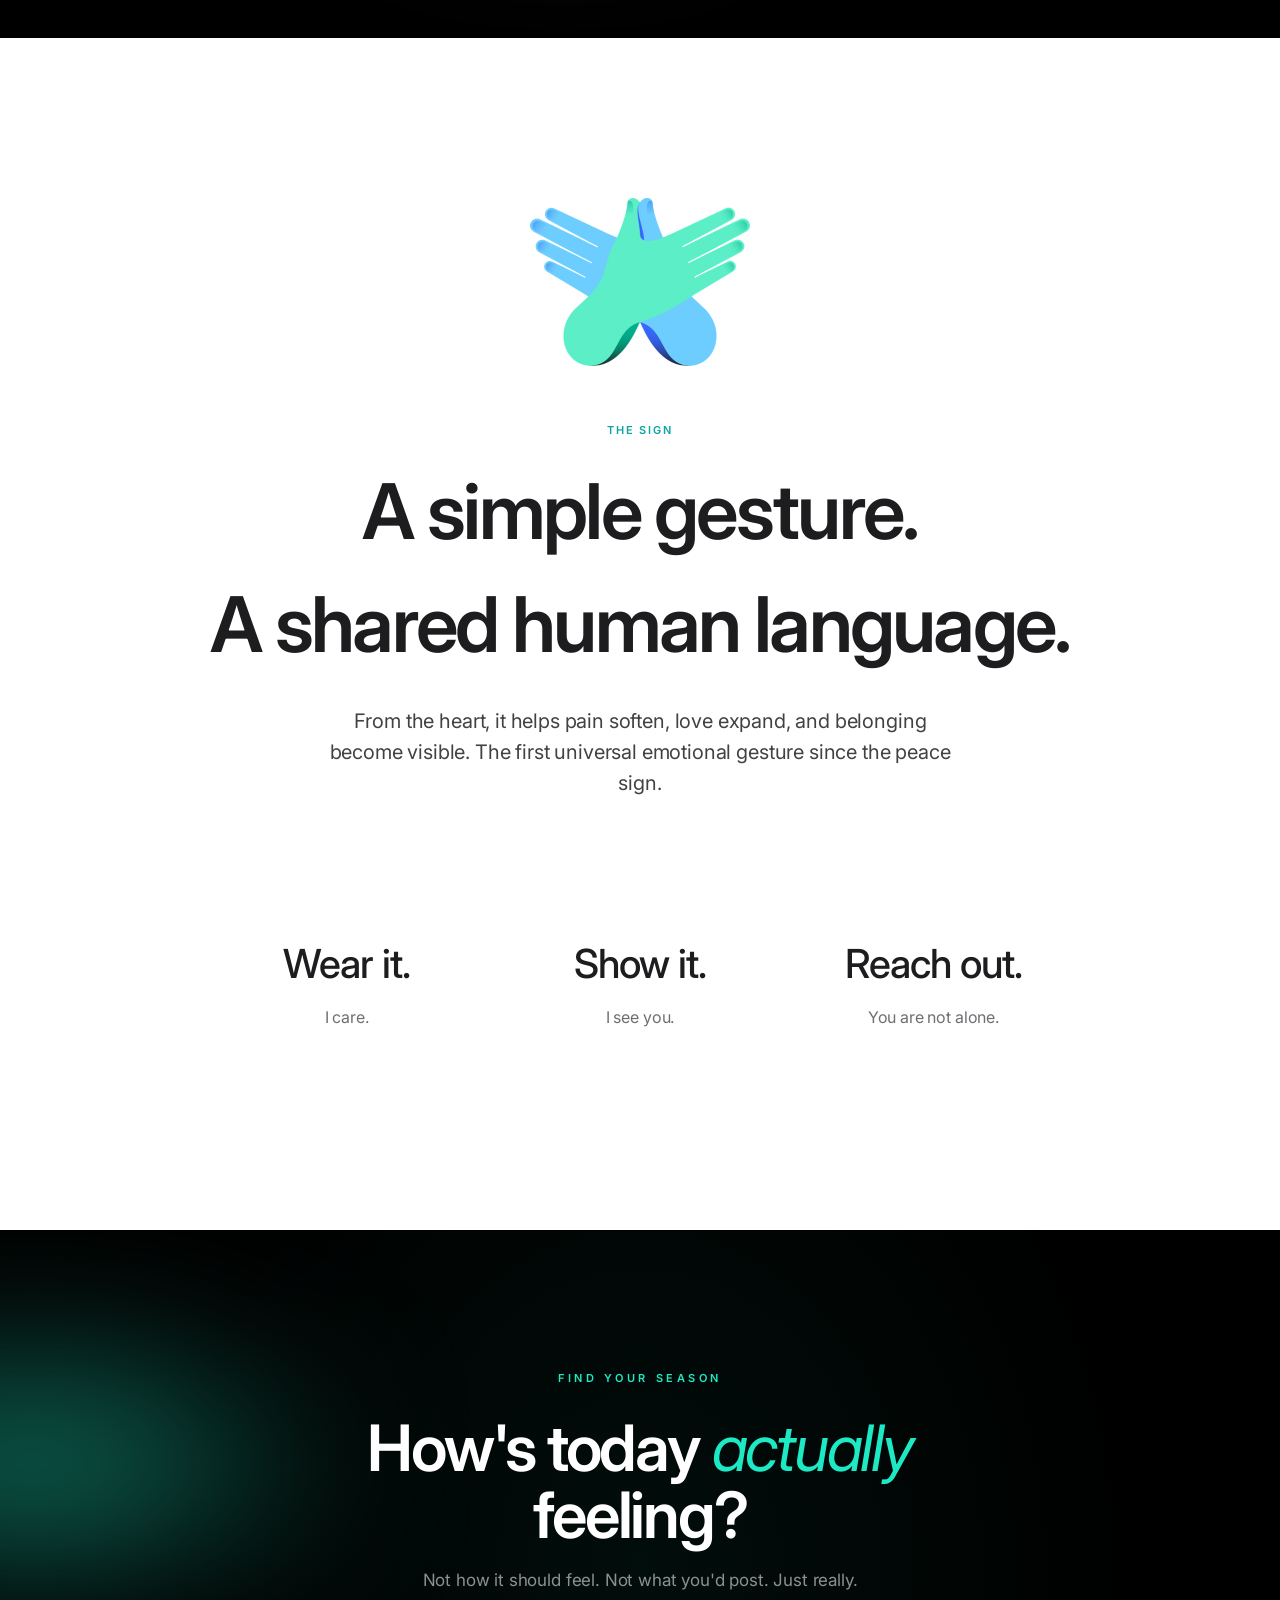
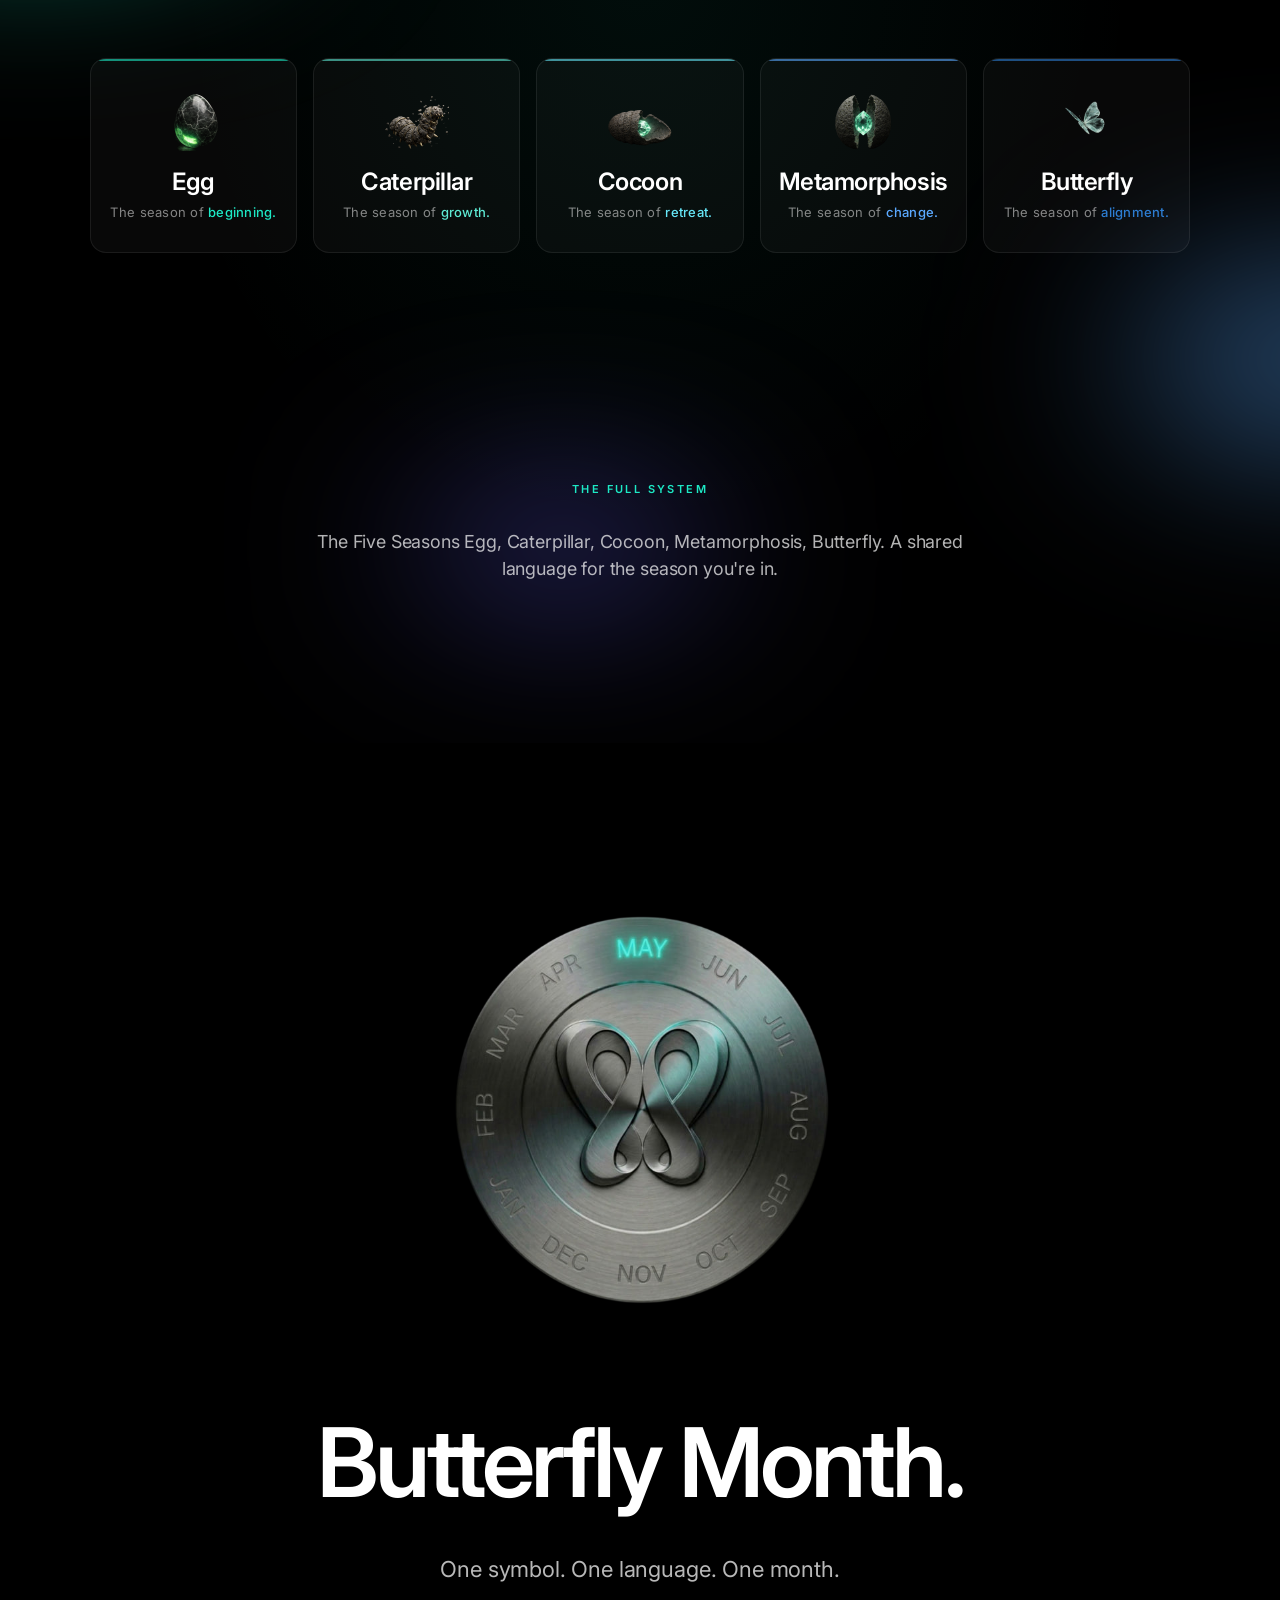
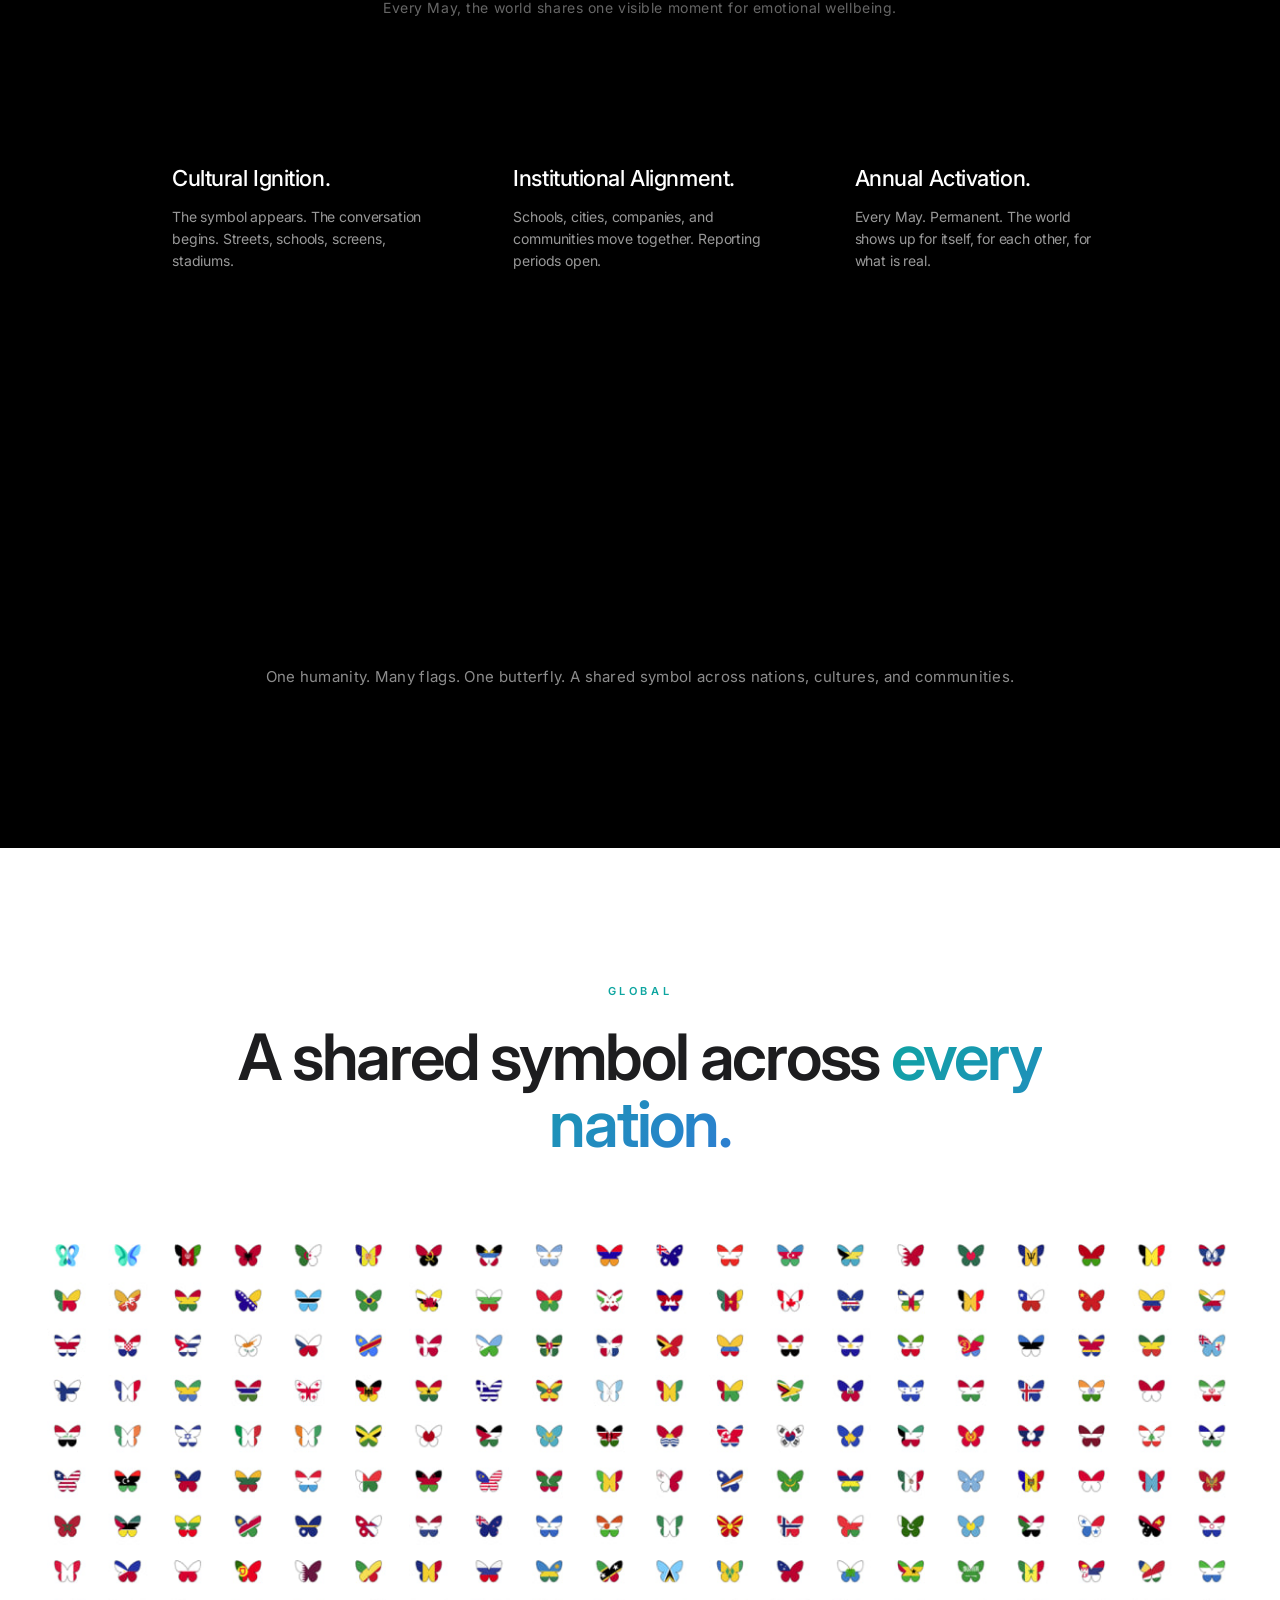
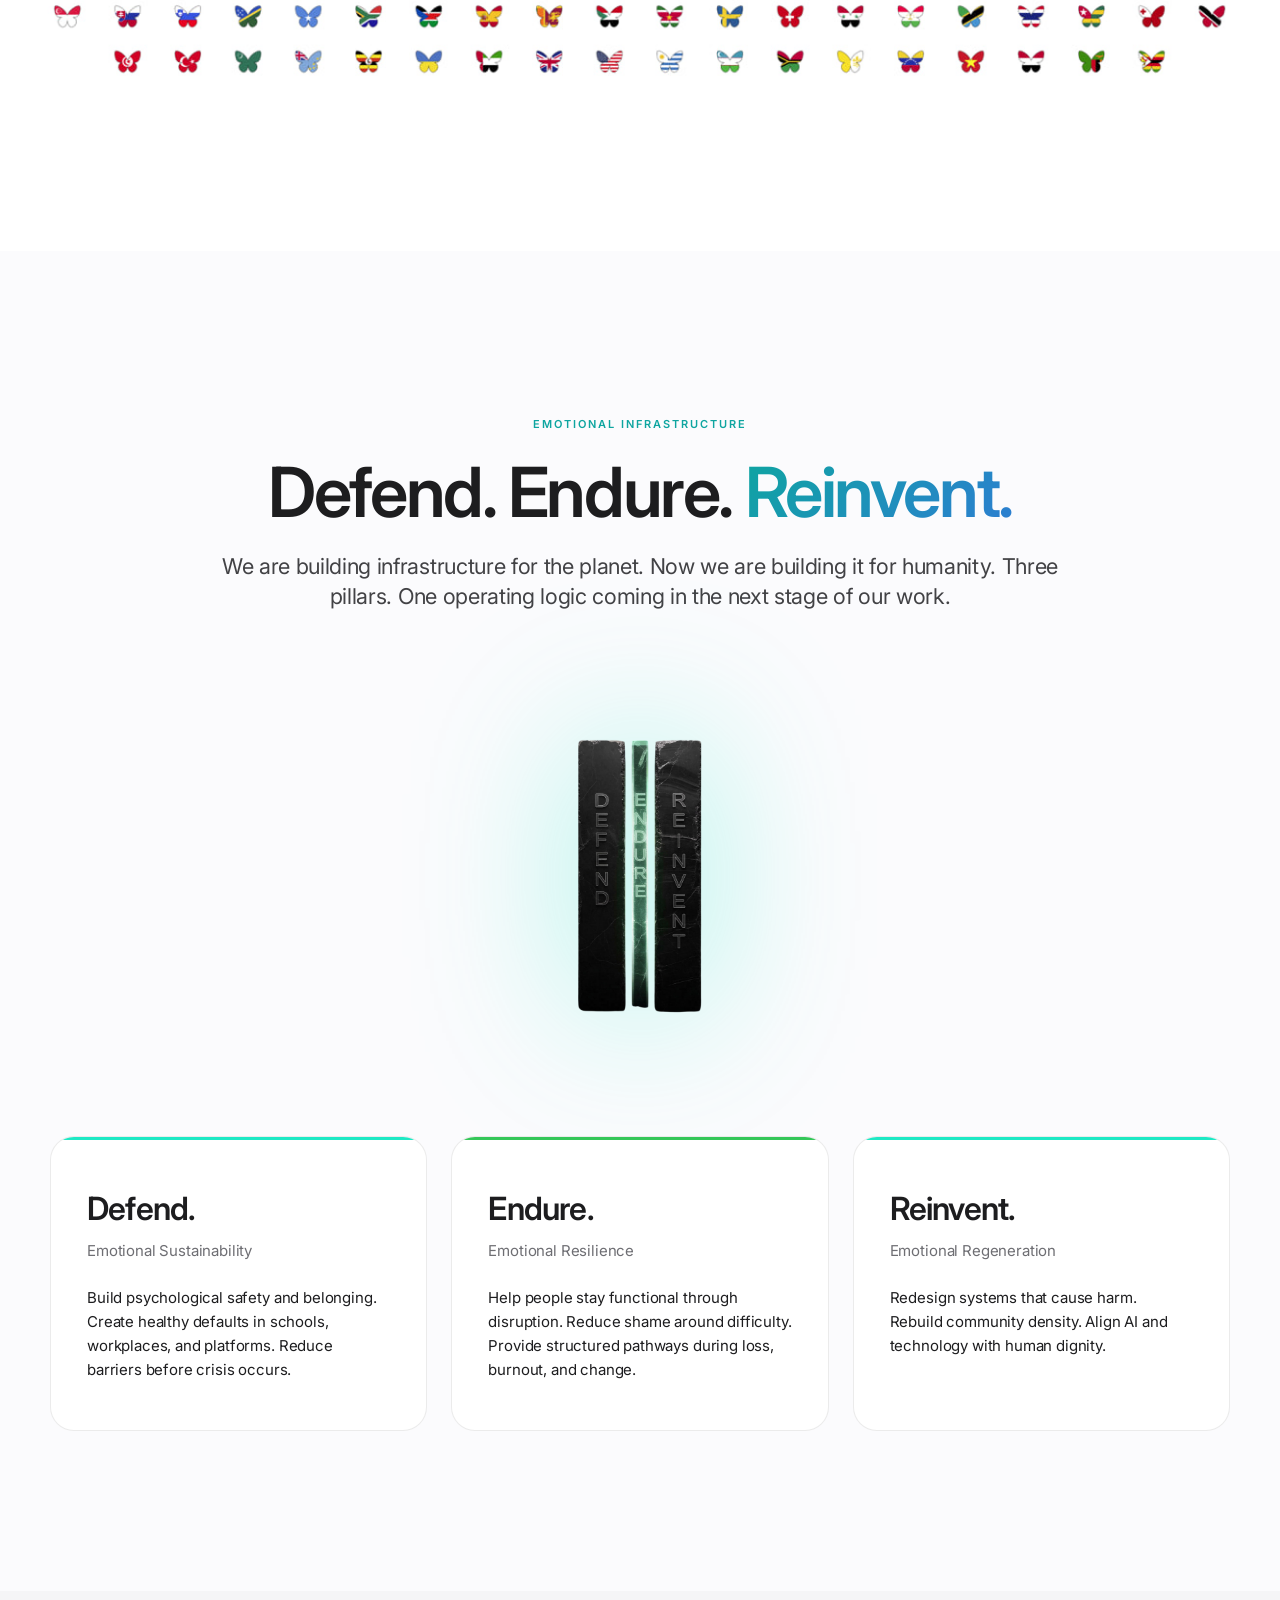
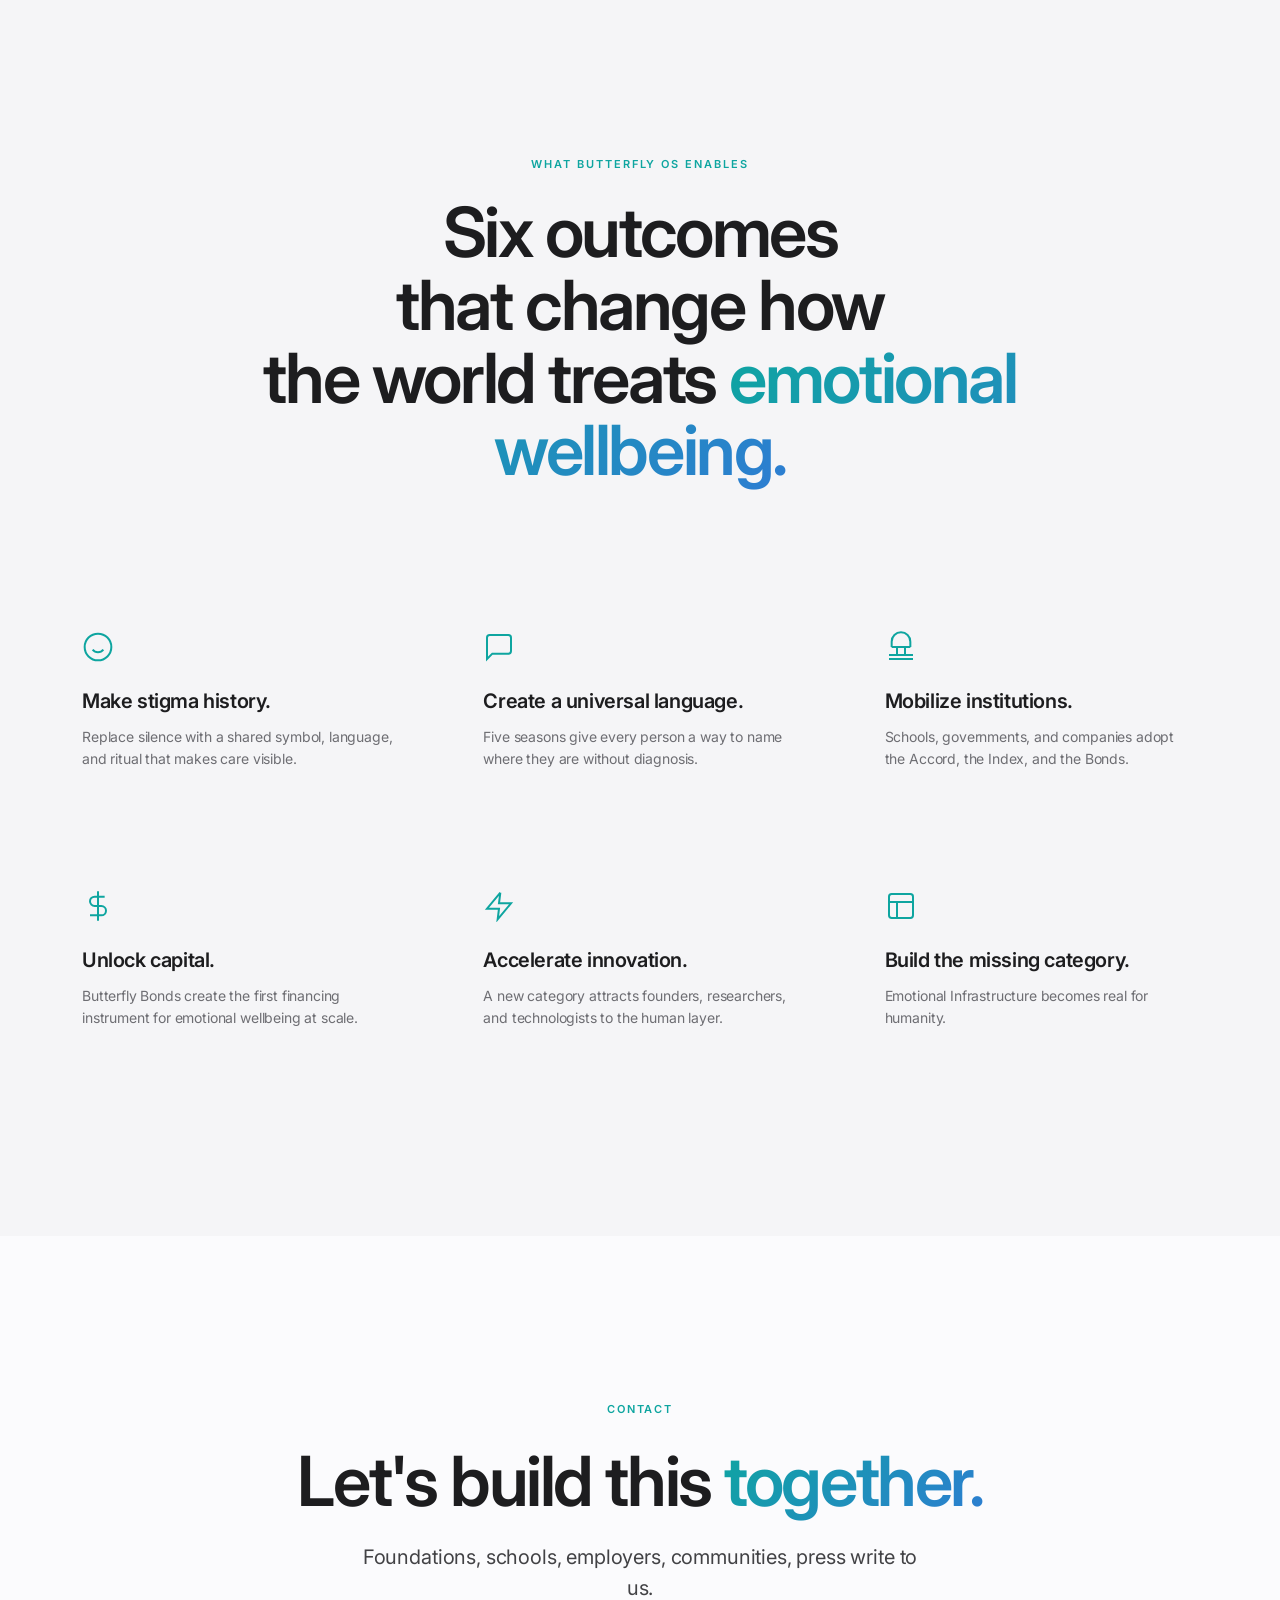
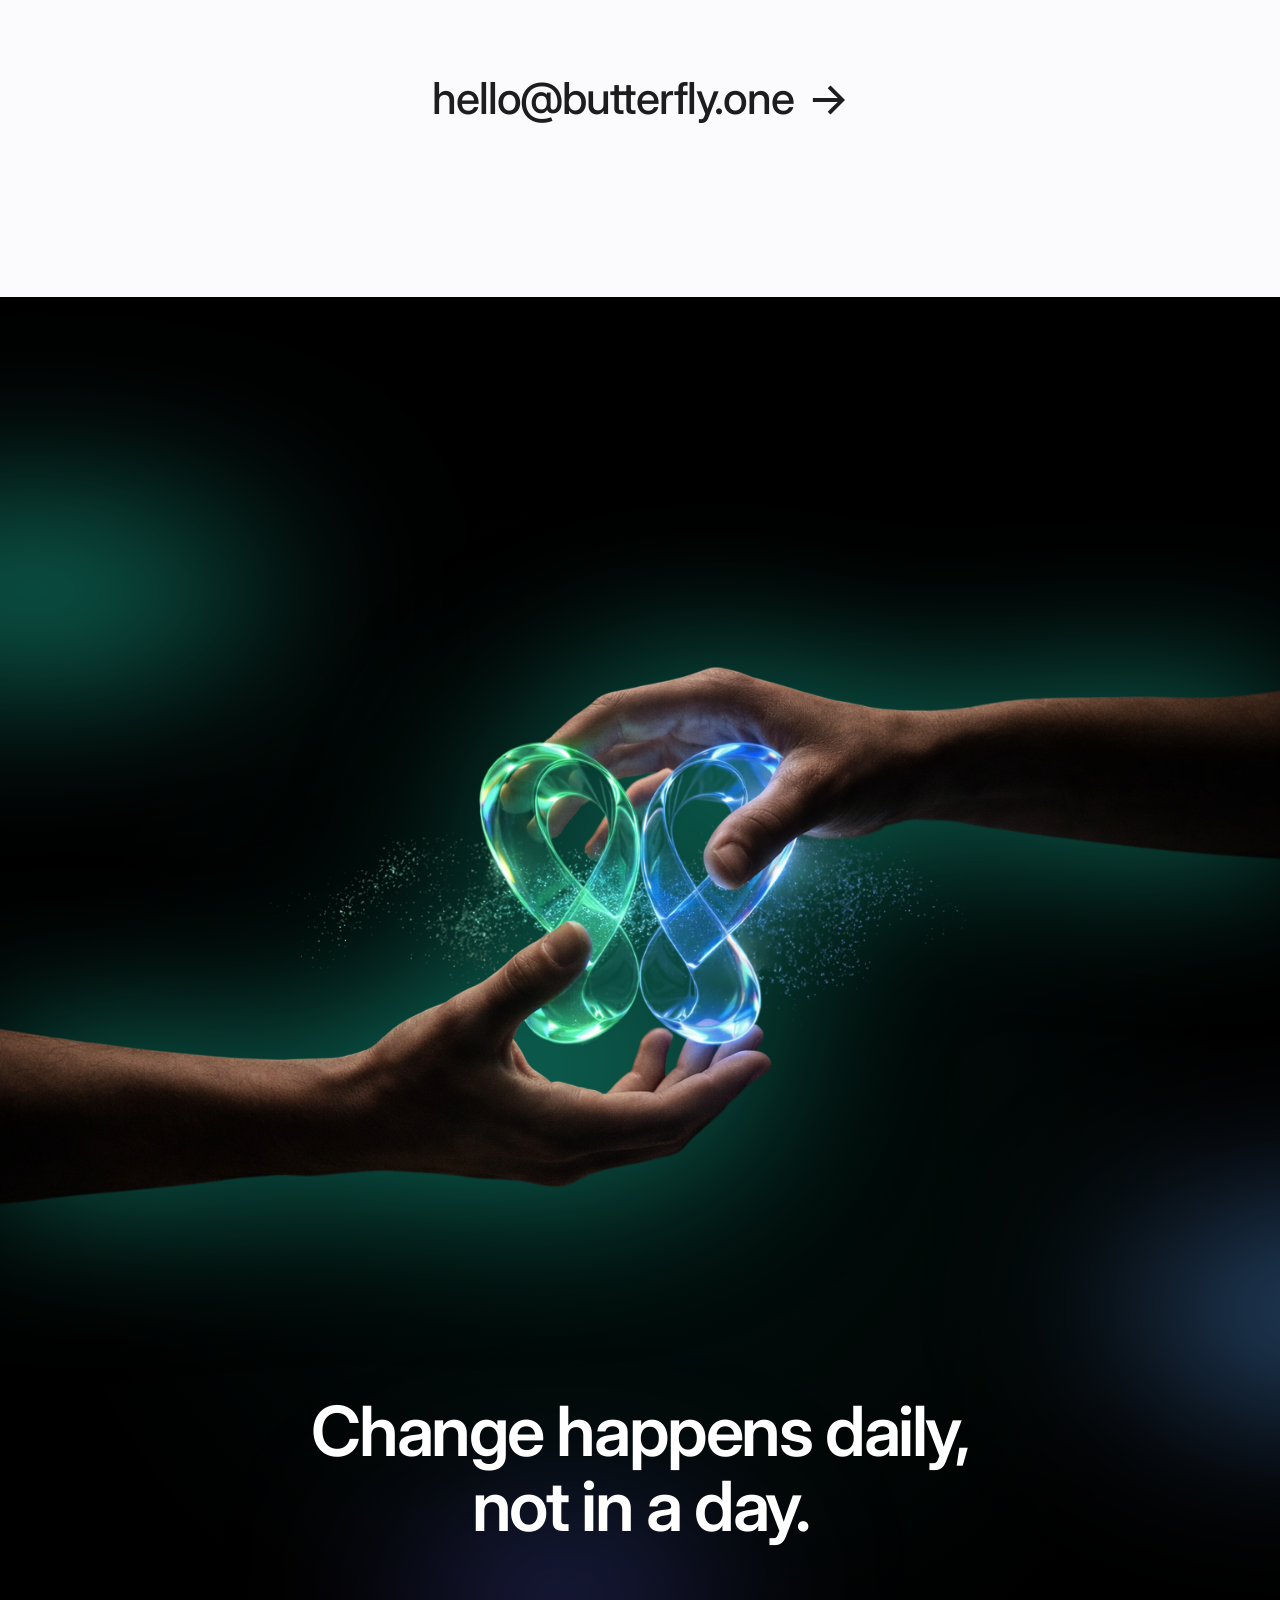
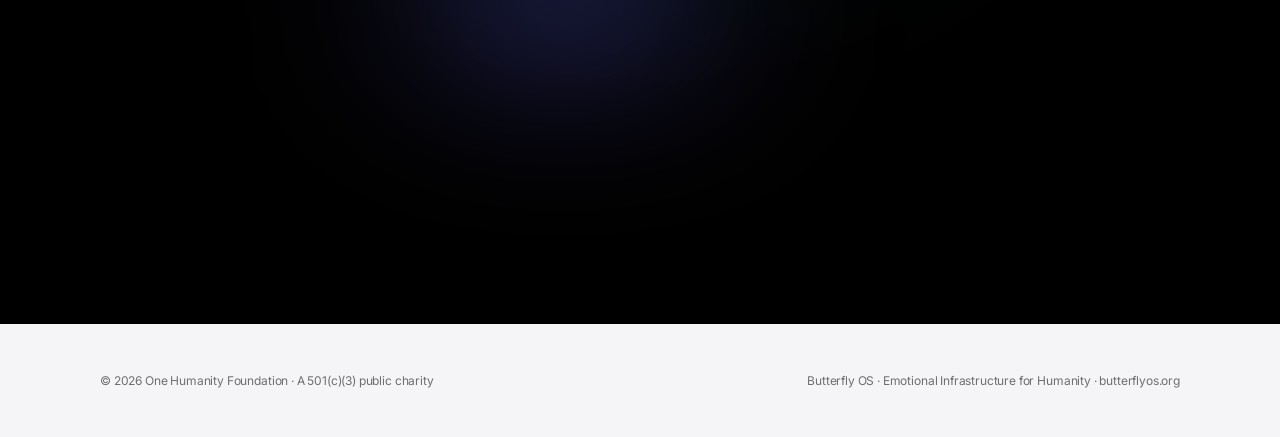
==== commit 4963db8b: "Institutional viz — fluid culture pours into solid infrastructure Built the two-layer animation matc" ====
--- a/index.html
+++ b/index.html
@@ -131,16 +131,37 @@
       <div class="layer-card-viz" aria-hidden="true">
         <svg class="viz-institutional" viewBox="0 0 280 280" xmlns="http://www.w3.org/2000/svg" fill="none">
           <defs>
-            <linearGradient id="instHeart" x1="0%" y1="0%" x2="100%" y2="100%">
-              <stop offset="0%" stop-color="#1de9c5" stop-opacity="0.9"/>
-              <stop offset="100%" stop-color="#5ba9ff" stop-opacity="0.75"/>
+            <linearGradient id="instFluid" x1="0%" y1="0%" x2="100%" y2="0%">
+              <stop offset="0%" stop-color="rgba(29, 233, 197, 0)"/>
+              <stop offset="20%" stop-color="rgba(29, 233, 197, 0.85)"/>
+              <stop offset="80%" stop-color="rgba(91, 169, 255, 0.85)"/>
+              <stop offset="100%" stop-color="rgba(91, 169, 255, 0)"/>
+            </linearGradient>
+            <linearGradient id="instSolid" x1="0%" y1="0%" x2="100%" y2="0%">
+              <stop offset="0%" stop-color="#1de9c5" stop-opacity="0.95"/>
+              <stop offset="100%" stop-color="#5ba9ff" stop-opacity="0.95"/>
             </linearGradient>
           </defs>
-          <g class="inst-heart-group">
-            <!-- Soft outer glow halo behind the heart -->
-            <path class="inst-heart-glow" d="M 140 220 C 70 175, 35 130, 55 90 C 75 60, 120 60, 140 100 C 160 60, 205 60, 225 90 C 245 130, 210 175, 140 220 Z" fill="url(#instHeart)" opacity="0.35"/>
-            <!-- Main heart silhouette -->
-            <path class="inst-heart" d="M 140 220 C 70 175, 35 130, 55 90 C 75 60, 120 60, 140 100 C 160 60, 205 60, 225 90 C 245 130, 210 175, 140 220 Z" fill="url(#instHeart)" stroke="rgba(255,255,255,0.85)" stroke-width="1.5" stroke-linejoin="round"/>
+
+          <!-- TOP — Cultural fluid: flowing horizontal waves -->
+          <g class="inst-fluid" stroke-linecap="round">
+            <path class="inst-wave inst-wave-1" d="M-280 60 Q-245 45 -210 60 T-140 60 T-70 60 T0 60 T70 60 T140 60 T210 60 T280 60 T350 60 T420 60 T490 60 T560 60" stroke="url(#instFluid)" stroke-width="1.4"/>
+            <path class="inst-wave inst-wave-2" d="M-280 95 Q-245 80 -210 95 T-140 95 T-70 95 T0 95 T70 95 T140 95 T210 95 T280 95 T350 95 T420 95 T490 95 T560 95" stroke="url(#instFluid)" stroke-width="1.6"/>
+            <path class="inst-wave inst-wave-3" d="M-280 130 Q-245 120 -210 130 T-140 130 T-70 130 T0 130 T70 130 T140 130 T210 130 T280 130 T350 130 T420 130 T490 130 T560 130" stroke="url(#instFluid)" stroke-width="1.4"/>
+          </g>
+
+          <!-- MIDDLE — drips transitioning fluid to solid -->
+          <g class="inst-drips" fill="rgba(255,255,255,0.85)">
+            <circle class="inst-drip inst-drip-1" cx="70" cy="142" r="2"/>
+            <circle class="inst-drip inst-drip-2" cx="140" cy="142" r="2"/>
+            <circle class="inst-drip inst-drip-3" cx="210" cy="142" r="2"/>
+          </g>
+
+          <!-- BOTTOM — Institutional structure: solidified bars -->
+          <g class="inst-solid">
+            <rect class="inst-bar inst-bar-1" x="40" y="178" width="200" height="6" rx="3" fill="url(#instSolid)"/>
+            <rect class="inst-bar inst-bar-2" x="40" y="198" width="170" height="6" rx="3" fill="url(#instSolid)"/>
+            <rect class="inst-bar inst-bar-3" x="40" y="218" width="140" height="6" rx="3" fill="url(#instSolid)"/>
           </g>
         </svg>
       </div>
--- a/butterfly-os.css
+++ b/butterfly-os.css
@@ -730,69 +730,129 @@
   opacity: 1;
 }
 
-/* Institutional — heart silhouette, beating like a heartbeat.
-   Universal symbol of emotion / care, immediately readable as
-   "emotional infrastructure" without abstract interpretation. */
-
-.viz-institutional .inst-heart-group {
-  transform-origin: 140px 145px;
-}
-.viz-institutional .inst-heart,
-.viz-institutional .inst-heart-glow {
-  transform-origin: 140px 145px;
-  transform-box: view-box;
-}
-.viz-institutional .inst-heart-group {
+/* Institutional — fluid pours into solid form.
+   Top: cultural waves flowing horizontally (the symbol is alive,
+   in motion). Middle: drips transitioning fluid into solid.
+   Bottom: institutional structure (bars) solidifying.
+   Visualizes the philosophical progression — culture flows first,
+   infrastructure solidifies after. */
+
+.viz-institutional {
+  overflow: hidden;
+}
+
+/* Initial states */
+.viz-institutional .inst-wave {
   opacity: 0;
-  transform: scale(0.6);
+  will-change: transform, opacity;
+}
+.viz-institutional .inst-drip {
+  opacity: 0;
+}
+.viz-institutional .inst-bar {
+  transform: scaleX(0);
+  transform-origin: left center;
   transform-box: fill-box;
 }
-
-.architecture-stack.in .viz-institutional .inst-heart-group {
+.viz-institutional .inst-bar-1 {
+  --bar-rest: 0.95;
+}
+.viz-institutional .inst-bar-2 {
+  --bar-rest: 0.78;
+}
+.viz-institutional .inst-bar-3 {
+  --bar-rest: 0.6;
+}
+
+/* Top — fluid waves flow continuously leftward, seamless because
+   wavelength 70 divides translation 280 evenly. */
+.architecture-stack.in .viz-institutional .inst-wave-1 {
   animation:
-    instHeartAppear 0.9s 0.3s cubic-bezier(0.34, 1.56, 0.64, 1) forwards,
-    instHeartBeat 1.4s 1.4s ease-in-out infinite;
-}
-.architecture-stack.in .viz-institutional .inst-heart-glow {
-  animation: instHeartGlow 1.4s 1.4s ease-in-out infinite;
-}
-
-@keyframes instHeartAppear {
+    instWaveAppear 1s 0.4s ease forwards,
+    instWaveFlow 11s 0.4s linear infinite;
+}
+.architecture-stack.in .viz-institutional .inst-wave-2 {
+  animation:
+    instWaveAppear 1s 0.6s ease forwards,
+    instWaveFlow 9s 0.6s linear infinite;
+}
+.architecture-stack.in .viz-institutional .inst-wave-3 {
+  animation:
+    instWaveAppear 1s 0.8s ease forwards,
+    instWaveFlow 13s 0.8s linear infinite;
+}
+
+/* Bottom — bars settle into place as the waves above flow,
+   then continuously pulse like a steady heartbeat of structure. */
+.architecture-stack.in .viz-institutional .inst-bar-1 {
+  animation:
+    instBarSettle 1s 1.5s cubic-bezier(0.22, 1, 0.36, 1) forwards,
+    instBarPulse 4s 3.2s ease-in-out infinite;
+}
+.architecture-stack.in .viz-institutional .inst-bar-2 {
+  animation:
+    instBarSettle 1s 1.7s cubic-bezier(0.22, 1, 0.36, 1) forwards,
+    instBarPulse 4s 3.6s ease-in-out infinite;
+}
+.architecture-stack.in .viz-institutional .inst-bar-3 {
+  animation:
+    instBarSettle 1s 1.9s cubic-bezier(0.22, 1, 0.36, 1) forwards,
+    instBarPulse 4s 4s ease-in-out infinite;
+}
+
+/* Middle — drips fall periodically from waves toward bars,
+   visualizing the pour. Three desynced loops so a drip is
+   always in flight somewhere across the width. */
+.architecture-stack.in .viz-institutional .inst-drip-1 {
+  animation: instDripFall 3.2s 2.6s ease-in-out infinite;
+}
+.architecture-stack.in .viz-institutional .inst-drip-2 {
+  animation: instDripFall 3.2s 3.2s ease-in-out infinite;
+}
+.architecture-stack.in .viz-institutional .inst-drip-3 {
+  animation: instDripFall 3.2s 3.8s ease-in-out infinite;
+}
+
+@keyframes instWaveAppear {
   to {
     opacity: 1;
-    transform: scale(1);
-  }
-}
-/* Real-heartbeat rhythm: lub-DUB-pause.
-   The double squeeze (10% and 30%) mimics the two heart sounds. */
-@keyframes instHeartBeat {
+  }
+}
+@keyframes instWaveFlow {
+  to {
+    transform: translateX(-280px);
+  }
+}
+@keyframes instBarSettle {
+  to {
+    transform: scaleX(1);
+  }
+}
+@keyframes instBarPulse {
   0%,
-  50%,
   100% {
-    transform: scale(1);
-  }
-  10% {
-    transform: scale(1.08);
+    opacity: var(--bar-rest);
+  }
+  50% {
+    opacity: calc(var(--bar-rest) * 0.55);
+  }
+}
+@keyframes instDripFall {
+  0% {
+    opacity: 0;
+    transform: translateY(-12px);
   }
   20% {
-    transform: scale(1.02);
-  }
-  30% {
-    transform: scale(1.12);
-  }
-  40% {
-    transform: scale(1);
-  }
-}
-@keyframes instHeartGlow {
-  0%,
-  50%,
+    opacity: 1;
+    transform: translateY(-2px);
+  }
+  70% {
+    opacity: 0.8;
+    transform: translateY(28px);
+  }
   100% {
-    opacity: 0.35;
-  }
-  10%,
-  30% {
-    opacity: 0.7;
+    opacity: 0;
+    transform: translateY(40px);
   }
 }
 
@@ -801,14 +861,24 @@
   .viz-cultural .cult-ring,
   .viz-cultural .cult-nodes circle,
   .viz-cultural .cult-center,
-  .viz-institutional .inst-heart-group,
-  .viz-institutional .inst-heart-glow {
+  .viz-institutional .inst-wave,
+  .viz-institutional .inst-drip,
+  .viz-institutional .inst-bar {
     opacity: 1;
     transform: none;
     animation: none !important;
   }
-  .viz-institutional .inst-heart-glow {
-    opacity: 0.35;
+  .viz-institutional .inst-bar-1 {
+    opacity: 0.95;
+  }
+  .viz-institutional .inst-bar-2 {
+    opacity: 0.78;
+  }
+  .viz-institutional .inst-bar-3 {
+    opacity: 0.6;
+  }
+  .viz-institutional .inst-drip {
+    opacity: 0.7;
   }
 }
 .architecture-stack .layer-card.cultural::after {
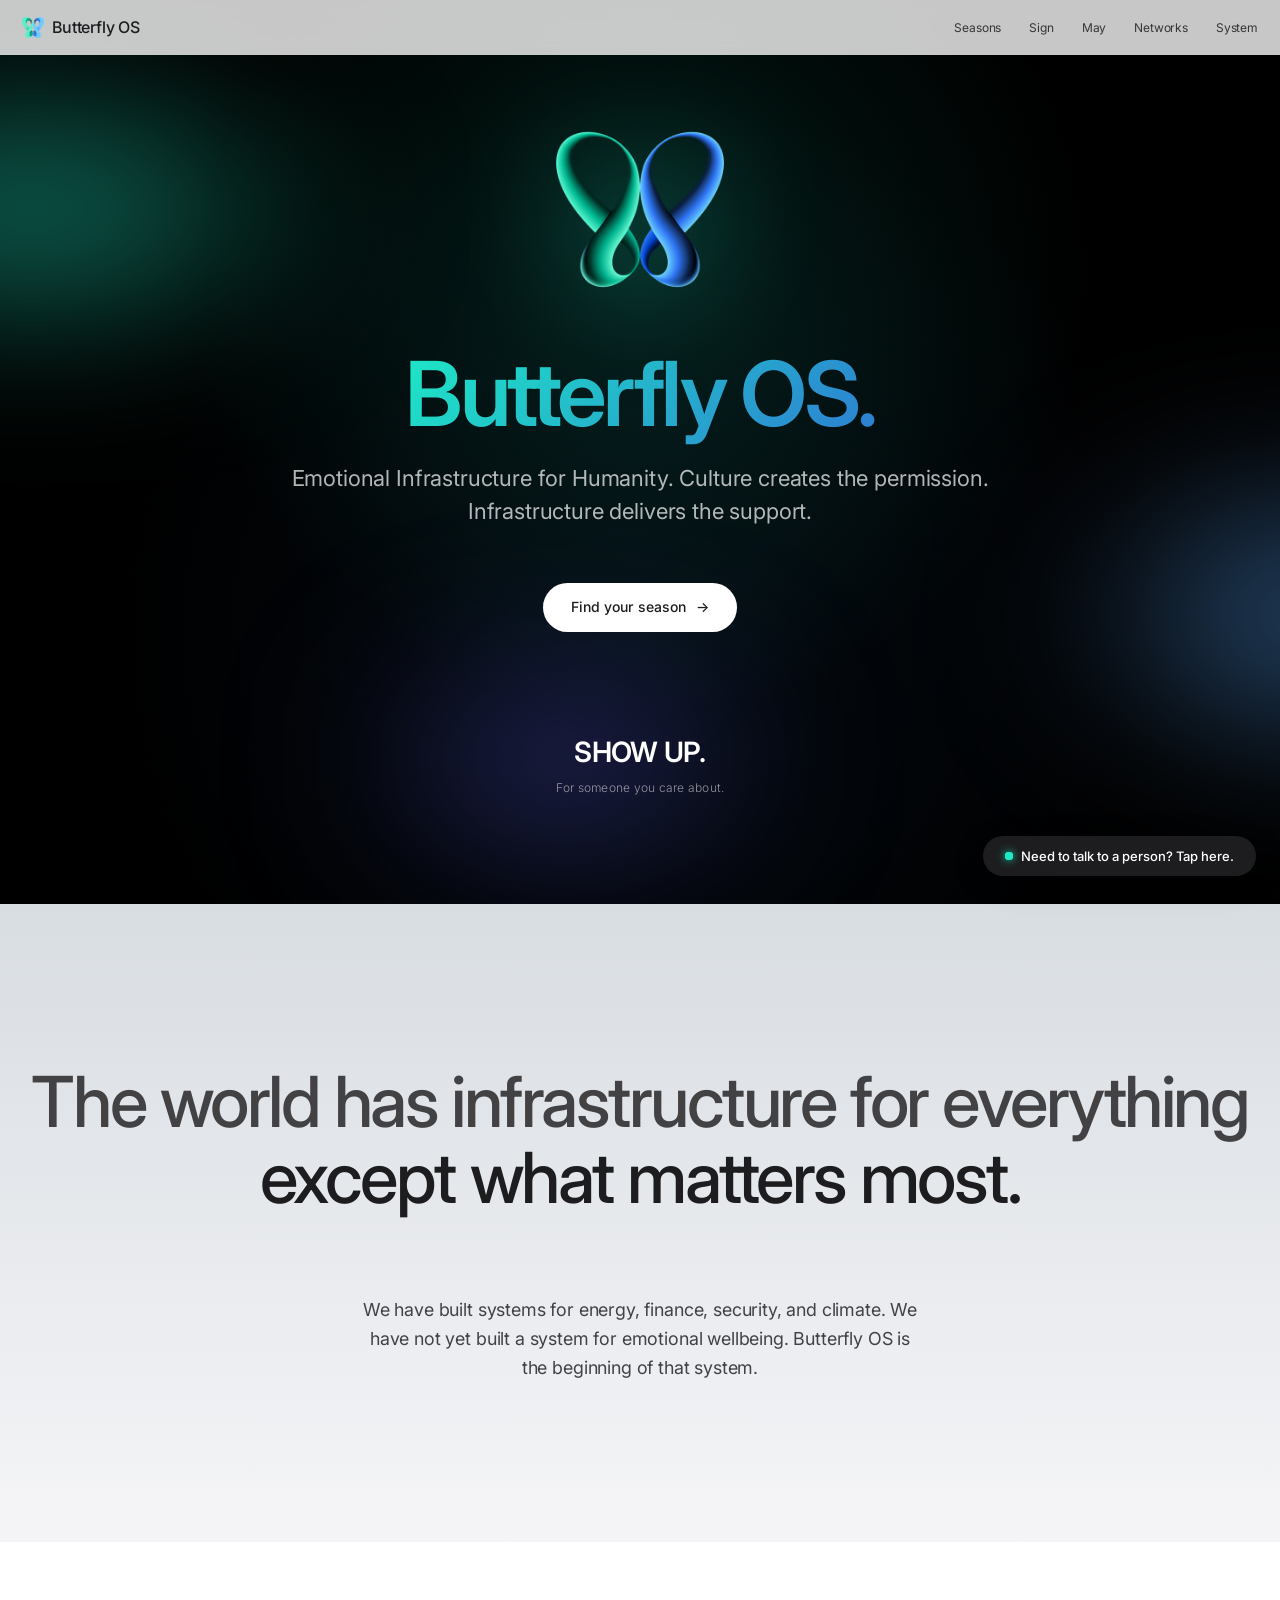
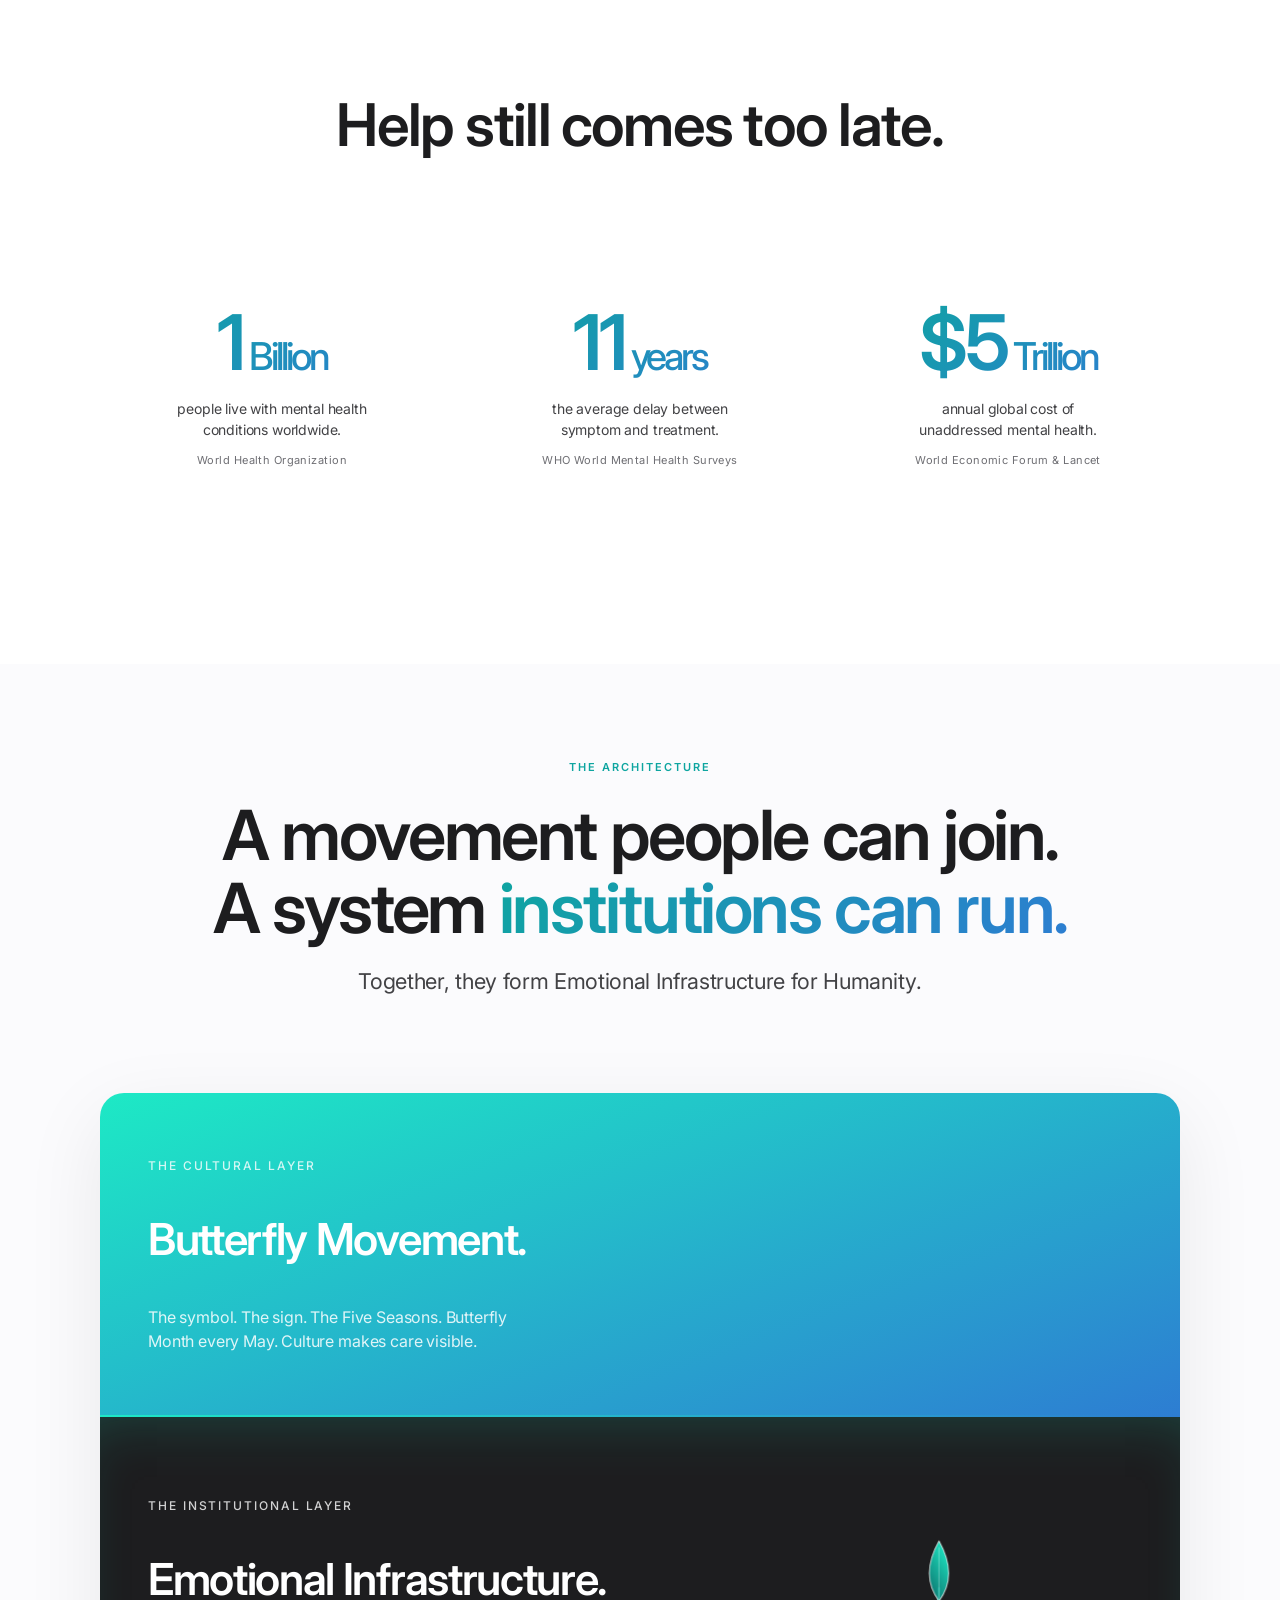
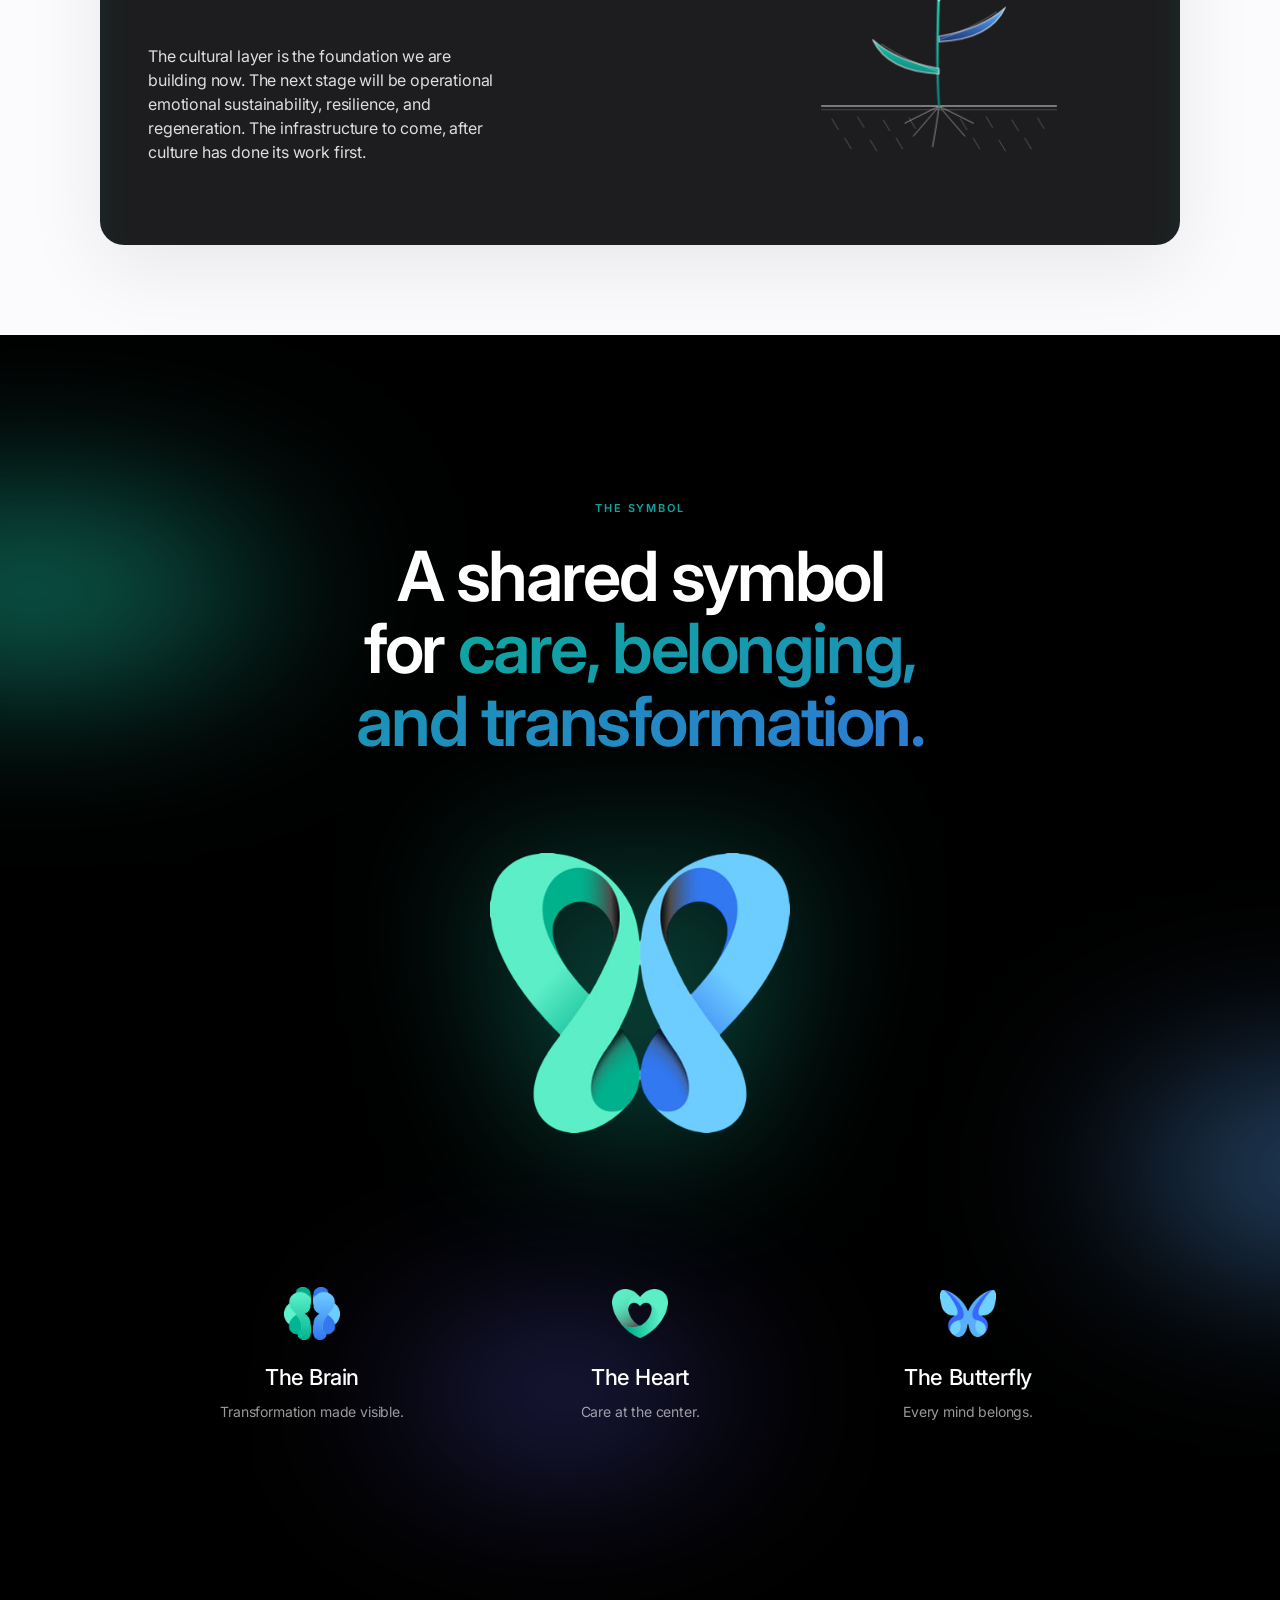
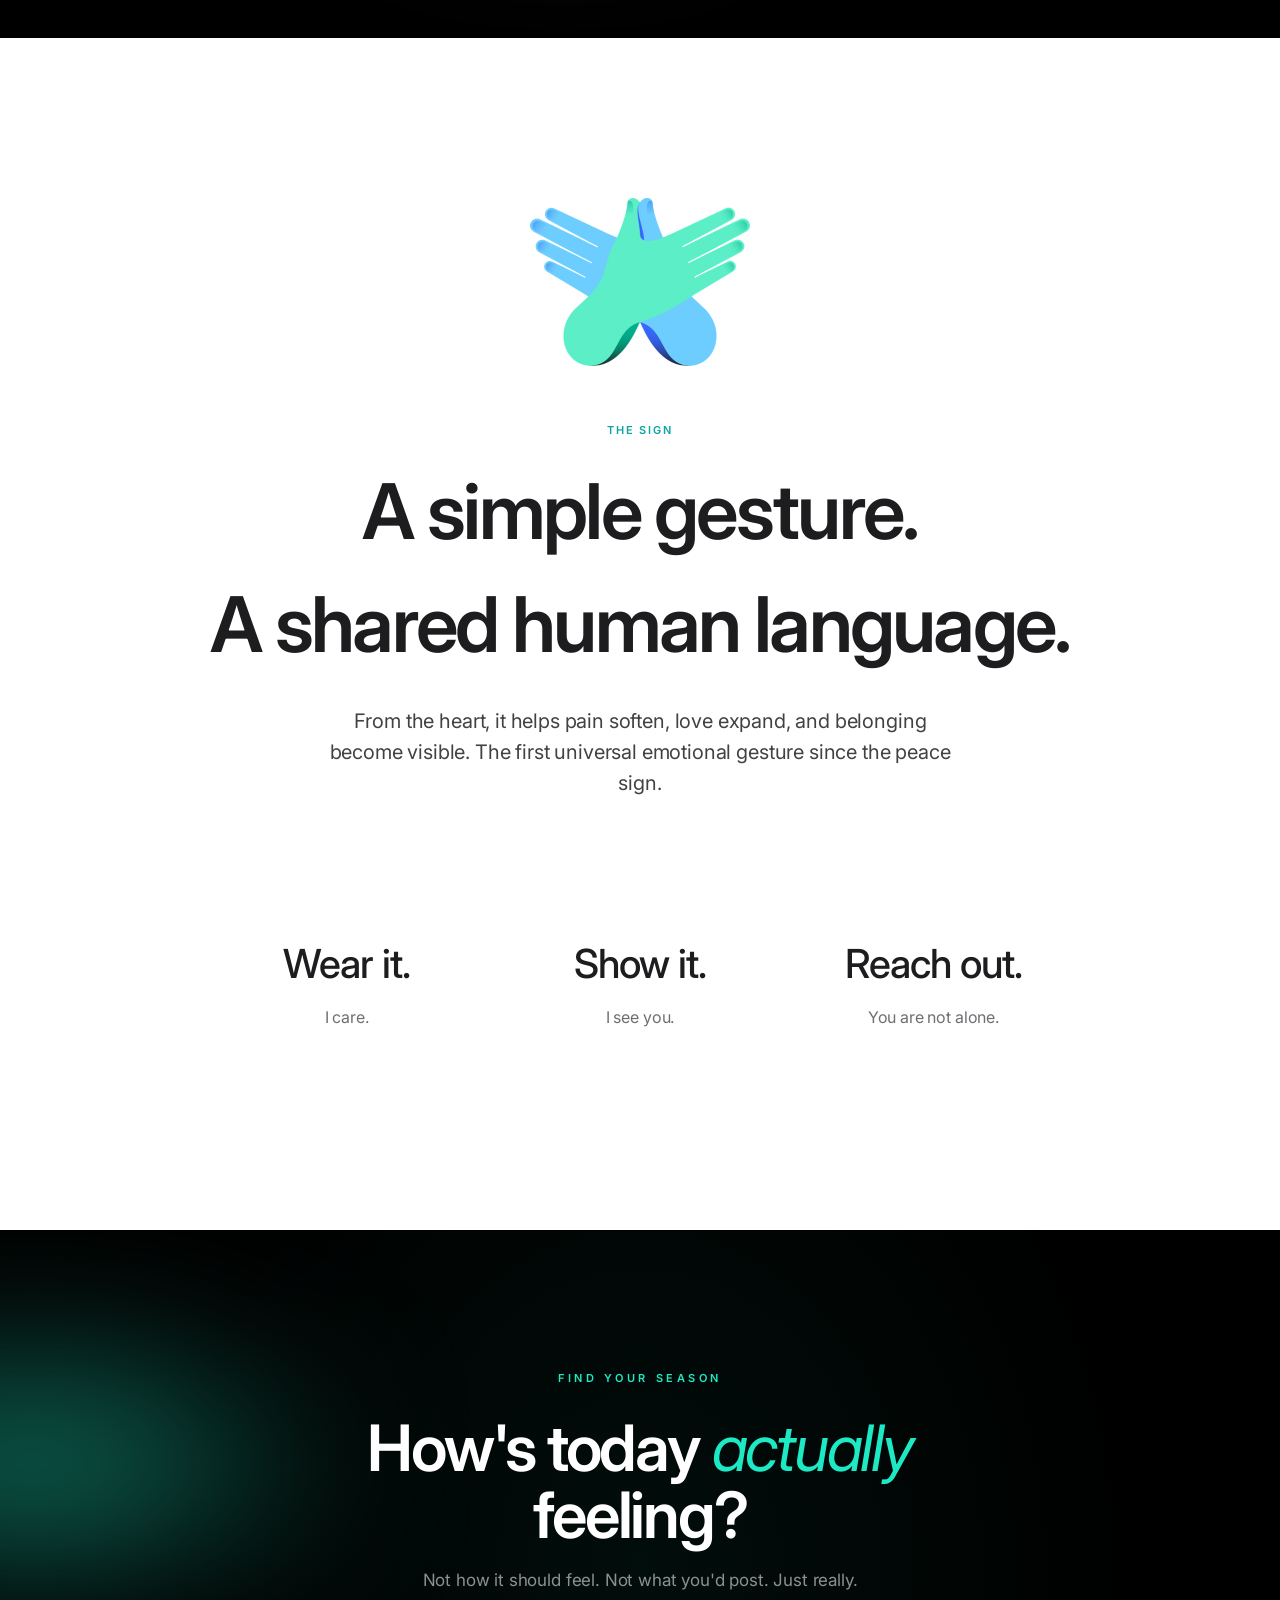
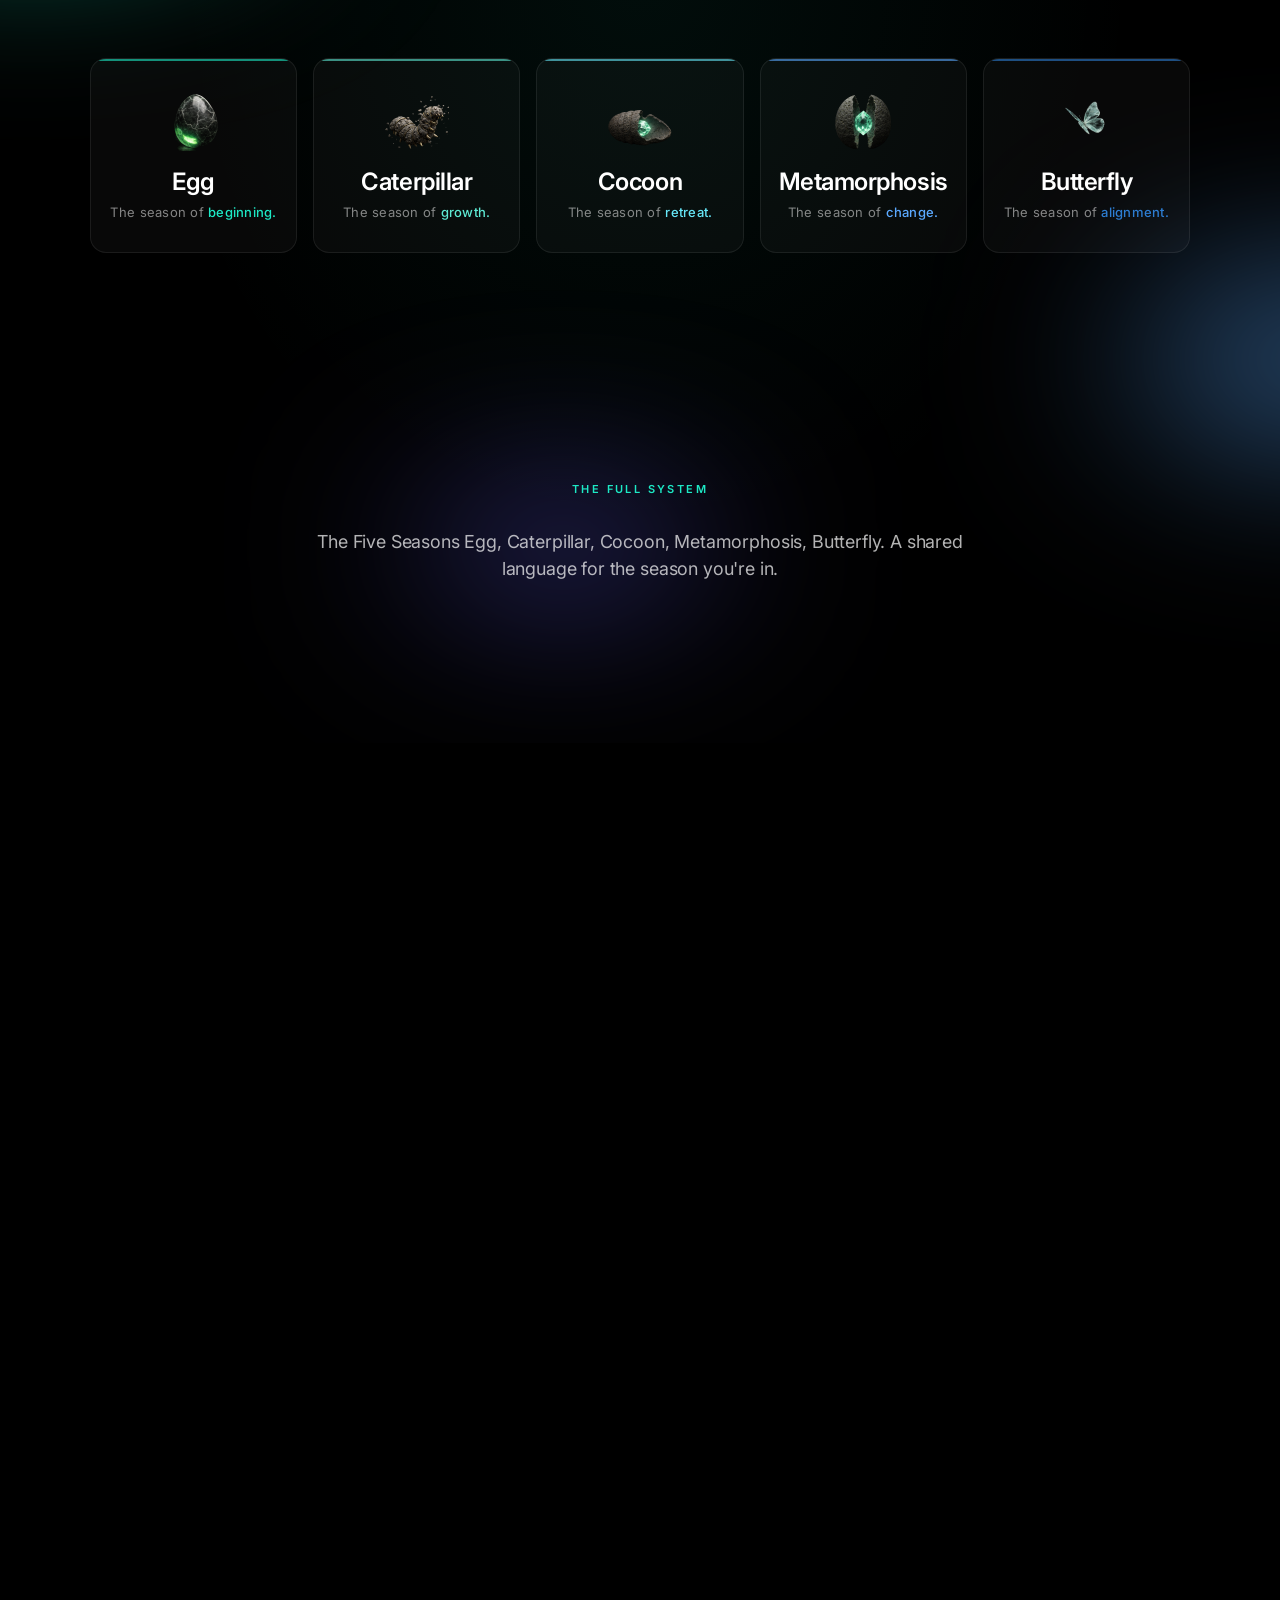
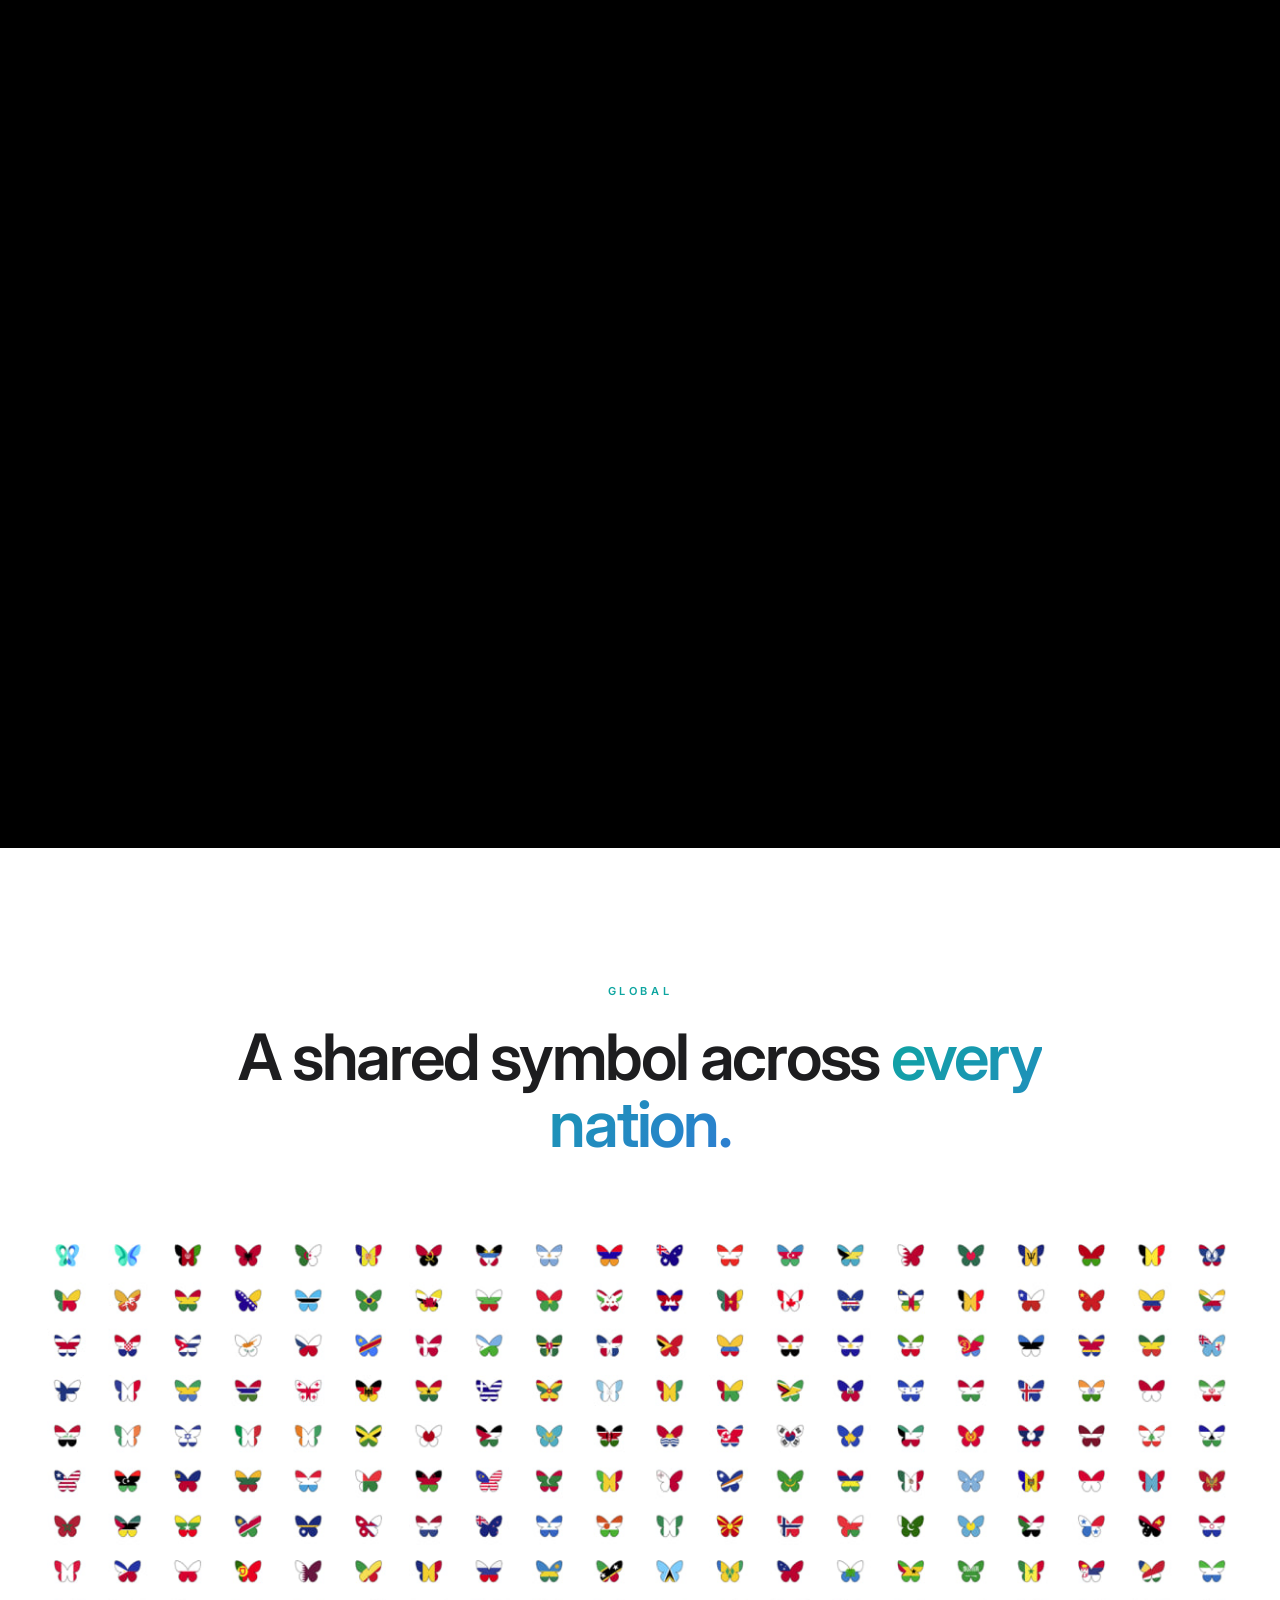
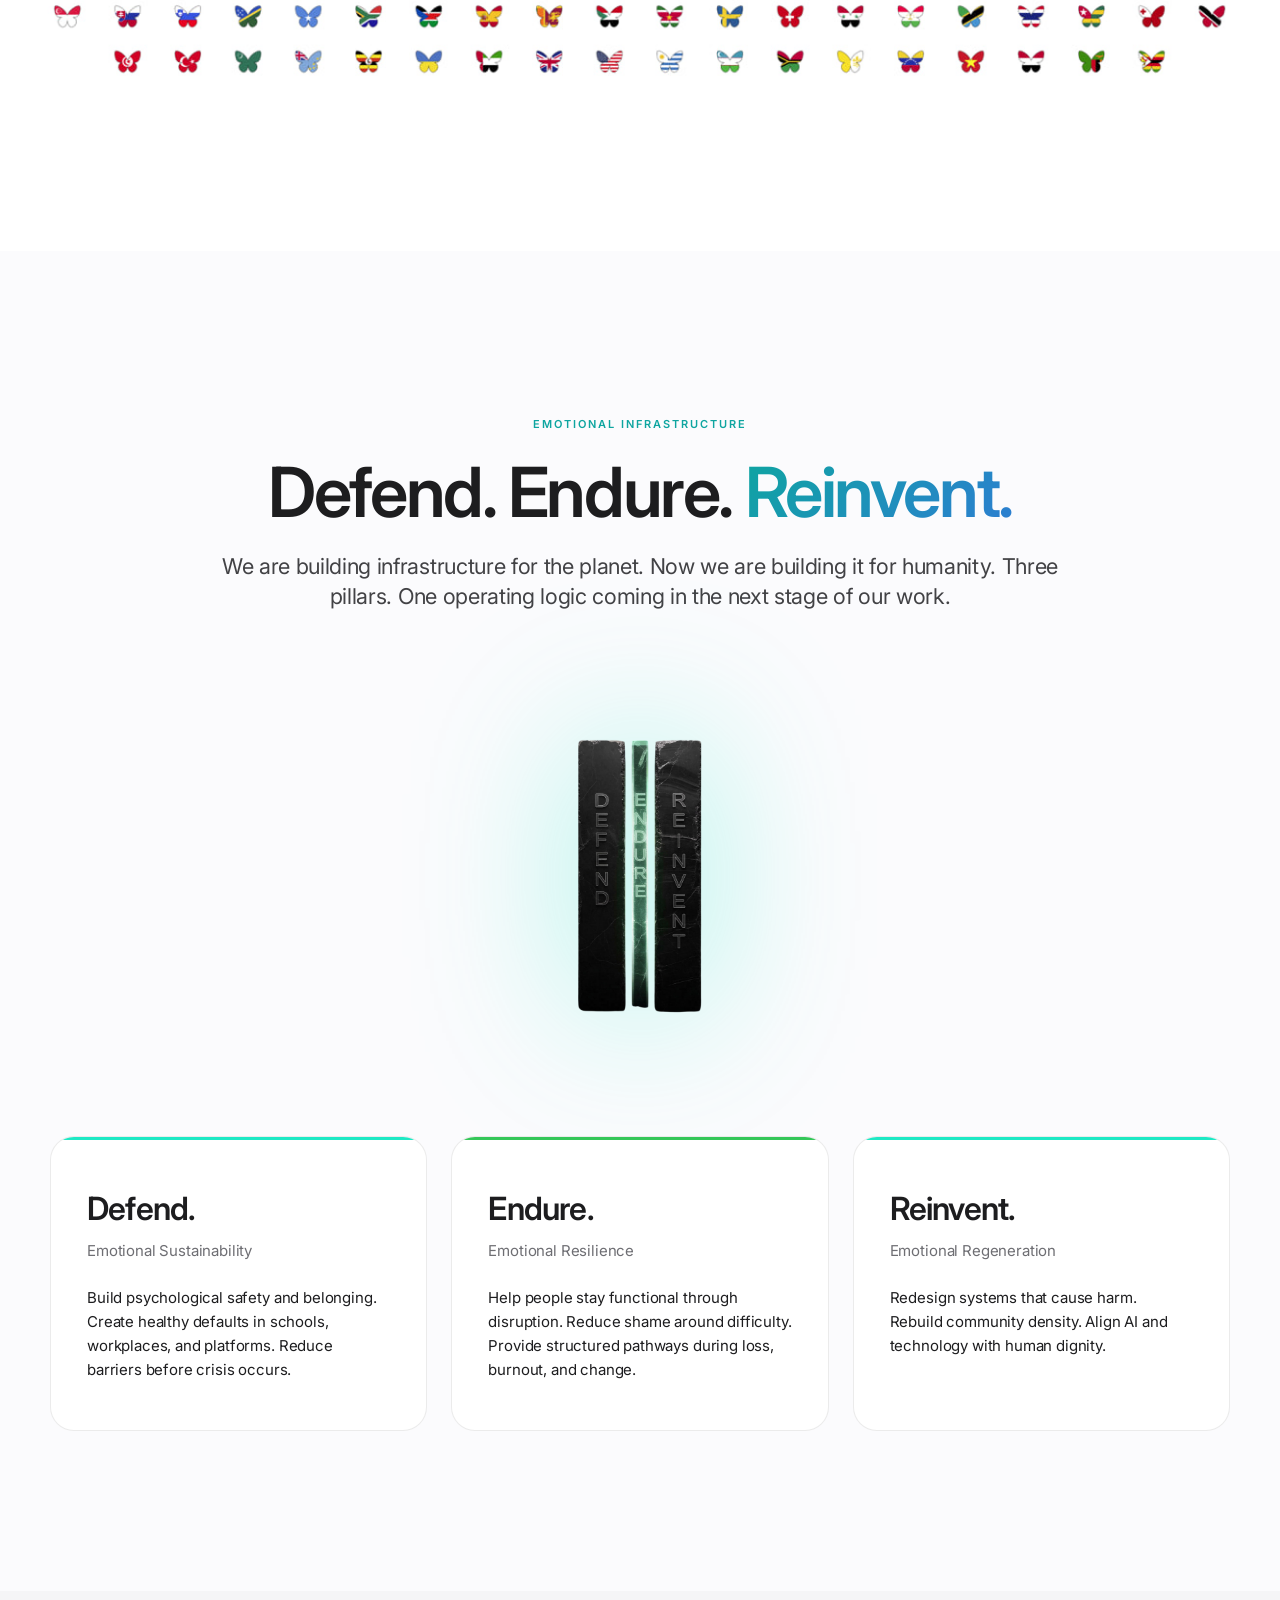
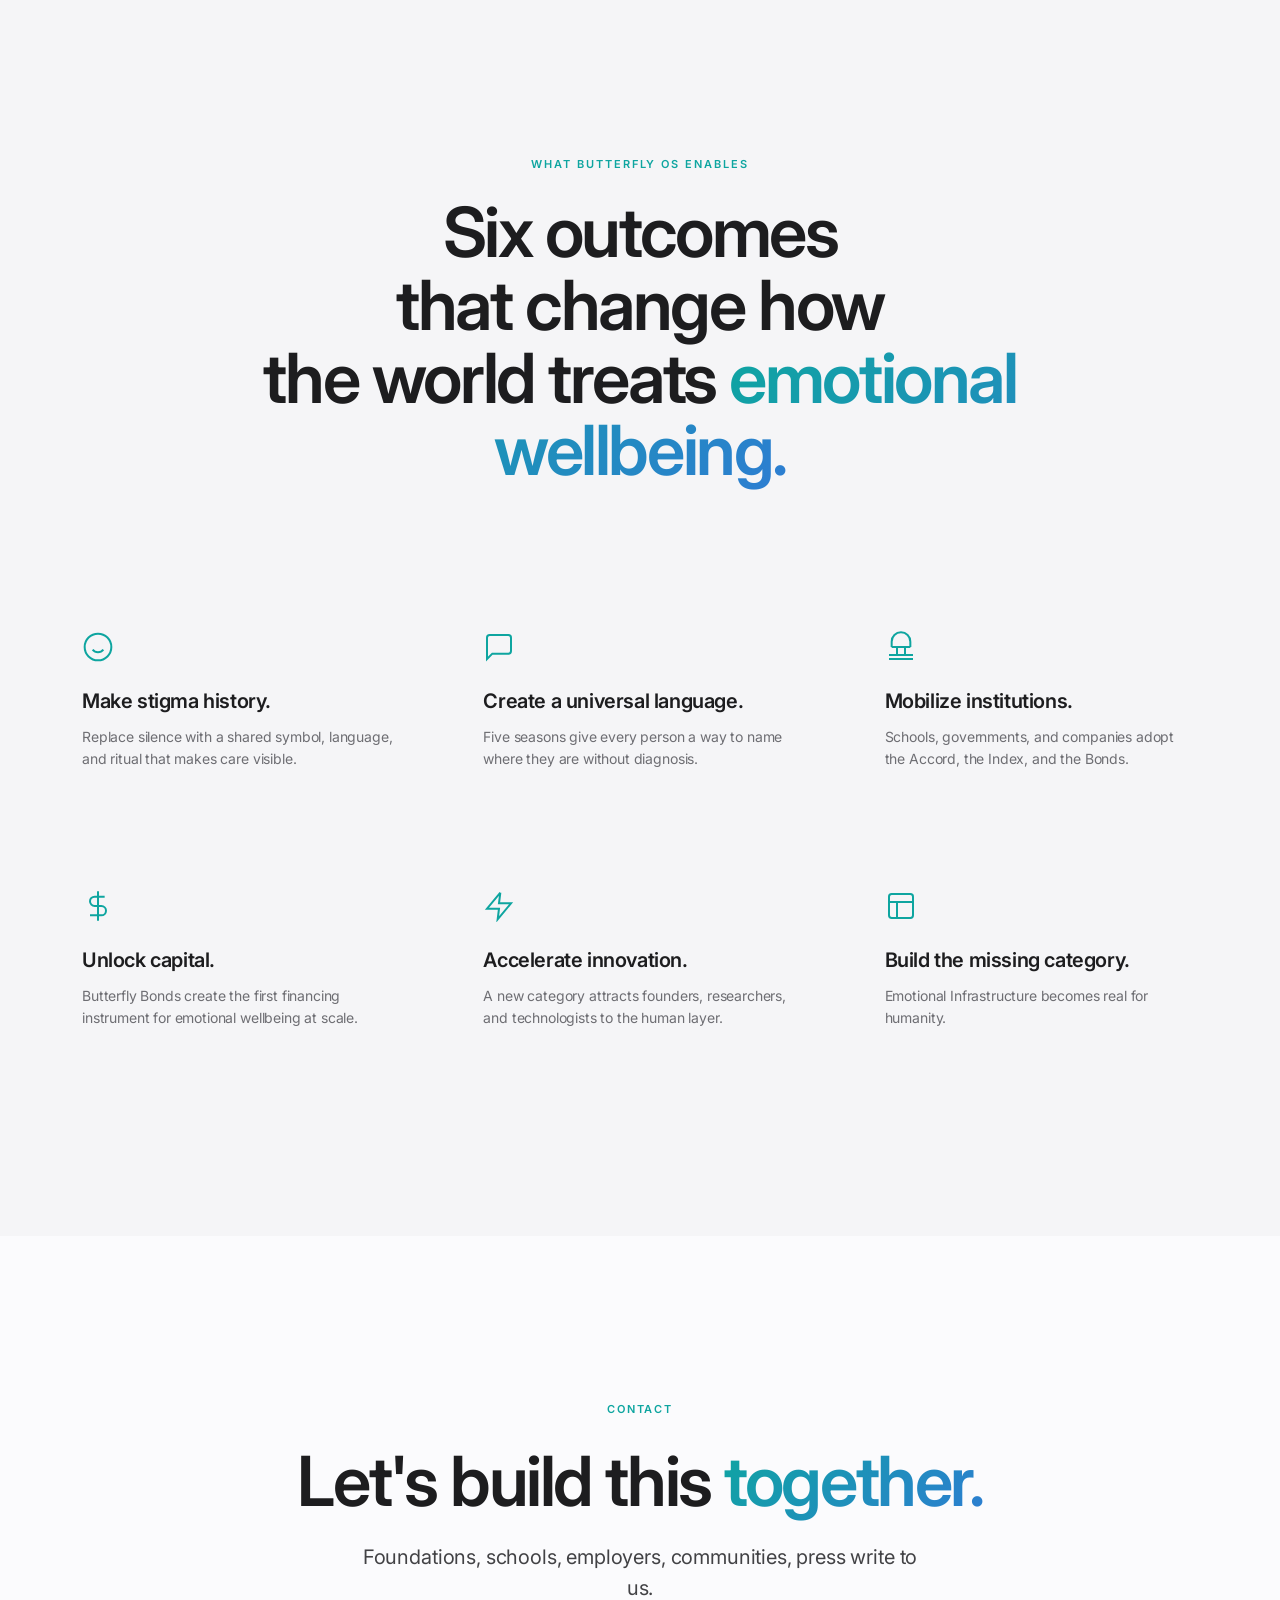
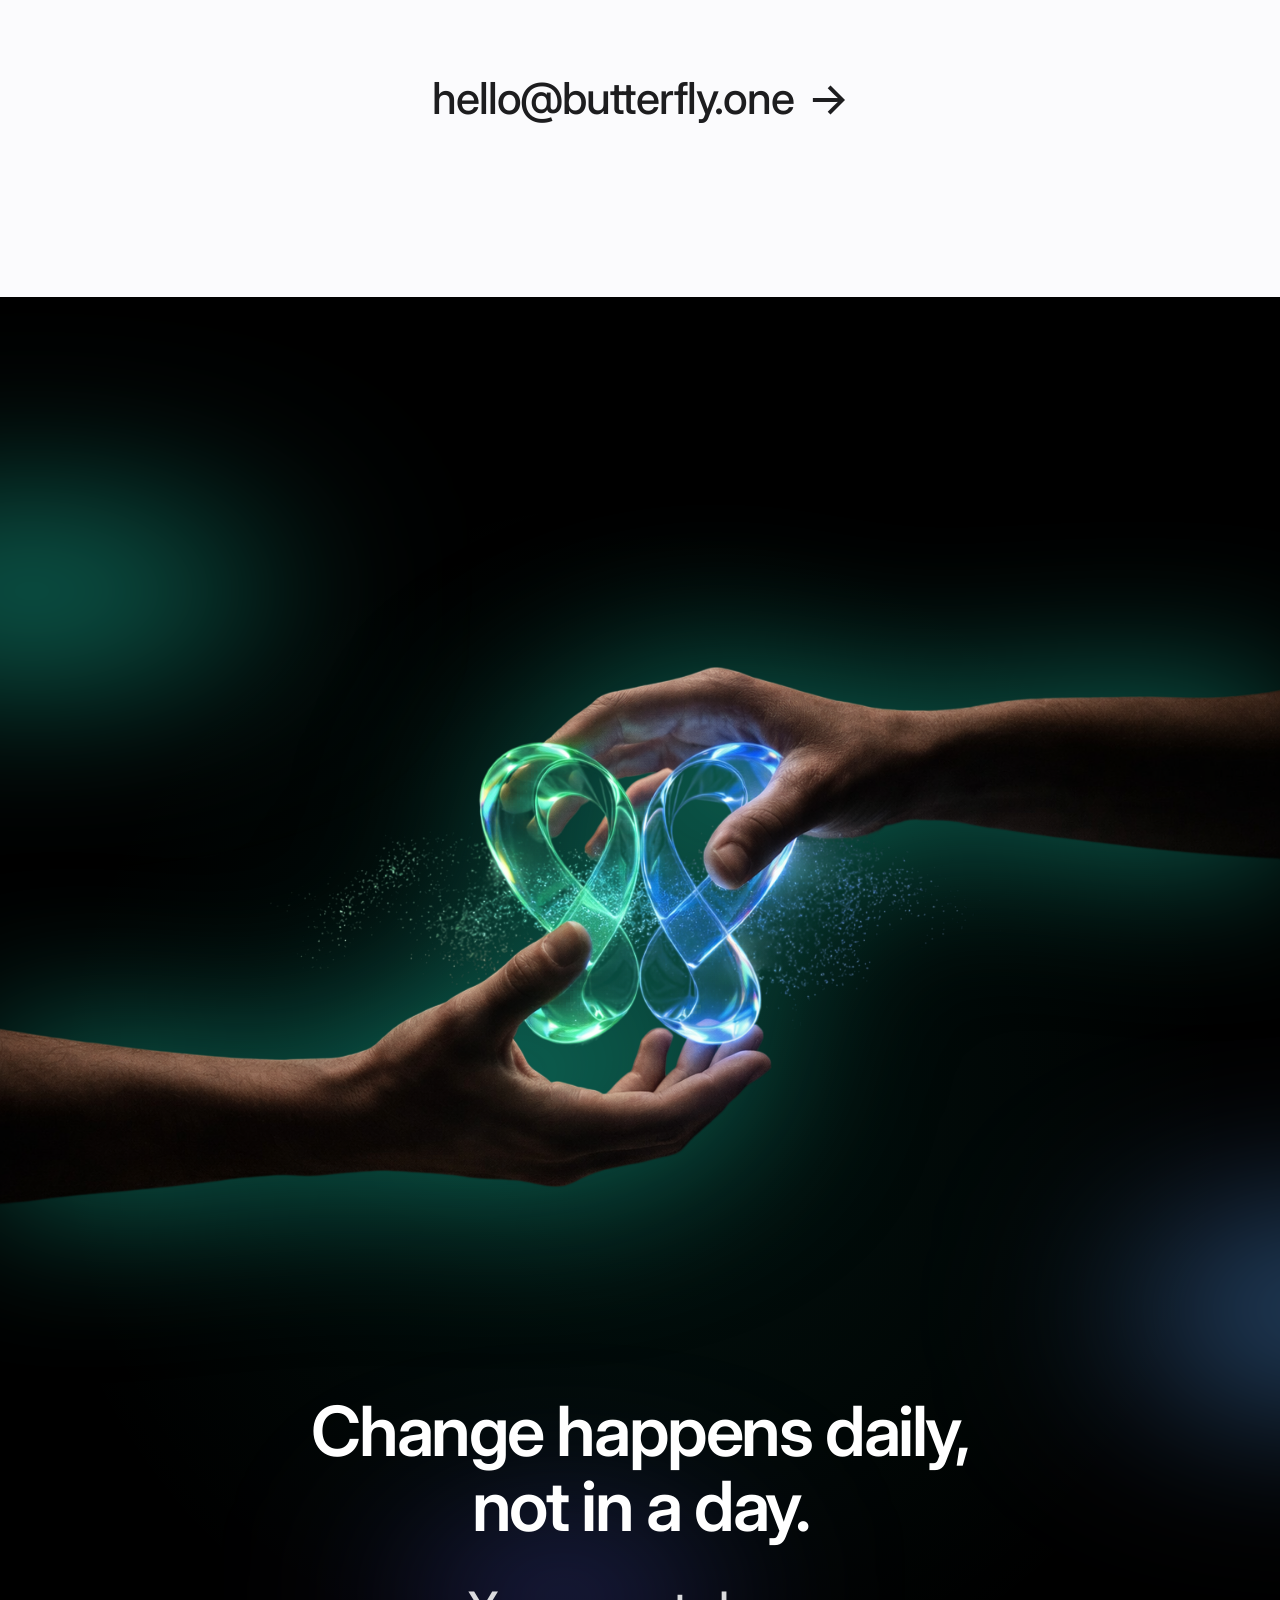
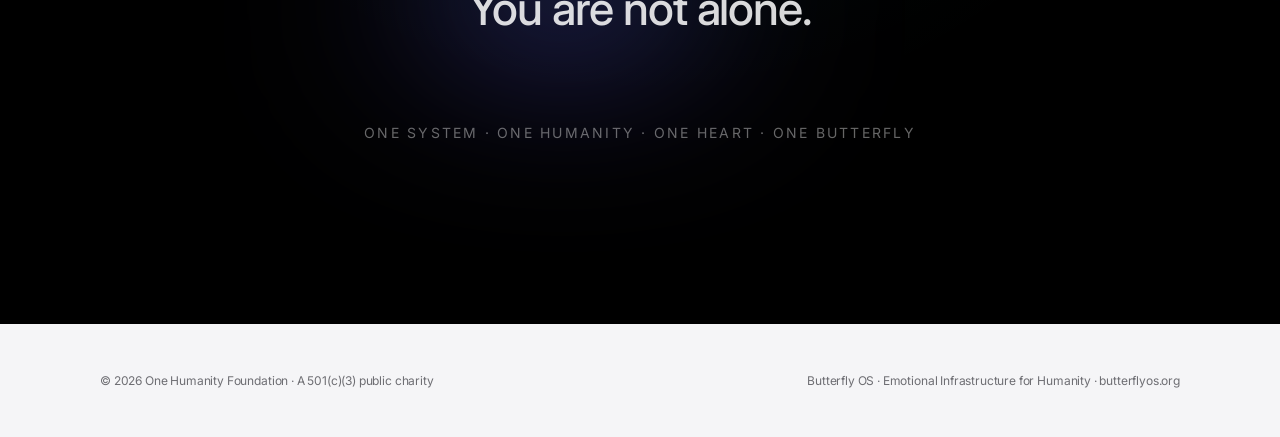
==== commit df5902fc: "Institutional viz — sprout emerging from soil (3 leaves) Realistic botanical illustration that maps " ====
--- a/index.html
+++ b/index.html
@@ -131,38 +131,65 @@
       <div class="layer-card-viz" aria-hidden="true">
         <svg class="viz-institutional" viewBox="0 0 280 280" xmlns="http://www.w3.org/2000/svg" fill="none">
           <defs>
-            <linearGradient id="instFluid" x1="0%" y1="0%" x2="100%" y2="0%">
-              <stop offset="0%" stop-color="rgba(29, 233, 197, 0)"/>
-              <stop offset="20%" stop-color="rgba(29, 233, 197, 0.85)"/>
-              <stop offset="80%" stop-color="rgba(91, 169, 255, 0.85)"/>
-              <stop offset="100%" stop-color="rgba(91, 169, 255, 0)"/>
+            <linearGradient id="instLeafA" x1="0%" y1="100%" x2="50%" y2="0%">
+              <stop offset="0%" stop-color="#0a7d79" stop-opacity="0.85"/>
+              <stop offset="100%" stop-color="#1de9c5" stop-opacity="0.95"/>
             </linearGradient>
-            <linearGradient id="instSolid" x1="0%" y1="0%" x2="100%" y2="0%">
-              <stop offset="0%" stop-color="#1de9c5" stop-opacity="0.95"/>
+            <linearGradient id="instLeafB" x1="0%" y1="100%" x2="50%" y2="0%">
+              <stop offset="0%" stop-color="#1a3a8c" stop-opacity="0.8"/>
               <stop offset="100%" stop-color="#5ba9ff" stop-opacity="0.95"/>
             </linearGradient>
+            <linearGradient id="instStem" x1="0%" y1="100%" x2="0%" y2="0%">
+              <stop offset="0%" stop-color="#0a7d79"/>
+              <stop offset="100%" stop-color="#1de9c5"/>
+            </linearGradient>
           </defs>
 
-          <!-- TOP — Cultural fluid: flowing horizontal waves -->
-          <g class="inst-fluid" stroke-linecap="round">
-            <path class="inst-wave inst-wave-1" d="M-280 60 Q-245 45 -210 60 T-140 60 T-70 60 T0 60 T70 60 T140 60 T210 60 T280 60 T350 60 T420 60 T490 60 T560 60" stroke="url(#instFluid)" stroke-width="1.4"/>
-            <path class="inst-wave inst-wave-2" d="M-280 95 Q-245 80 -210 95 T-140 95 T-70 95 T0 95 T70 95 T140 95 T210 95 T280 95 T350 95 T420 95 T490 95 T560 95" stroke="url(#instFluid)" stroke-width="1.6"/>
-            <path class="inst-wave inst-wave-3" d="M-280 130 Q-245 120 -210 130 T-140 130 T-70 130 T0 130 T70 130 T140 130 T210 130 T280 130 T350 130 T420 130 T490 130 T560 130" stroke="url(#instFluid)" stroke-width="1.4"/>
+          <!-- Ground line (top of soil = cultural foundation surface) -->
+          <line class="inst-ground-line" x1="30" y1="210" x2="250" y2="210" stroke="rgba(255,255,255,0.55)" stroke-width="1.2"/>
+          <line class="inst-ground-line-2" x1="30" y1="213.5" x2="250" y2="213.5" stroke="rgba(255,255,255,0.22)" stroke-width="0.8"/>
+
+          <!-- Soil texture (small diagonal hash marks below ground) -->
+          <g class="inst-soil" stroke="rgba(255,255,255,0.32)" stroke-width="0.7" stroke-linecap="round">
+            <line x1="40" y1="222" x2="46" y2="232"/>
+            <line x1="64" y1="220" x2="70" y2="230"/>
+            <line x1="88" y1="223" x2="94" y2="233"/>
+            <line x1="112" y1="221" x2="118" y2="231"/>
+            <line x1="160" y1="222" x2="166" y2="232"/>
+            <line x1="184" y1="220" x2="190" y2="230"/>
+            <line x1="208" y1="223" x2="214" y2="233"/>
+            <line x1="232" y1="221" x2="238" y2="231"/>
+            <line x1="52" y1="240" x2="58" y2="250"/>
+            <line x1="76" y1="242" x2="82" y2="252"/>
+            <line x1="100" y1="240" x2="106" y2="250"/>
+            <line x1="172" y1="240" x2="178" y2="250"/>
+            <line x1="196" y1="242" x2="202" y2="252"/>
+            <line x1="220" y1="240" x2="226" y2="250"/>
           </g>
 
-          <!-- MIDDLE — drips transitioning fluid to solid -->
-          <g class="inst-drips" fill="rgba(255,255,255,0.85)">
-            <circle class="inst-drip inst-drip-1" cx="70" cy="142" r="2"/>
-            <circle class="inst-drip inst-drip-2" cx="140" cy="142" r="2"/>
-            <circle class="inst-drip inst-drip-3" cx="210" cy="142" r="2"/>
+          <!-- Roots (going downward from base of stem) -->
+          <g class="inst-roots" stroke="rgba(255,255,255,0.5)" stroke-width="0.9" stroke-linecap="round" fill="none">
+            <path class="inst-root inst-root-1" d="M 140 210 Q 130 222 116 238"/>
+            <path class="inst-root inst-root-2" d="M 140 210 Q 150 222 164 238"/>
+            <path class="inst-root inst-root-3" d="M 140 210 Q 138 226 134 248"/>
+            <path class="inst-root inst-root-4" d="M 140 210 Q 124 218 108 226"/>
+            <path class="inst-root inst-root-5" d="M 140 210 Q 156 218 172 226"/>
           </g>
 
-          <!-- BOTTOM — Institutional structure: solidified bars -->
-          <g class="inst-solid">
-            <rect class="inst-bar inst-bar-1" x="40" y="178" width="200" height="6" rx="3" fill="url(#instSolid)"/>
-            <rect class="inst-bar inst-bar-2" x="40" y="198" width="170" height="6" rx="3" fill="url(#instSolid)"/>
-            <rect class="inst-bar inst-bar-3" x="40" y="218" width="140" height="6" rx="3" fill="url(#instSolid)"/>
-          </g>
+          <!-- Main stem (rising from soil) -->
+          <path class="inst-stem" d="M 140 210 Q 137 170 140 100" stroke="url(#instStem)" stroke-width="2.2" fill="none" stroke-linecap="round"/>
+
+          <!-- LEFT leaf (lower) — Sustainability -->
+          <path class="inst-leaf inst-leaf-1" d="M 140 175 Q 100 168 78 148 Q 92 178 140 180 Z" fill="url(#instLeafA)" stroke="rgba(255,255,255,0.7)" stroke-width="1" stroke-linejoin="round"/>
+          <path class="inst-vein inst-vein-1" d="M 140 178 Q 110 168 86 152" stroke="rgba(255,255,255,0.5)" stroke-width="0.6" fill="none"/>
+
+          <!-- RIGHT leaf (mid) — Resilience -->
+          <path class="inst-leaf inst-leaf-2" d="M 140 145 Q 180 138 202 118 Q 188 148 140 150 Z" fill="url(#instLeafB)" stroke="rgba(255,255,255,0.7)" stroke-width="1" stroke-linejoin="round"/>
+          <path class="inst-vein inst-vein-2" d="M 140 148 Q 170 138 194 122" stroke="rgba(255,255,255,0.5)" stroke-width="0.6" fill="none"/>
+
+          <!-- TOP leaf (apex) — Regeneration -->
+          <path class="inst-leaf inst-leaf-3" d="M 140 112 Q 122 88 140 56 Q 158 88 140 112 Z" fill="url(#instLeafA)" stroke="rgba(255,255,255,0.7)" stroke-width="1" stroke-linejoin="round"/>
+          <path class="inst-vein inst-vein-3" d="M 140 110 L 140 62" stroke="rgba(255,255,255,0.5)" stroke-width="0.6" fill="none"/>
         </svg>
       </div>
     </div>
--- a/butterfly-os.css
+++ b/butterfly-os.css
@@ -730,129 +730,193 @@
   opacity: 1;
 }
 
-/* Institutional — fluid pours into solid form.
-   Top: cultural waves flowing horizontally (the symbol is alive,
-   in motion). Middle: drips transitioning fluid into solid.
-   Bottom: institutional structure (bars) solidifying.
-   Visualizes the philosophical progression — culture flows first,
-   infrastructure solidifies after. */
-
-.viz-institutional {
-  overflow: hidden;
-}
+/* Institutional — sprout emerging from soil.
+   Cultural foundation = soil at the bottom. Three leaves on the
+   young stem = the three coming principles (sustainability,
+   resilience, regeneration). The plant is mid-sprout — not yet
+   grown — exactly the state the copy describes: infrastructure
+   to come, after culture has done its work first.
+
+   Animation plays as a botanical time-lapse:
+     ground -> roots -> stem -> leaves unfurl one by one. */
 
 /* Initial states */
-.viz-institutional .inst-wave {
+.viz-institutional .inst-ground-line,
+.viz-institutional .inst-ground-line-2 {
+  stroke-dasharray: 240;
+  stroke-dashoffset: 240;
+}
+.viz-institutional .inst-soil line {
   opacity: 0;
-  will-change: transform, opacity;
-}
-.viz-institutional .inst-drip {
+}
+.viz-institutional .inst-root {
+  stroke-dasharray: 60;
+  stroke-dashoffset: 60;
+}
+.viz-institutional .inst-stem {
+  stroke-dasharray: 130;
+  stroke-dashoffset: 130;
+}
+.viz-institutional .inst-leaf {
   opacity: 0;
-}
-.viz-institutional .inst-bar {
-  transform: scaleX(0);
-  transform-origin: left center;
-  transform-box: fill-box;
-}
-.viz-institutional .inst-bar-1 {
-  --bar-rest: 0.95;
-}
-.viz-institutional .inst-bar-2 {
-  --bar-rest: 0.78;
-}
-.viz-institutional .inst-bar-3 {
-  --bar-rest: 0.6;
-}
-
-/* Top — fluid waves flow continuously leftward, seamless because
-   wavelength 70 divides translation 280 evenly. */
-.architecture-stack.in .viz-institutional .inst-wave-1 {
+  transform: scale(0.2);
+}
+.viz-institutional .inst-leaf-1 {
+  transform-origin: 140px 178px;
+}
+.viz-institutional .inst-leaf-2 {
+  transform-origin: 140px 148px;
+}
+.viz-institutional .inst-leaf-3 {
+  transform-origin: 140px 110px;
+}
+.viz-institutional .inst-vein {
+  opacity: 0;
+}
+
+/* Entrance — botanical time-lapse: ground -> roots -> stem -> leaves */
+.architecture-stack.in .viz-institutional .inst-ground-line {
+  animation: instLineDrawOut 0.8s 0.3s cubic-bezier(0.22, 1, 0.36, 1) forwards;
+}
+.architecture-stack.in .viz-institutional .inst-ground-line-2 {
+  animation: instLineDrawOut 0.8s 0.45s cubic-bezier(0.22, 1, 0.36, 1) forwards;
+}
+.architecture-stack.in .viz-institutional .inst-soil line {
+  animation: instSoilFade 0.5s var(--soil-delay, 0.6s) ease forwards;
+}
+.architecture-stack.in .viz-institutional .inst-soil line:nth-child(1) { --soil-delay: 0.55s; }
+.architecture-stack.in .viz-institutional .inst-soil line:nth-child(2) { --soil-delay: 0.6s; }
+.architecture-stack.in .viz-institutional .inst-soil line:nth-child(3) { --soil-delay: 0.65s; }
+.architecture-stack.in .viz-institutional .inst-soil line:nth-child(4) { --soil-delay: 0.7s; }
+.architecture-stack.in .viz-institutional .inst-soil line:nth-child(5) { --soil-delay: 0.75s; }
+.architecture-stack.in .viz-institutional .inst-soil line:nth-child(6) { --soil-delay: 0.8s; }
+.architecture-stack.in .viz-institutional .inst-soil line:nth-child(7) { --soil-delay: 0.85s; }
+.architecture-stack.in .viz-institutional .inst-soil line:nth-child(8) { --soil-delay: 0.9s; }
+.architecture-stack.in .viz-institutional .inst-soil line:nth-child(9) { --soil-delay: 0.95s; }
+.architecture-stack.in .viz-institutional .inst-soil line:nth-child(10) { --soil-delay: 1s; }
+.architecture-stack.in .viz-institutional .inst-soil line:nth-child(11) { --soil-delay: 1.05s; }
+.architecture-stack.in .viz-institutional .inst-soil line:nth-child(12) { --soil-delay: 1.1s; }
+.architecture-stack.in .viz-institutional .inst-soil line:nth-child(13) { --soil-delay: 1.15s; }
+.architecture-stack.in .viz-institutional .inst-soil line:nth-child(14) { --soil-delay: 1.2s; }
+
+/* Roots grow downward */
+.architecture-stack.in .viz-institutional .inst-root-1 {
+  animation: instRootGrow 1s 0.9s cubic-bezier(0.22, 1, 0.36, 1) forwards;
+}
+.architecture-stack.in .viz-institutional .inst-root-2 {
+  animation: instRootGrow 1s 1s cubic-bezier(0.22, 1, 0.36, 1) forwards;
+}
+.architecture-stack.in .viz-institutional .inst-root-3 {
+  animation: instRootGrow 1s 1.1s cubic-bezier(0.22, 1, 0.36, 1) forwards;
+}
+.architecture-stack.in .viz-institutional .inst-root-4 {
+  animation: instRootGrow 0.8s 1.2s cubic-bezier(0.22, 1, 0.36, 1) forwards;
+}
+.architecture-stack.in .viz-institutional .inst-root-5 {
+  animation: instRootGrow 0.8s 1.3s cubic-bezier(0.22, 1, 0.36, 1) forwards;
+}
+
+/* Stem rises upward (takes long because it's tall) */
+.architecture-stack.in .viz-institutional .inst-stem {
   animation:
-    instWaveAppear 1s 0.4s ease forwards,
-    instWaveFlow 11s 0.4s linear infinite;
-}
-.architecture-stack.in .viz-institutional .inst-wave-2 {
+    instStemGrow 2s 1.5s cubic-bezier(0.22, 1, 0.36, 1) forwards,
+    instSway 5s 4s ease-in-out infinite;
+  transform-origin: 140px 210px;
+}
+
+/* Each leaf unfurls in sequence, bottom to top */
+.architecture-stack.in .viz-institutional .inst-leaf-1 {
   animation:
-    instWaveAppear 1s 0.6s ease forwards,
-    instWaveFlow 9s 0.6s linear infinite;
-}
-.architecture-stack.in .viz-institutional .inst-wave-3 {
+    instLeafUnfurl 0.9s 2.2s cubic-bezier(0.34, 1.56, 0.64, 1) forwards,
+    instLeafSway 5.5s 4.5s ease-in-out infinite;
+}
+.architecture-stack.in .viz-institutional .inst-leaf-2 {
   animation:
-    instWaveAppear 1s 0.8s ease forwards,
-    instWaveFlow 13s 0.8s linear infinite;
-}
-
-/* Bottom — bars settle into place as the waves above flow,
-   then continuously pulse like a steady heartbeat of structure. */
-.architecture-stack.in .viz-institutional .inst-bar-1 {
+    instLeafUnfurl 0.9s 2.6s cubic-bezier(0.34, 1.56, 0.64, 1) forwards,
+    instLeafSwayR 5s 5s ease-in-out infinite;
+}
+.architecture-stack.in .viz-institutional .inst-leaf-3 {
   animation:
-    instBarSettle 1s 1.5s cubic-bezier(0.22, 1, 0.36, 1) forwards,
-    instBarPulse 4s 3.2s ease-in-out infinite;
-}
-.architecture-stack.in .viz-institutional .inst-bar-2 {
-  animation:
-    instBarSettle 1s 1.7s cubic-bezier(0.22, 1, 0.36, 1) forwards,
-    instBarPulse 4s 3.6s ease-in-out infinite;
-}
-.architecture-stack.in .viz-institutional .inst-bar-3 {
-  animation:
-    instBarSettle 1s 1.9s cubic-bezier(0.22, 1, 0.36, 1) forwards,
-    instBarPulse 4s 4s ease-in-out infinite;
-}
-
-/* Middle — drips fall periodically from waves toward bars,
-   visualizing the pour. Three desynced loops so a drip is
-   always in flight somewhere across the width. */
-.architecture-stack.in .viz-institutional .inst-drip-1 {
-  animation: instDripFall 3.2s 2.6s ease-in-out infinite;
-}
-.architecture-stack.in .viz-institutional .inst-drip-2 {
-  animation: instDripFall 3.2s 3.2s ease-in-out infinite;
-}
-.architecture-stack.in .viz-institutional .inst-drip-3 {
-  animation: instDripFall 3.2s 3.8s ease-in-out infinite;
-}
-
-@keyframes instWaveAppear {
+    instLeafUnfurl 0.9s 3s cubic-bezier(0.34, 1.56, 0.64, 1) forwards,
+    instLeafSwayTop 6s 5.5s ease-in-out infinite;
+}
+
+/* Veins fade in after their leaf has unfurled */
+.architecture-stack.in .viz-institutional .inst-vein-1 {
+  animation: instVeinFadeIn 0.6s 2.7s ease forwards;
+}
+.architecture-stack.in .viz-institutional .inst-vein-2 {
+  animation: instVeinFadeIn 0.6s 3.1s ease forwards;
+}
+.architecture-stack.in .viz-institutional .inst-vein-3 {
+  animation: instVeinFadeIn 0.6s 3.5s ease forwards;
+}
+
+@keyframes instLineDrawOut {
+  to {
+    stroke-dashoffset: 0;
+  }
+}
+@keyframes instSoilFade {
   to {
     opacity: 1;
   }
 }
-@keyframes instWaveFlow {
+@keyframes instRootGrow {
   to {
-    transform: translateX(-280px);
-  }
-}
-@keyframes instBarSettle {
+    stroke-dashoffset: 0;
+  }
+}
+@keyframes instStemGrow {
   to {
-    transform: scaleX(1);
-  }
-}
-@keyframes instBarPulse {
+    stroke-dashoffset: 0;
+  }
+}
+@keyframes instLeafUnfurl {
+  to {
+    opacity: 1;
+    transform: scale(1);
+  }
+}
+@keyframes instVeinFadeIn {
+  to {
+    opacity: 1;
+  }
+}
+@keyframes instSway {
   0%,
   100% {
-    opacity: var(--bar-rest);
+    transform: rotate(-1deg);
   }
   50% {
-    opacity: calc(var(--bar-rest) * 0.55);
-  }
-}
-@keyframes instDripFall {
-  0% {
-    opacity: 0;
-    transform: translateY(-12px);
-  }
-  20% {
-    opacity: 1;
-    transform: translateY(-2px);
-  }
-  70% {
-    opacity: 0.8;
-    transform: translateY(28px);
-  }
+    transform: rotate(1deg);
+  }
+}
+@keyframes instLeafSway {
+  0%,
   100% {
-    opacity: 0;
-    transform: translateY(40px);
+    transform: scale(1) rotate(-2deg);
+  }
+  50% {
+    transform: scale(1.02) rotate(1deg);
+  }
+}
+@keyframes instLeafSwayR {
+  0%,
+  100% {
+    transform: scale(1) rotate(2deg);
+  }
+  50% {
+    transform: scale(1.02) rotate(-1deg);
+  }
+}
+@keyframes instLeafSwayTop {
+  0%,
+  100% {
+    transform: scale(1) rotate(-1deg);
+  }
+  50% {
+    transform: scale(1.04) rotate(1deg);
   }
 }
 
@@ -861,24 +925,17 @@
   .viz-cultural .cult-ring,
   .viz-cultural .cult-nodes circle,
   .viz-cultural .cult-center,
-  .viz-institutional .inst-wave,
-  .viz-institutional .inst-drip,
-  .viz-institutional .inst-bar {
+  .viz-institutional .inst-ground-line,
+  .viz-institutional .inst-ground-line-2,
+  .viz-institutional .inst-soil line,
+  .viz-institutional .inst-root,
+  .viz-institutional .inst-stem,
+  .viz-institutional .inst-leaf,
+  .viz-institutional .inst-vein {
     opacity: 1;
     transform: none;
+    stroke-dashoffset: 0;
     animation: none !important;
-  }
-  .viz-institutional .inst-bar-1 {
-    opacity: 0.95;
-  }
-  .viz-institutional .inst-bar-2 {
-    opacity: 0.78;
-  }
-  .viz-institutional .inst-bar-3 {
-    opacity: 0.6;
-  }
-  .viz-institutional .inst-drip {
-    opacity: 0.7;
   }
 }
 .architecture-stack .layer-card.cultural::after {
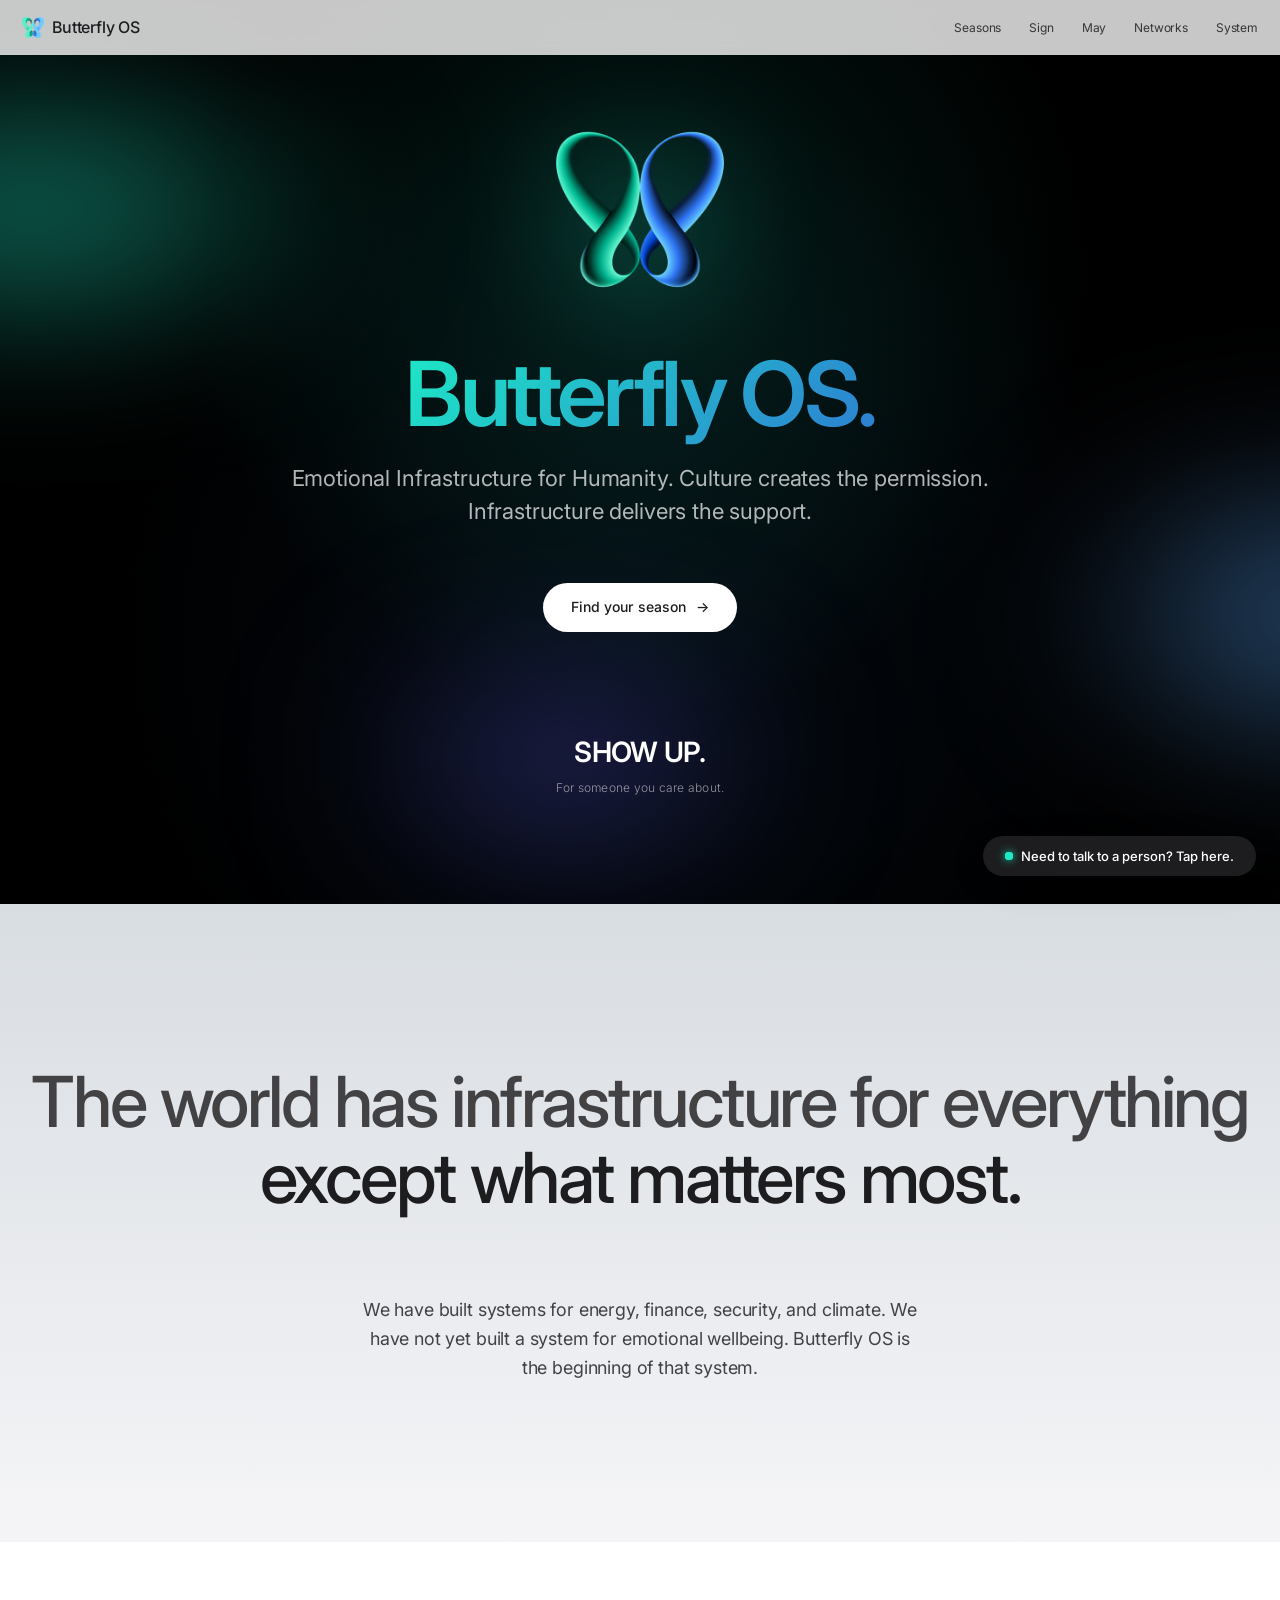
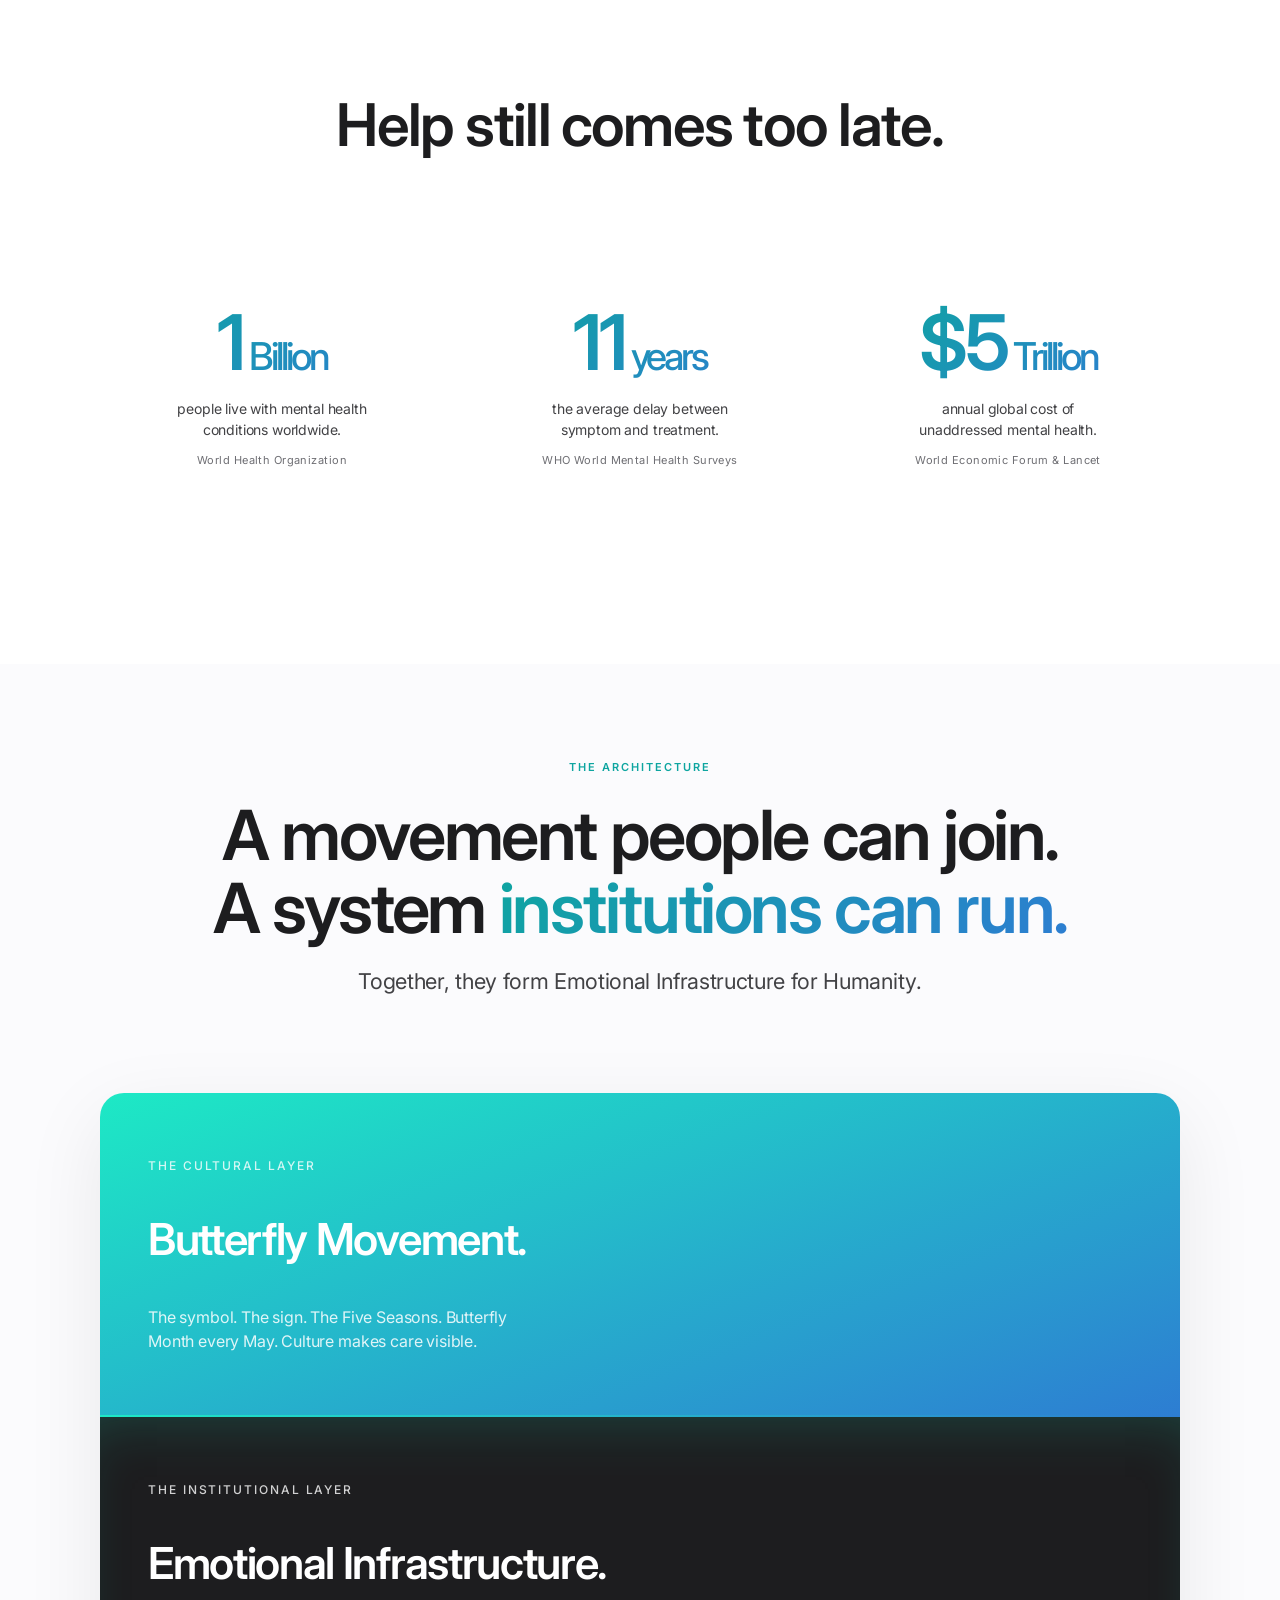
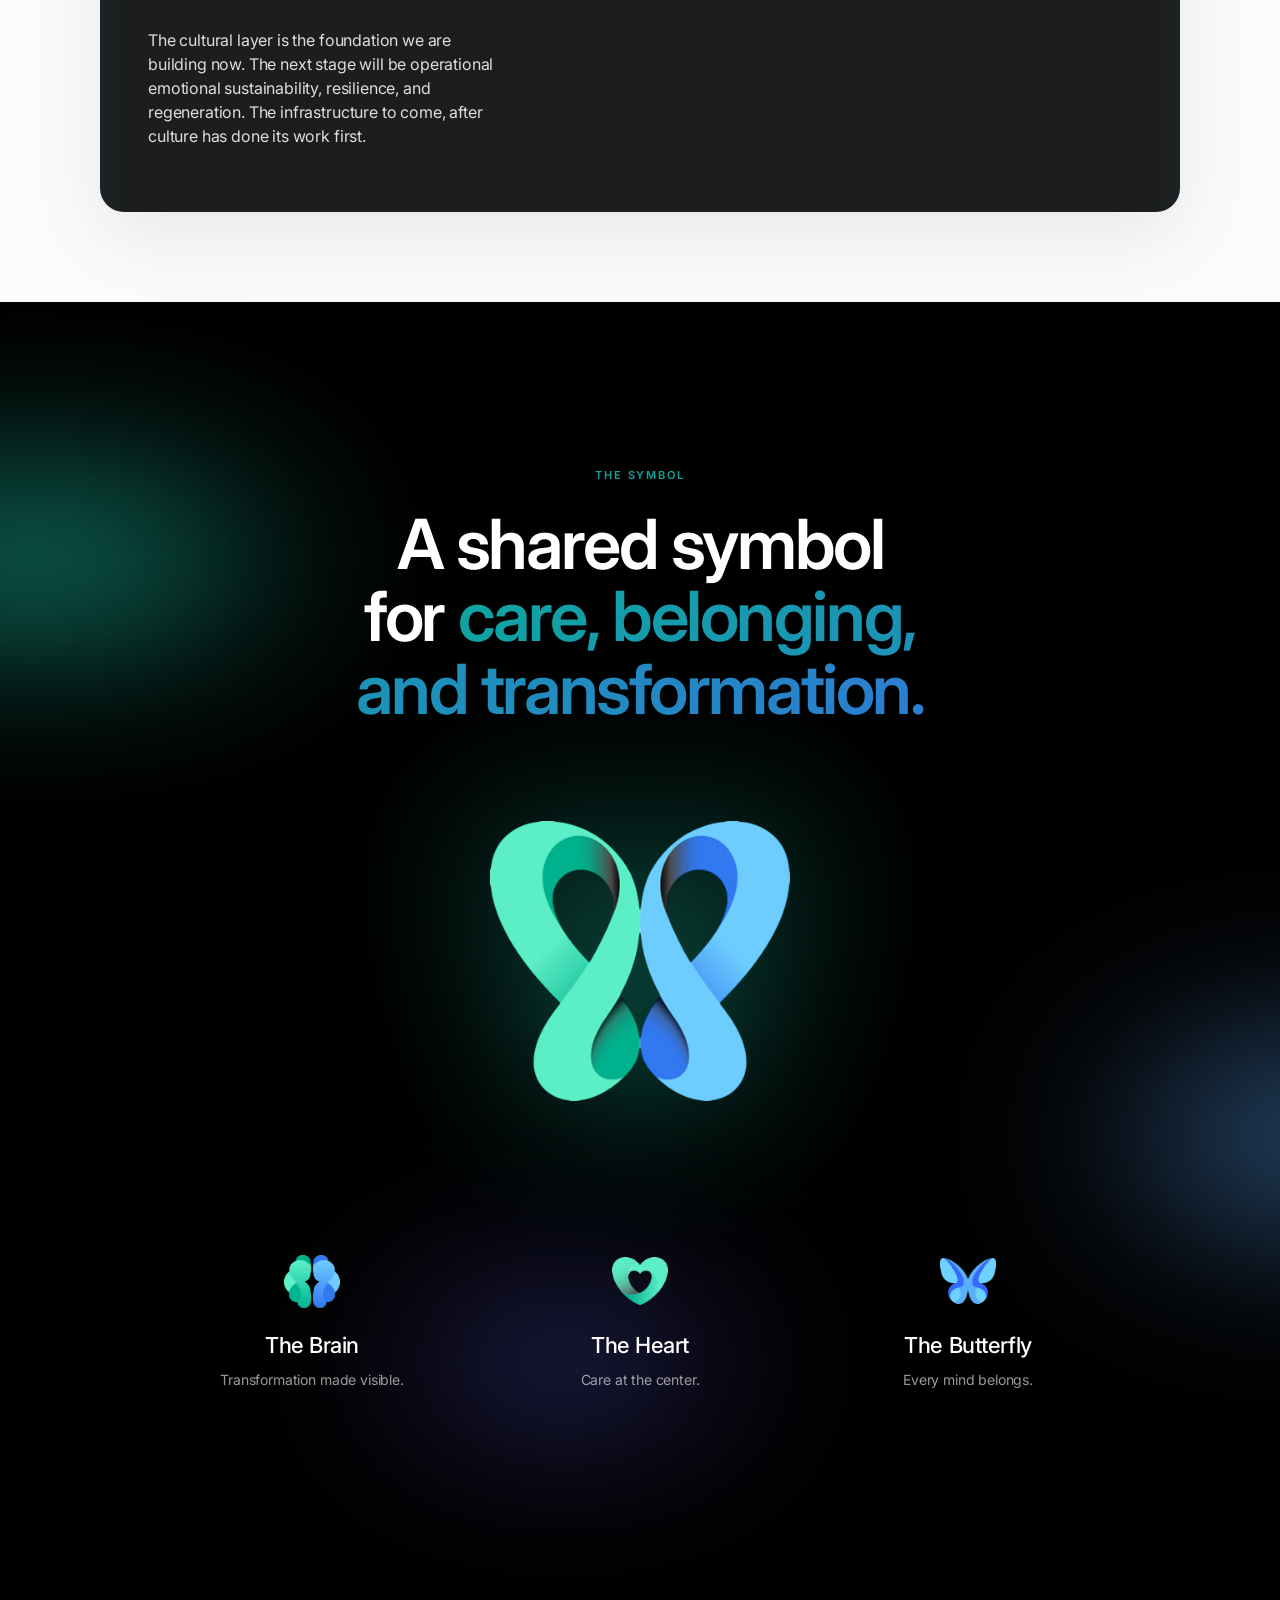
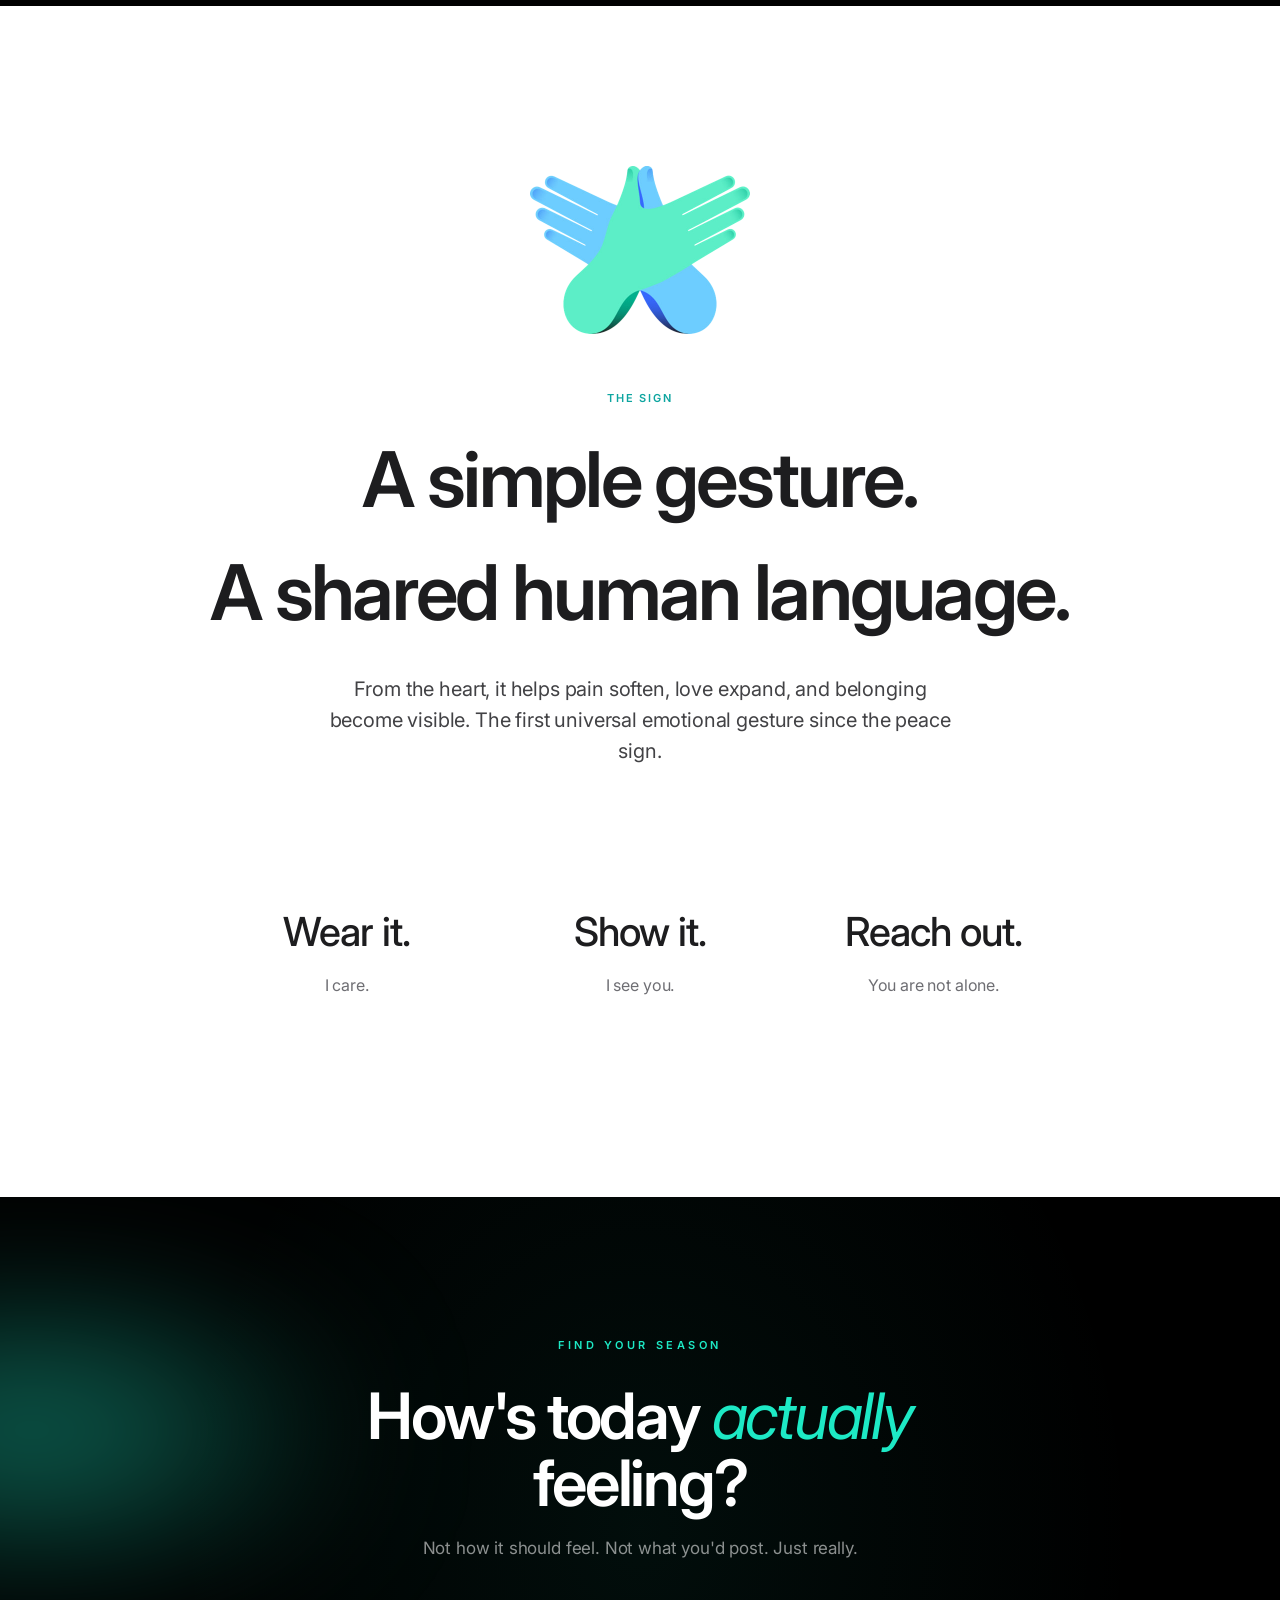
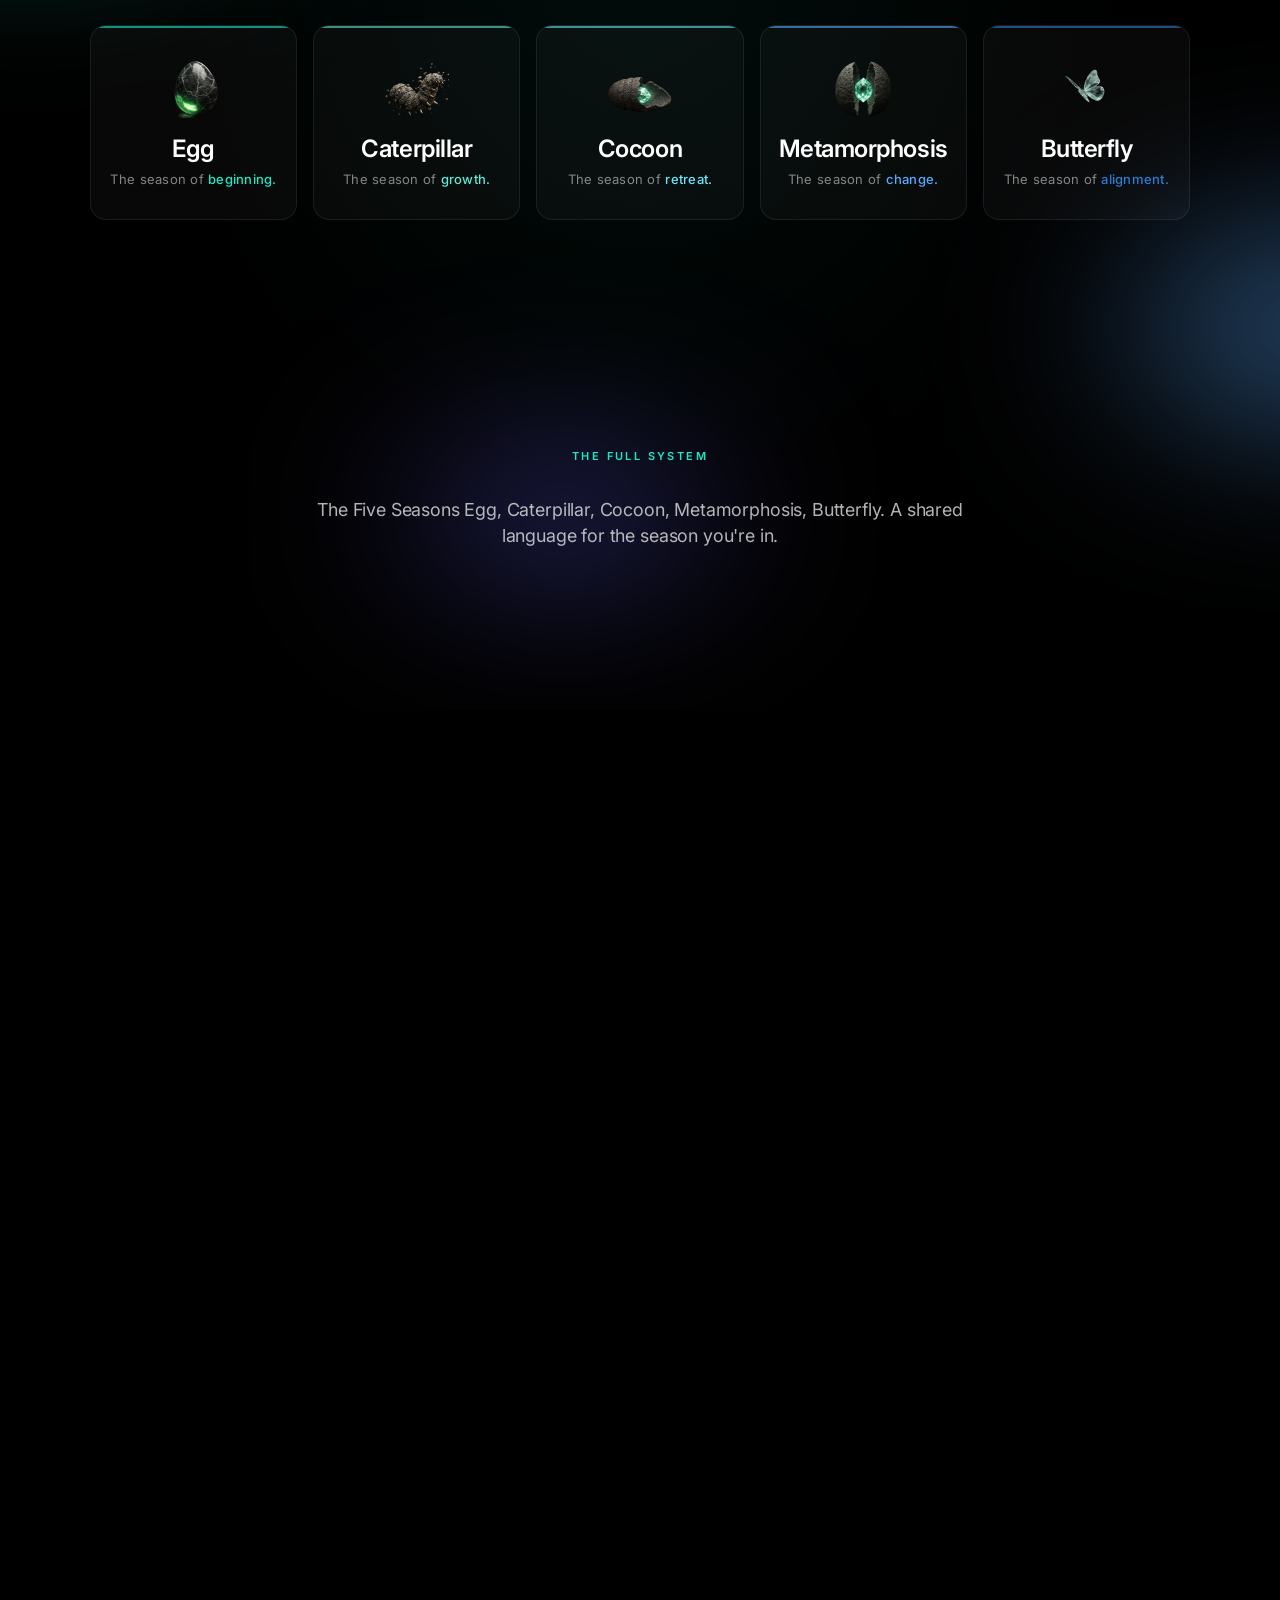
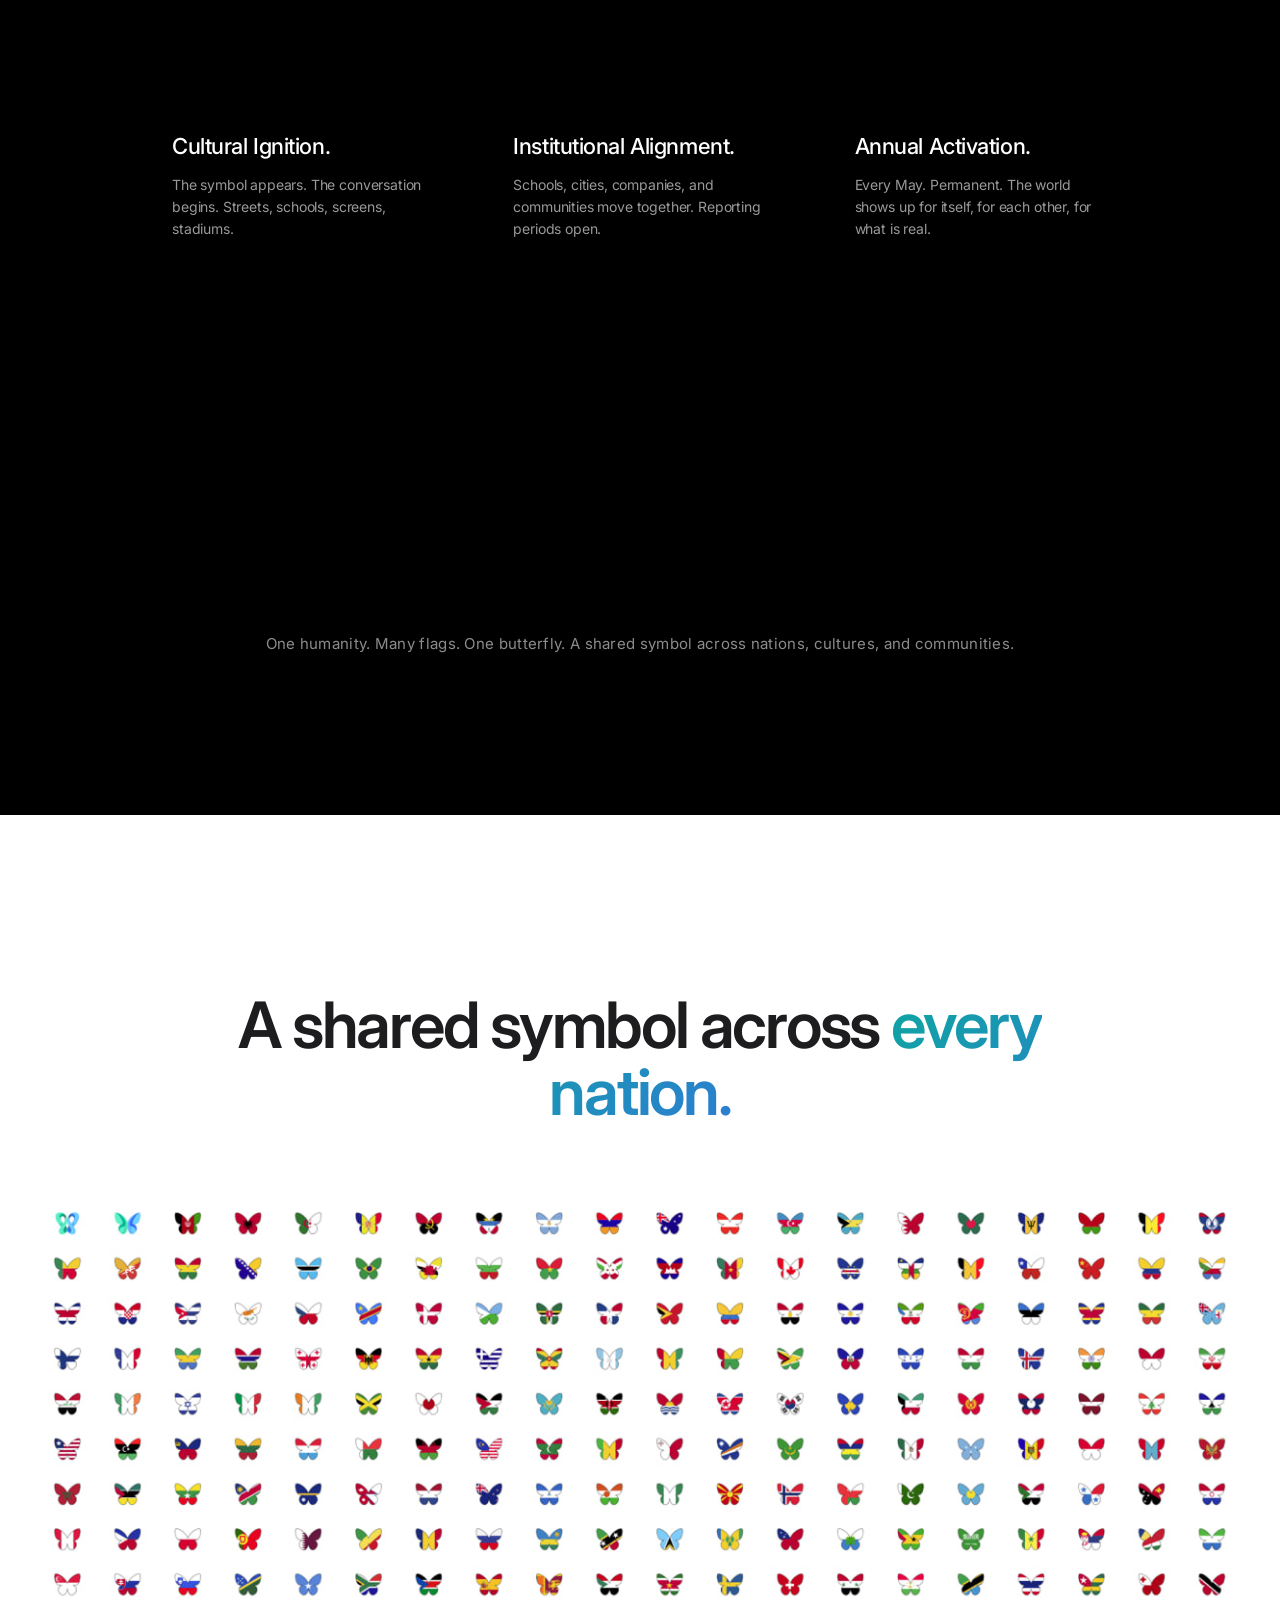
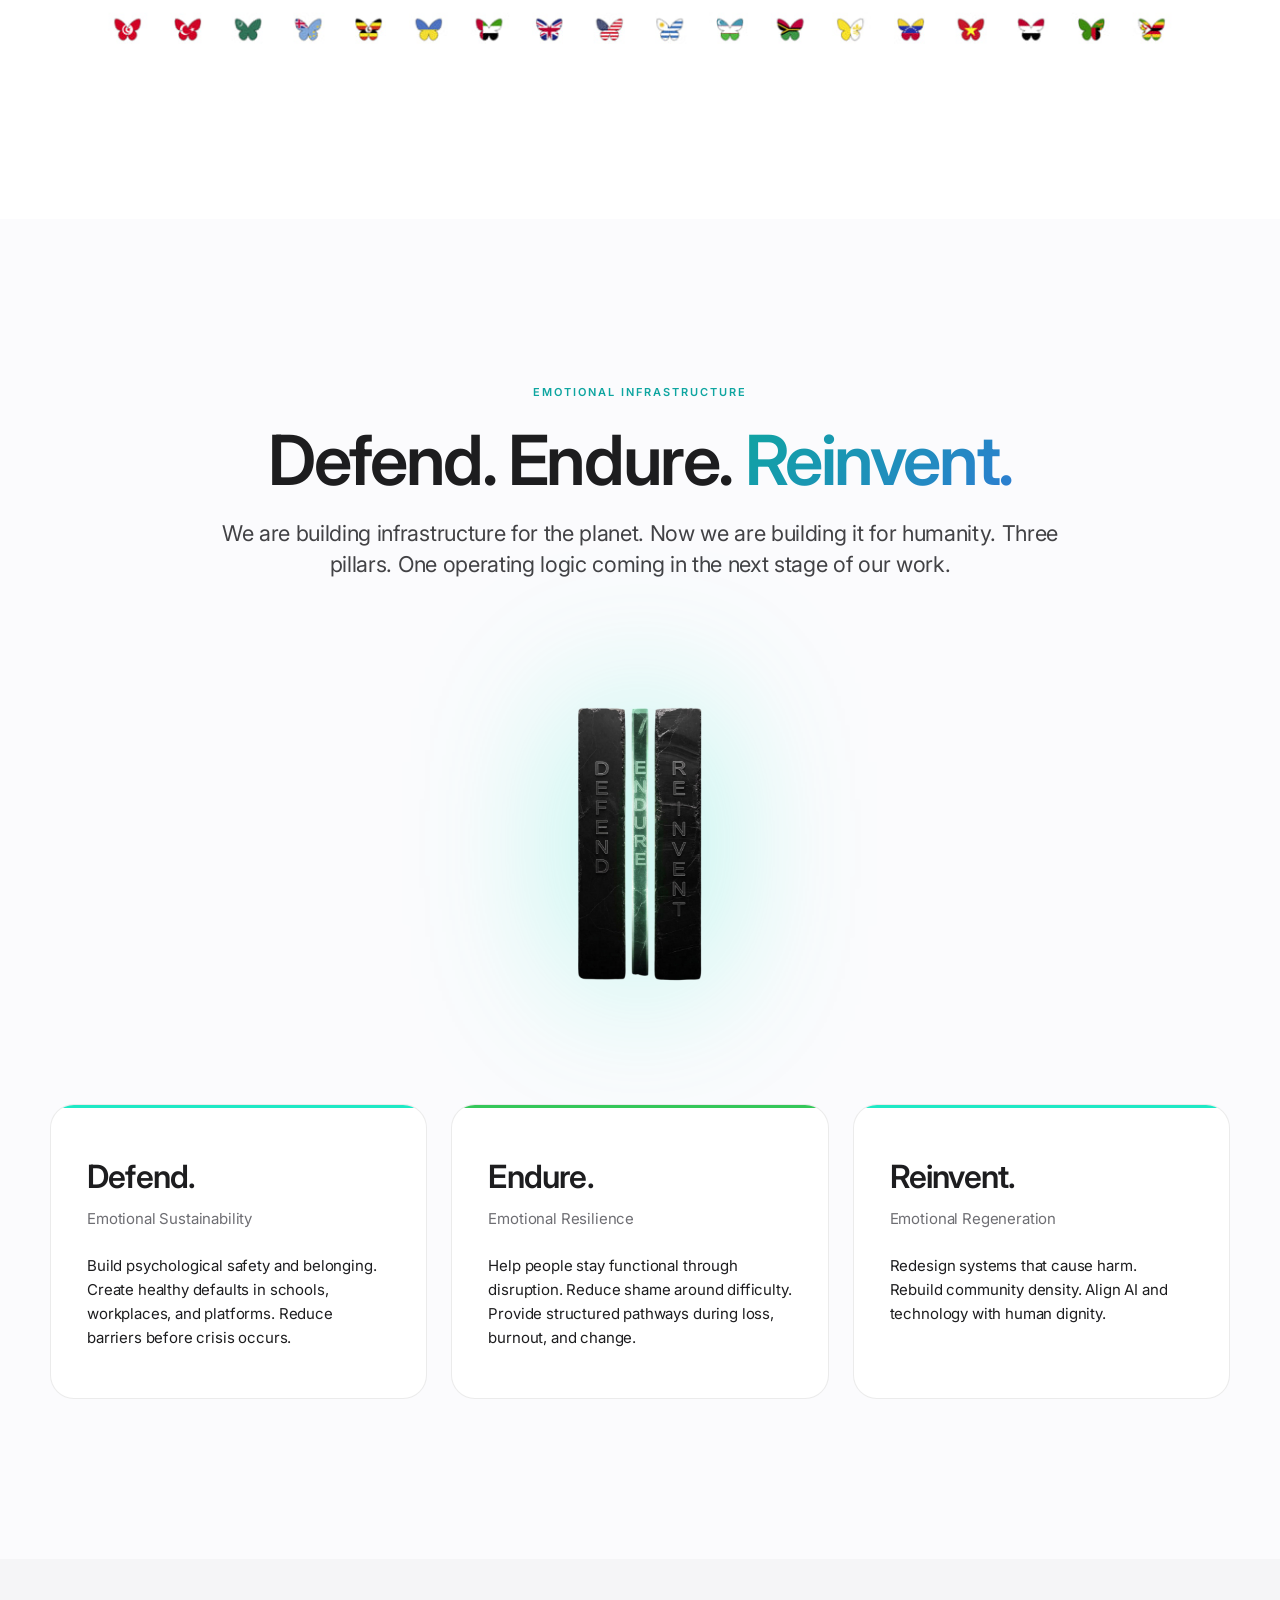
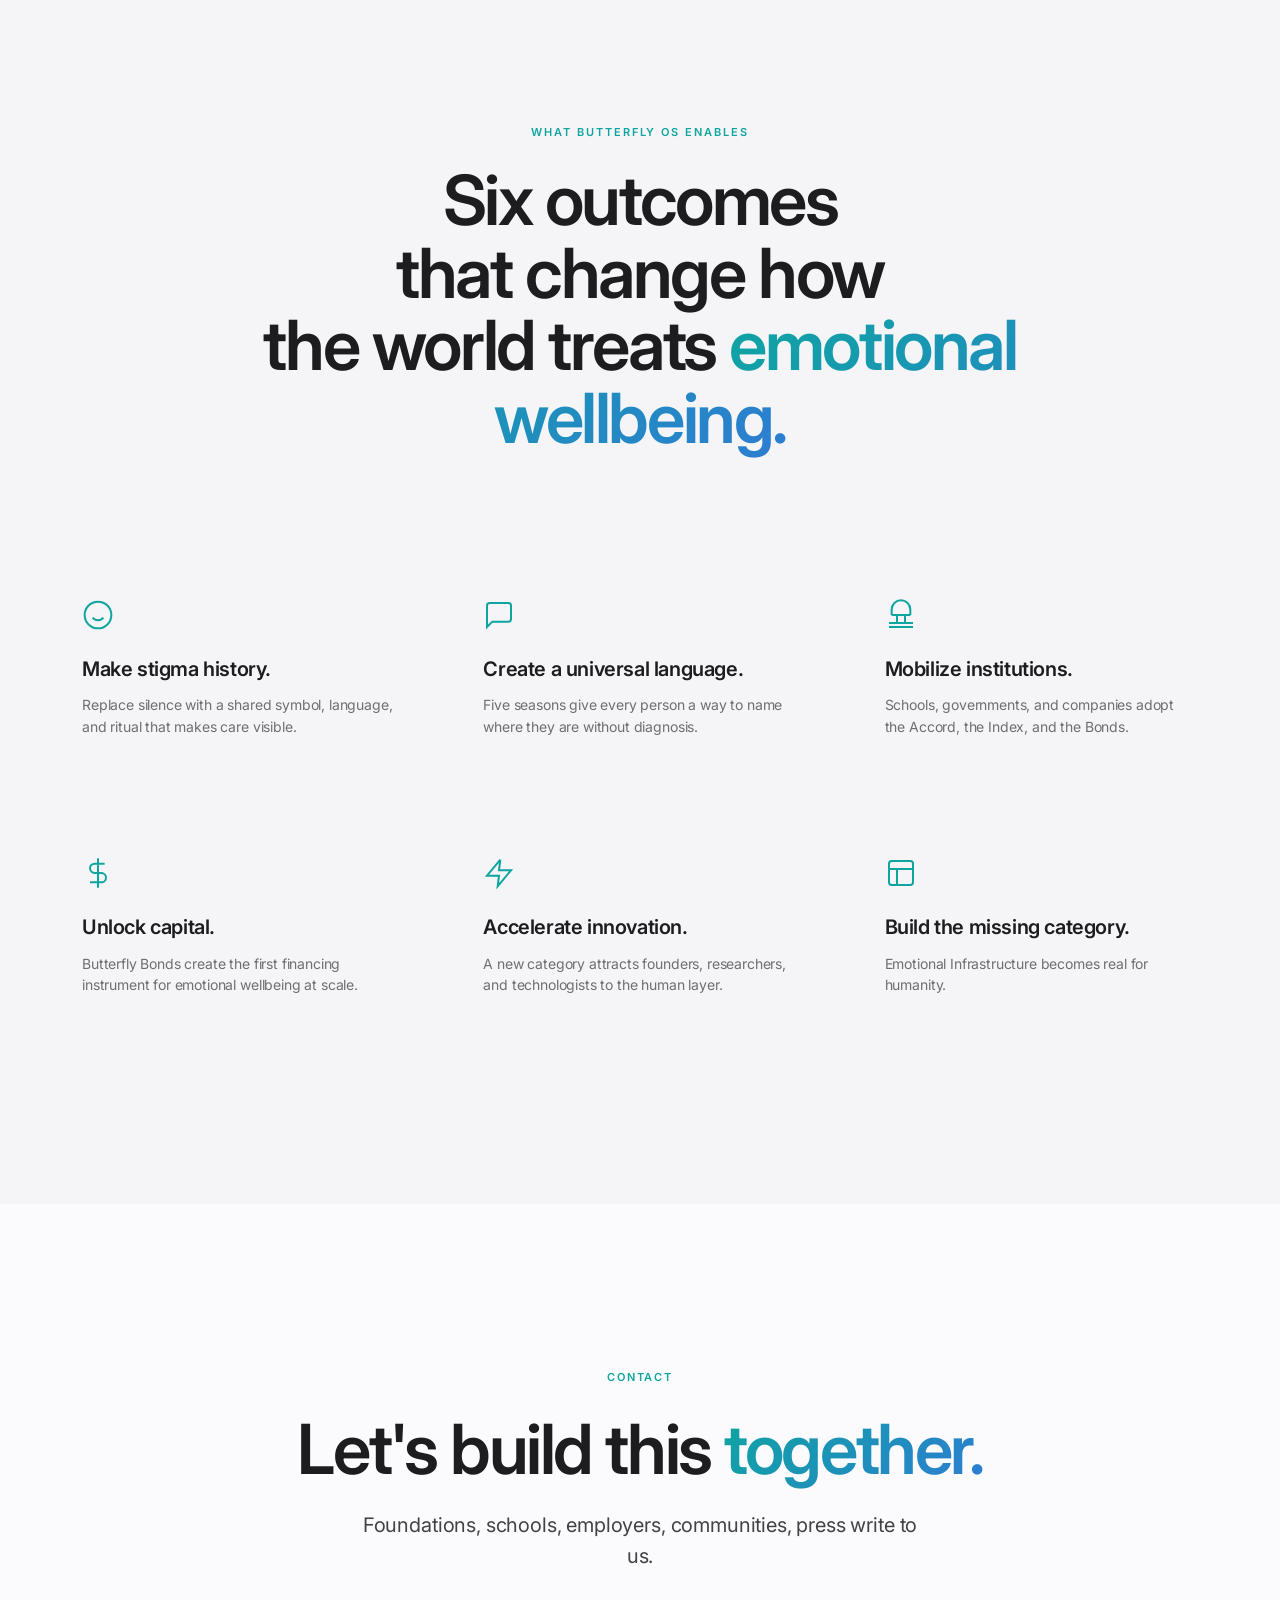
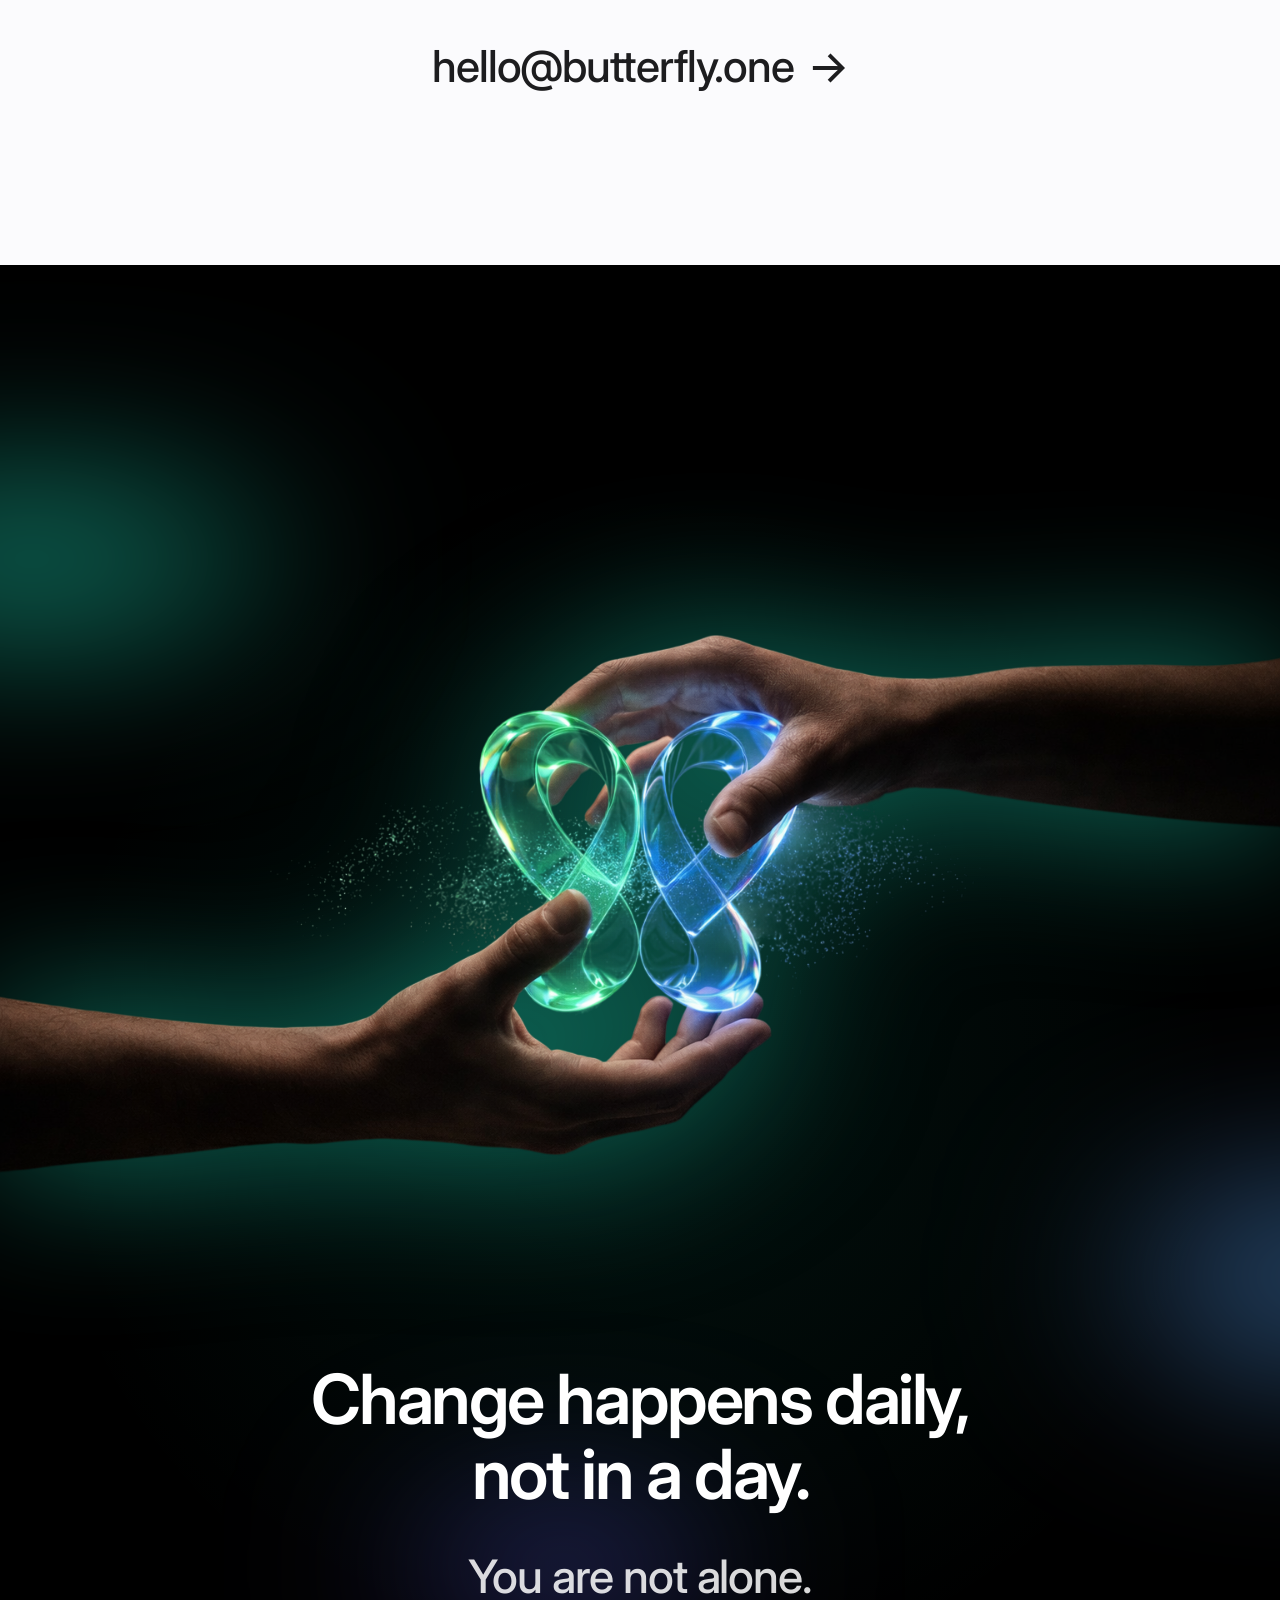
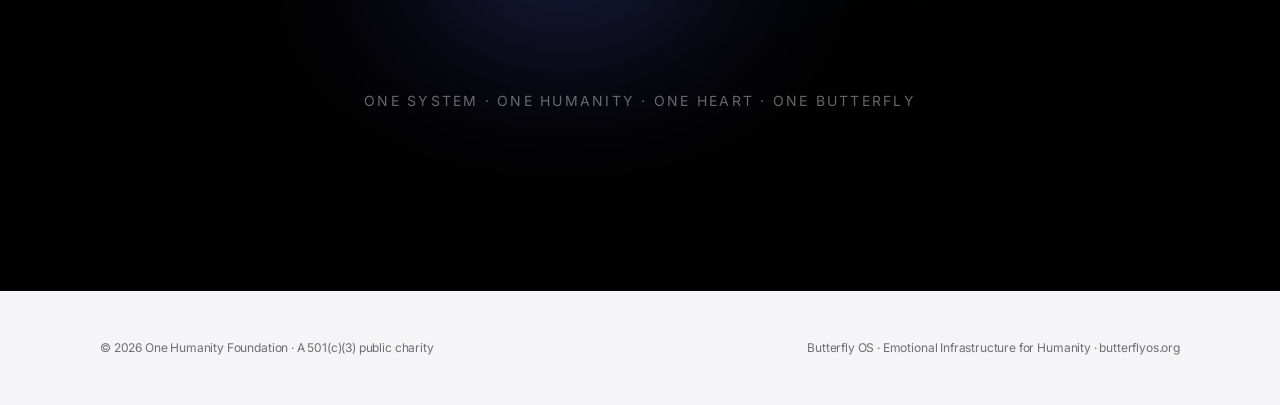
==== commit f55d0321: "Replace institutional SVG with emotional-infrastructure video The institutional card now uses emotio" ====
--- a/index.html
+++ b/index.html
@@ -129,68 +129,10 @@
         </div>
       </div>
       <div class="layer-card-viz" aria-hidden="true">
-        <svg class="viz-institutional" viewBox="0 0 280 280" xmlns="http://www.w3.org/2000/svg" fill="none">
-          <defs>
-            <linearGradient id="instLeafA" x1="0%" y1="100%" x2="50%" y2="0%">
-              <stop offset="0%" stop-color="#0a7d79" stop-opacity="0.85"/>
-              <stop offset="100%" stop-color="#1de9c5" stop-opacity="0.95"/>
-            </linearGradient>
-            <linearGradient id="instLeafB" x1="0%" y1="100%" x2="50%" y2="0%">
-              <stop offset="0%" stop-color="#1a3a8c" stop-opacity="0.8"/>
-              <stop offset="100%" stop-color="#5ba9ff" stop-opacity="0.95"/>
-            </linearGradient>
-            <linearGradient id="instStem" x1="0%" y1="100%" x2="0%" y2="0%">
-              <stop offset="0%" stop-color="#0a7d79"/>
-              <stop offset="100%" stop-color="#1de9c5"/>
-            </linearGradient>
-          </defs>
-
-          <!-- Ground line (top of soil = cultural foundation surface) -->
-          <line class="inst-ground-line" x1="30" y1="210" x2="250" y2="210" stroke="rgba(255,255,255,0.55)" stroke-width="1.2"/>
-          <line class="inst-ground-line-2" x1="30" y1="213.5" x2="250" y2="213.5" stroke="rgba(255,255,255,0.22)" stroke-width="0.8"/>
-
-          <!-- Soil texture (small diagonal hash marks below ground) -->
-          <g class="inst-soil" stroke="rgba(255,255,255,0.32)" stroke-width="0.7" stroke-linecap="round">
-            <line x1="40" y1="222" x2="46" y2="232"/>
-            <line x1="64" y1="220" x2="70" y2="230"/>
-            <line x1="88" y1="223" x2="94" y2="233"/>
-            <line x1="112" y1="221" x2="118" y2="231"/>
-            <line x1="160" y1="222" x2="166" y2="232"/>
-            <line x1="184" y1="220" x2="190" y2="230"/>
-            <line x1="208" y1="223" x2="214" y2="233"/>
-            <line x1="232" y1="221" x2="238" y2="231"/>
-            <line x1="52" y1="240" x2="58" y2="250"/>
-            <line x1="76" y1="242" x2="82" y2="252"/>
-            <line x1="100" y1="240" x2="106" y2="250"/>
-            <line x1="172" y1="240" x2="178" y2="250"/>
-            <line x1="196" y1="242" x2="202" y2="252"/>
-            <line x1="220" y1="240" x2="226" y2="250"/>
-          </g>
-
-          <!-- Roots (going downward from base of stem) -->
-          <g class="inst-roots" stroke="rgba(255,255,255,0.5)" stroke-width="0.9" stroke-linecap="round" fill="none">
-            <path class="inst-root inst-root-1" d="M 140 210 Q 130 222 116 238"/>
-            <path class="inst-root inst-root-2" d="M 140 210 Q 150 222 164 238"/>
-            <path class="inst-root inst-root-3" d="M 140 210 Q 138 226 134 248"/>
-            <path class="inst-root inst-root-4" d="M 140 210 Q 124 218 108 226"/>
-            <path class="inst-root inst-root-5" d="M 140 210 Q 156 218 172 226"/>
-          </g>
-
-          <!-- Main stem (rising from soil) -->
-          <path class="inst-stem" d="M 140 210 Q 137 170 140 100" stroke="url(#instStem)" stroke-width="2.2" fill="none" stroke-linecap="round"/>
-
-          <!-- LEFT leaf (lower) — Sustainability -->
-          <path class="inst-leaf inst-leaf-1" d="M 140 175 Q 100 168 78 148 Q 92 178 140 180 Z" fill="url(#instLeafA)" stroke="rgba(255,255,255,0.7)" stroke-width="1" stroke-linejoin="round"/>
-          <path class="inst-vein inst-vein-1" d="M 140 178 Q 110 168 86 152" stroke="rgba(255,255,255,0.5)" stroke-width="0.6" fill="none"/>
-
-          <!-- RIGHT leaf (mid) — Resilience -->
-          <path class="inst-leaf inst-leaf-2" d="M 140 145 Q 180 138 202 118 Q 188 148 140 150 Z" fill="url(#instLeafB)" stroke="rgba(255,255,255,0.7)" stroke-width="1" stroke-linejoin="round"/>
-          <path class="inst-vein inst-vein-2" d="M 140 148 Q 170 138 194 122" stroke="rgba(255,255,255,0.5)" stroke-width="0.6" fill="none"/>
-
-          <!-- TOP leaf (apex) — Regeneration -->
-          <path class="inst-leaf inst-leaf-3" d="M 140 112 Q 122 88 140 56 Q 158 88 140 112 Z" fill="url(#instLeafA)" stroke="rgba(255,255,255,0.7)" stroke-width="1" stroke-linejoin="round"/>
-          <path class="inst-vein inst-vein-3" d="M 140 110 L 140 62" stroke="rgba(255,255,255,0.5)" stroke-width="0.6" fill="none"/>
-        </svg>
+        <div class="viz-institutional-wrap">
+          <video class="viz-institutional-video viz-institutional-video-a" src="emotional-infrastructure.mp4" autoplay muted playsinline preload="auto" disablepictureinpicture></video>
+          <video class="viz-institutional-video viz-institutional-video-b" src="emotional-infrastructure.mp4" muted playsinline preload="auto" disablepictureinpicture></video>
+        </div>
       </div>
     </div>
   </div>
--- a/butterfly-os.css
+++ b/butterfly-os.css
@@ -730,213 +730,31 @@
   opacity: 1;
 }
 
-/* Institutional — sprout emerging from soil.
-   Cultural foundation = soil at the bottom. Three leaves on the
-   young stem = the three coming principles (sustainability,
-   resilience, regeneration). The plant is mid-sprout — not yet
-   grown — exactly the state the copy describes: infrastructure
-   to come, after culture has done its work first.
-
-   Animation plays as a botanical time-lapse:
-     ground -> roots -> stem -> leaves unfurl one by one. */
-
-/* Initial states */
-.viz-institutional .inst-ground-line,
-.viz-institutional .inst-ground-line-2 {
-  stroke-dasharray: 240;
-  stroke-dashoffset: 240;
-}
-.viz-institutional .inst-soil line {
+/* Institutional — looping emotional-infrastructure video, mirrors
+   the cultural butterfly's two-video crossfade pattern. The black
+   background of the source clip dissolves into the card's ink
+   backdrop via mix-blend-mode: screen — same trick as the
+   butterfly card. */
+.viz-institutional-wrap {
+  position: relative;
+  display: block;
+  width: 100%;
+  max-width: 300px;
+  margin: 0 auto;
+  isolation: auto;
+}
+.viz-institutional-video {
+  display: block;
+  width: 100%;
+  height: auto;
+  pointer-events: none;
+  mix-blend-mode: screen;
+  background: transparent;
+}
+.viz-institutional-video-b {
+  position: absolute;
+  inset: 0;
   opacity: 0;
-}
-.viz-institutional .inst-root {
-  stroke-dasharray: 60;
-  stroke-dashoffset: 60;
-}
-.viz-institutional .inst-stem {
-  stroke-dasharray: 130;
-  stroke-dashoffset: 130;
-}
-.viz-institutional .inst-leaf {
-  opacity: 0;
-  transform: scale(0.2);
-}
-.viz-institutional .inst-leaf-1 {
-  transform-origin: 140px 178px;
-}
-.viz-institutional .inst-leaf-2 {
-  transform-origin: 140px 148px;
-}
-.viz-institutional .inst-leaf-3 {
-  transform-origin: 140px 110px;
-}
-.viz-institutional .inst-vein {
-  opacity: 0;
-}
-
-/* Entrance — botanical time-lapse: ground -> roots -> stem -> leaves */
-.architecture-stack.in .viz-institutional .inst-ground-line {
-  animation: instLineDrawOut 0.8s 0.3s cubic-bezier(0.22, 1, 0.36, 1) forwards;
-}
-.architecture-stack.in .viz-institutional .inst-ground-line-2 {
-  animation: instLineDrawOut 0.8s 0.45s cubic-bezier(0.22, 1, 0.36, 1) forwards;
-}
-.architecture-stack.in .viz-institutional .inst-soil line {
-  animation: instSoilFade 0.5s var(--soil-delay, 0.6s) ease forwards;
-}
-.architecture-stack.in .viz-institutional .inst-soil line:nth-child(1) { --soil-delay: 0.55s; }
-.architecture-stack.in .viz-institutional .inst-soil line:nth-child(2) { --soil-delay: 0.6s; }
-.architecture-stack.in .viz-institutional .inst-soil line:nth-child(3) { --soil-delay: 0.65s; }
-.architecture-stack.in .viz-institutional .inst-soil line:nth-child(4) { --soil-delay: 0.7s; }
-.architecture-stack.in .viz-institutional .inst-soil line:nth-child(5) { --soil-delay: 0.75s; }
-.architecture-stack.in .viz-institutional .inst-soil line:nth-child(6) { --soil-delay: 0.8s; }
-.architecture-stack.in .viz-institutional .inst-soil line:nth-child(7) { --soil-delay: 0.85s; }
-.architecture-stack.in .viz-institutional .inst-soil line:nth-child(8) { --soil-delay: 0.9s; }
-.architecture-stack.in .viz-institutional .inst-soil line:nth-child(9) { --soil-delay: 0.95s; }
-.architecture-stack.in .viz-institutional .inst-soil line:nth-child(10) { --soil-delay: 1s; }
-.architecture-stack.in .viz-institutional .inst-soil line:nth-child(11) { --soil-delay: 1.05s; }
-.architecture-stack.in .viz-institutional .inst-soil line:nth-child(12) { --soil-delay: 1.1s; }
-.architecture-stack.in .viz-institutional .inst-soil line:nth-child(13) { --soil-delay: 1.15s; }
-.architecture-stack.in .viz-institutional .inst-soil line:nth-child(14) { --soil-delay: 1.2s; }
-
-/* Roots grow downward */
-.architecture-stack.in .viz-institutional .inst-root-1 {
-  animation: instRootGrow 1s 0.9s cubic-bezier(0.22, 1, 0.36, 1) forwards;
-}
-.architecture-stack.in .viz-institutional .inst-root-2 {
-  animation: instRootGrow 1s 1s cubic-bezier(0.22, 1, 0.36, 1) forwards;
-}
-.architecture-stack.in .viz-institutional .inst-root-3 {
-  animation: instRootGrow 1s 1.1s cubic-bezier(0.22, 1, 0.36, 1) forwards;
-}
-.architecture-stack.in .viz-institutional .inst-root-4 {
-  animation: instRootGrow 0.8s 1.2s cubic-bezier(0.22, 1, 0.36, 1) forwards;
-}
-.architecture-stack.in .viz-institutional .inst-root-5 {
-  animation: instRootGrow 0.8s 1.3s cubic-bezier(0.22, 1, 0.36, 1) forwards;
-}
-
-/* Stem rises upward (takes long because it's tall) */
-.architecture-stack.in .viz-institutional .inst-stem {
-  animation:
-    instStemGrow 2s 1.5s cubic-bezier(0.22, 1, 0.36, 1) forwards,
-    instSway 5s 4s ease-in-out infinite;
-  transform-origin: 140px 210px;
-}
-
-/* Each leaf unfurls in sequence, bottom to top */
-.architecture-stack.in .viz-institutional .inst-leaf-1 {
-  animation:
-    instLeafUnfurl 0.9s 2.2s cubic-bezier(0.34, 1.56, 0.64, 1) forwards,
-    instLeafSway 5.5s 4.5s ease-in-out infinite;
-}
-.architecture-stack.in .viz-institutional .inst-leaf-2 {
-  animation:
-    instLeafUnfurl 0.9s 2.6s cubic-bezier(0.34, 1.56, 0.64, 1) forwards,
-    instLeafSwayR 5s 5s ease-in-out infinite;
-}
-.architecture-stack.in .viz-institutional .inst-leaf-3 {
-  animation:
-    instLeafUnfurl 0.9s 3s cubic-bezier(0.34, 1.56, 0.64, 1) forwards,
-    instLeafSwayTop 6s 5.5s ease-in-out infinite;
-}
-
-/* Veins fade in after their leaf has unfurled */
-.architecture-stack.in .viz-institutional .inst-vein-1 {
-  animation: instVeinFadeIn 0.6s 2.7s ease forwards;
-}
-.architecture-stack.in .viz-institutional .inst-vein-2 {
-  animation: instVeinFadeIn 0.6s 3.1s ease forwards;
-}
-.architecture-stack.in .viz-institutional .inst-vein-3 {
-  animation: instVeinFadeIn 0.6s 3.5s ease forwards;
-}
-
-@keyframes instLineDrawOut {
-  to {
-    stroke-dashoffset: 0;
-  }
-}
-@keyframes instSoilFade {
-  to {
-    opacity: 1;
-  }
-}
-@keyframes instRootGrow {
-  to {
-    stroke-dashoffset: 0;
-  }
-}
-@keyframes instStemGrow {
-  to {
-    stroke-dashoffset: 0;
-  }
-}
-@keyframes instLeafUnfurl {
-  to {
-    opacity: 1;
-    transform: scale(1);
-  }
-}
-@keyframes instVeinFadeIn {
-  to {
-    opacity: 1;
-  }
-}
-@keyframes instSway {
-  0%,
-  100% {
-    transform: rotate(-1deg);
-  }
-  50% {
-    transform: rotate(1deg);
-  }
-}
-@keyframes instLeafSway {
-  0%,
-  100% {
-    transform: scale(1) rotate(-2deg);
-  }
-  50% {
-    transform: scale(1.02) rotate(1deg);
-  }
-}
-@keyframes instLeafSwayR {
-  0%,
-  100% {
-    transform: scale(1) rotate(2deg);
-  }
-  50% {
-    transform: scale(1.02) rotate(-1deg);
-  }
-}
-@keyframes instLeafSwayTop {
-  0%,
-  100% {
-    transform: scale(1) rotate(-1deg);
-  }
-  50% {
-    transform: scale(1.04) rotate(1deg);
-  }
-}
-
-@media (prefers-reduced-motion: reduce) {
-  .viz-cultural .cult-lines line,
-  .viz-cultural .cult-ring,
-  .viz-cultural .cult-nodes circle,
-  .viz-cultural .cult-center,
-  .viz-institutional .inst-ground-line,
-  .viz-institutional .inst-ground-line-2,
-  .viz-institutional .inst-soil line,
-  .viz-institutional .inst-root,
-  .viz-institutional .inst-stem,
-  .viz-institutional .inst-leaf,
-  .viz-institutional .inst-vein {
-    opacity: 1;
-    transform: none;
-    stroke-dashoffset: 0;
-    animation: none !important;
-  }
 }
 .architecture-stack .layer-card.cultural::after {
   content: "";
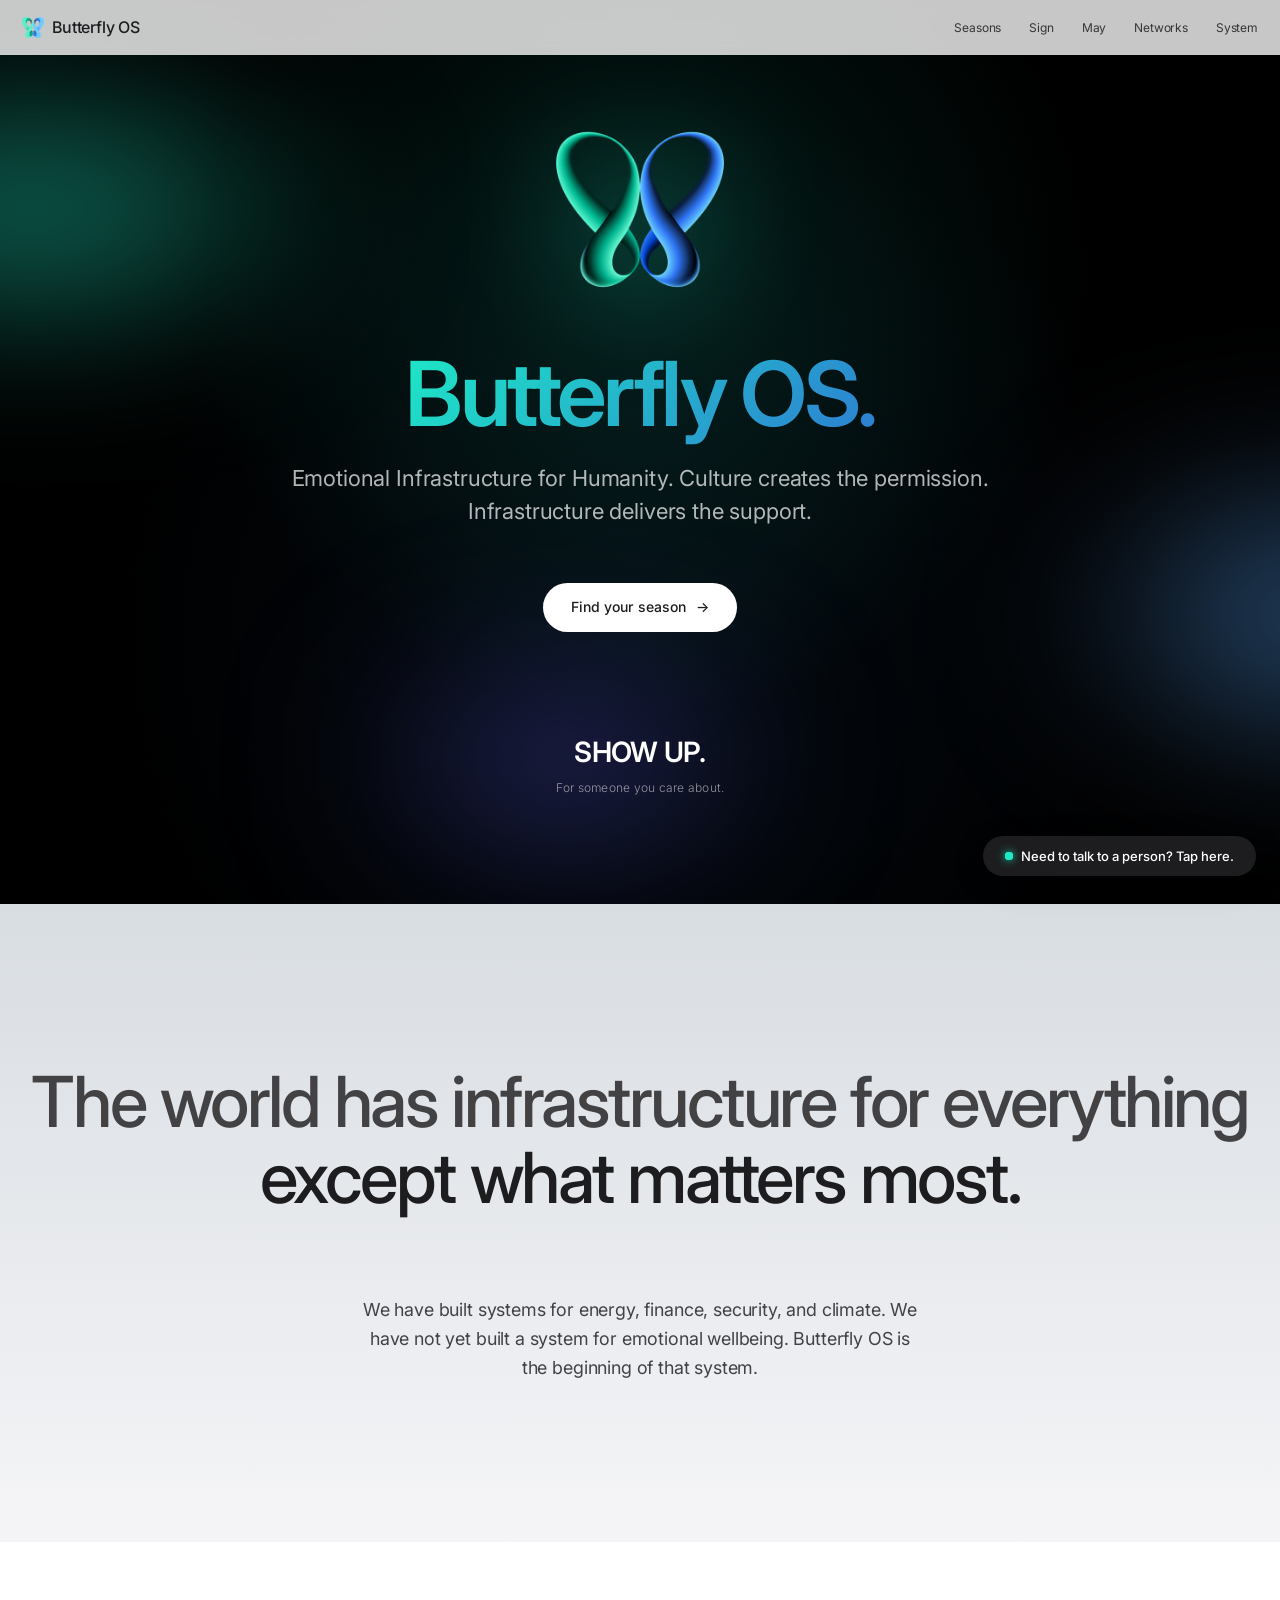
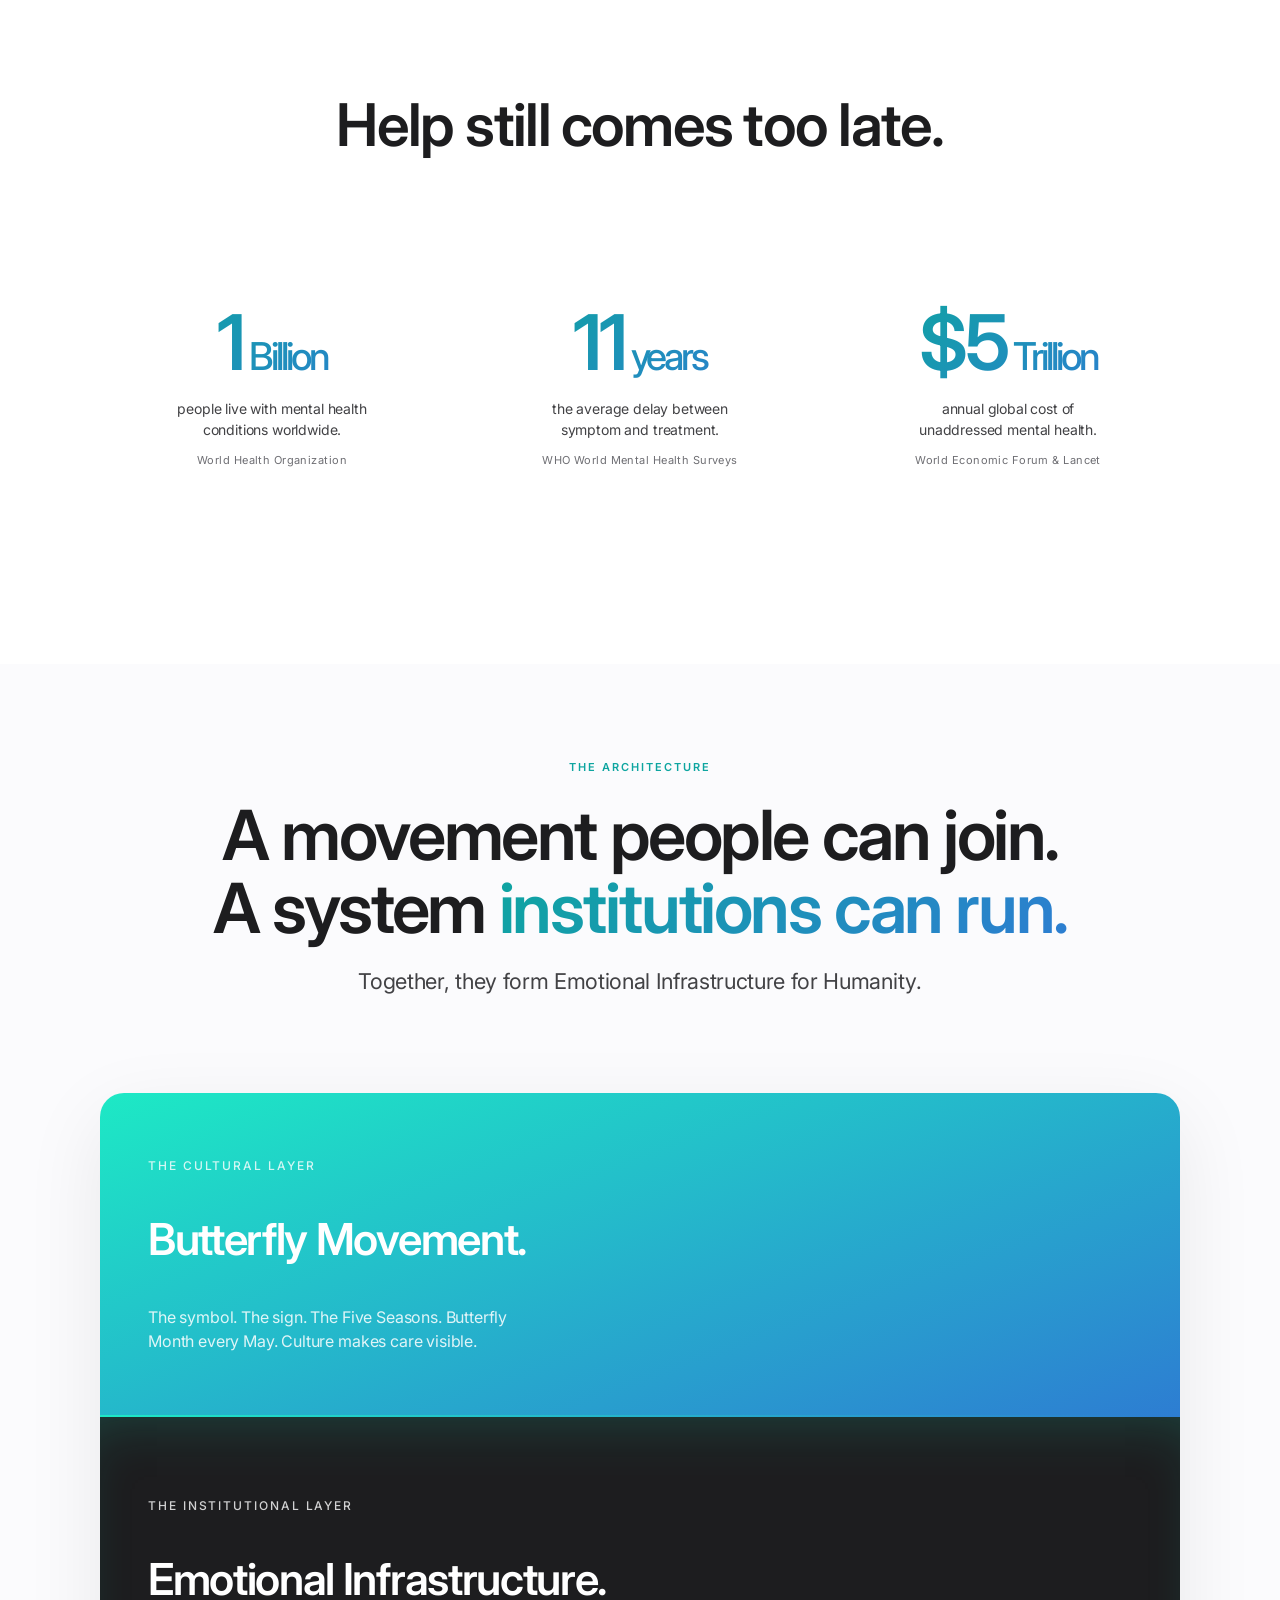
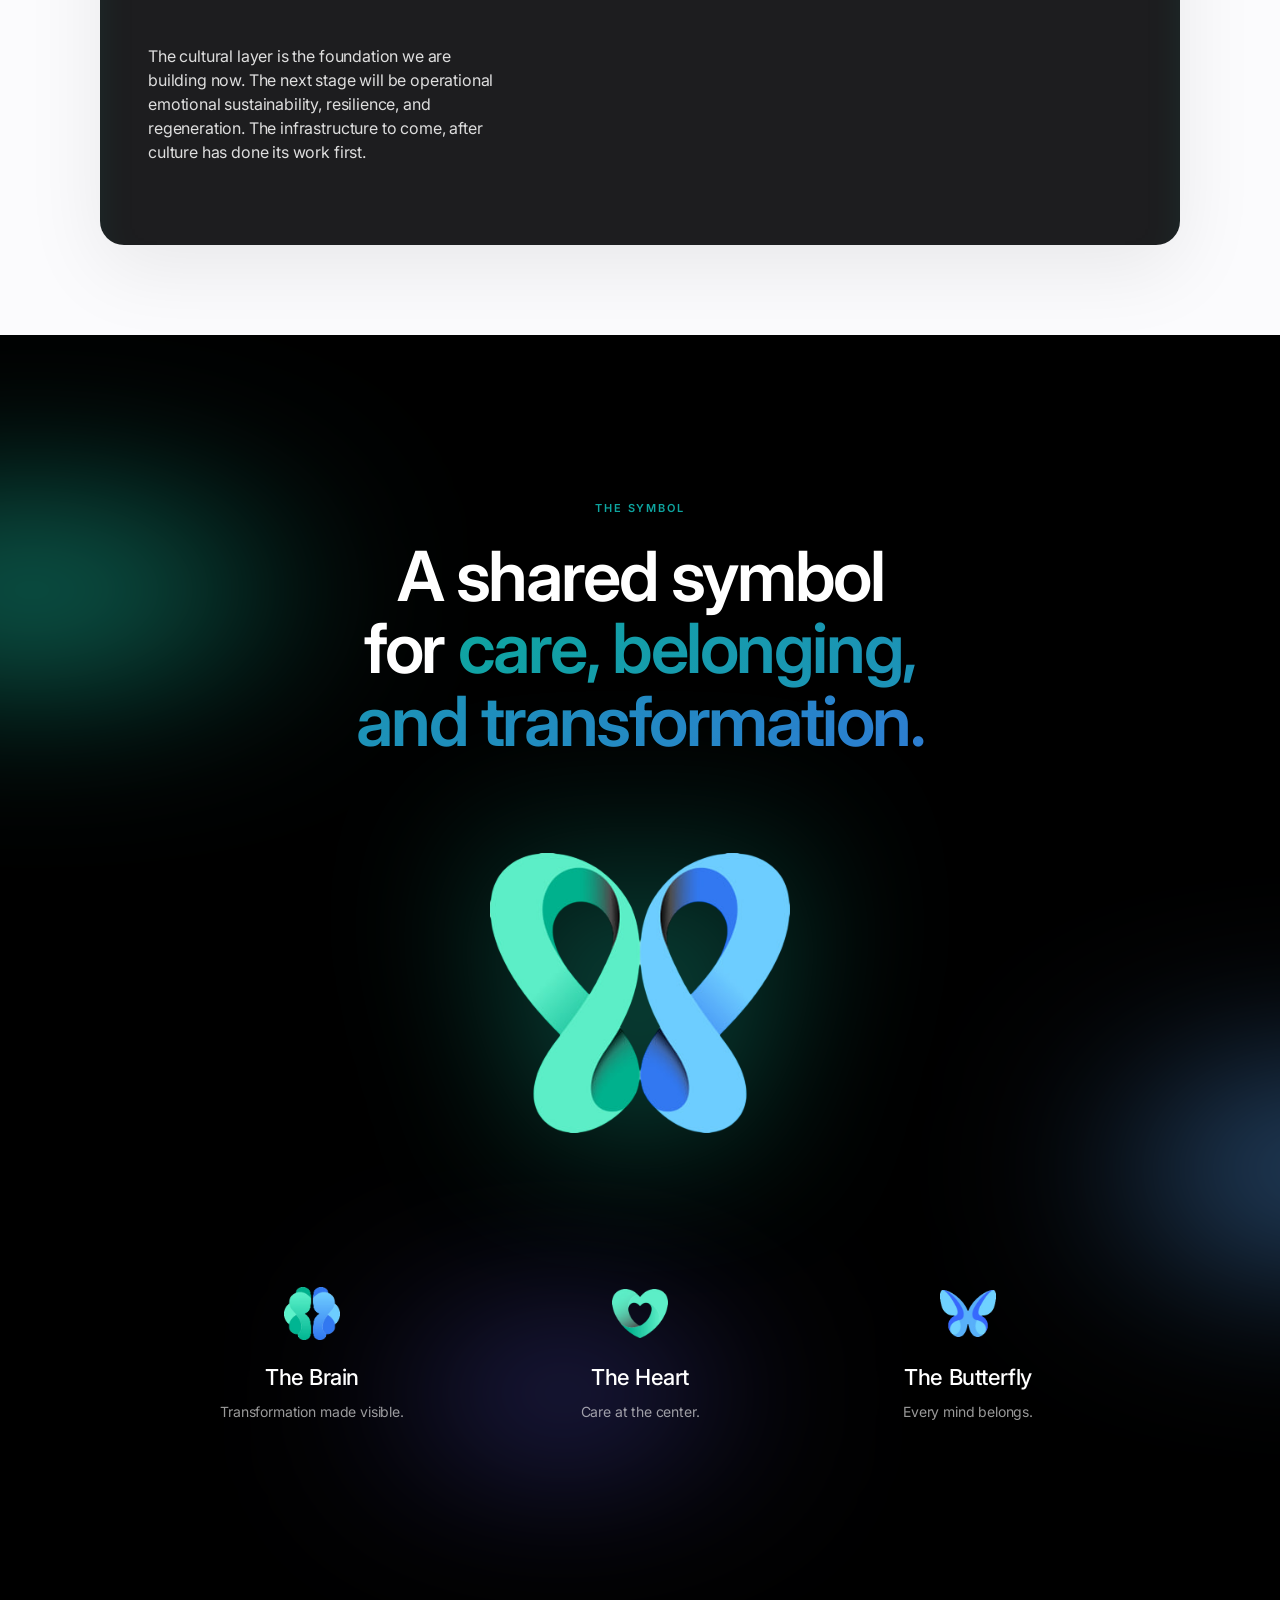
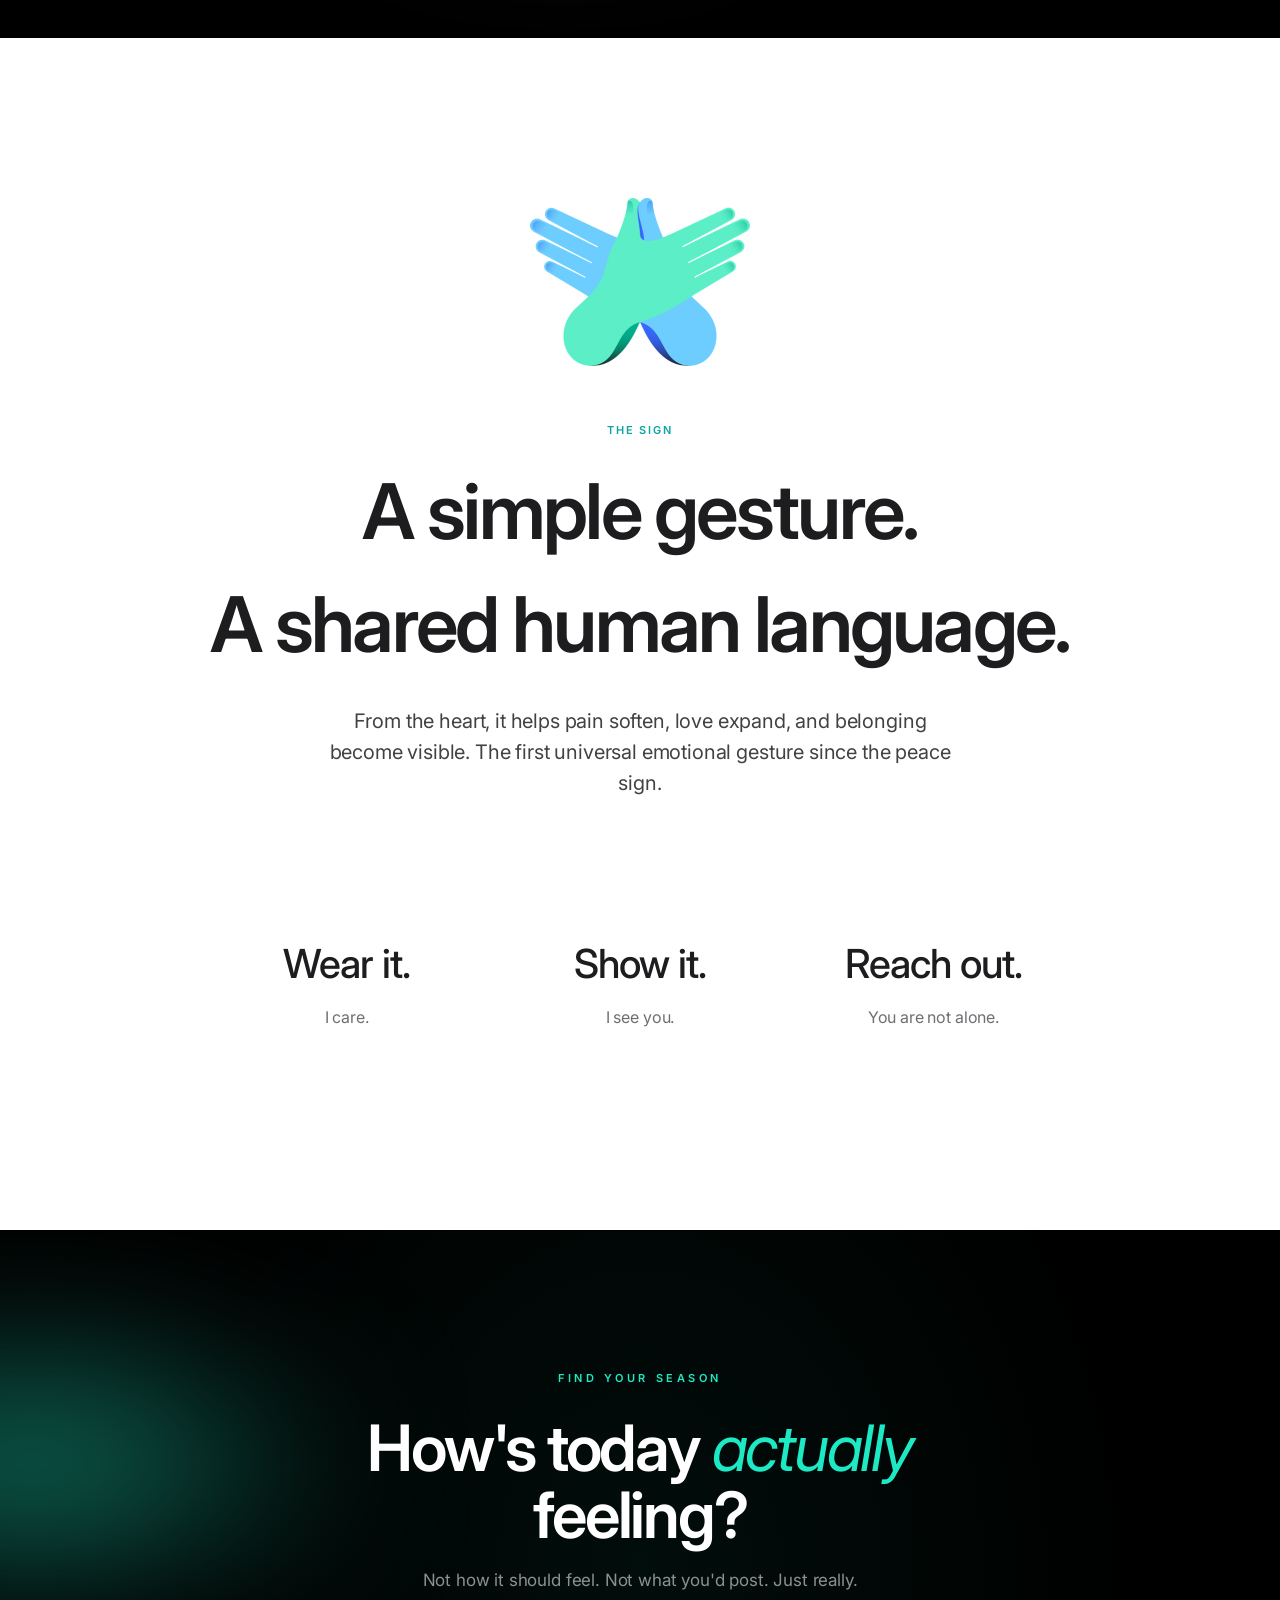
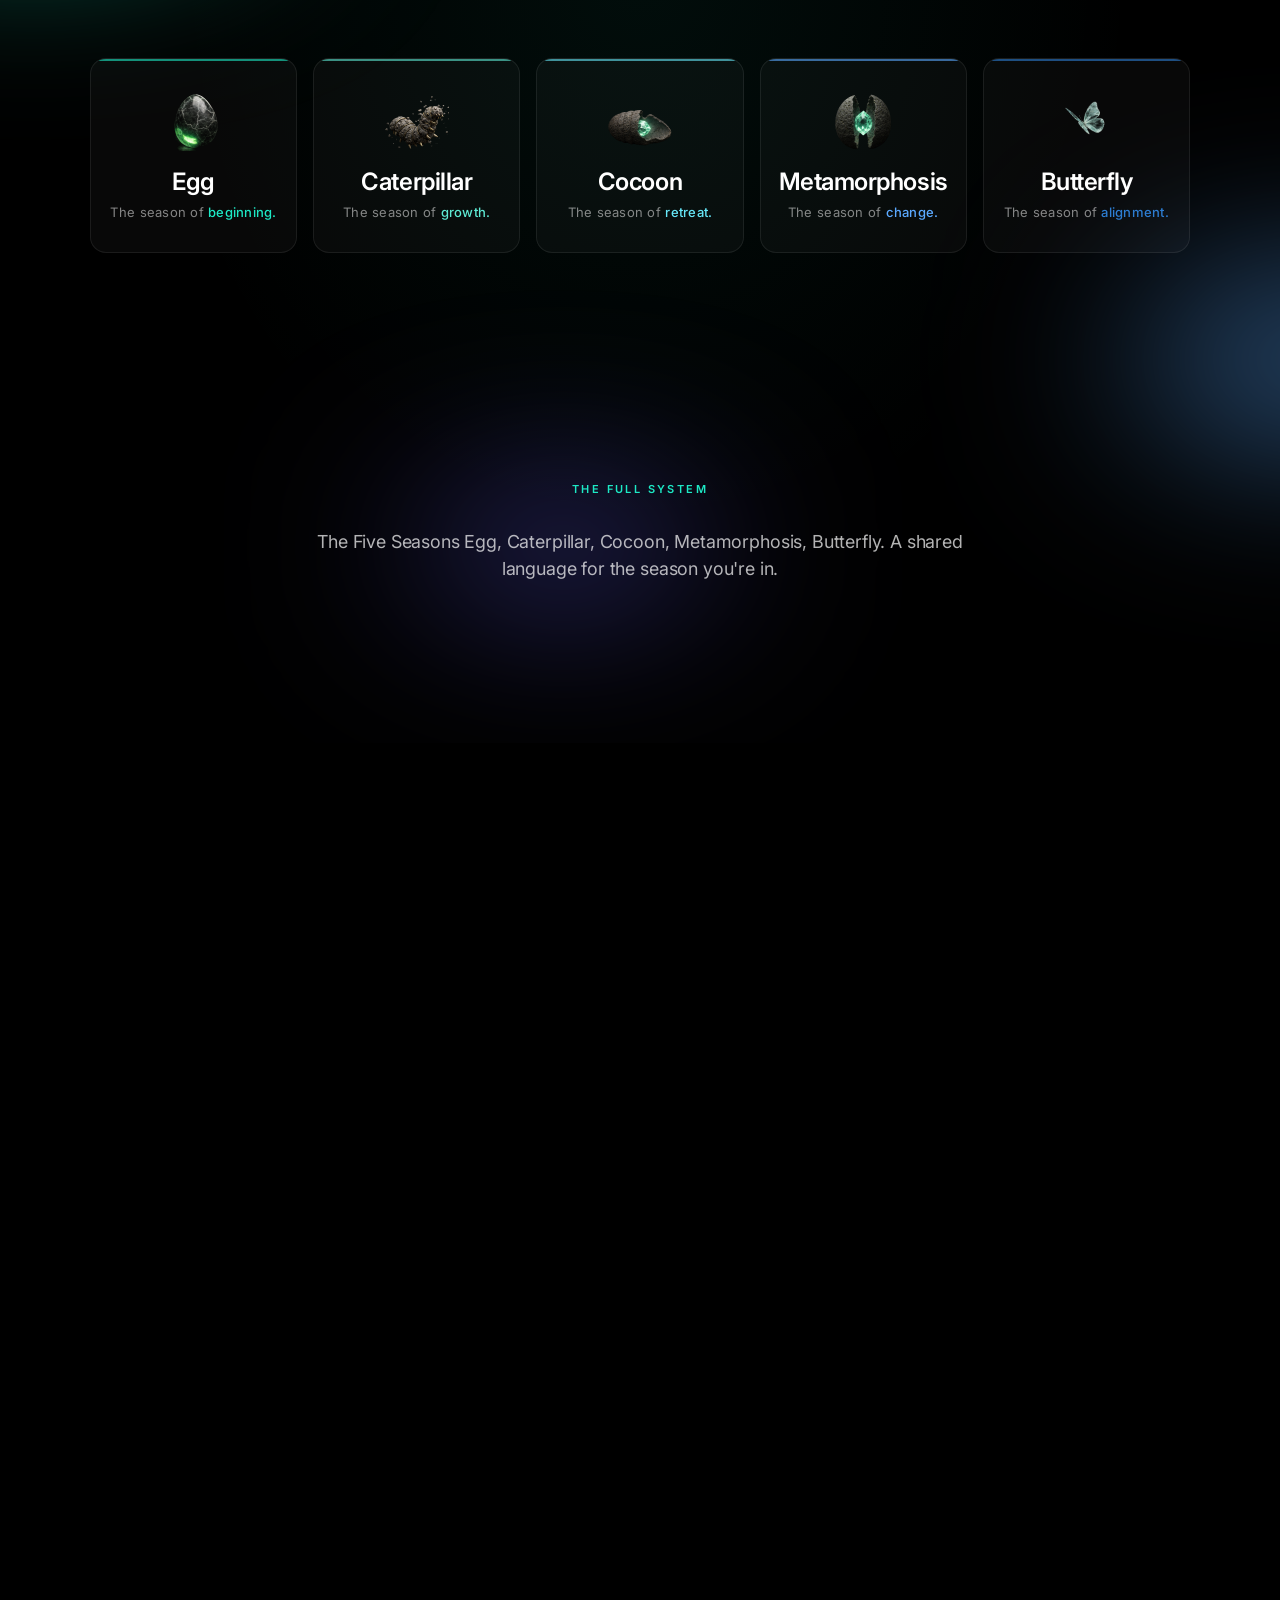
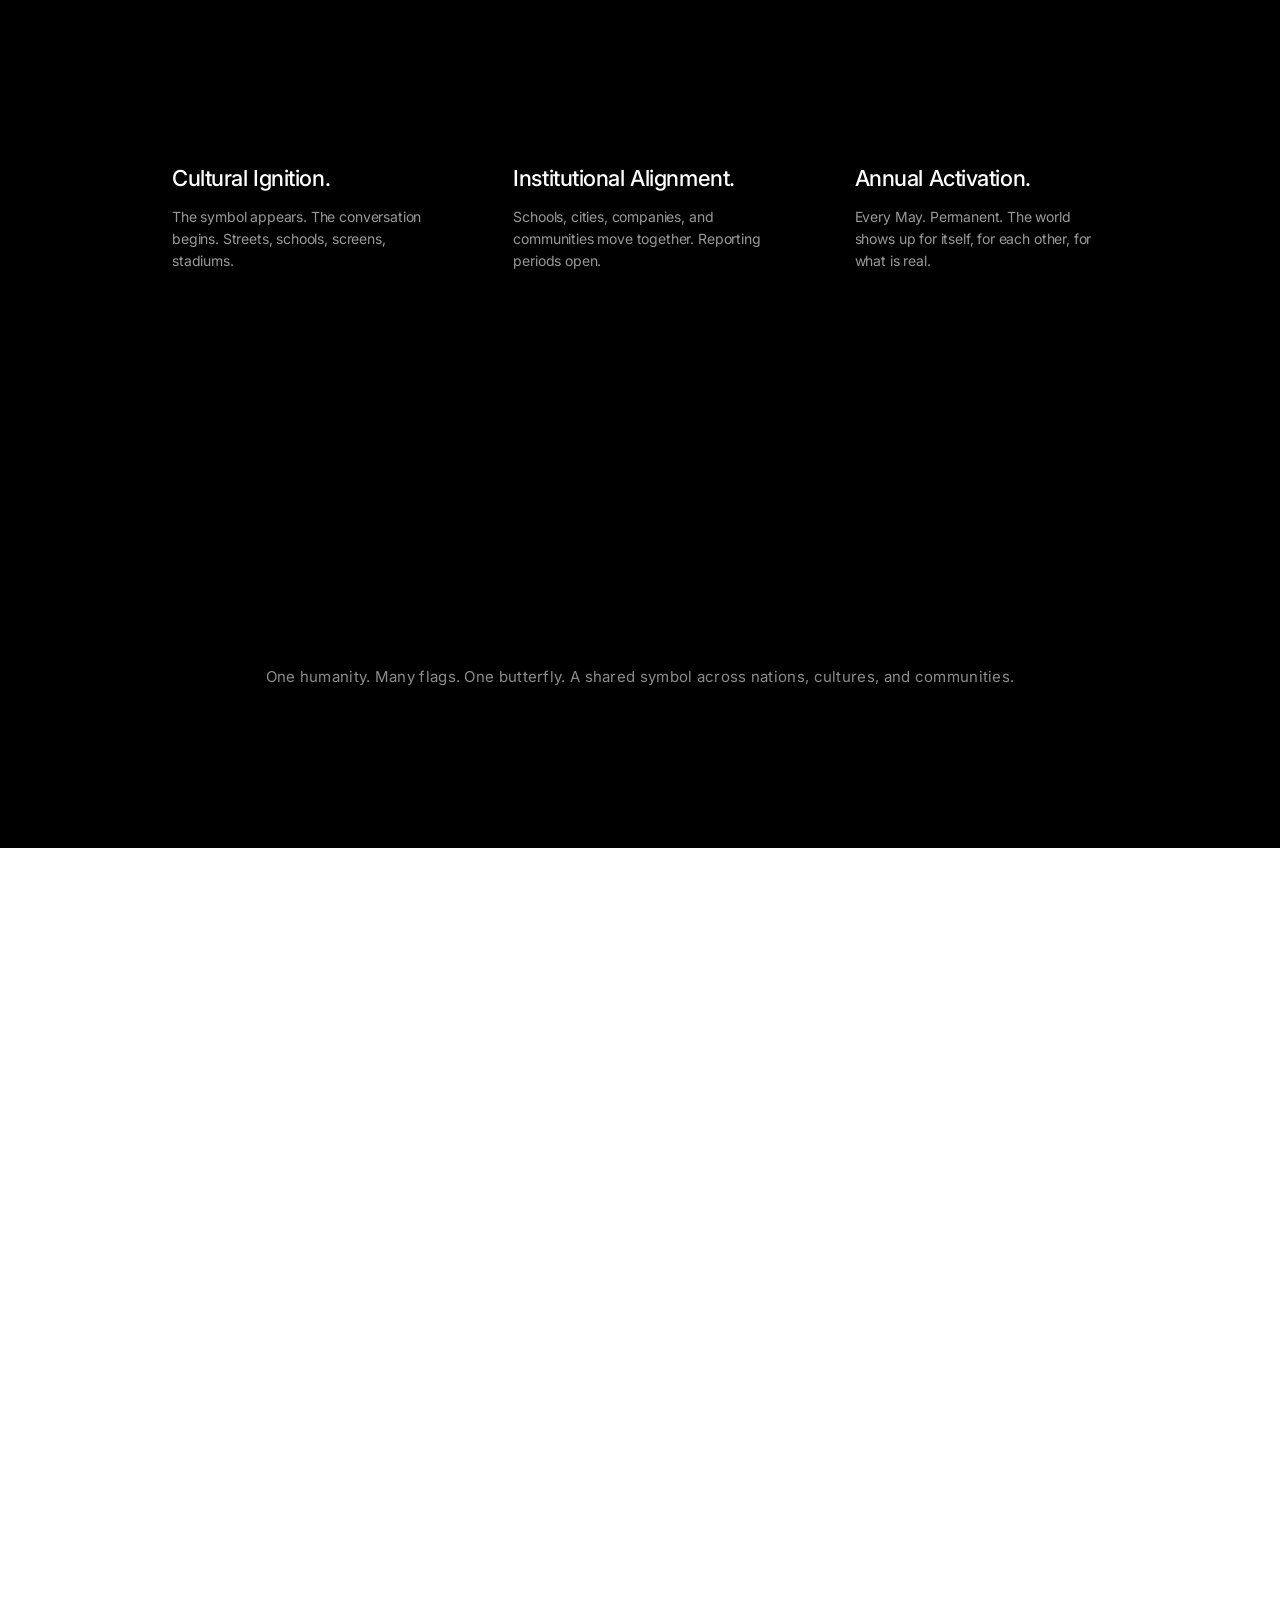
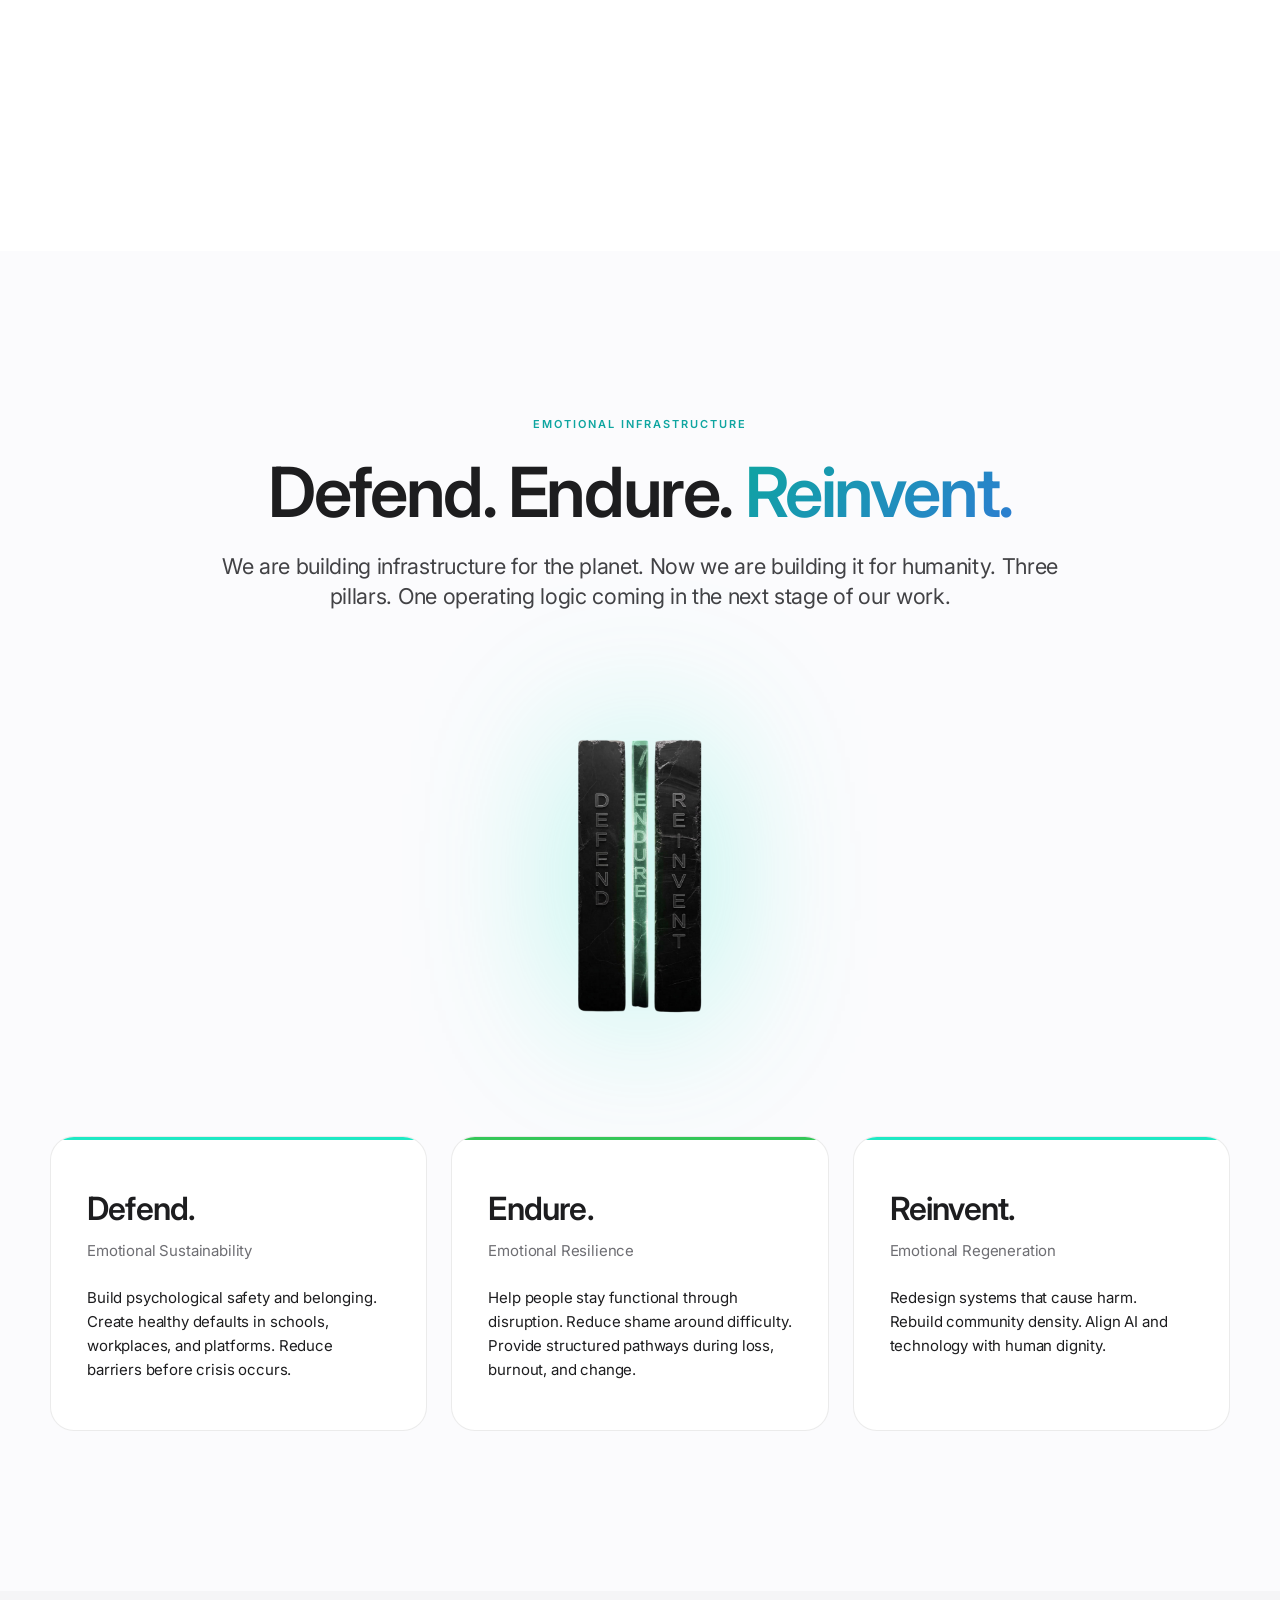
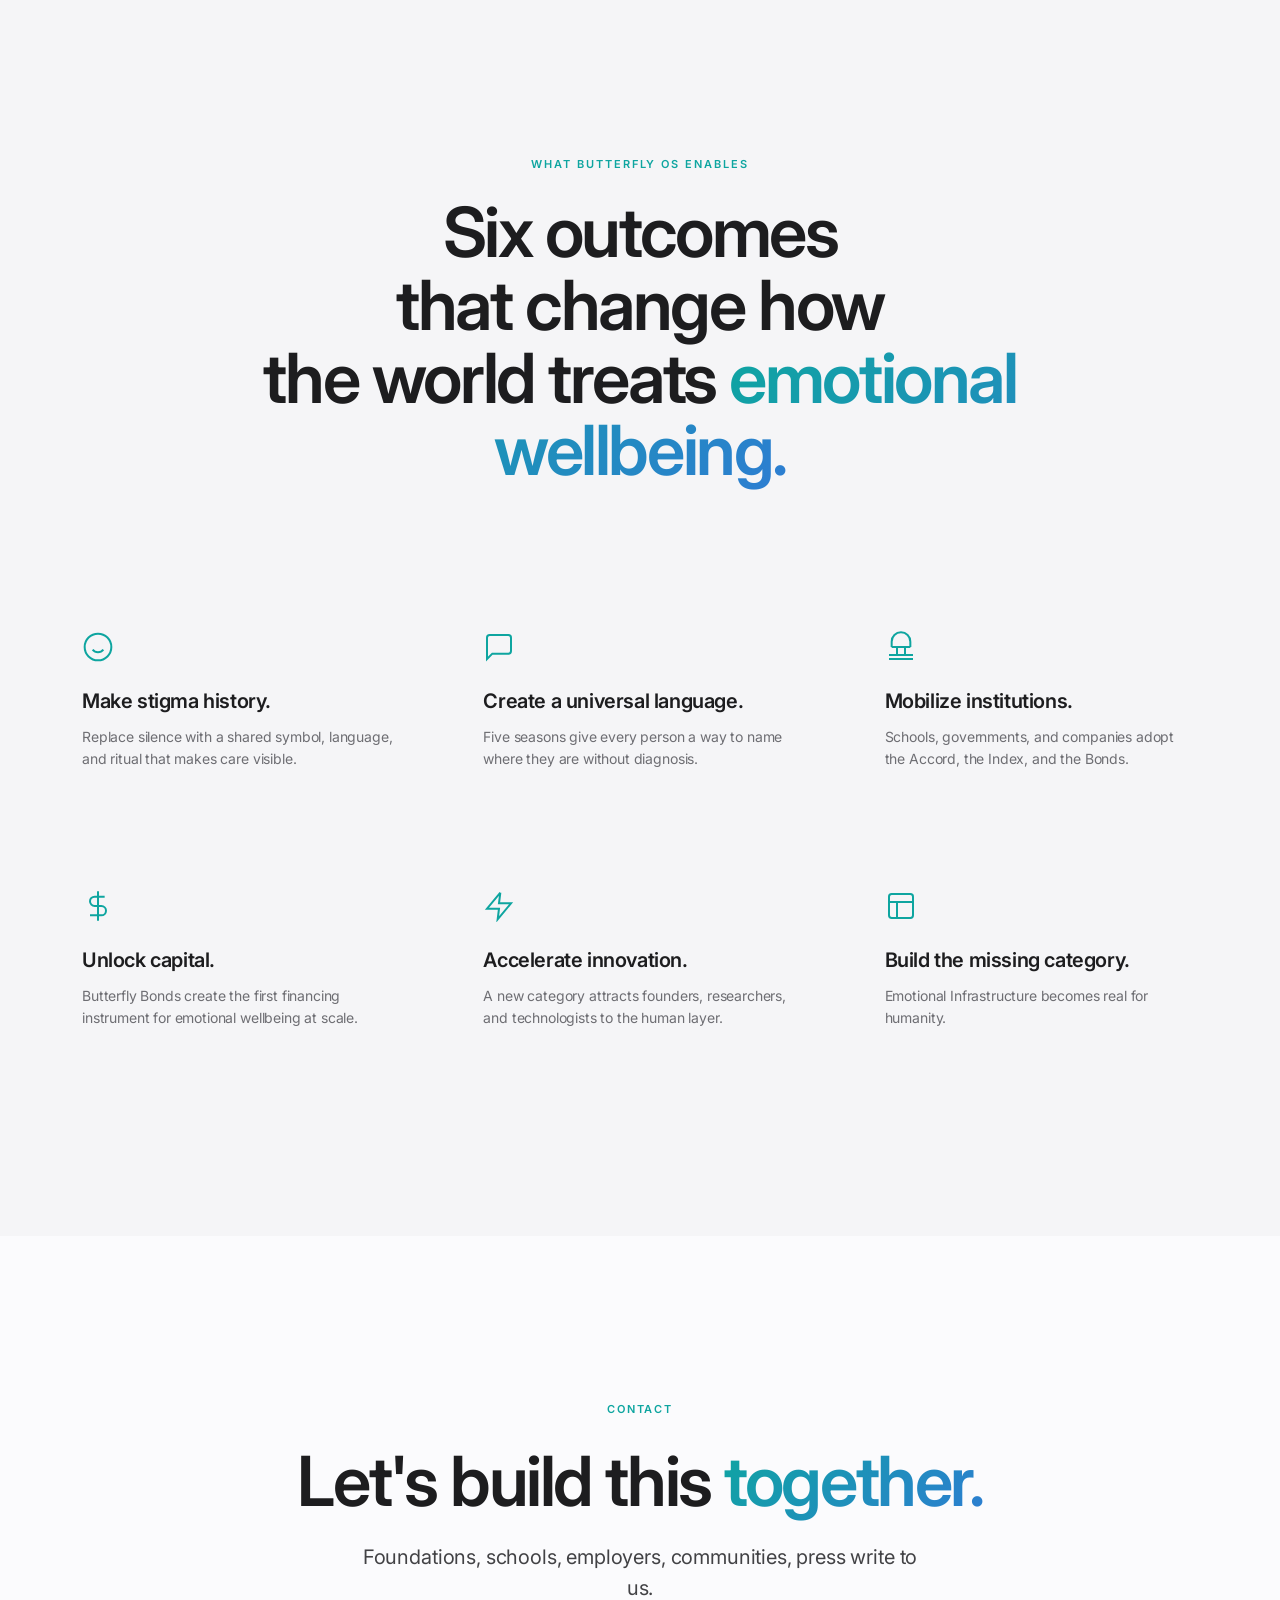
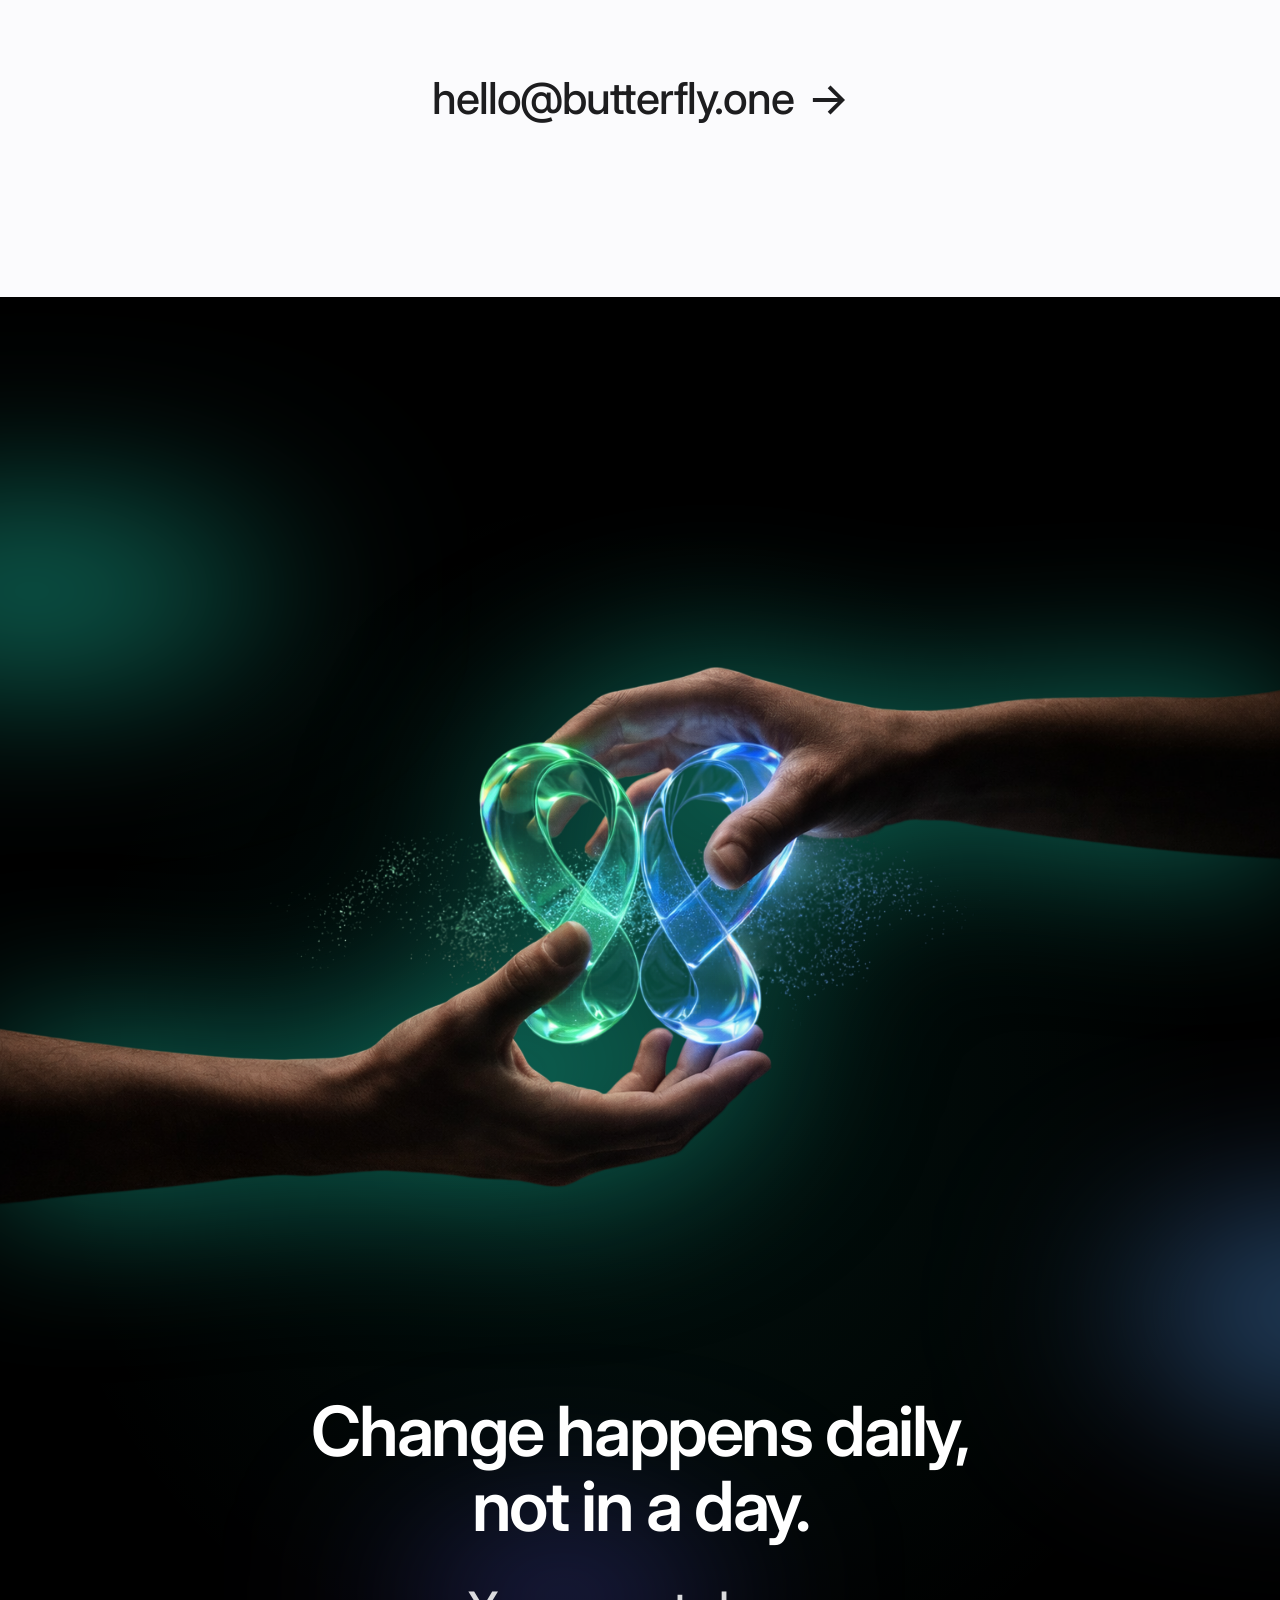
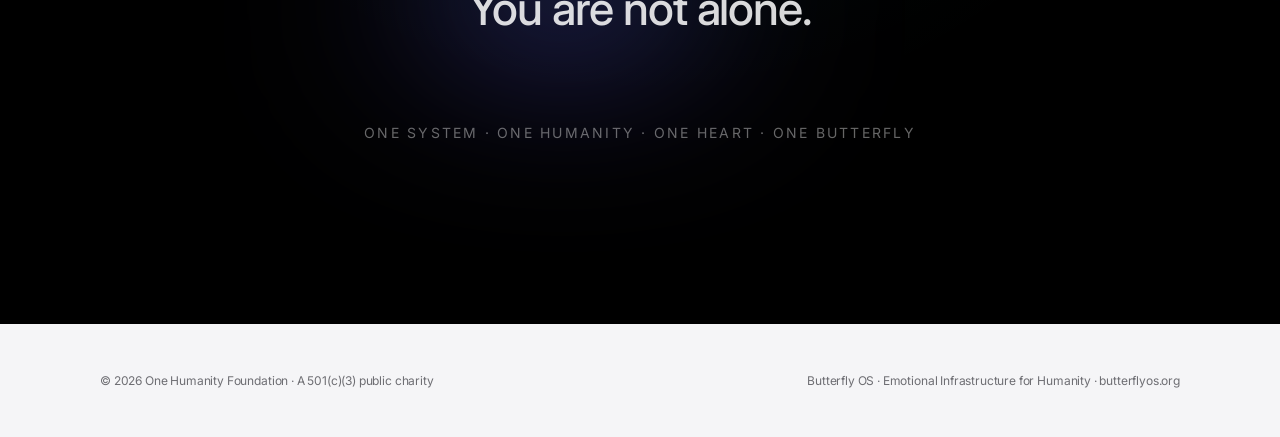
==== commit 3c6ae146: "Swap institutional video source to emt-infra.mp4 Both <video> elements in the institutional card now" ====
--- a/index.html
+++ b/index.html
@@ -130,8 +130,8 @@
       </div>
       <div class="layer-card-viz" aria-hidden="true">
         <div class="viz-institutional-wrap">
-          <video class="viz-institutional-video viz-institutional-video-a" src="emotional-infrastructure.mp4" autoplay muted playsinline preload="auto" disablepictureinpicture></video>
-          <video class="viz-institutional-video viz-institutional-video-b" src="emotional-infrastructure.mp4" muted playsinline preload="auto" disablepictureinpicture></video>
+          <video class="viz-institutional-video viz-institutional-video-a" src="emt-infra.mp4" autoplay muted playsinline preload="auto" disablepictureinpicture></video>
+          <video class="viz-institutional-video viz-institutional-video-b" src="emt-infra.mp4" muted playsinline preload="auto" disablepictureinpicture></video>
         </div>
       </div>
     </div>
--- a/butterfly-os.css
+++ b/butterfly-os.css
@@ -730,26 +730,37 @@
   opacity: 1;
 }
 
-/* Institutional — looping emotional-infrastructure video, mirrors
-   the cultural butterfly's two-video crossfade pattern. The black
-   background of the source clip dissolves into the card's ink
-   backdrop via mix-blend-mode: screen — same trick as the
-   butterfly card. */
+/* Institutional — looping emotional-infrastructure video.
+   Source clip is 9:16 portrait, but the cultural butterfly's
+   visual footprint is roughly square. Force a square render area
+   via aspect-ratio: 1/1 on the wrap, then object-fit: cover on
+   the videos centers and crops the source. Result: same on-screen
+   size and shape as the butterfly video next to it.
+
+   filter: contrast(1.06) brightness(0.92) crushes any near-black
+   pixels in the source toward pure 0,0,0 so mix-blend-mode: screen
+   can fully dissolve the background into the card's ink backdrop
+   with no faint rectangular trace. */
 .viz-institutional-wrap {
   position: relative;
   display: block;
   width: 100%;
   max-width: 300px;
+  aspect-ratio: 1 / 1;
   margin: 0 auto;
+  overflow: hidden;
   isolation: auto;
 }
 .viz-institutional-video {
   display: block;
   width: 100%;
-  height: auto;
+  height: 100%;
+  object-fit: cover;
+  object-position: center;
   pointer-events: none;
   mix-blend-mode: screen;
   background: transparent;
+  filter: contrast(1.06) brightness(0.92);
 }
 .viz-institutional-video-b {
   position: absolute;
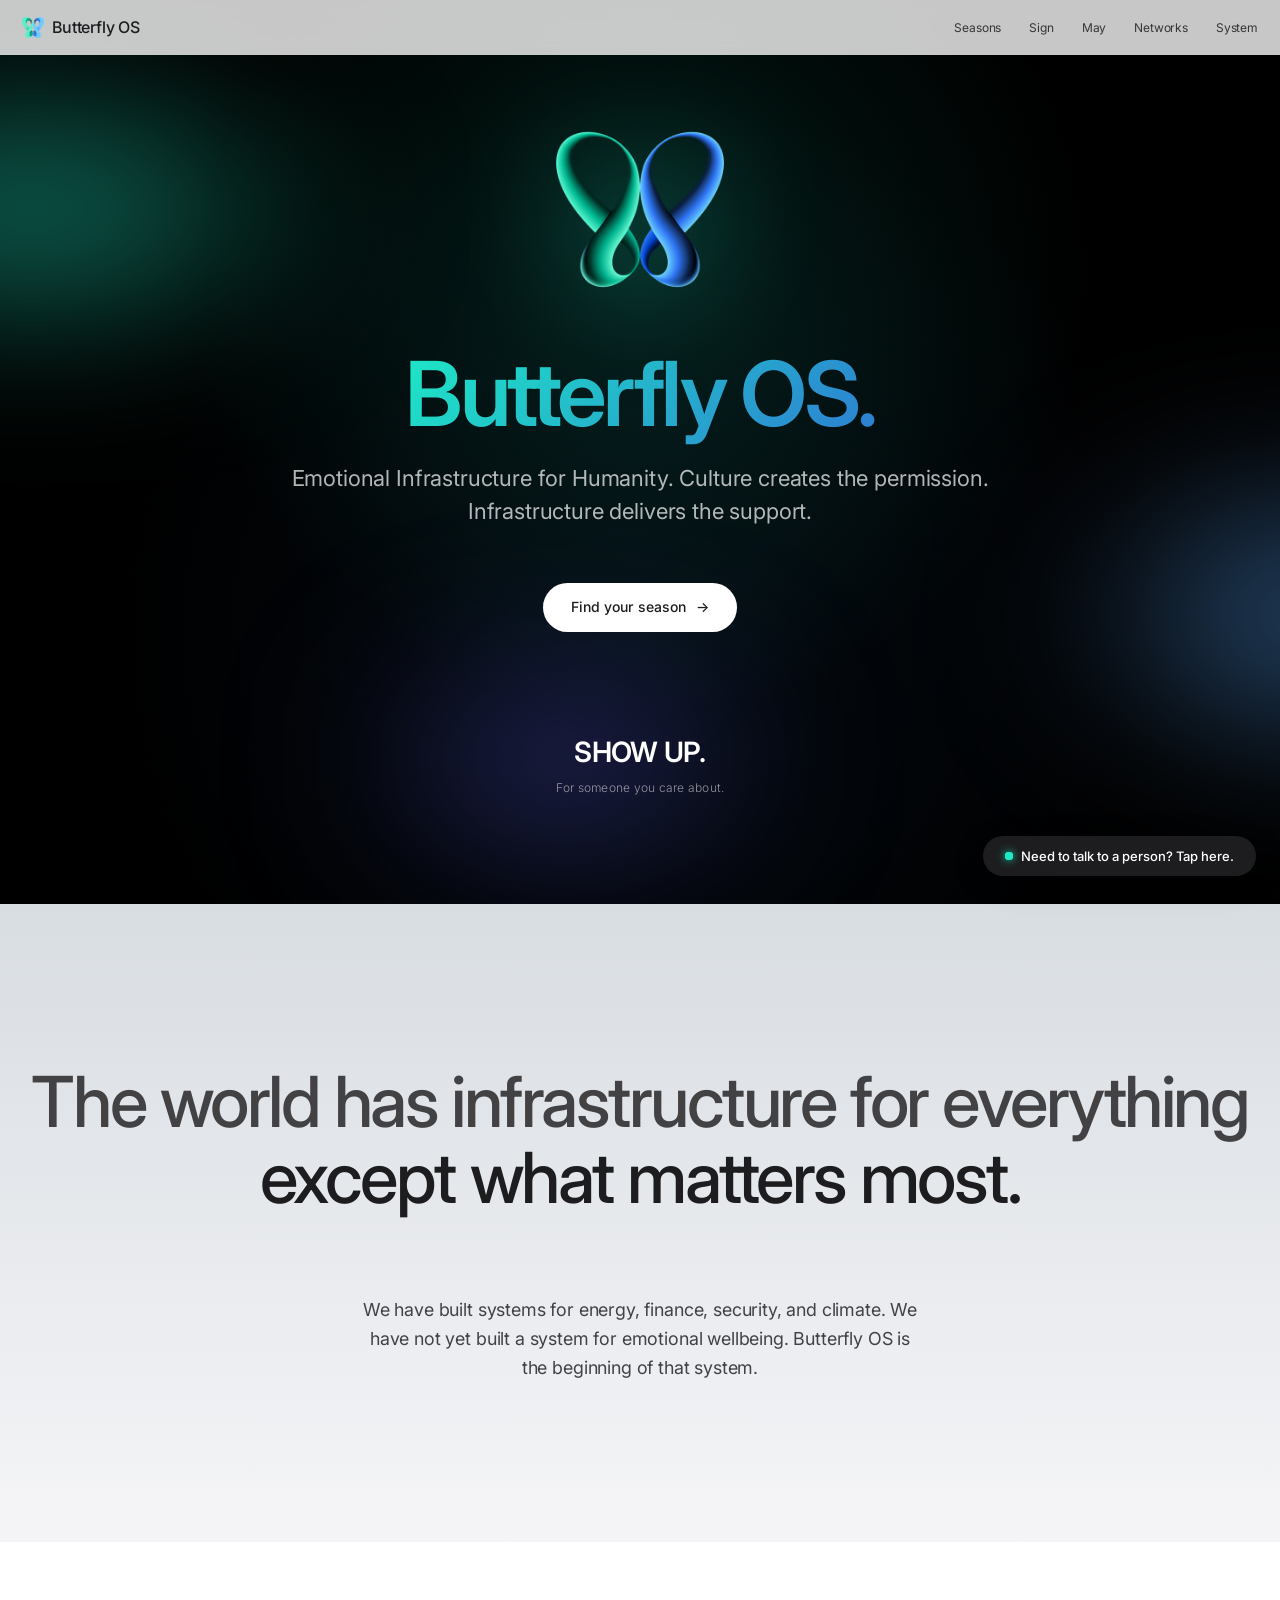
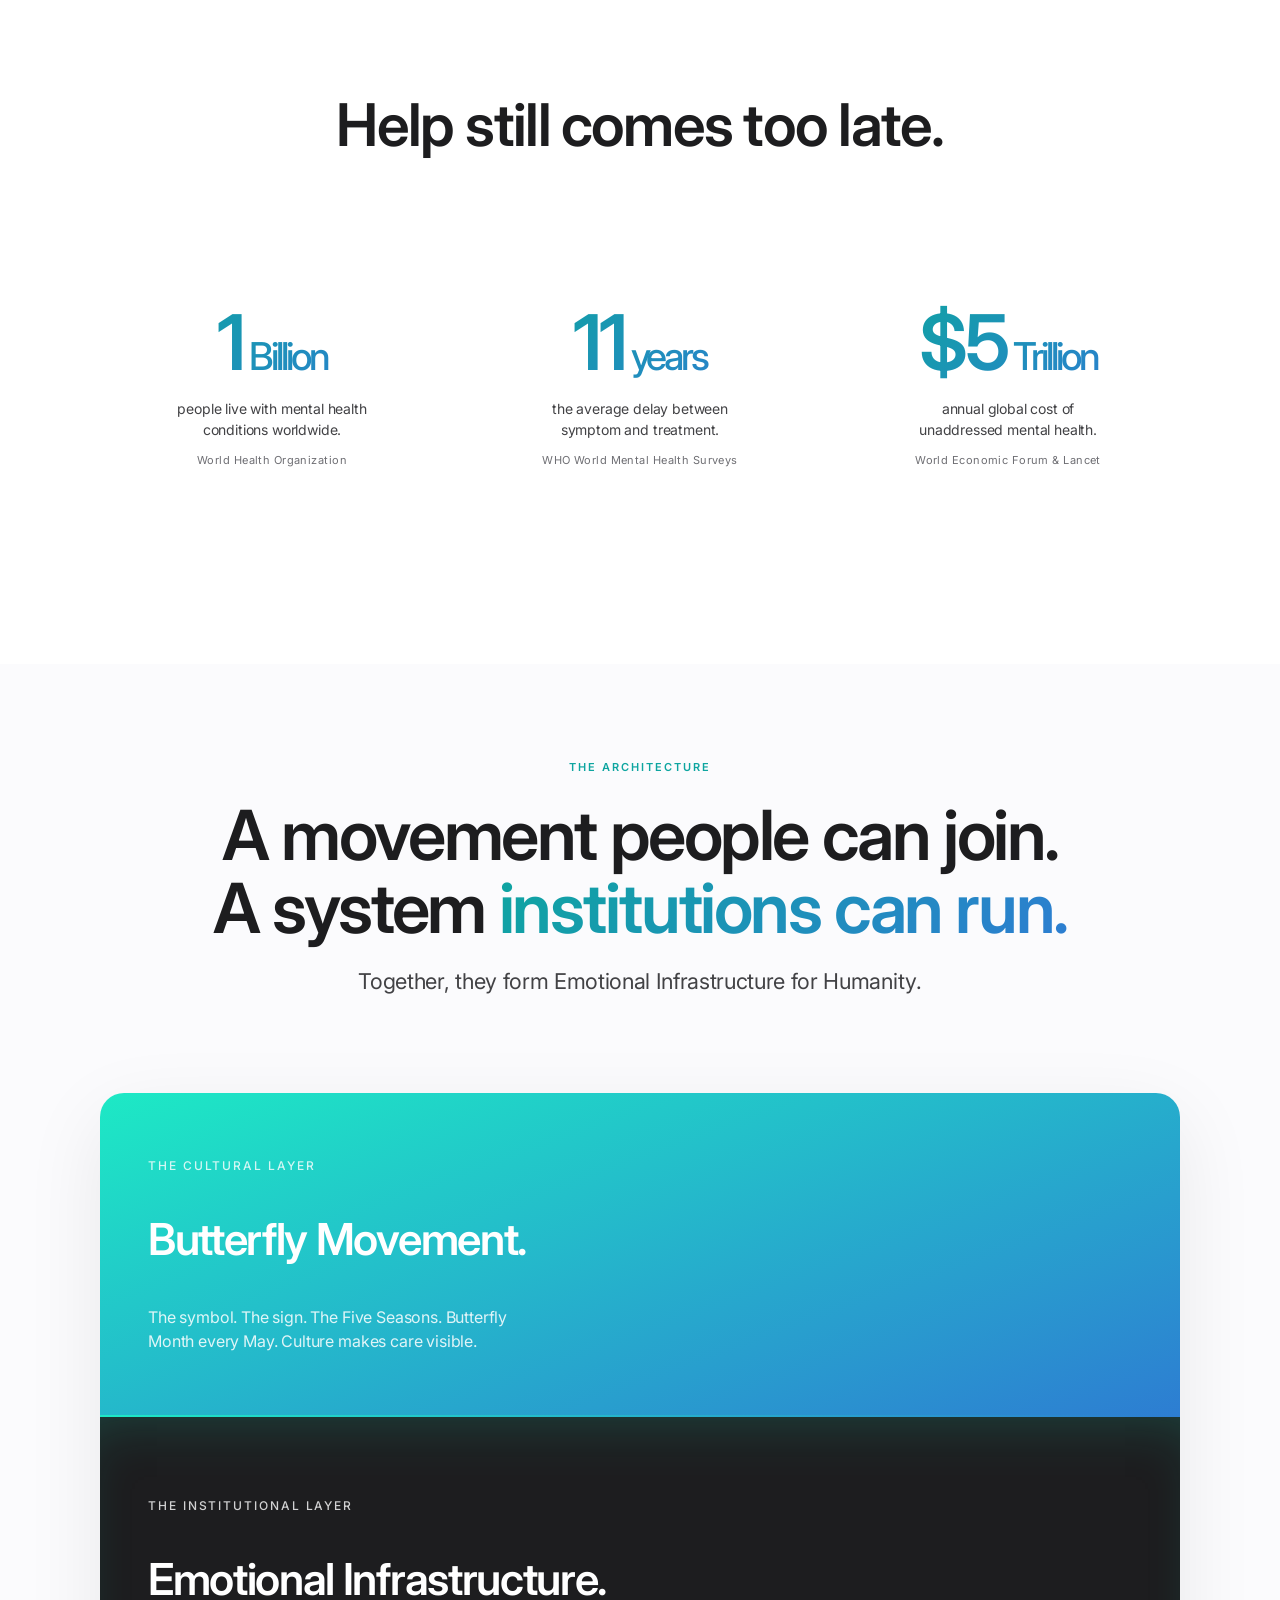
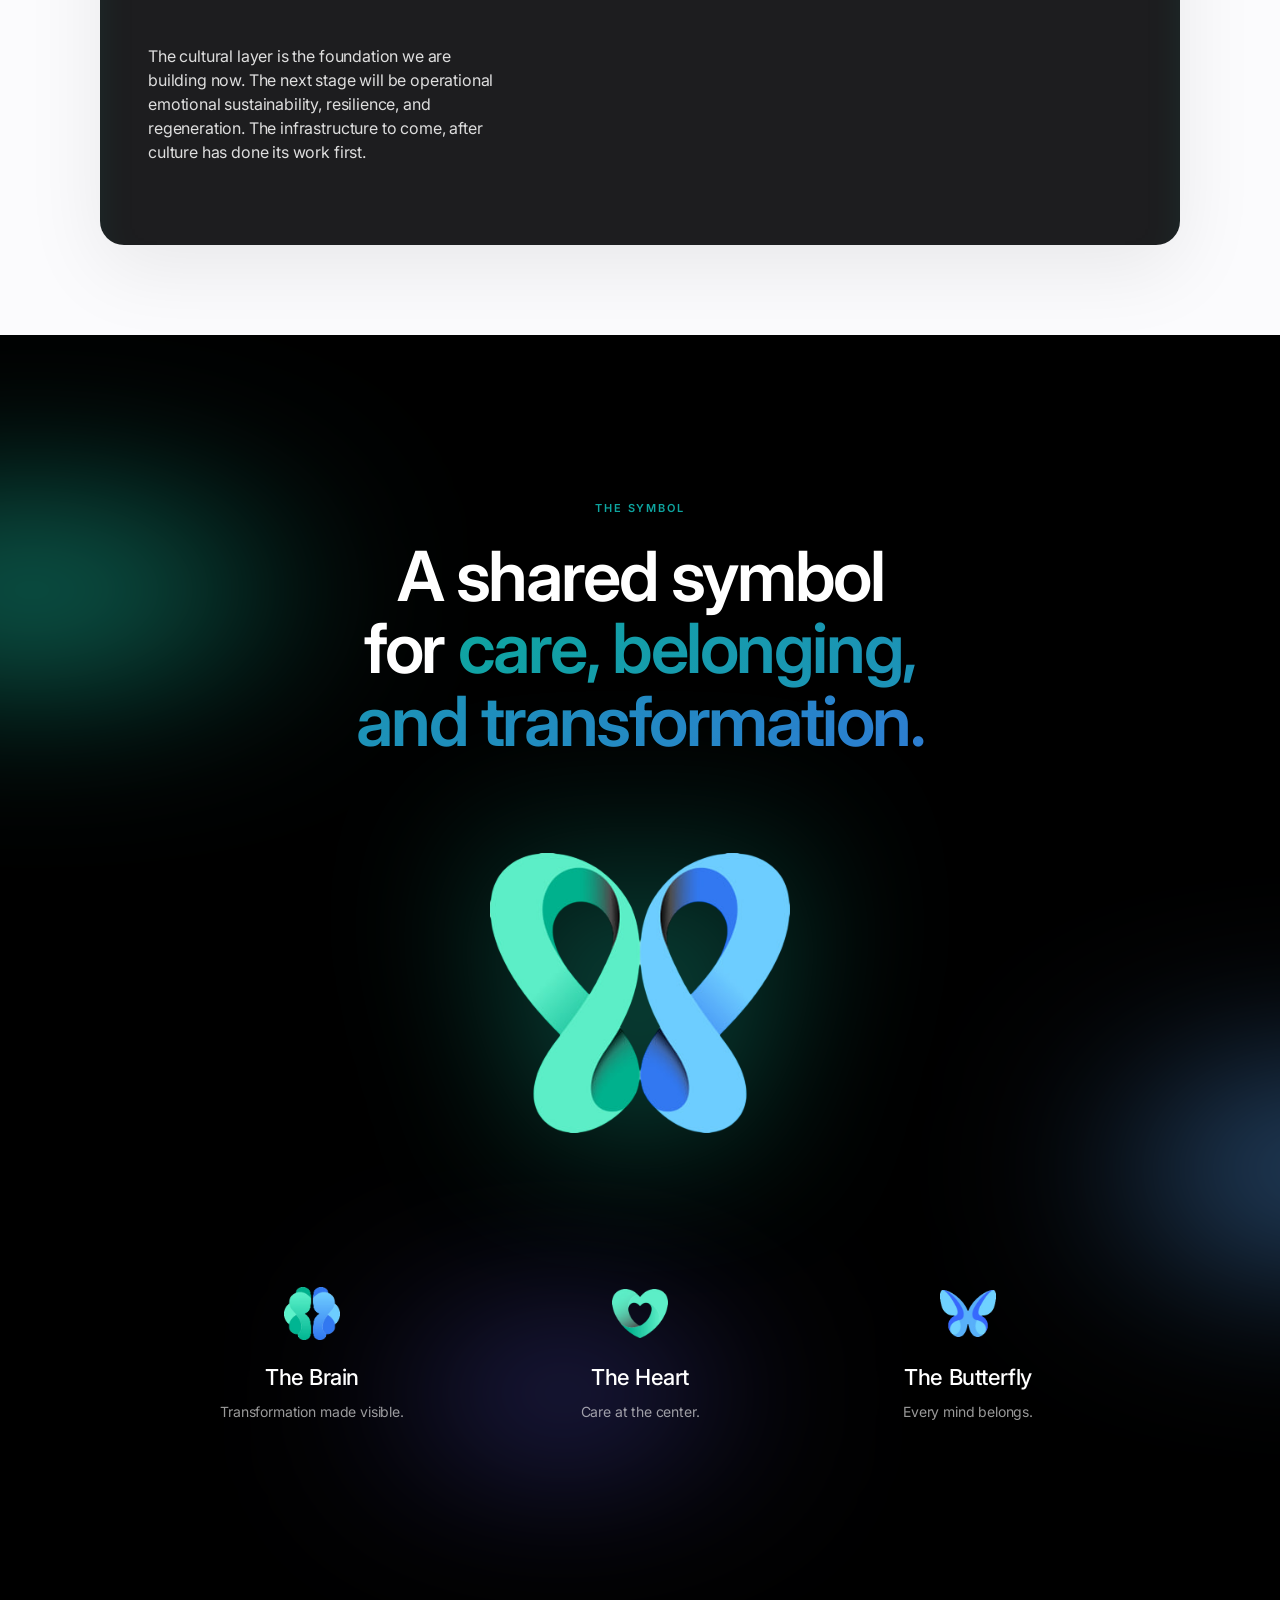
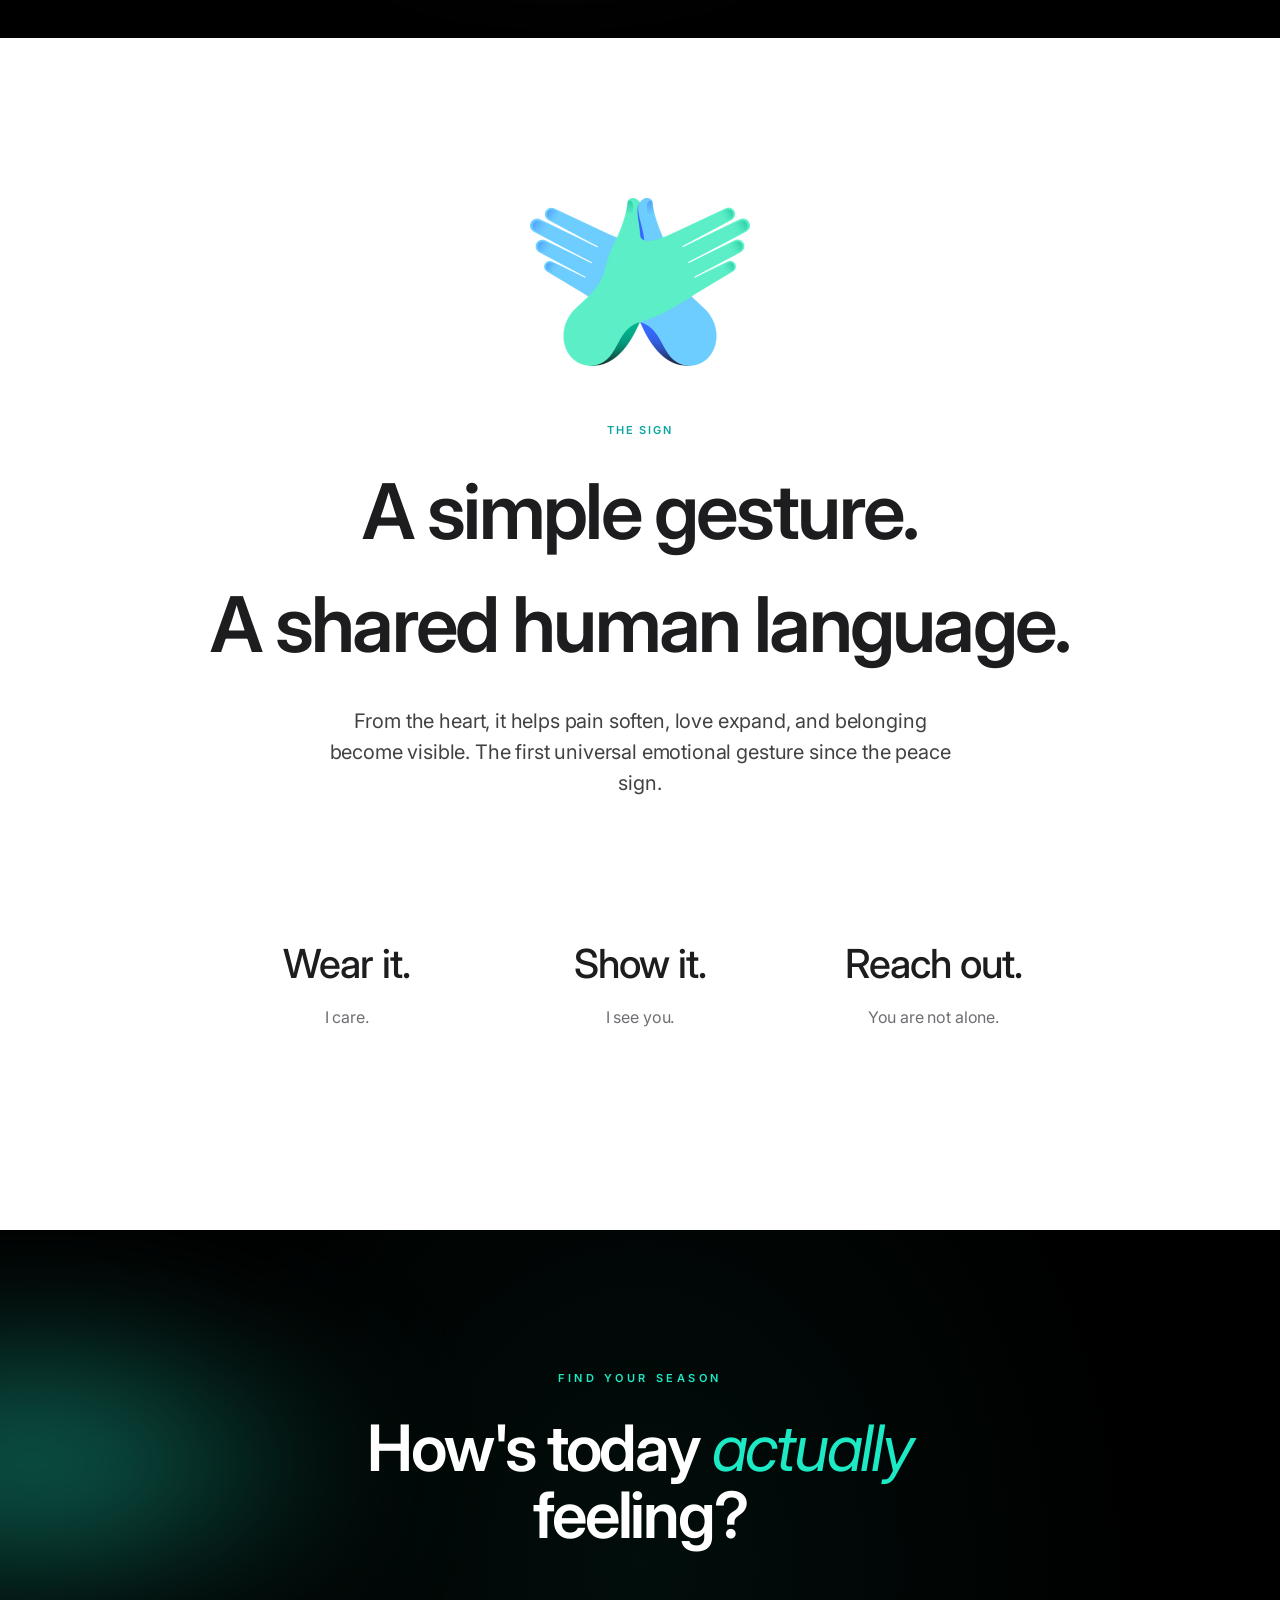
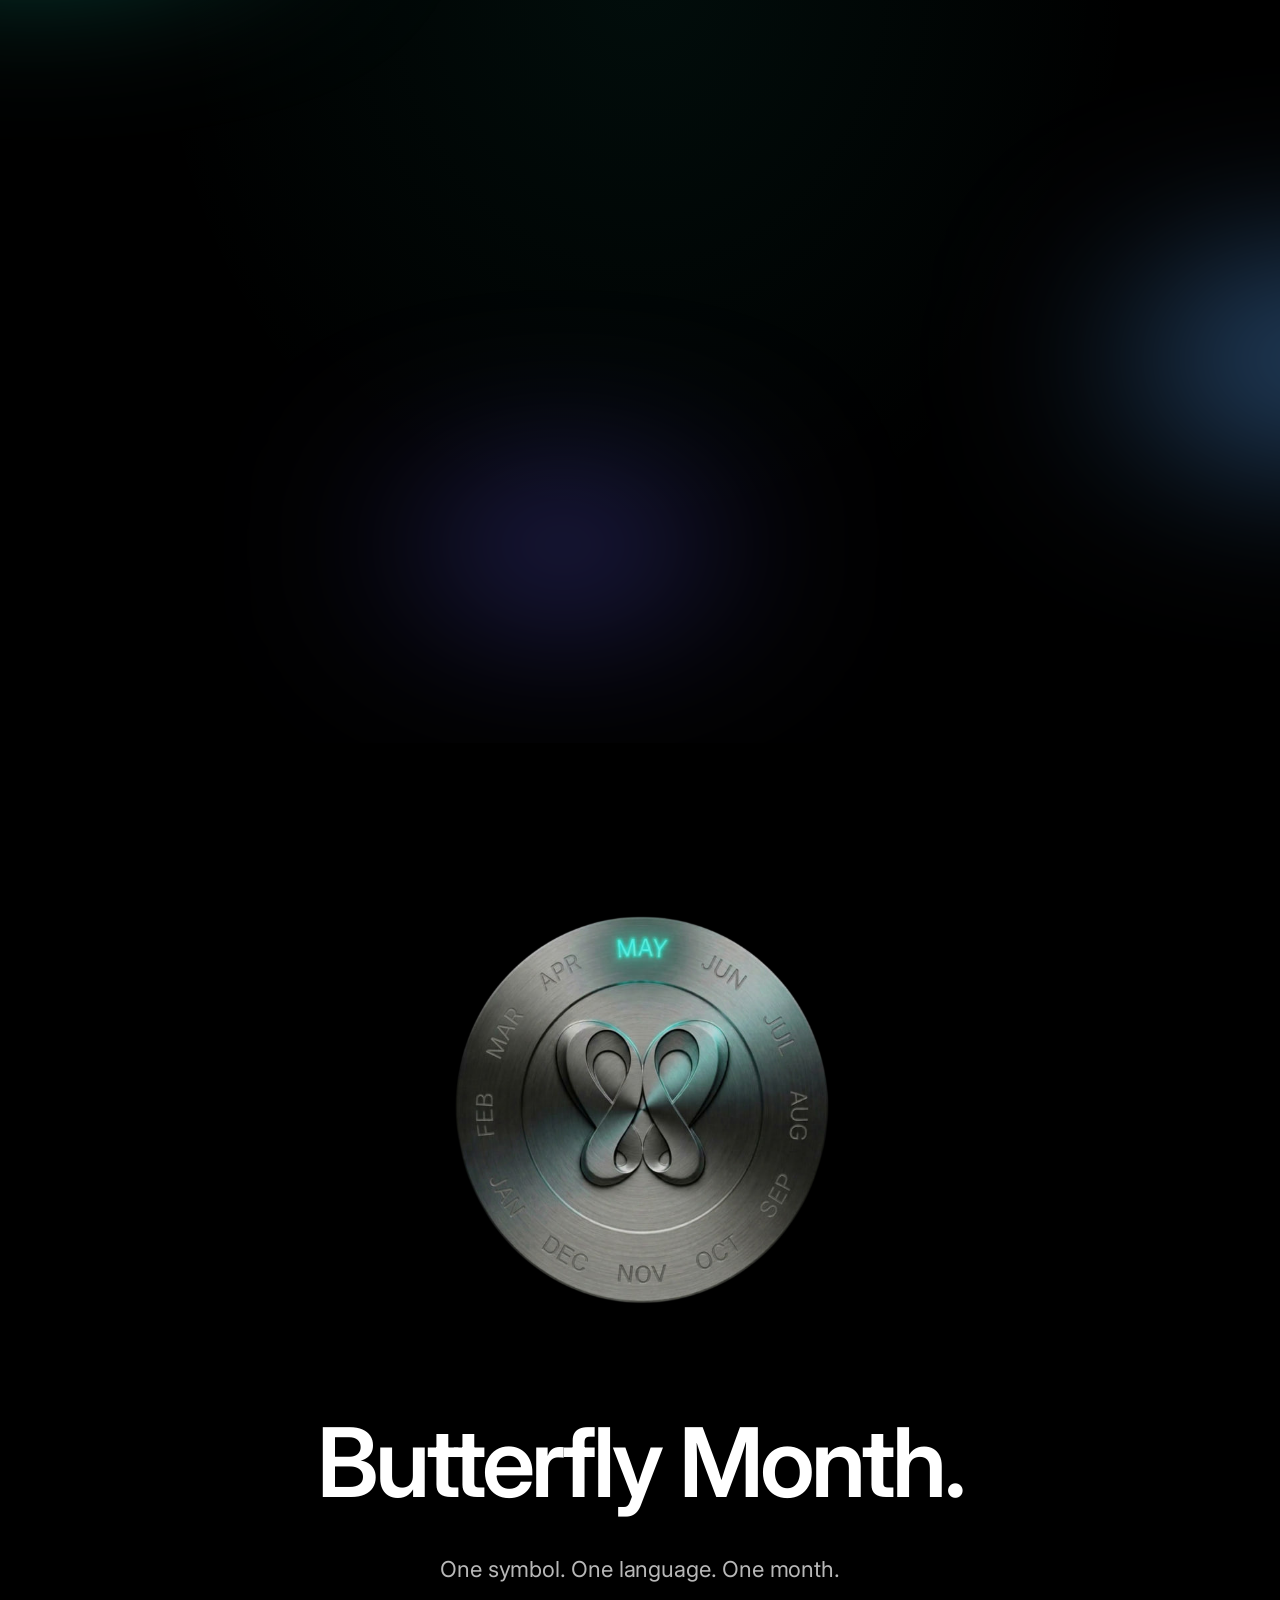
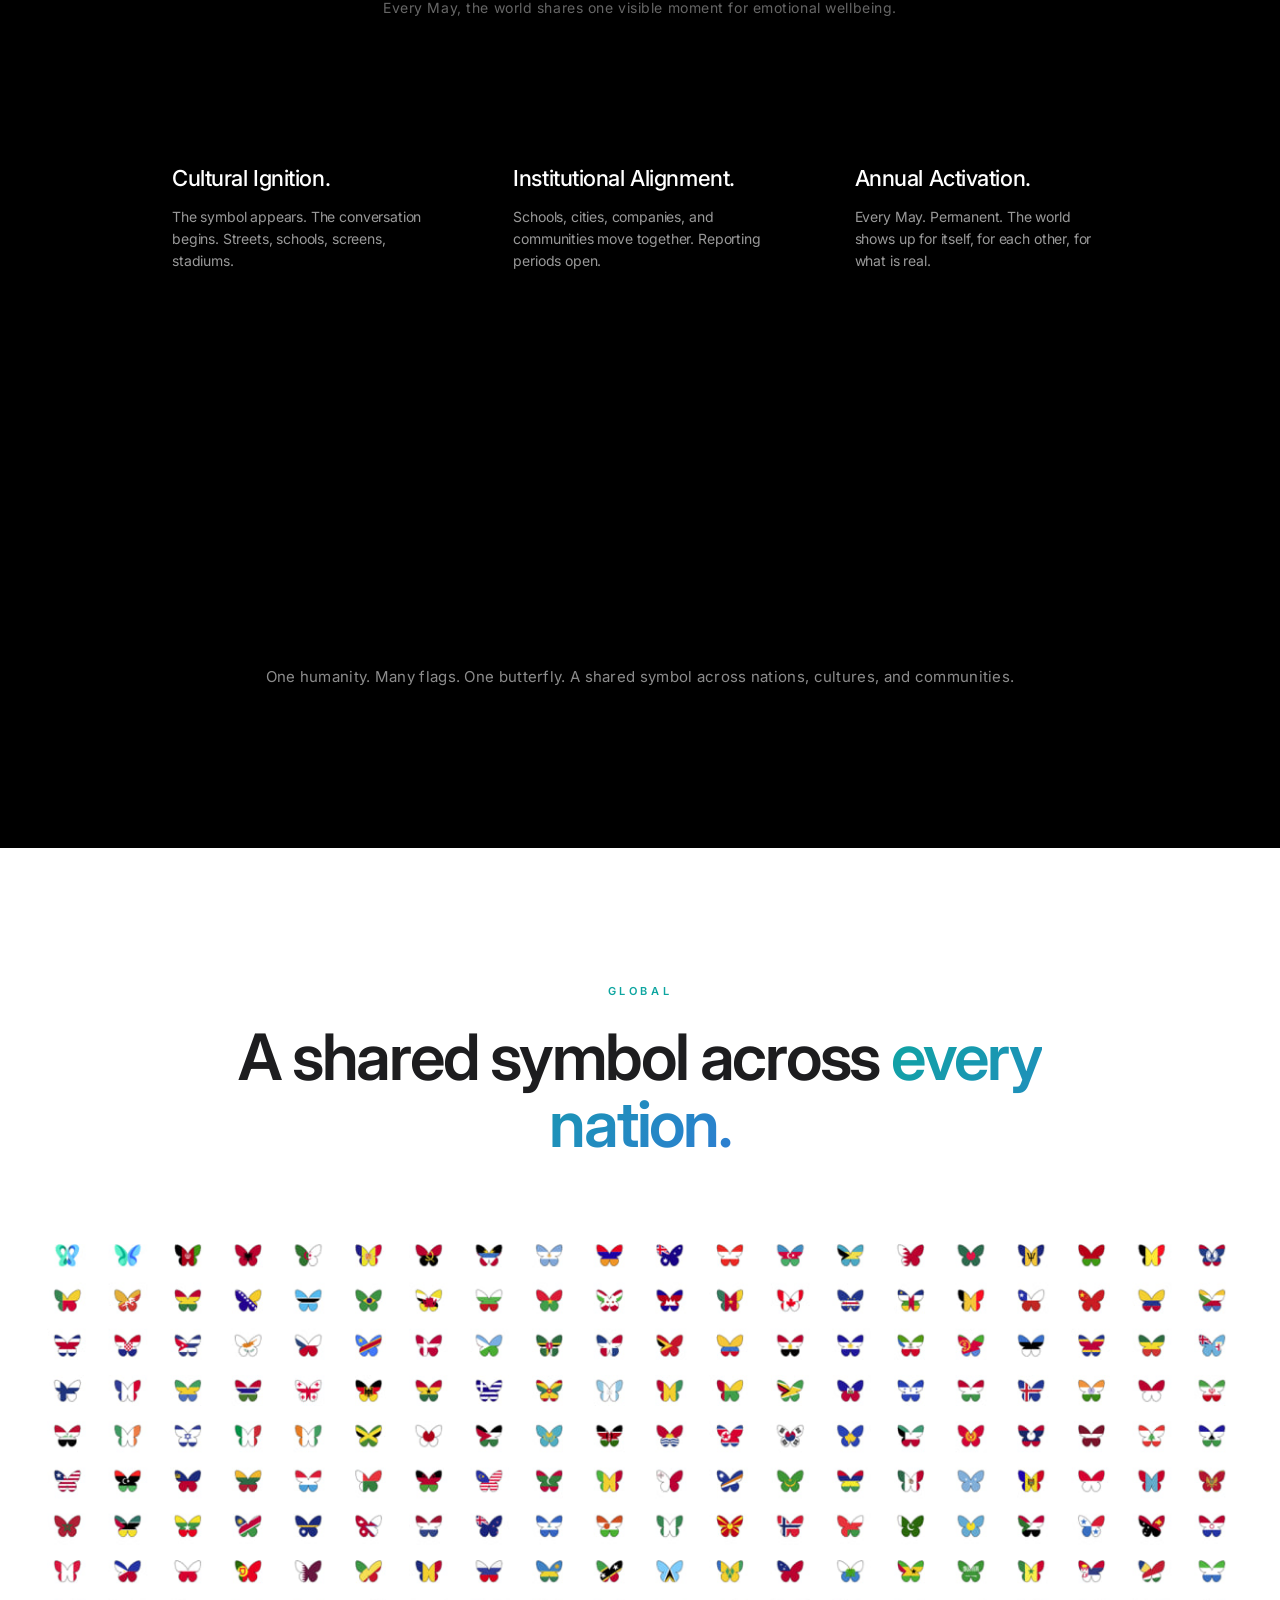
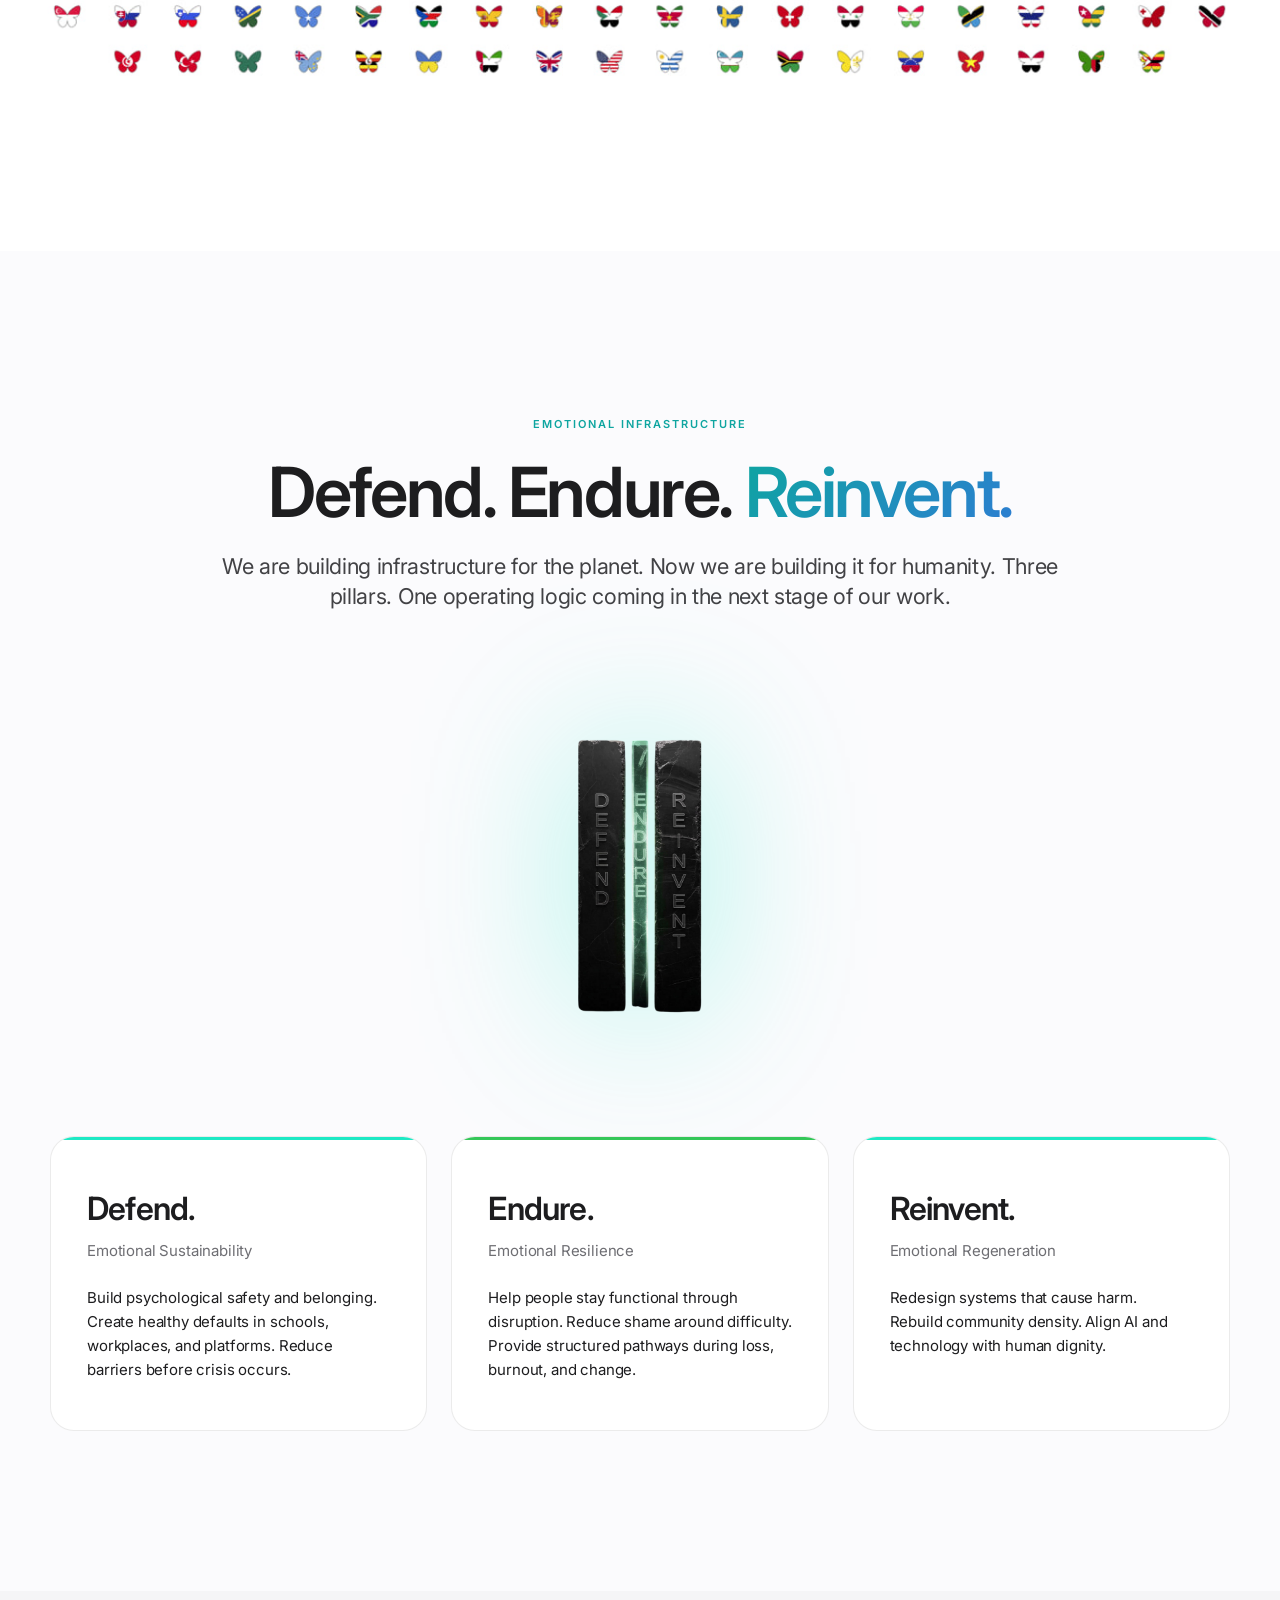
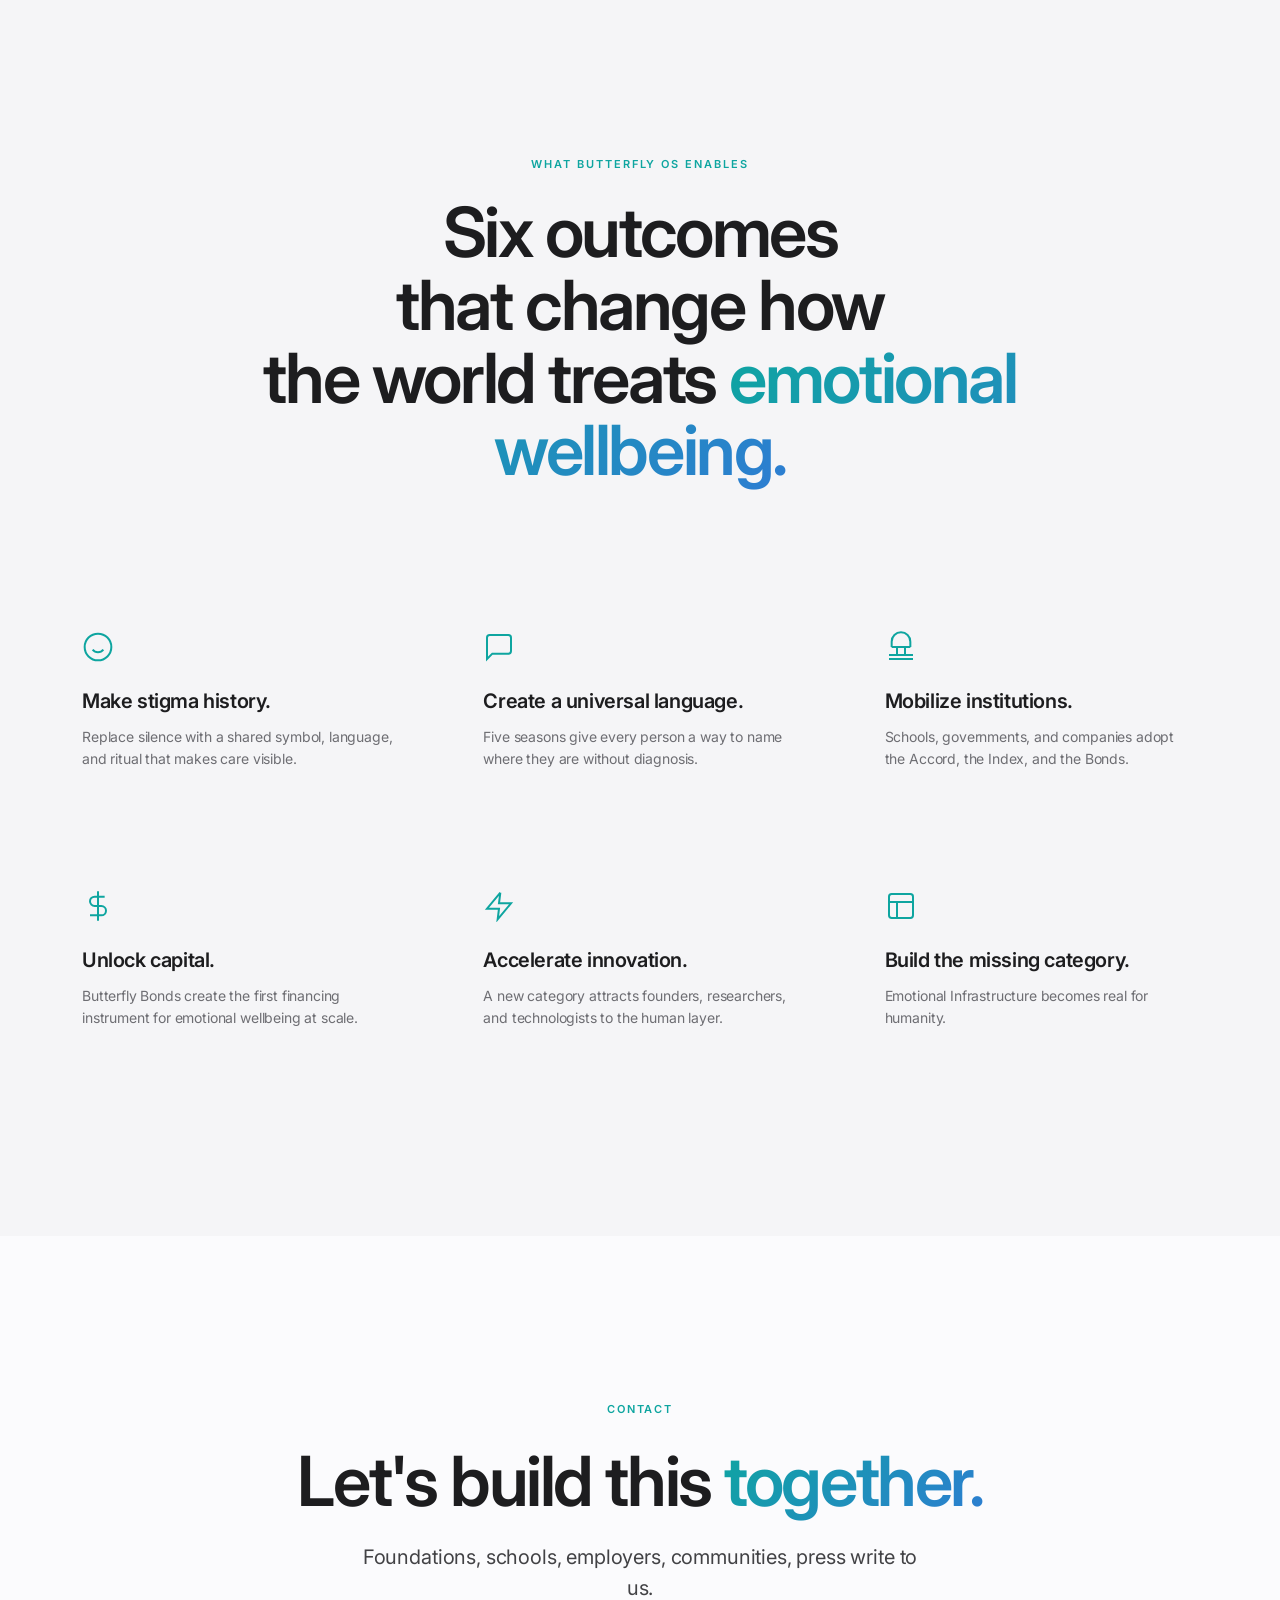
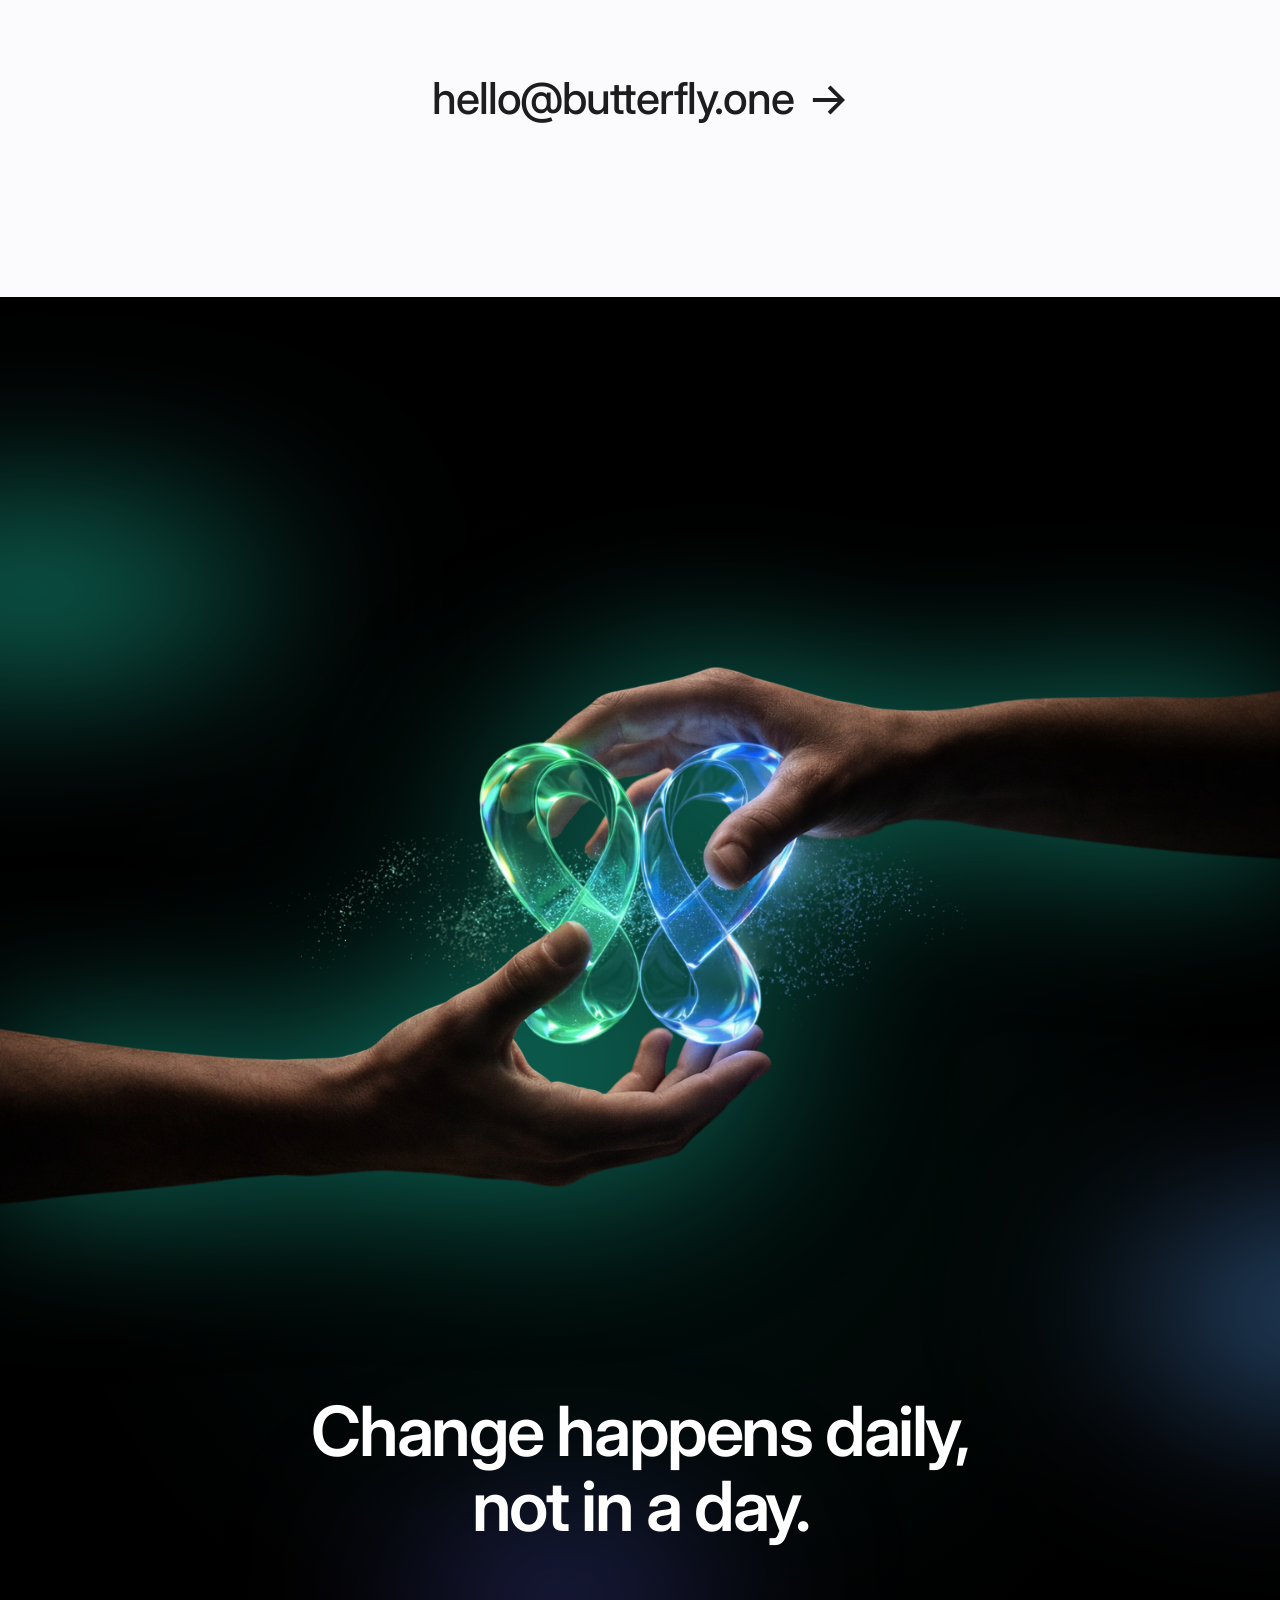
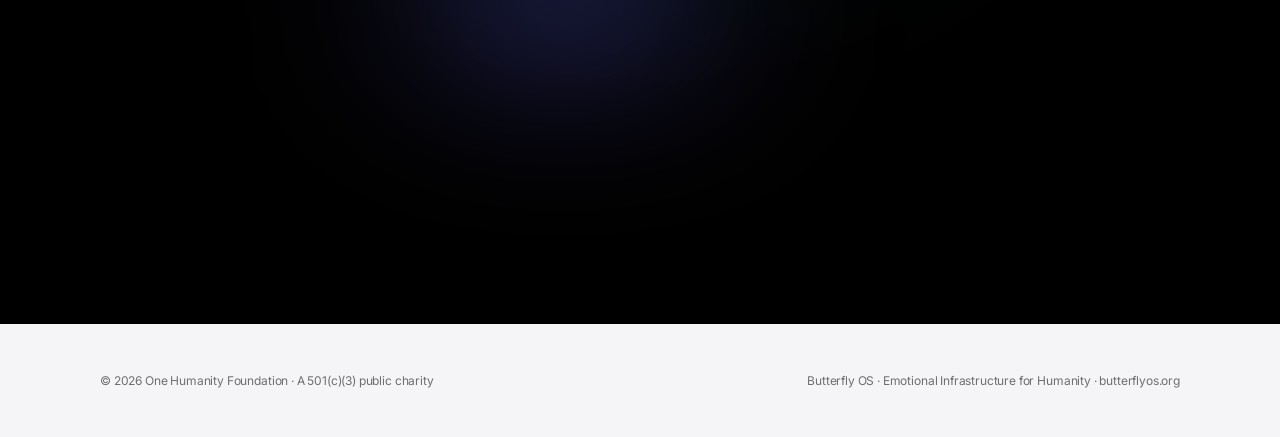
==== commit 56d0fbd5: "Mobile flags: split image into 3 stacked rows, all flags fully visible Previous mobile fix used hori" ====
--- a/index.html
+++ b/index.html
@@ -310,6 +310,11 @@
   <h2 class="global-flags-heading reveal d1">A shared symbol across <span class="accent">every nation.</span></h2>
   <div class="global-flags-wrap reveal d2">
     <img src="global-flags.png" alt="Flags of nations united under one symbol" class="global-flags-image" />
+    <div class="global-flags-mobile-stack" aria-hidden="true">
+      <div class="flags-row"><img src="global-flags.png" alt="" class="flags-row-img flags-row-img-1" /></div>
+      <div class="flags-row"><img src="global-flags.png" alt="" class="flags-row-img flags-row-img-2" /></div>
+      <div class="flags-row"><img src="global-flags.png" alt="" class="flags-row-img flags-row-img-3" /></div>
+    </div>
   </div>
 </section>
 
--- a/butterfly-os.css
+++ b/butterfly-os.css
@@ -731,16 +731,21 @@
 }
 
 /* Institutional — looping emotional-infrastructure video.
-   Source clip is 9:16 portrait, but the cultural butterfly's
-   visual footprint is roughly square. Force a square render area
-   via aspect-ratio: 1/1 on the wrap, then object-fit: cover on
-   the videos centers and crops the source. Result: same on-screen
-   size and shape as the butterfly video next to it.
-
-   filter: contrast(1.06) brightness(0.92) crushes any near-black
-   pixels in the source toward pure 0,0,0 so mix-blend-mode: screen
-   can fully dissolve the background into the card's ink backdrop
-   with no faint rectangular trace. */
+   Source is 9:16 portrait — forced into a square render area via
+   aspect-ratio: 1/1 + object-fit: cover.
+
+   Background blending strategy: mix-blend-mode: LIGHTEN (not screen).
+     - lighten formula: result = max(backdrop, source) per channel.
+     - The institutional card's ink backdrop is ~rgb(29, 29, 31).
+     - Any video pixel darker than that — pure black, near-black,
+       compression-noise dark, slightly-tinted dark — is replaced
+       by the backdrop, completely hidden.
+     - Only video pixels brighter than the ink (the actual scene
+       content) remain visible. No rectangle, no trace, no edge.
+   This is more aggressive than screen and the correct mode for a
+   dark uniform backdrop. The cultural card uses screen because its
+   teal-blue gradient is bright; for the dark ink card, lighten is
+   the right call. */
 .viz-institutional-wrap {
   position: relative;
   display: block;
@@ -758,9 +763,8 @@
   object-fit: cover;
   object-position: center;
   pointer-events: none;
-  mix-blend-mode: screen;
+  mix-blend-mode: lighten;
   background: transparent;
-  filter: contrast(1.06) brightness(0.92);
 }
 .viz-institutional-video-b {
   position: absolute;
@@ -1419,6 +1423,45 @@
      dissolves any anti-aliased edge pixels into the page so the
      butterflies appear to float directly on the site. */
   mix-blend-mode: multiply;
+}
+/* Mobile-only stacked-rows layout. The flags image has 21 columns
+   of butterflies; 21 / 3 = 7, so we can split it into three vertical
+   slices that break cleanly between butterflies. Each <img> is scaled
+   to 300% width inside an overflow:hidden row, then translated -33%
+   / -66% to expose its slice. Stacked vertically, the user sees all
+   ~210 butterflies at ~50px each (vs ~16px when displayed at 100%
+   width on a phone). No horizontal scroll required. */
+.global-flags-mobile-stack {
+  display: none;
+}
+@media (max-width: 540px) {
+  .global-flags-image {
+    display: none;
+  }
+  .global-flags-mobile-stack {
+    display: block;
+    width: 100%;
+  }
+  .flags-row {
+    width: 100%;
+    overflow: hidden;
+    line-height: 0;
+  }
+  .flags-row-img {
+    display: block;
+    width: 300%;
+    height: auto;
+    mix-blend-mode: multiply;
+  }
+  .flags-row-img-1 {
+    transform: translateX(0);
+  }
+  .flags-row-img-2 {
+    transform: translateX(-33.3333%);
+  }
+  .flags-row-img-3 {
+    transform: translateX(-66.6666%);
+  }
 }
 
 /* ─── NETWORKS — PARTNER ADOPTION LAYER ───────────────── */
@@ -2504,7 +2547,7 @@
   /* Global Flags section — tighten section padding so the image
      doesn't crowd the section edges. */
   .global-flags-section {
-    padding: 100px 20px 110px;
+    padding: 80px 20px 50px;
   }
 
   /* CTA bridge wrapper */
@@ -2538,9 +2581,46 @@
     height: 7px;
   }
 
-  /* Tighter season-section padding */
+  /* Tighter season-section padding (less bottom space below caption) */
   .seasons-section {
-    padding: 90px 16px 110px;
+    padding: 90px 16px 56px;
+  }
+  /* "The full system" eyebrow + caption — was floating with too
+     much air above and below on mobile. Tighten the chain:
+       - wrap sits much closer below the season cards / detail panel
+       - eyebrow sits closer to its caption
+       - caption hugs the eyebrow */
+  .seasons-keynote-wrap {
+    margin-top: 28px;
+  }
+  .keynote-eyebrow {
+    margin-bottom: 12px;
+  }
+  .seasons-keynote-caption {
+    margin-top: 10px;
+  }
+
+  /* Butterfly Month section — was inheriting desktop 160px padding,
+     leaving a large empty space directly under the keynote caption
+     before the dial appeared. Both top and bottom trimmed so the
+     transition into the next dark flags-section is short. */
+  .month-section {
+    padding: 90px 20px 60px;
+  }
+  .month-pillars {
+    margin-top: 56px;
+  }
+
+  /* "One humanity. Many flags. One butterfly..." section — had no
+     mobile override, was inheriting desktop padding 130px / 160px
+     and an extra 56px margin-top on the text itself. Combined with
+     the prior section's padding-bottom this produced ~276px of
+     dark empty space on phones. Collapse aggressively. */
+  .flags-section {
+    padding: 40px 20px 70px;
+  }
+  .flags-section .flag-sub {
+    margin-top: 0;
   }
 
   /* The Symbol section — large padding on small screens wastes space */
@@ -2566,6 +2646,14 @@
   /* Outcomes */
   .outcomes-section {
     padding: 100px 20px;
+  }
+
+  /* Emotional Infrastructure section — was inheriting 160px desktop
+     padding so the empty space directly below the global-flags
+     image was huge on phones (both sections share paper background,
+     so the gap reads as one void). */
+  .infra-section {
+    padding: 70px 20px 90px;
   }
 
   /* Closing seal */
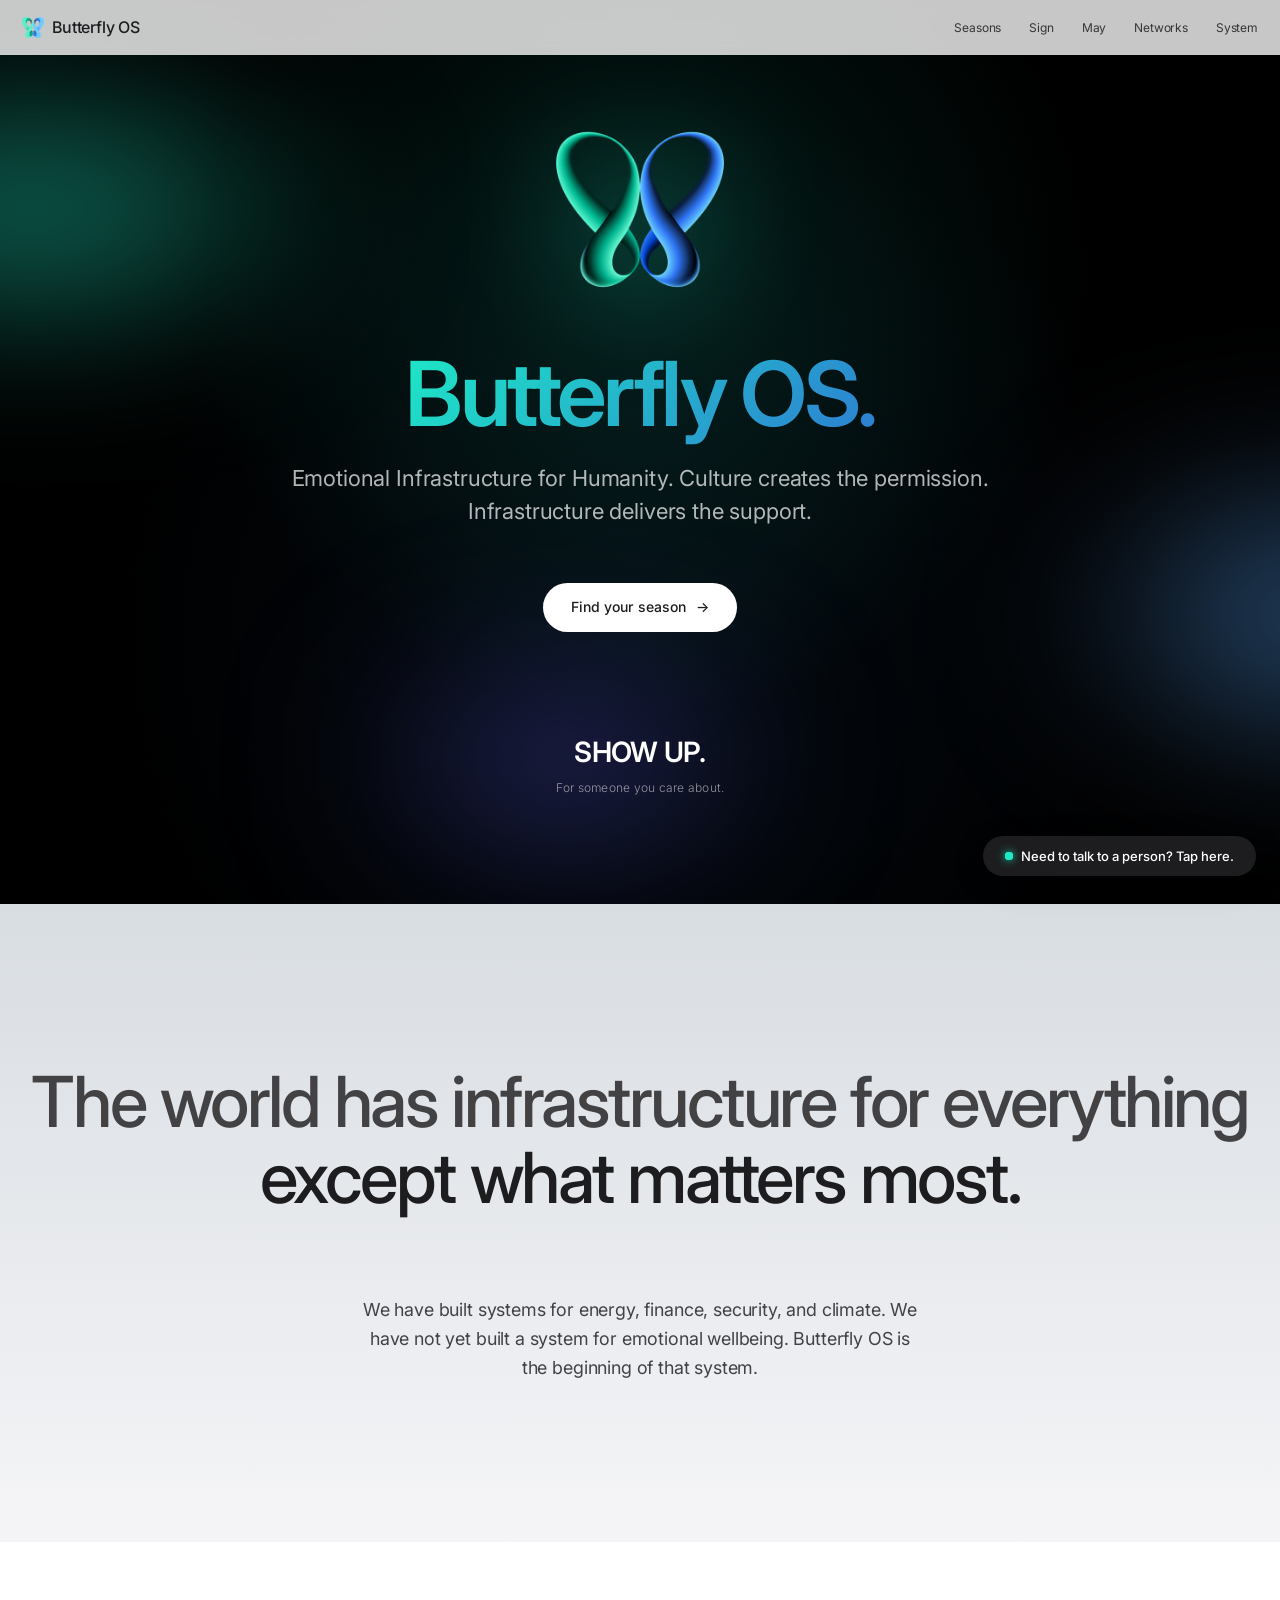
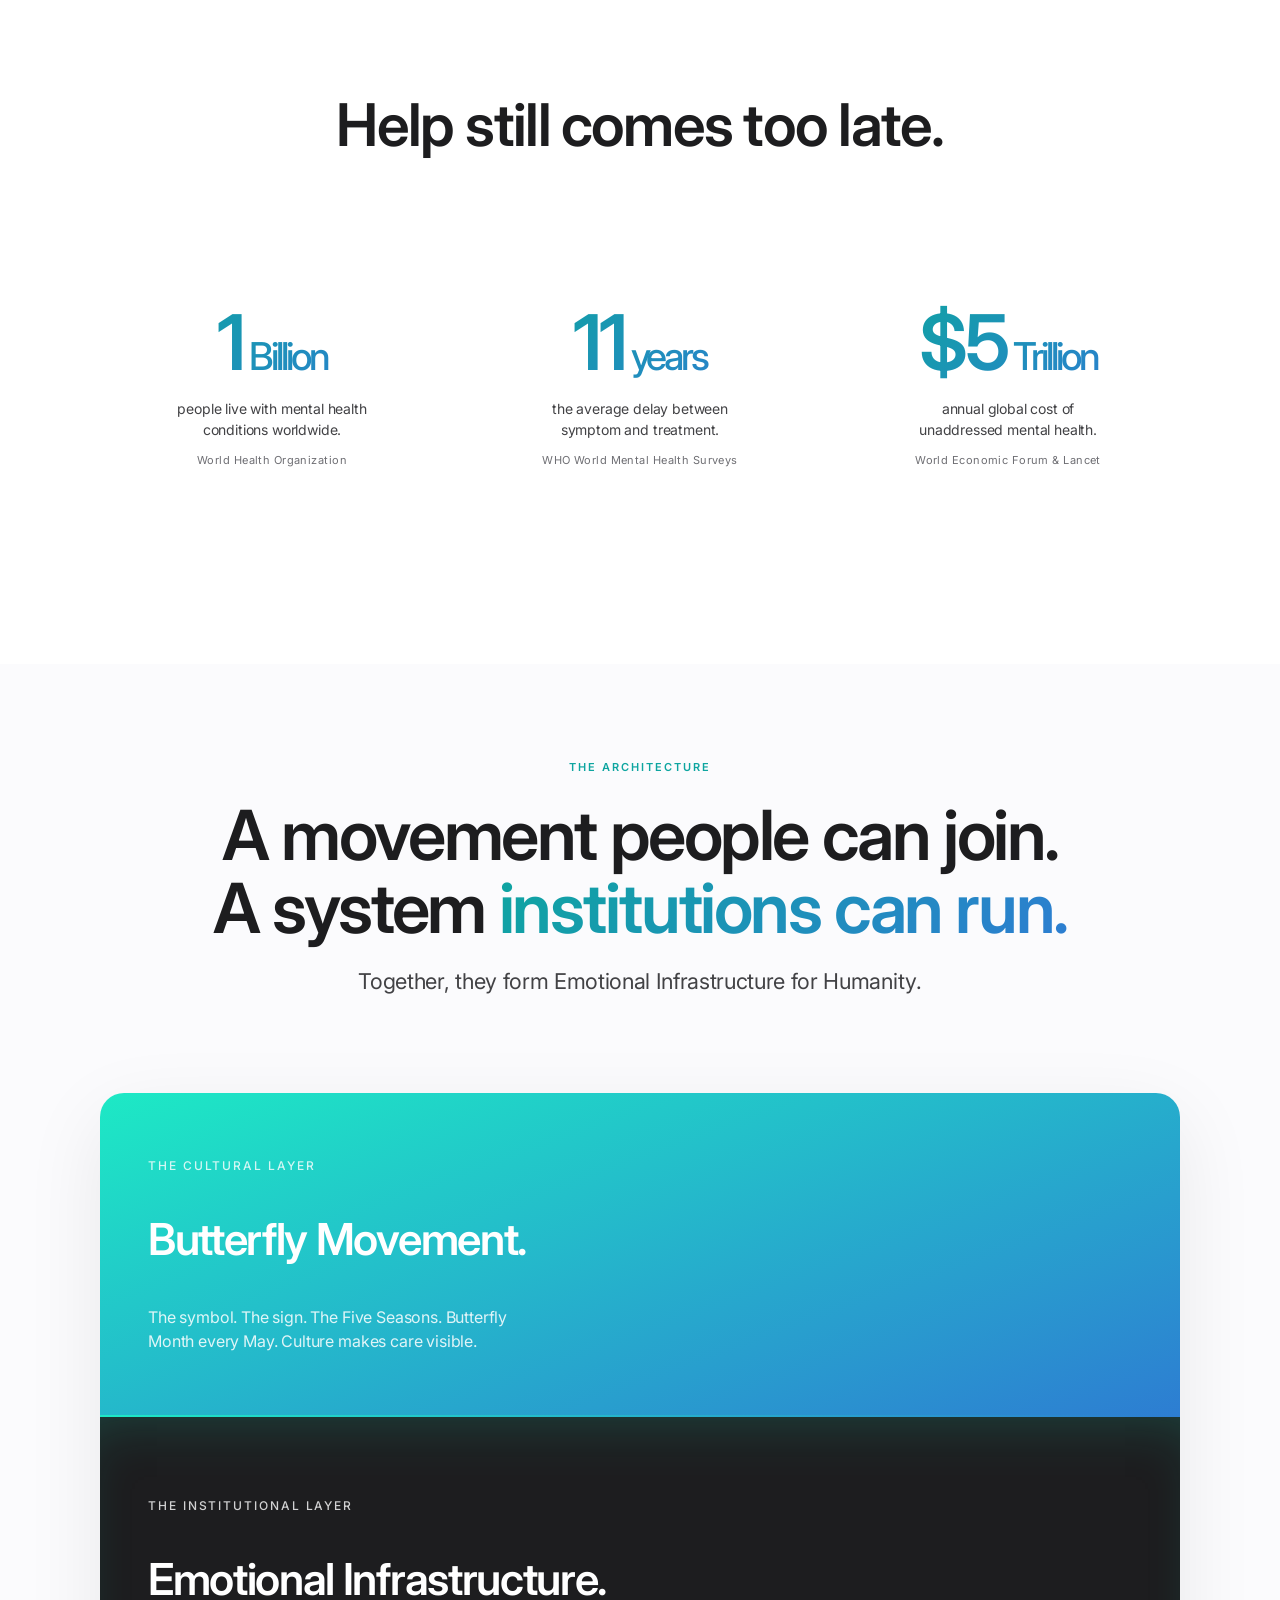
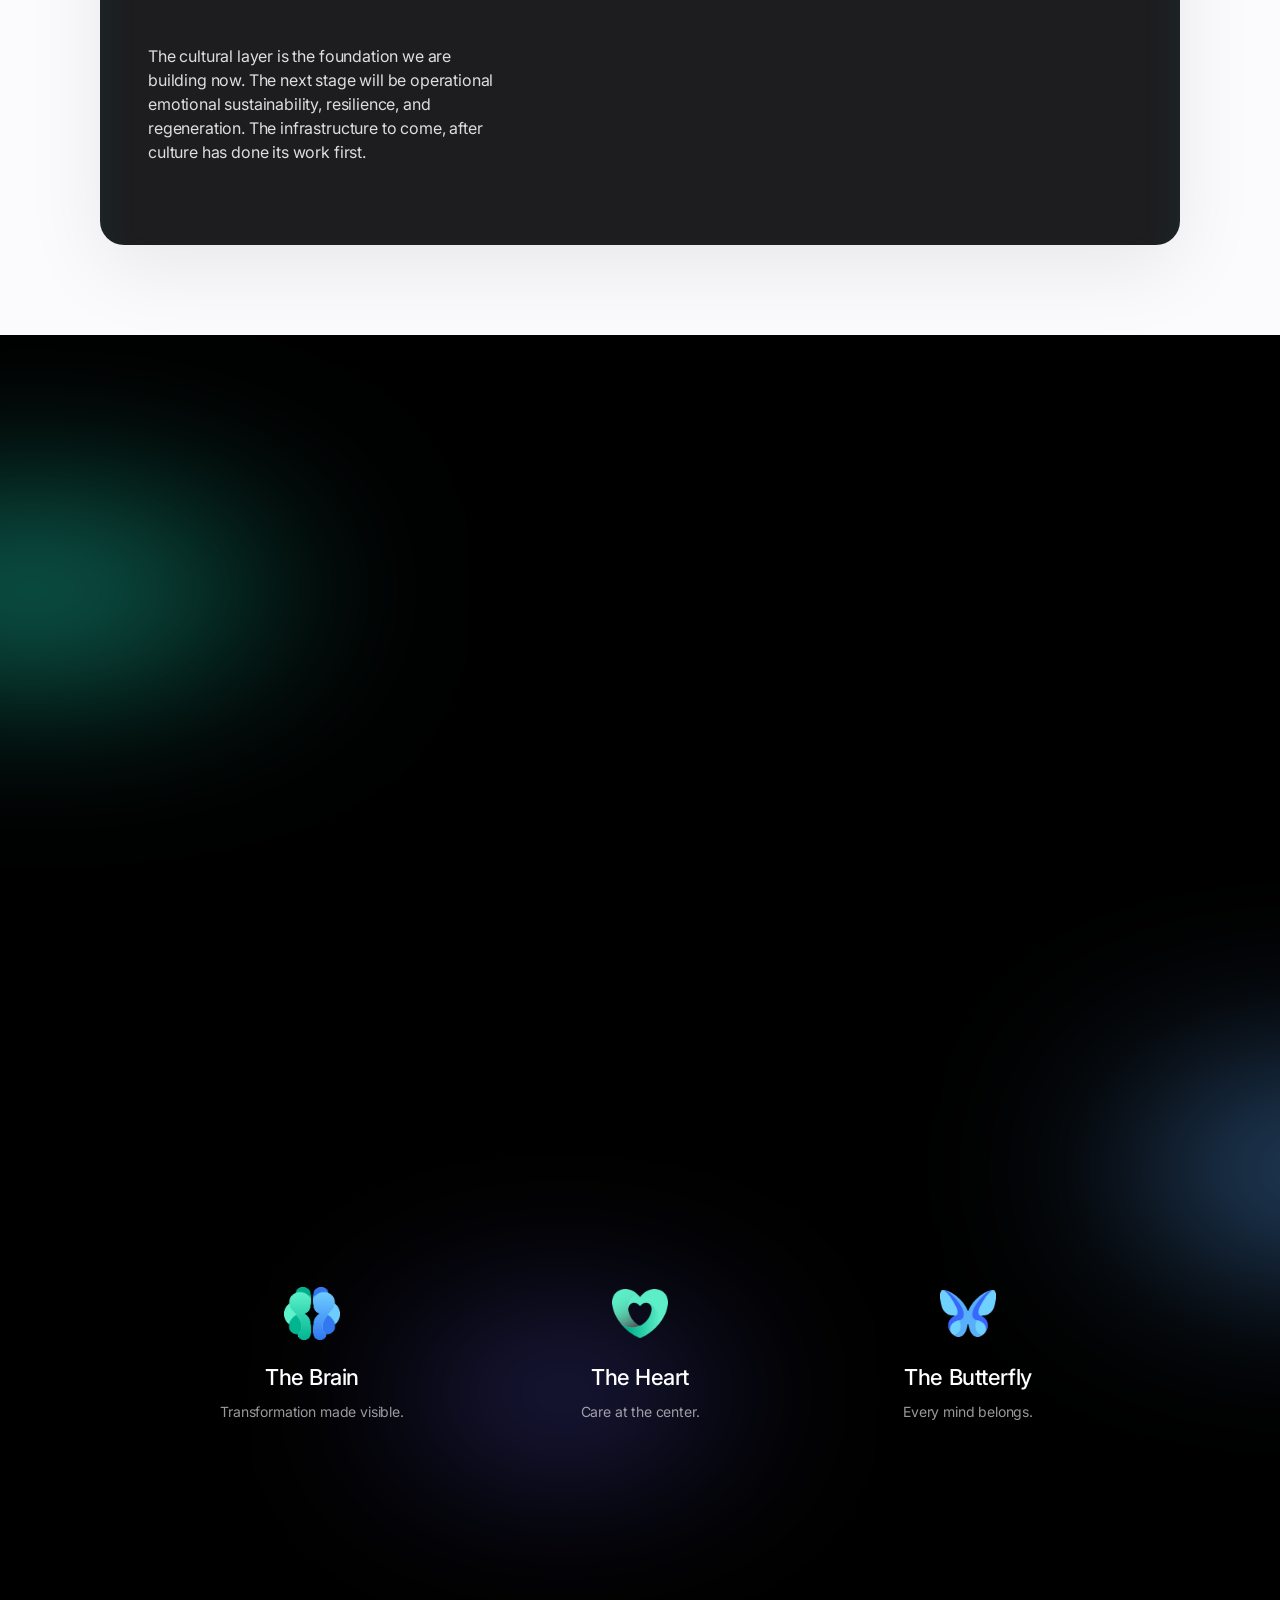
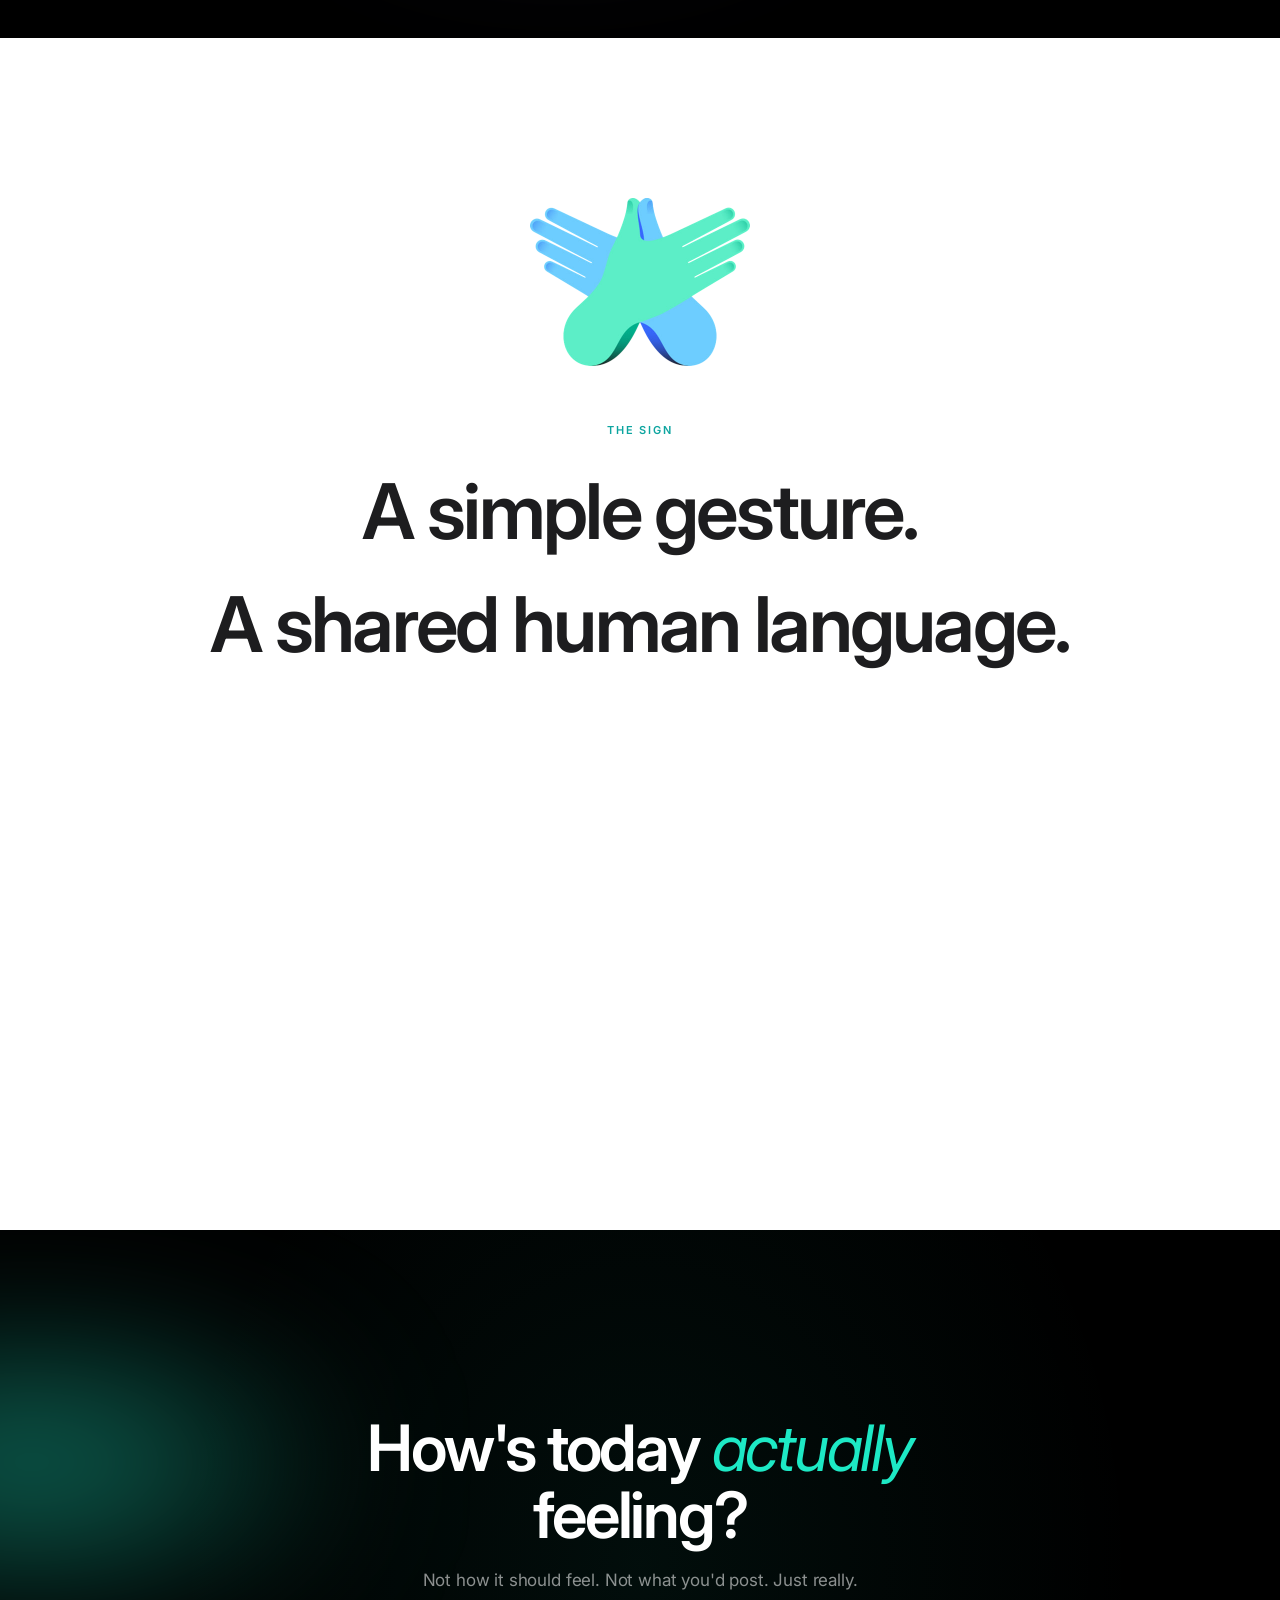
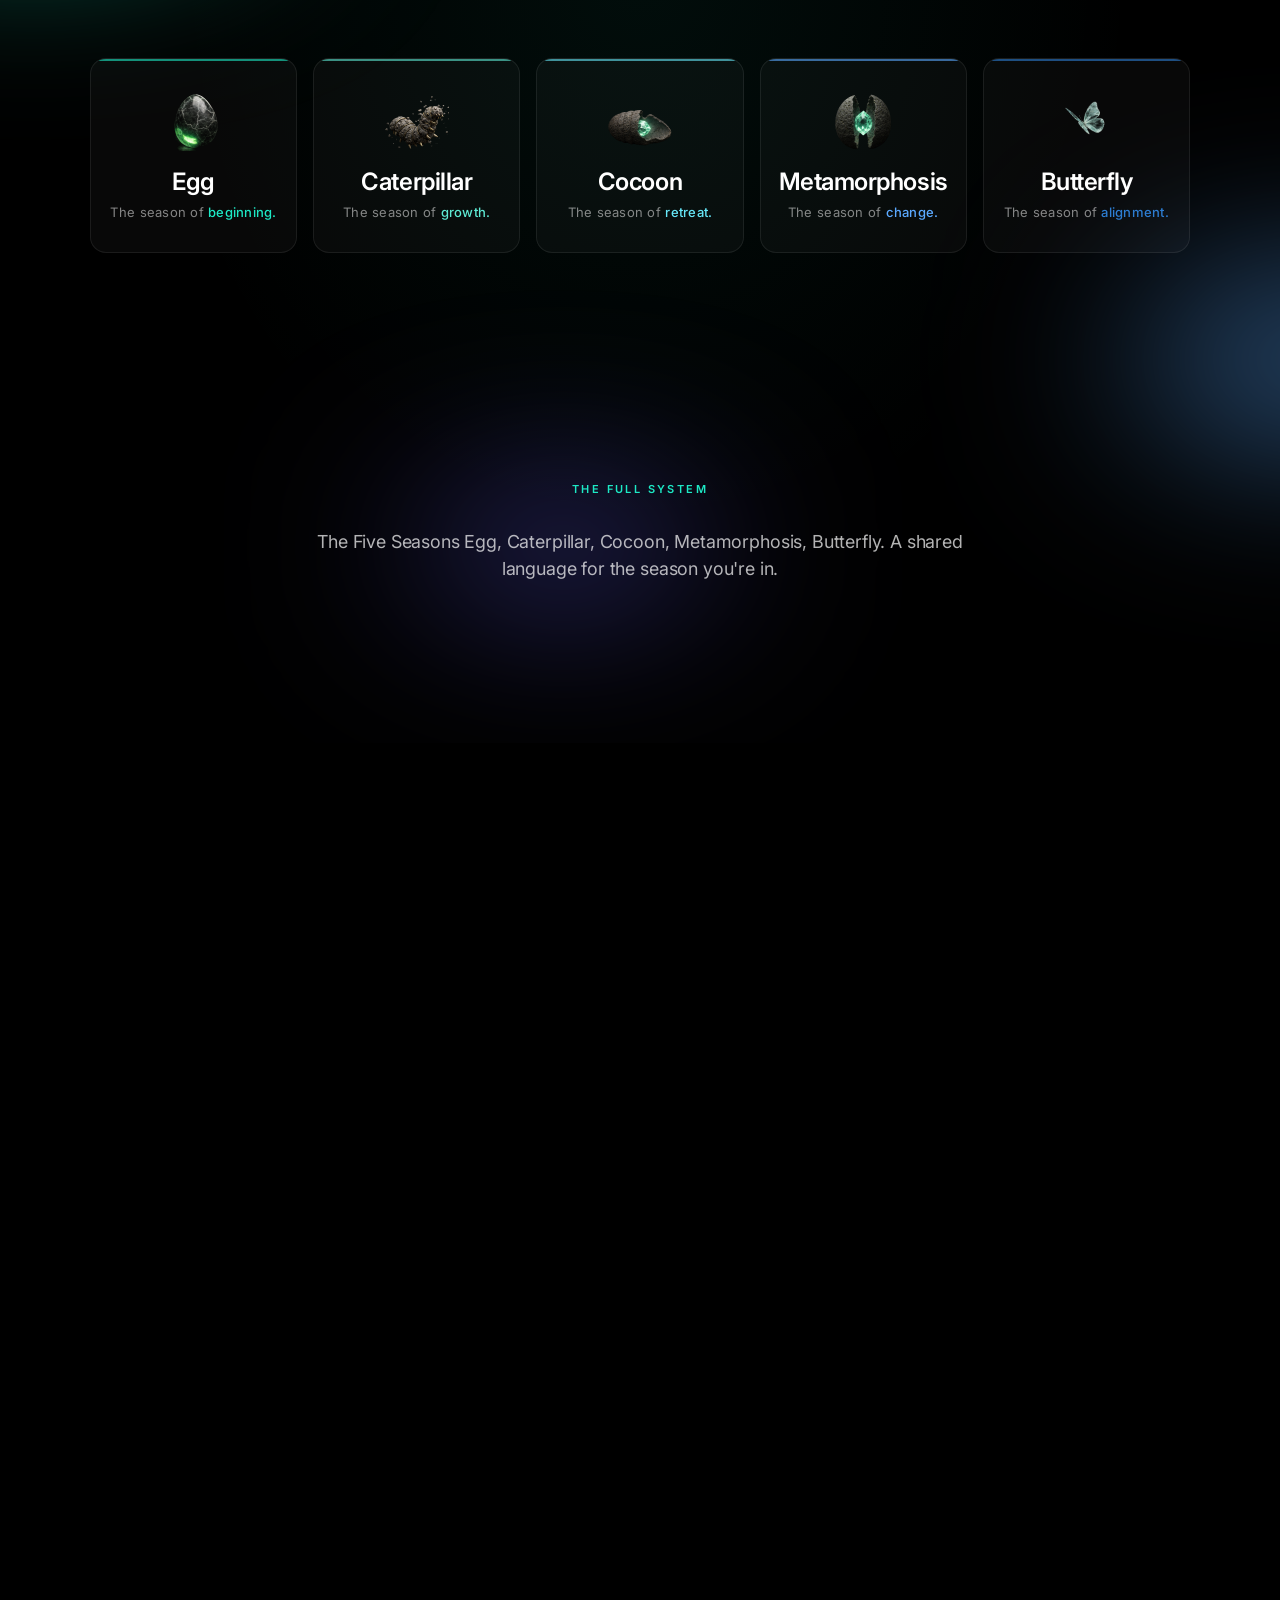
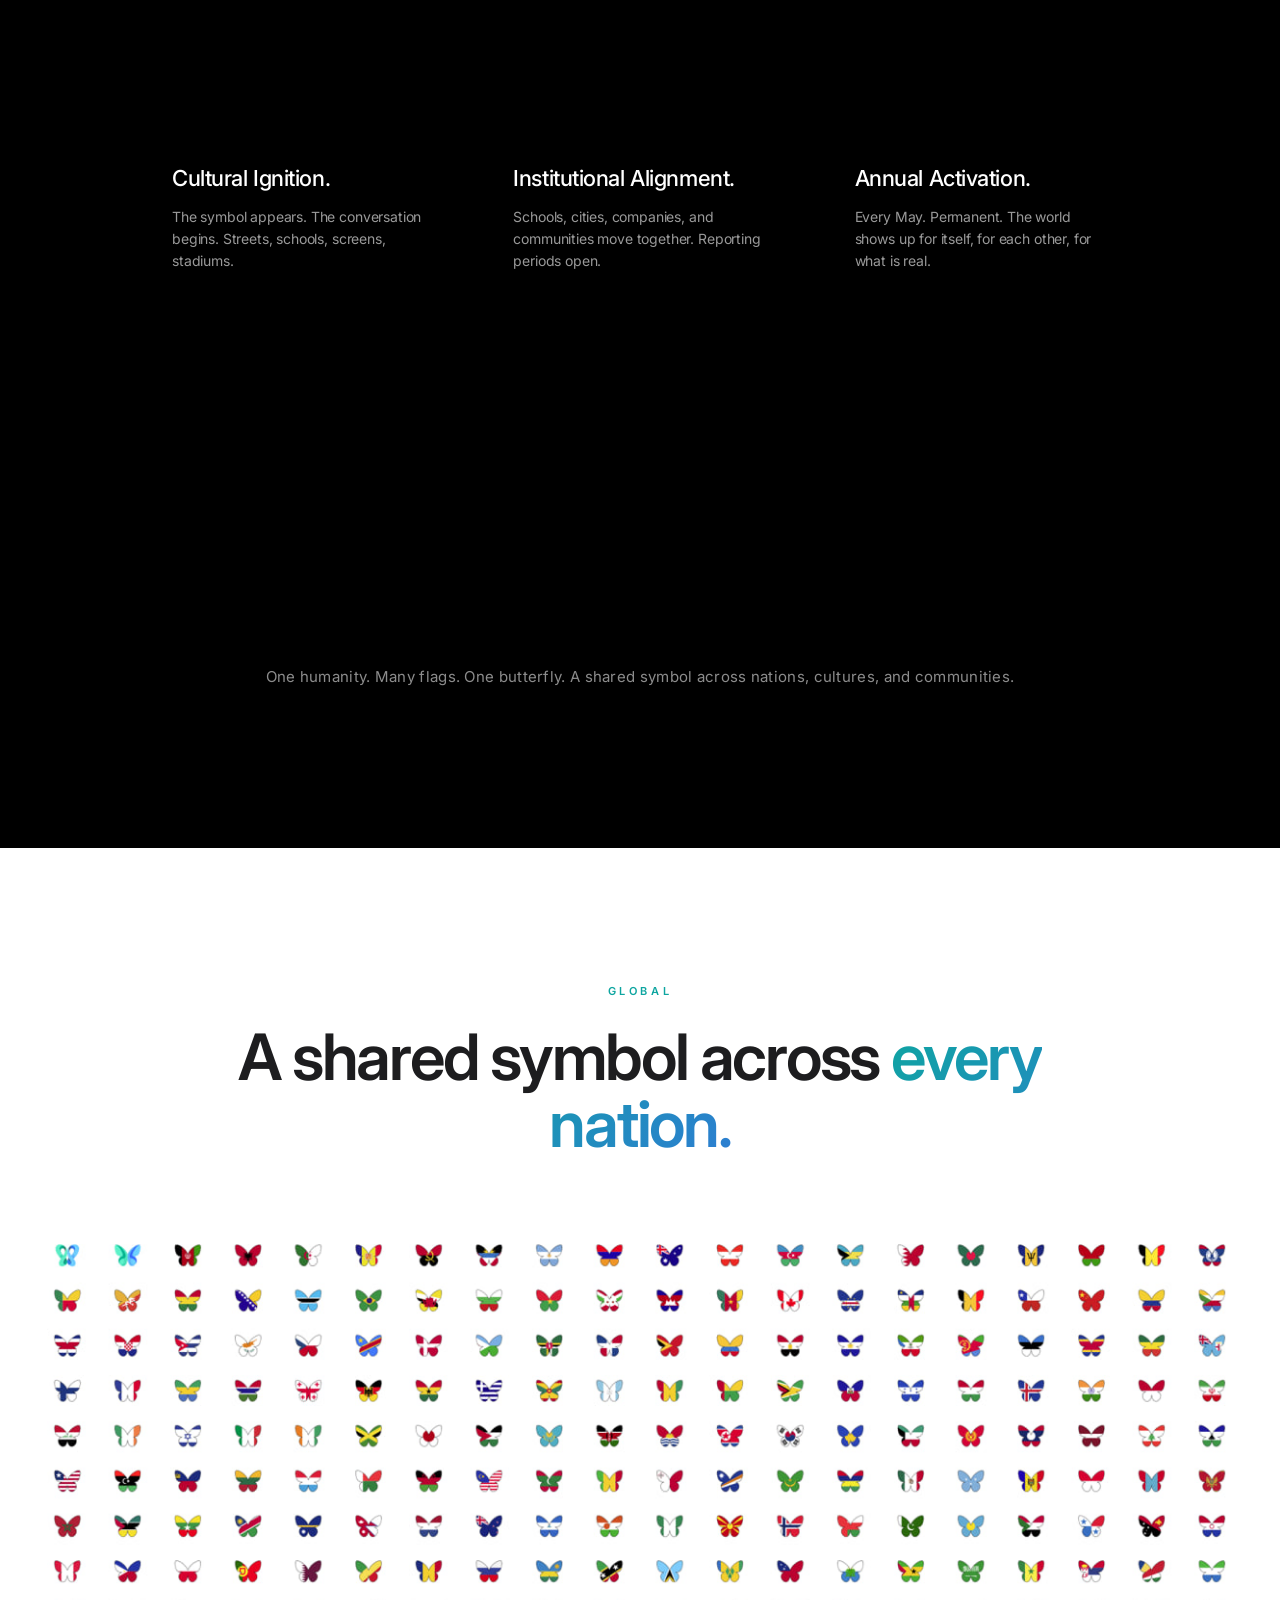
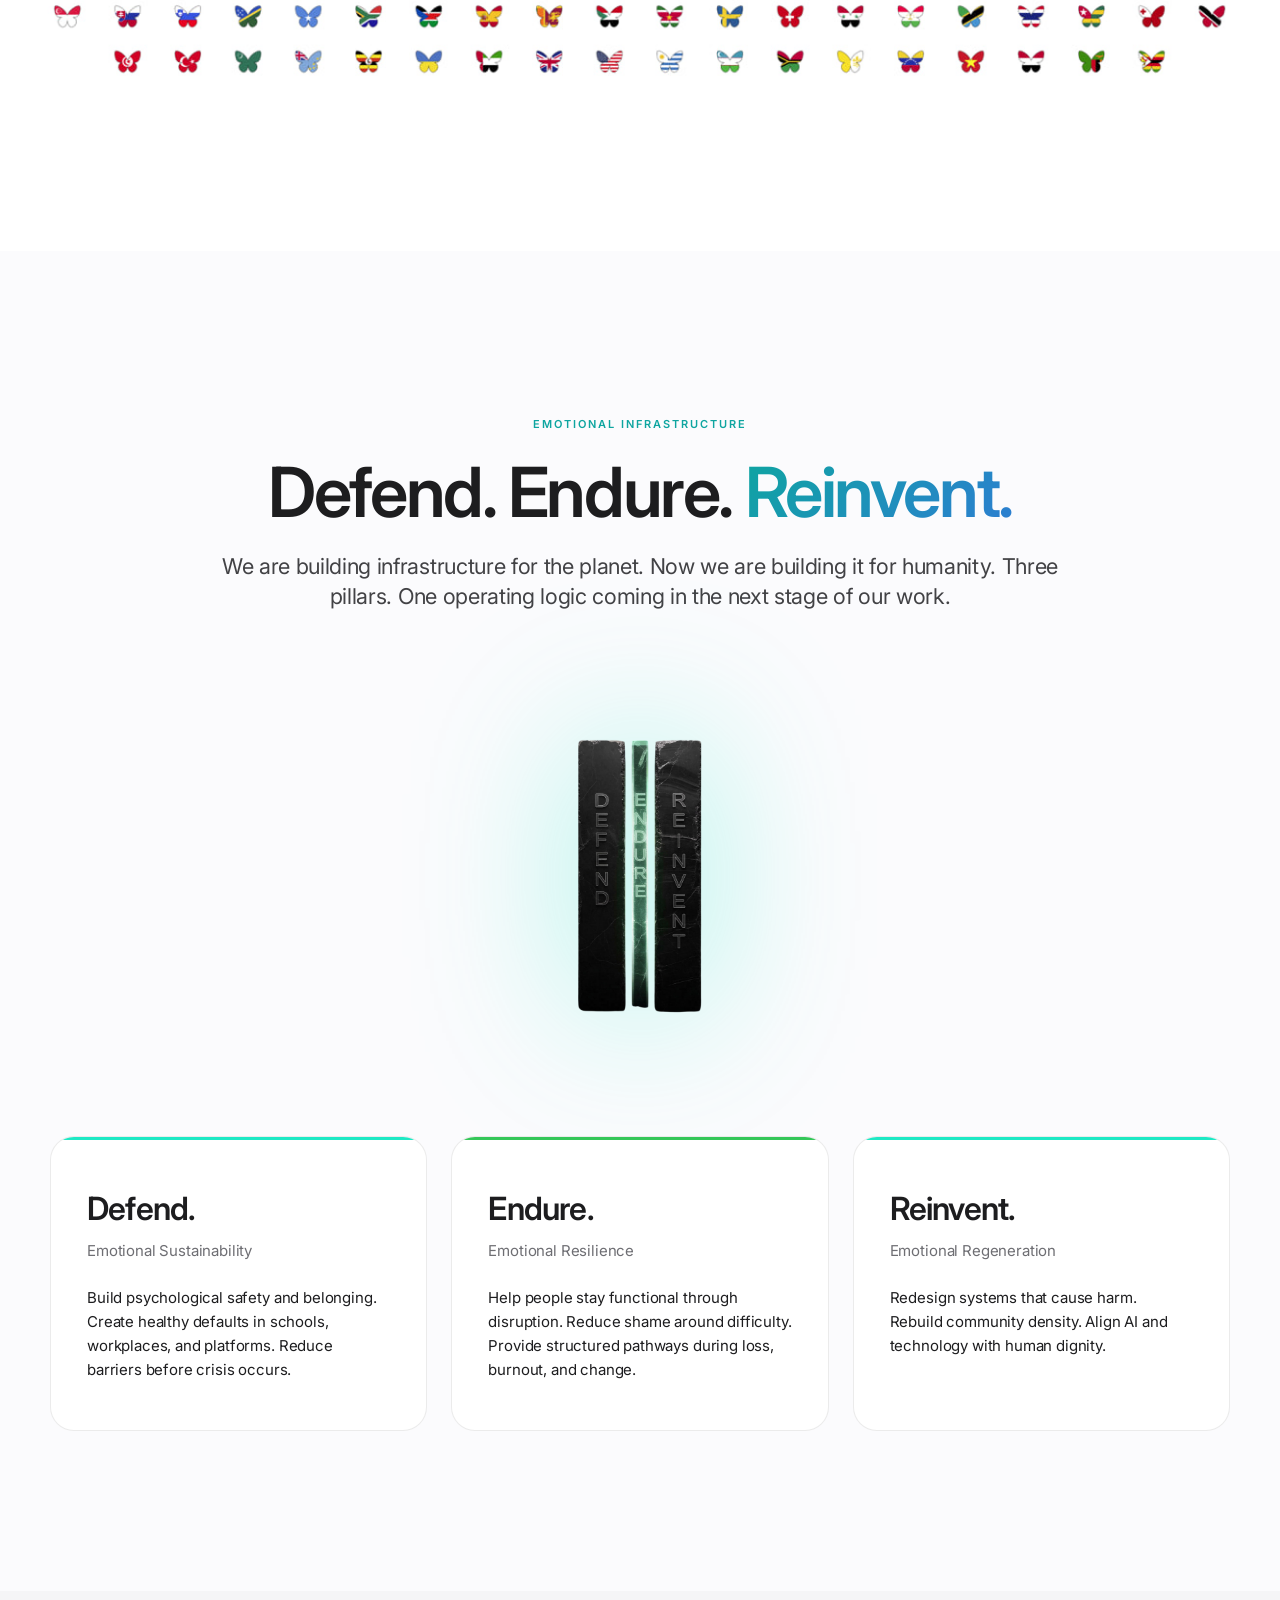
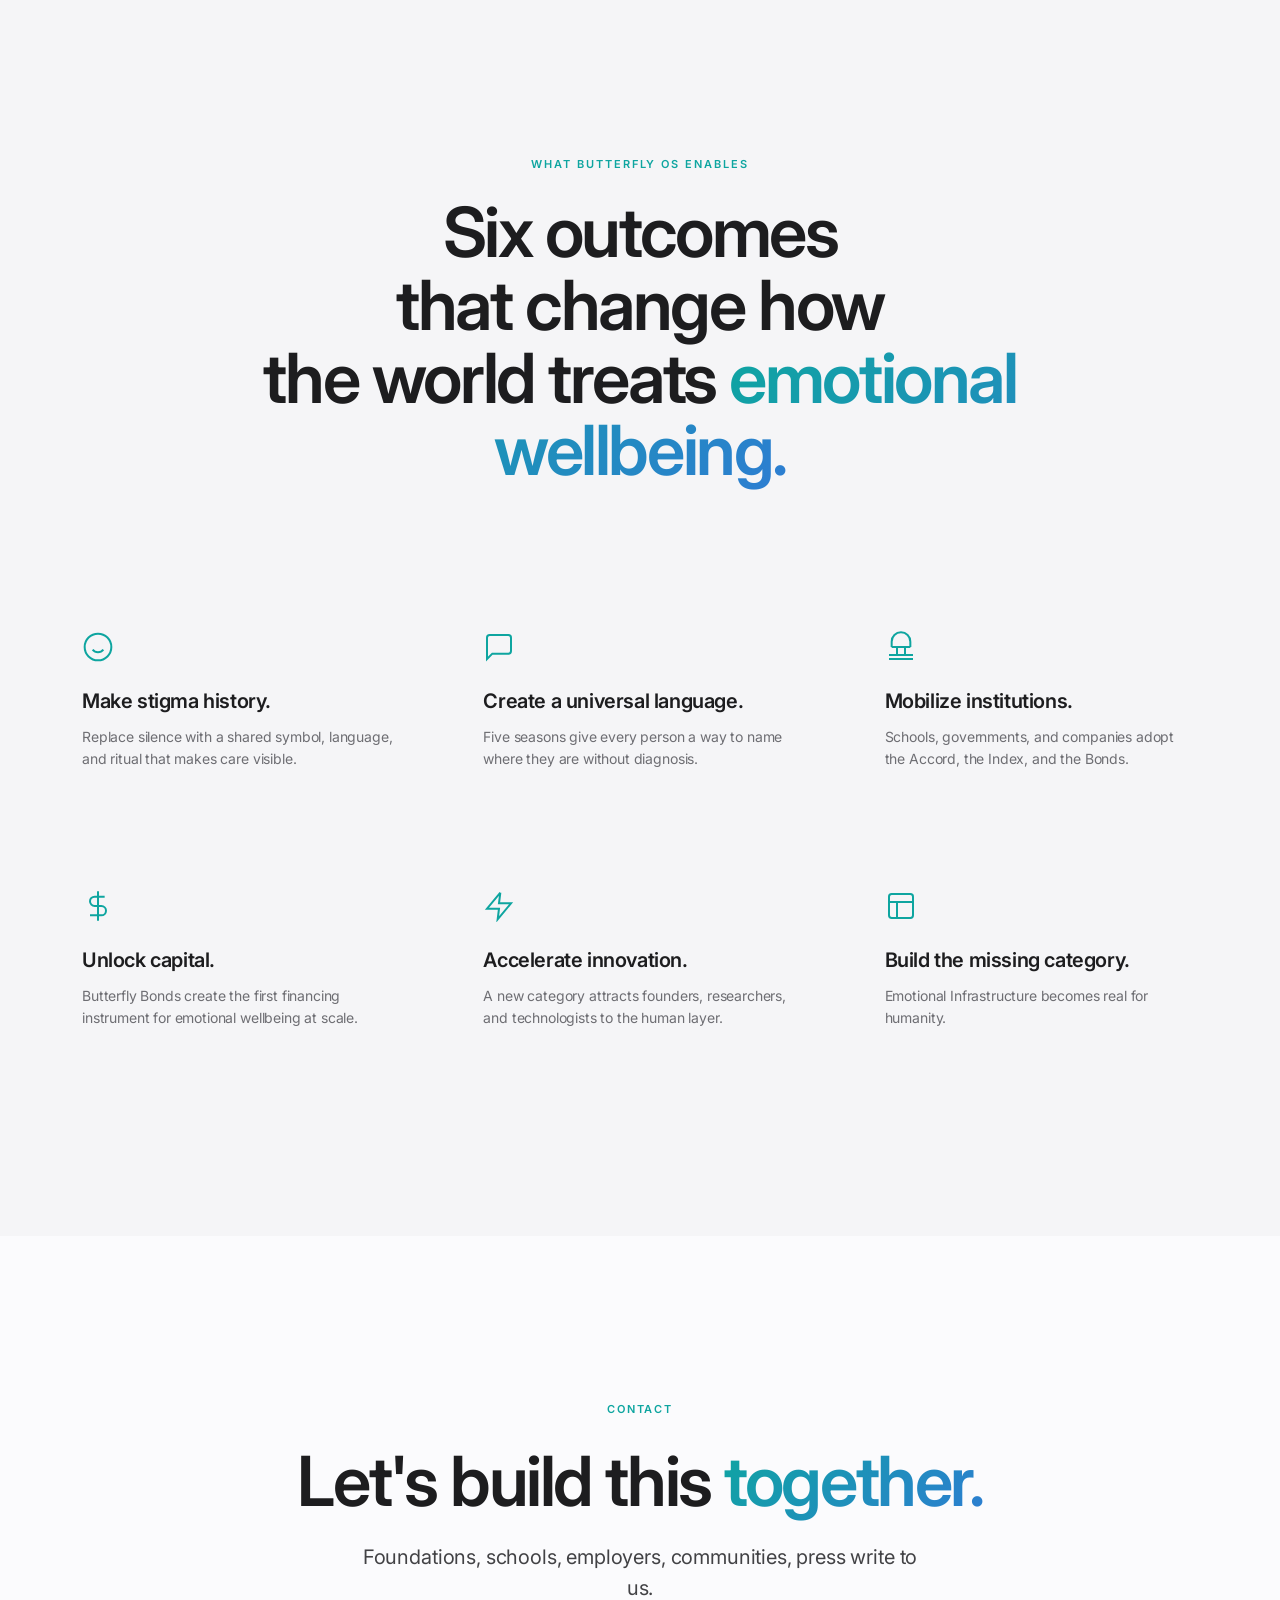
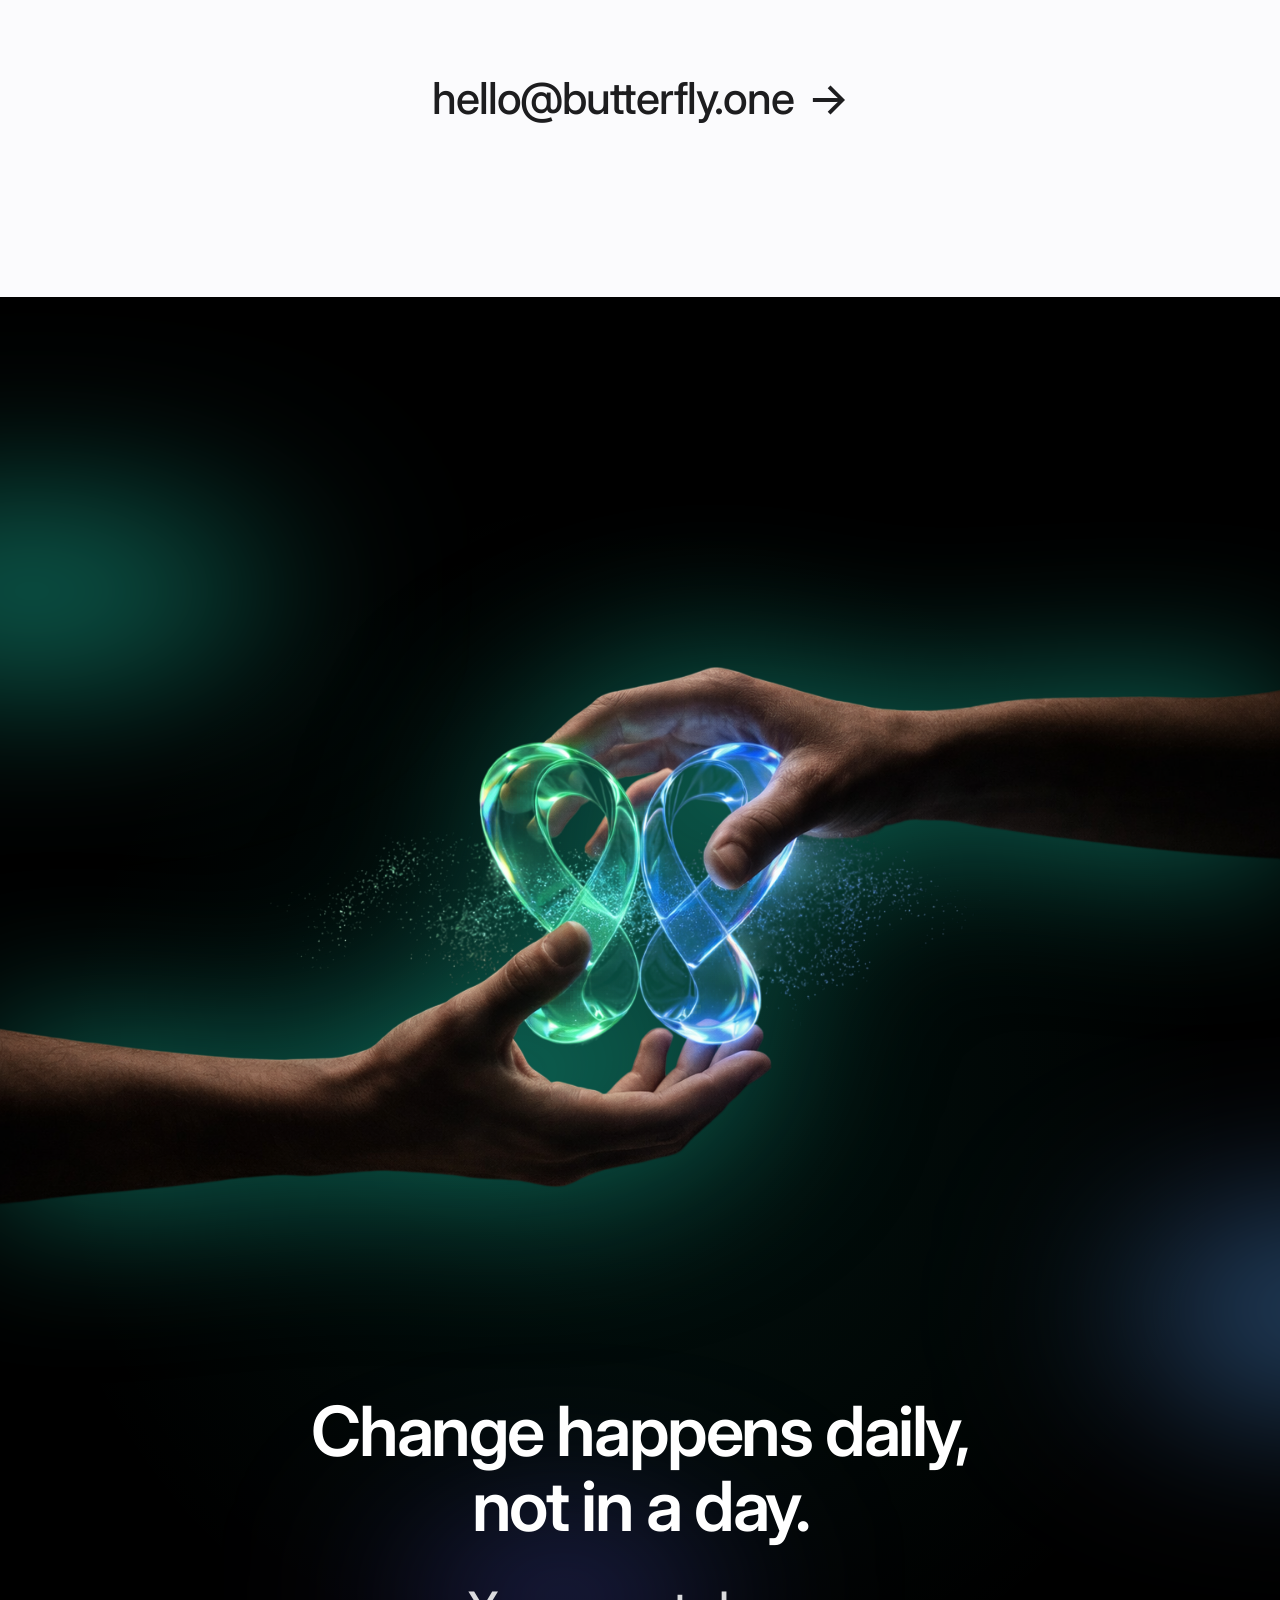
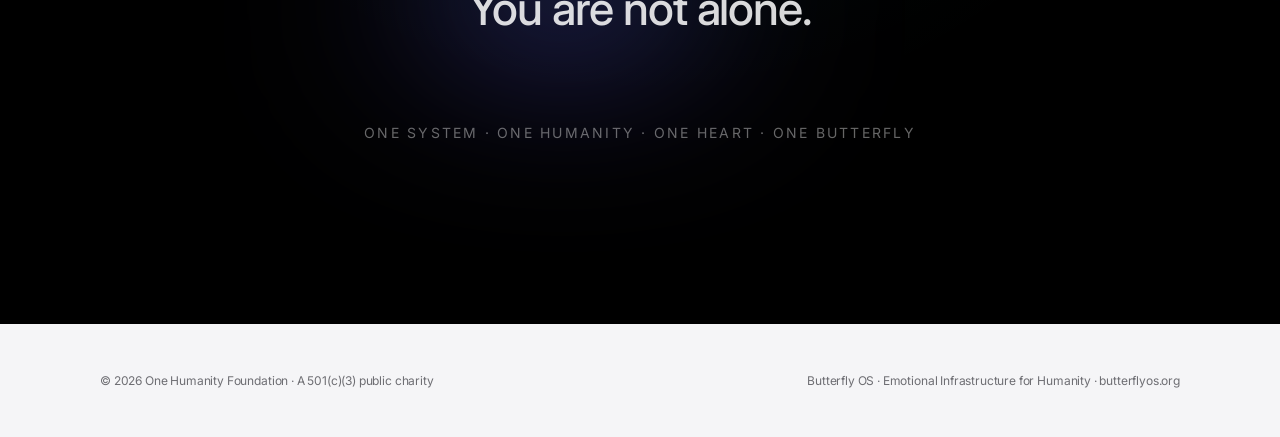
==== commit a94c32cc: "Render mobile flags via single <canvas> — no image clones The flags PNG is too small to read at full" ====
--- a/index.html
+++ b/index.html
@@ -310,11 +310,7 @@
   <h2 class="global-flags-heading reveal d1">A shared symbol across <span class="accent">every nation.</span></h2>
   <div class="global-flags-wrap reveal d2">
     <img src="global-flags.png" alt="Flags of nations united under one symbol" class="global-flags-image" />
-    <div class="global-flags-mobile-stack" aria-hidden="true">
-      <div class="flags-row"><img src="global-flags.png" alt="" class="flags-row-img flags-row-img-1" /></div>
-      <div class="flags-row"><img src="global-flags.png" alt="" class="flags-row-img flags-row-img-2" /></div>
-      <div class="flags-row"><img src="global-flags.png" alt="" class="flags-row-img flags-row-img-3" /></div>
-    </div>
+    <canvas class="global-flags-canvas" aria-hidden="true"></canvas>
   </div>
 </section>
 
--- a/butterfly-os.css
+++ b/butterfly-os.css
@@ -1424,43 +1424,24 @@
      butterflies appear to float directly on the site. */
   mix-blend-mode: multiply;
 }
-/* Mobile-only stacked-rows layout. The flags image has 21 columns
-   of butterflies; 21 / 3 = 7, so we can split it into three vertical
-   slices that break cleanly between butterflies. Each <img> is scaled
-   to 300% width inside an overflow:hidden row, then translated -33%
-   / -66% to expose its slice. Stacked vertically, the user sees all
-   ~210 butterflies at ~50px each (vs ~16px when displayed at 100%
-   width on a phone). No horizontal scroll required. */
-.global-flags-mobile-stack {
+/* Mobile rendering uses a single <canvas> that draws three horizontal
+   slices of the SAME source bitmap stacked vertically. The image has
+   21 columns of butterflies; 21 / 3 = 7, so each slice breaks cleanly
+   between butterflies. The <img> stays in the DOM (loaded once) but is
+   hidden — the canvas reads pixels from it. Result: ~50px butterflies,
+   no horizontal scroll, one image asset, no clones. */
+.global-flags-canvas {
   display: none;
 }
 @media (max-width: 540px) {
   .global-flags-image {
     display: none;
   }
-  .global-flags-mobile-stack {
+  .global-flags-canvas {
     display: block;
     width: 100%;
-  }
-  .flags-row {
-    width: 100%;
-    overflow: hidden;
-    line-height: 0;
-  }
-  .flags-row-img {
-    display: block;
-    width: 300%;
     height: auto;
     mix-blend-mode: multiply;
-  }
-  .flags-row-img-1 {
-    transform: translateX(0);
-  }
-  .flags-row-img-2 {
-    transform: translateX(-33.3333%);
-  }
-  .flags-row-img-3 {
-    transform: translateX(-66.6666%);
   }
 }
 
